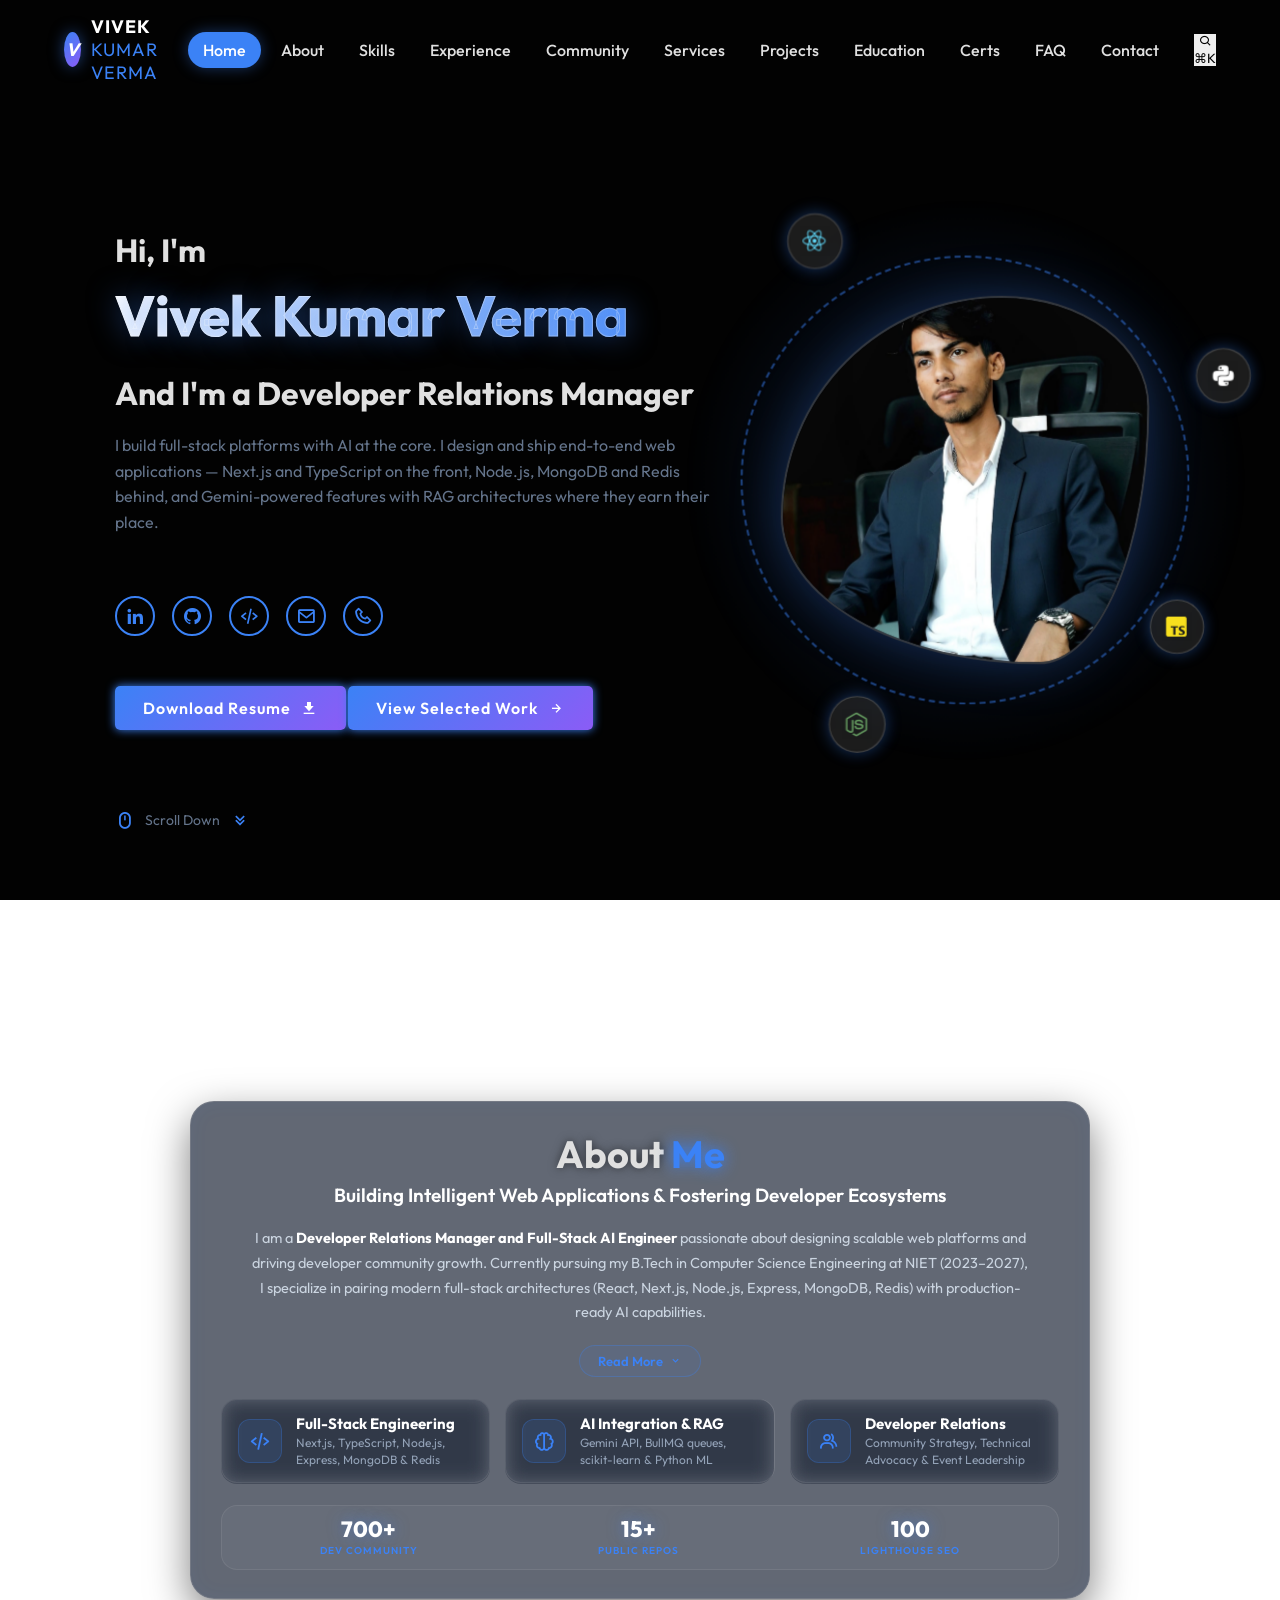
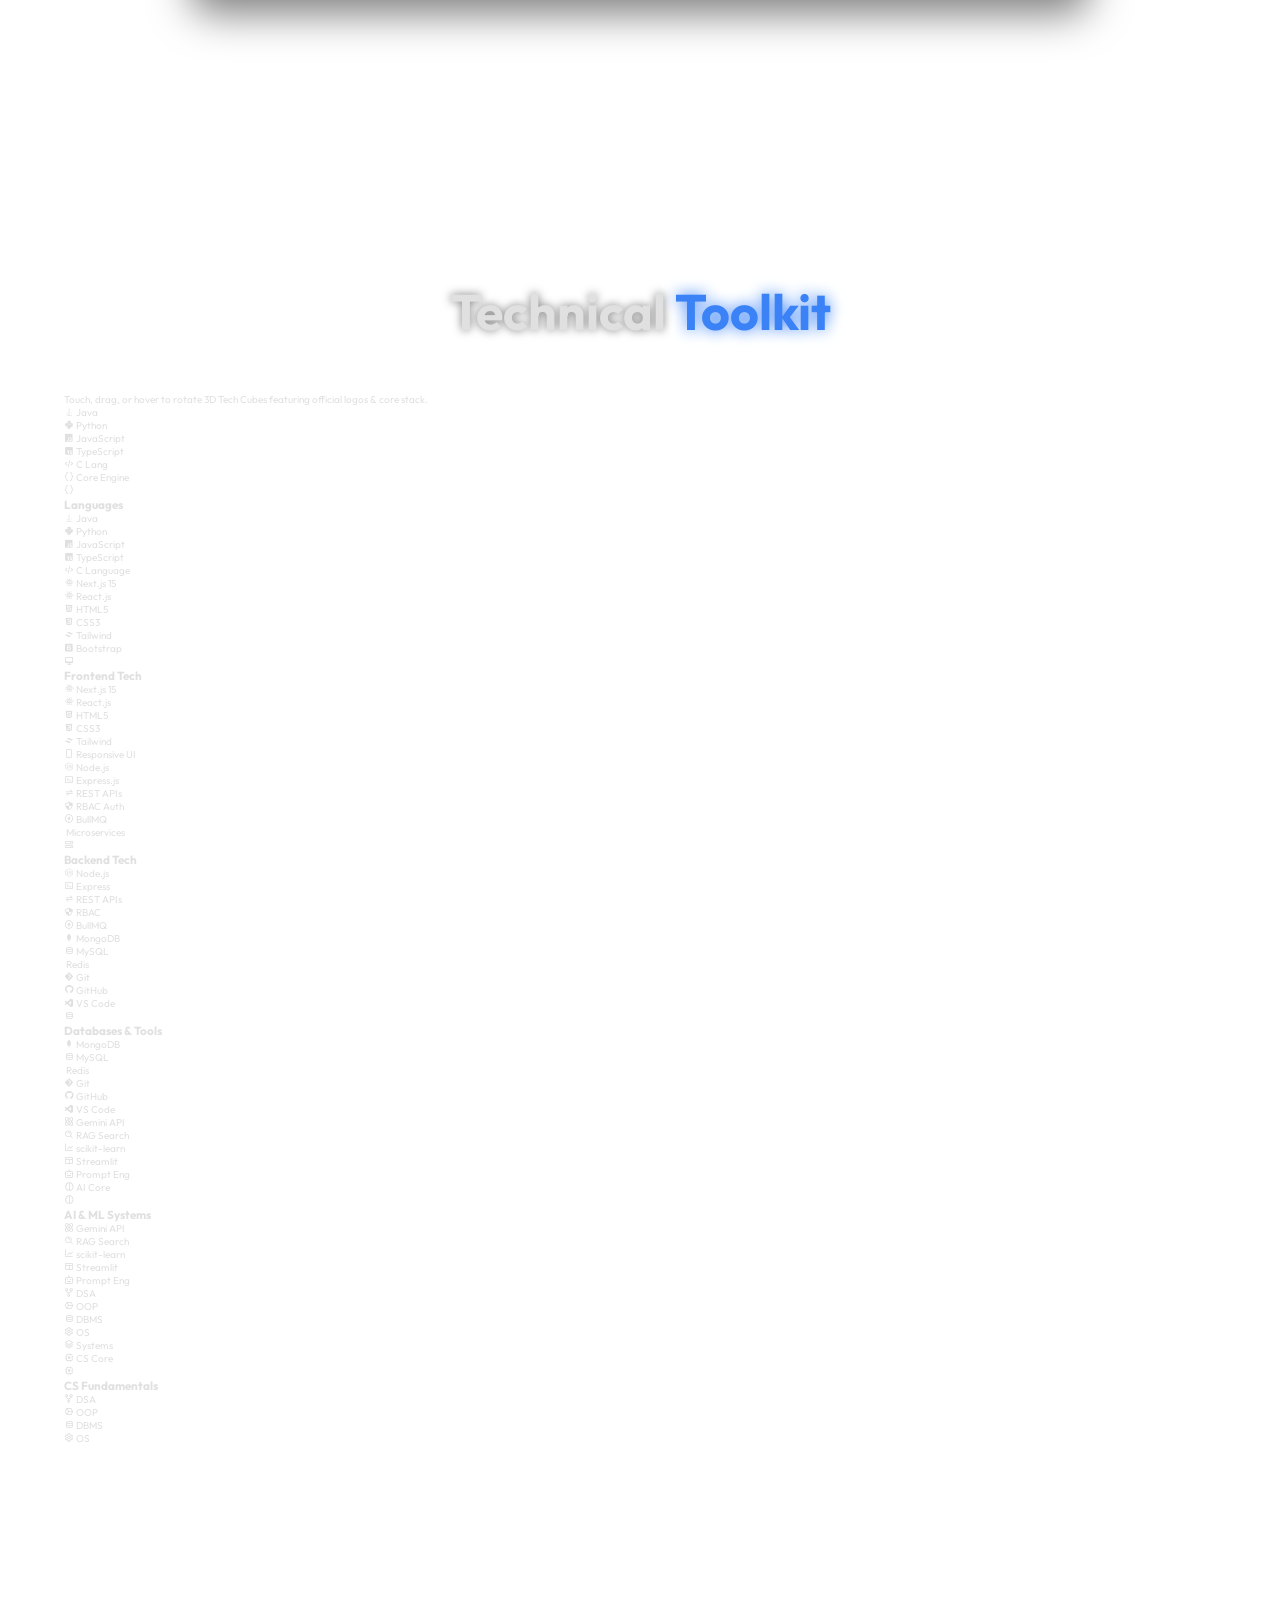
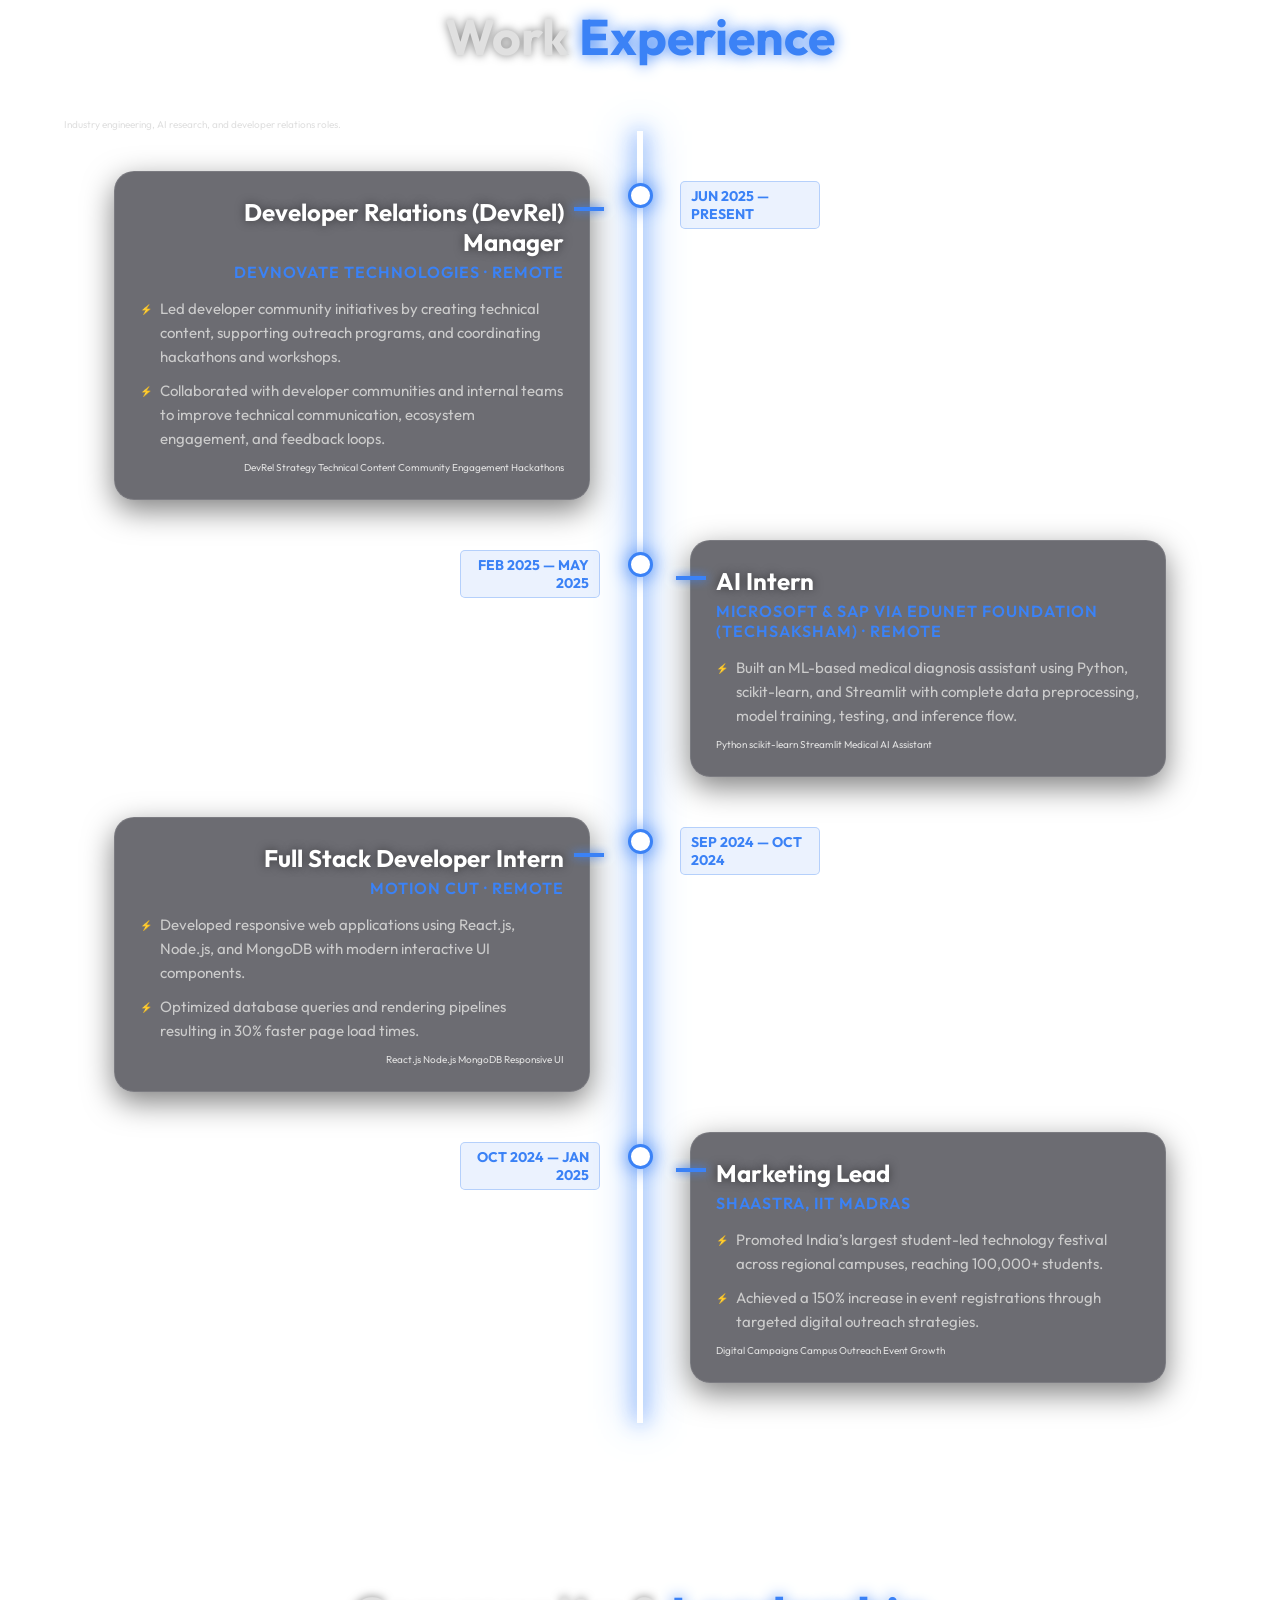
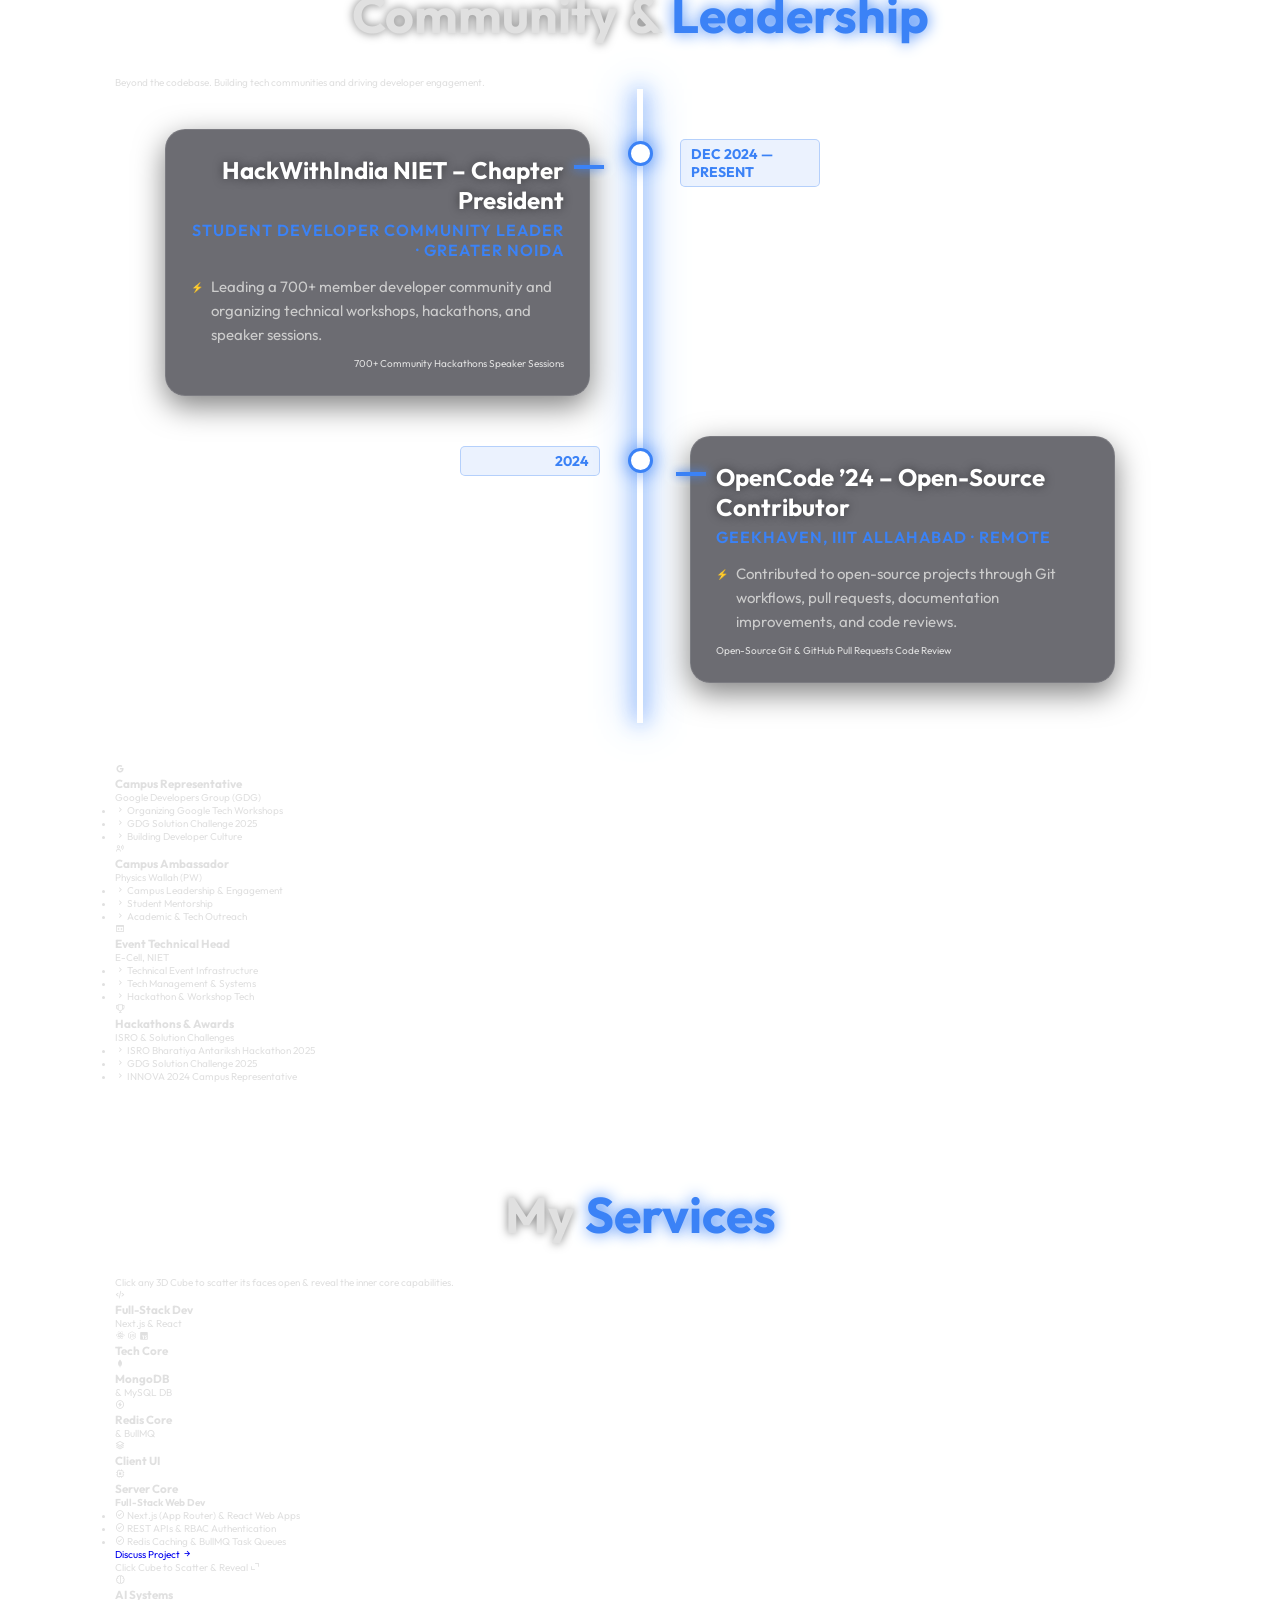
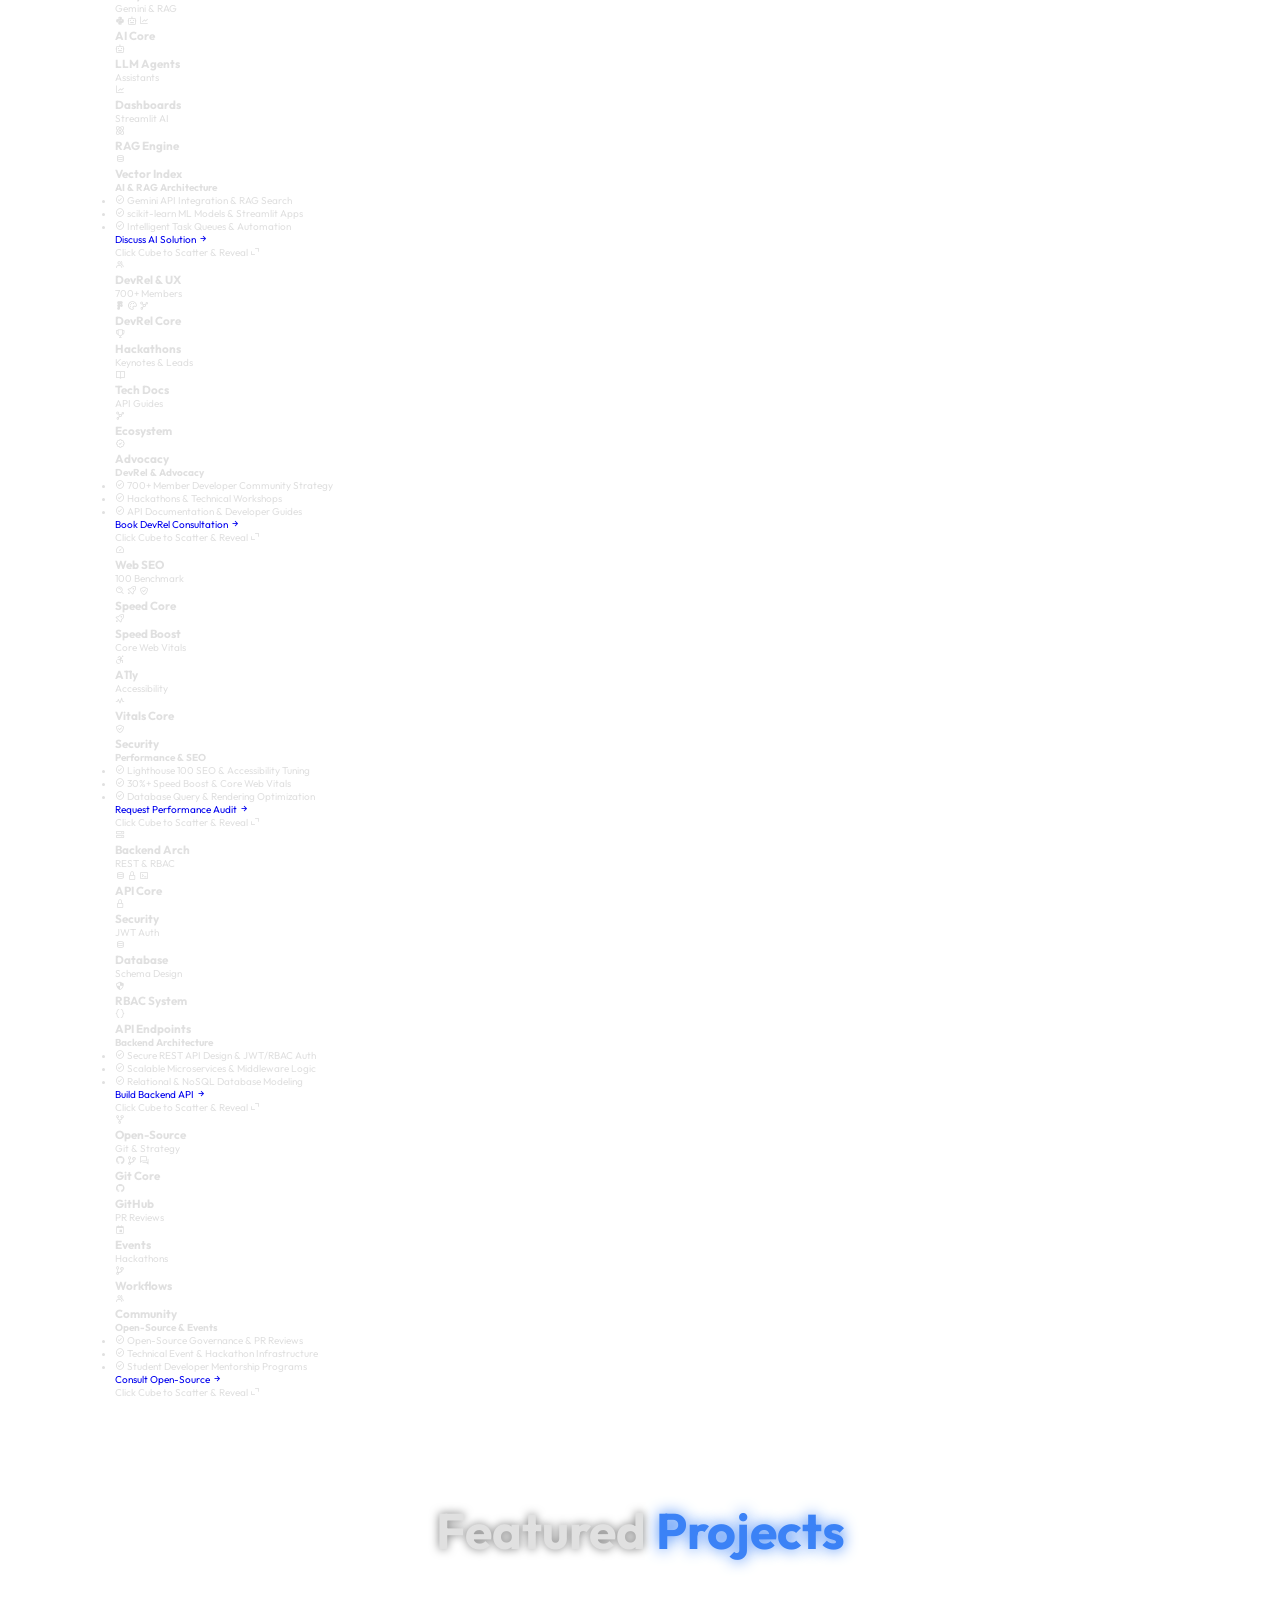
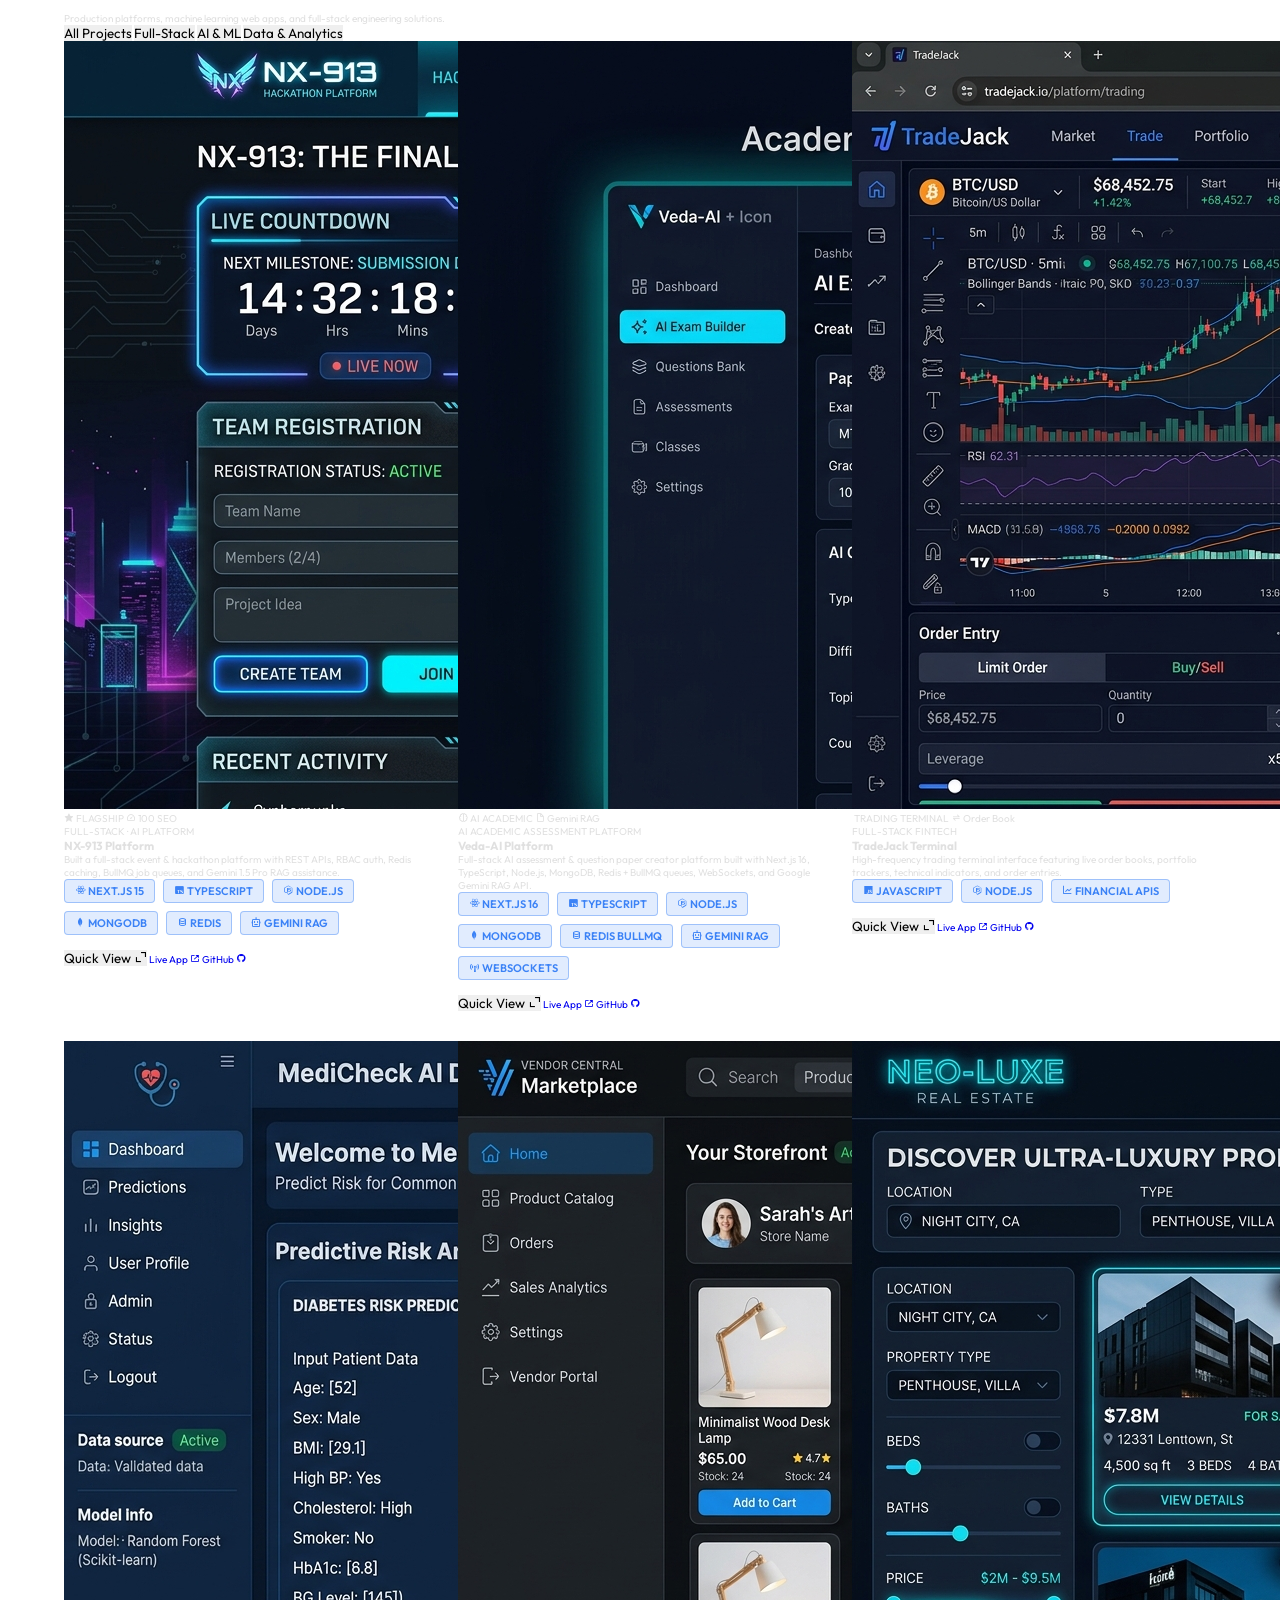
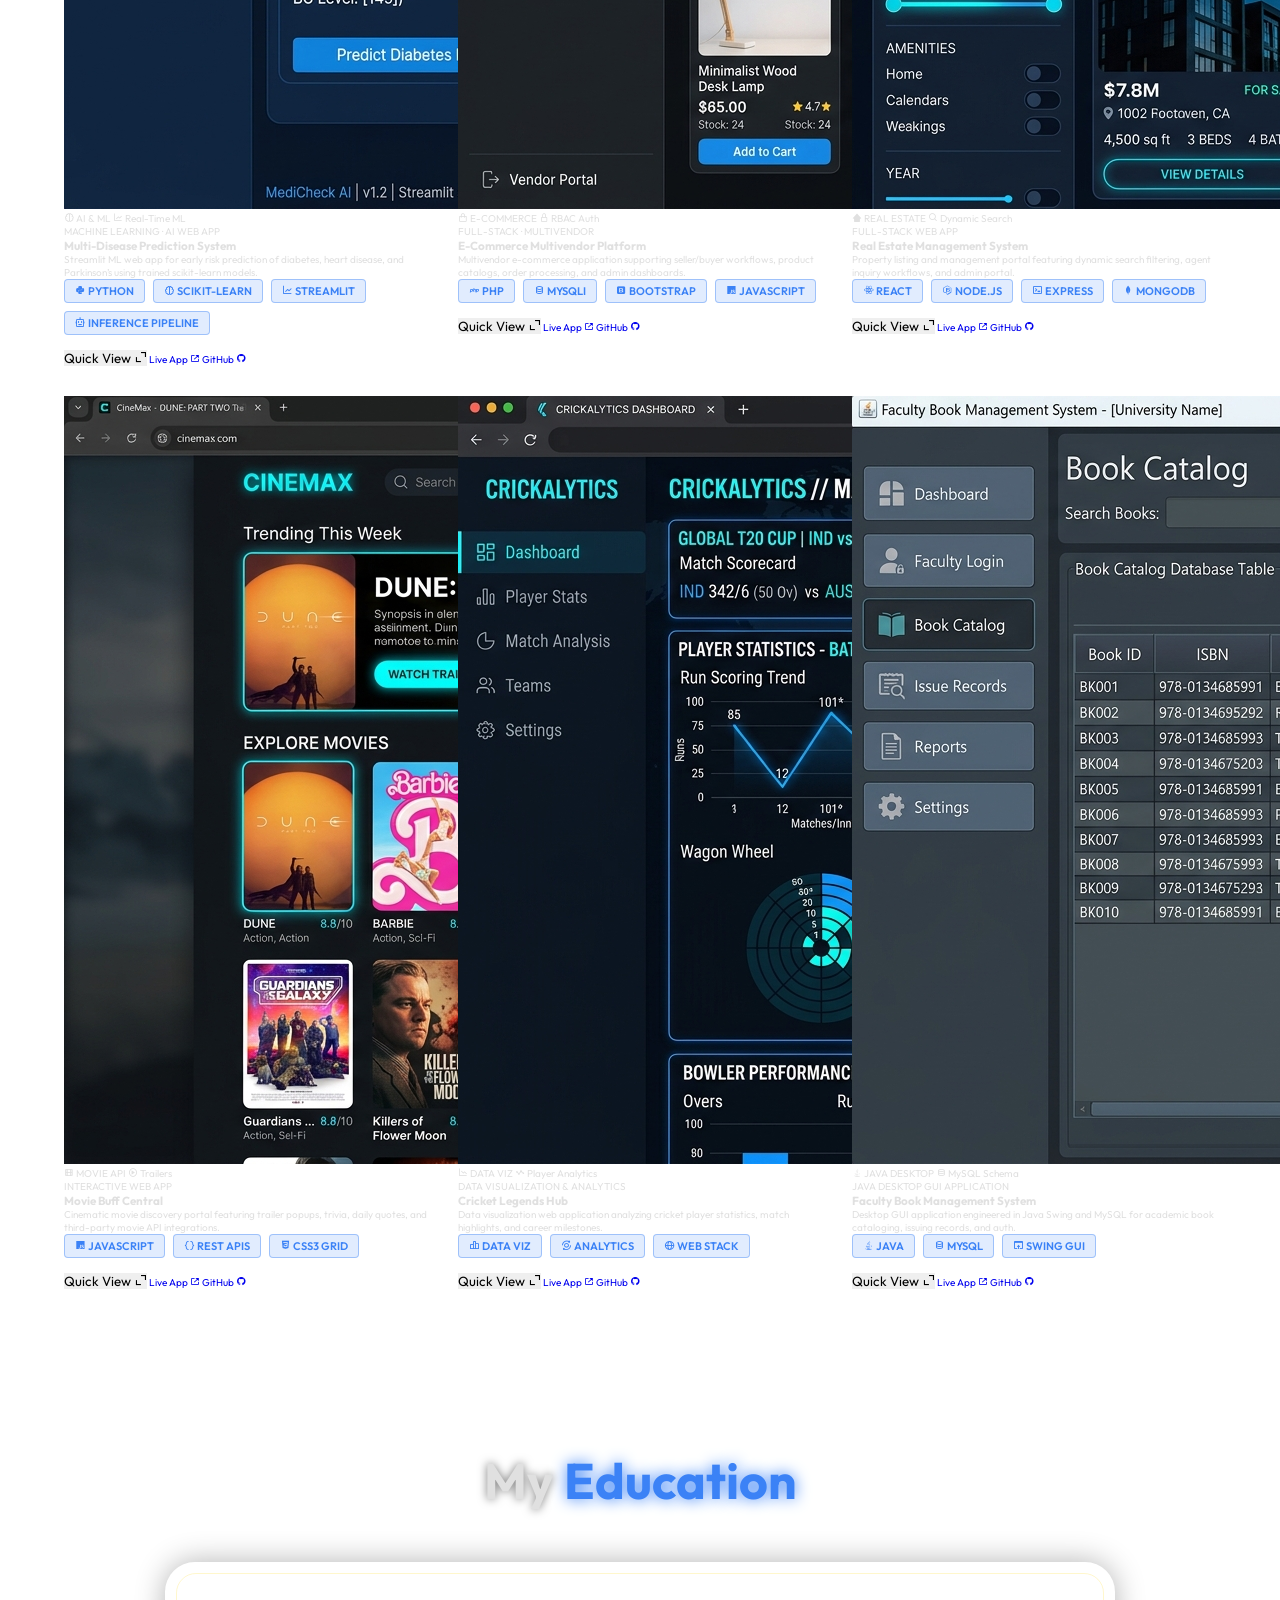
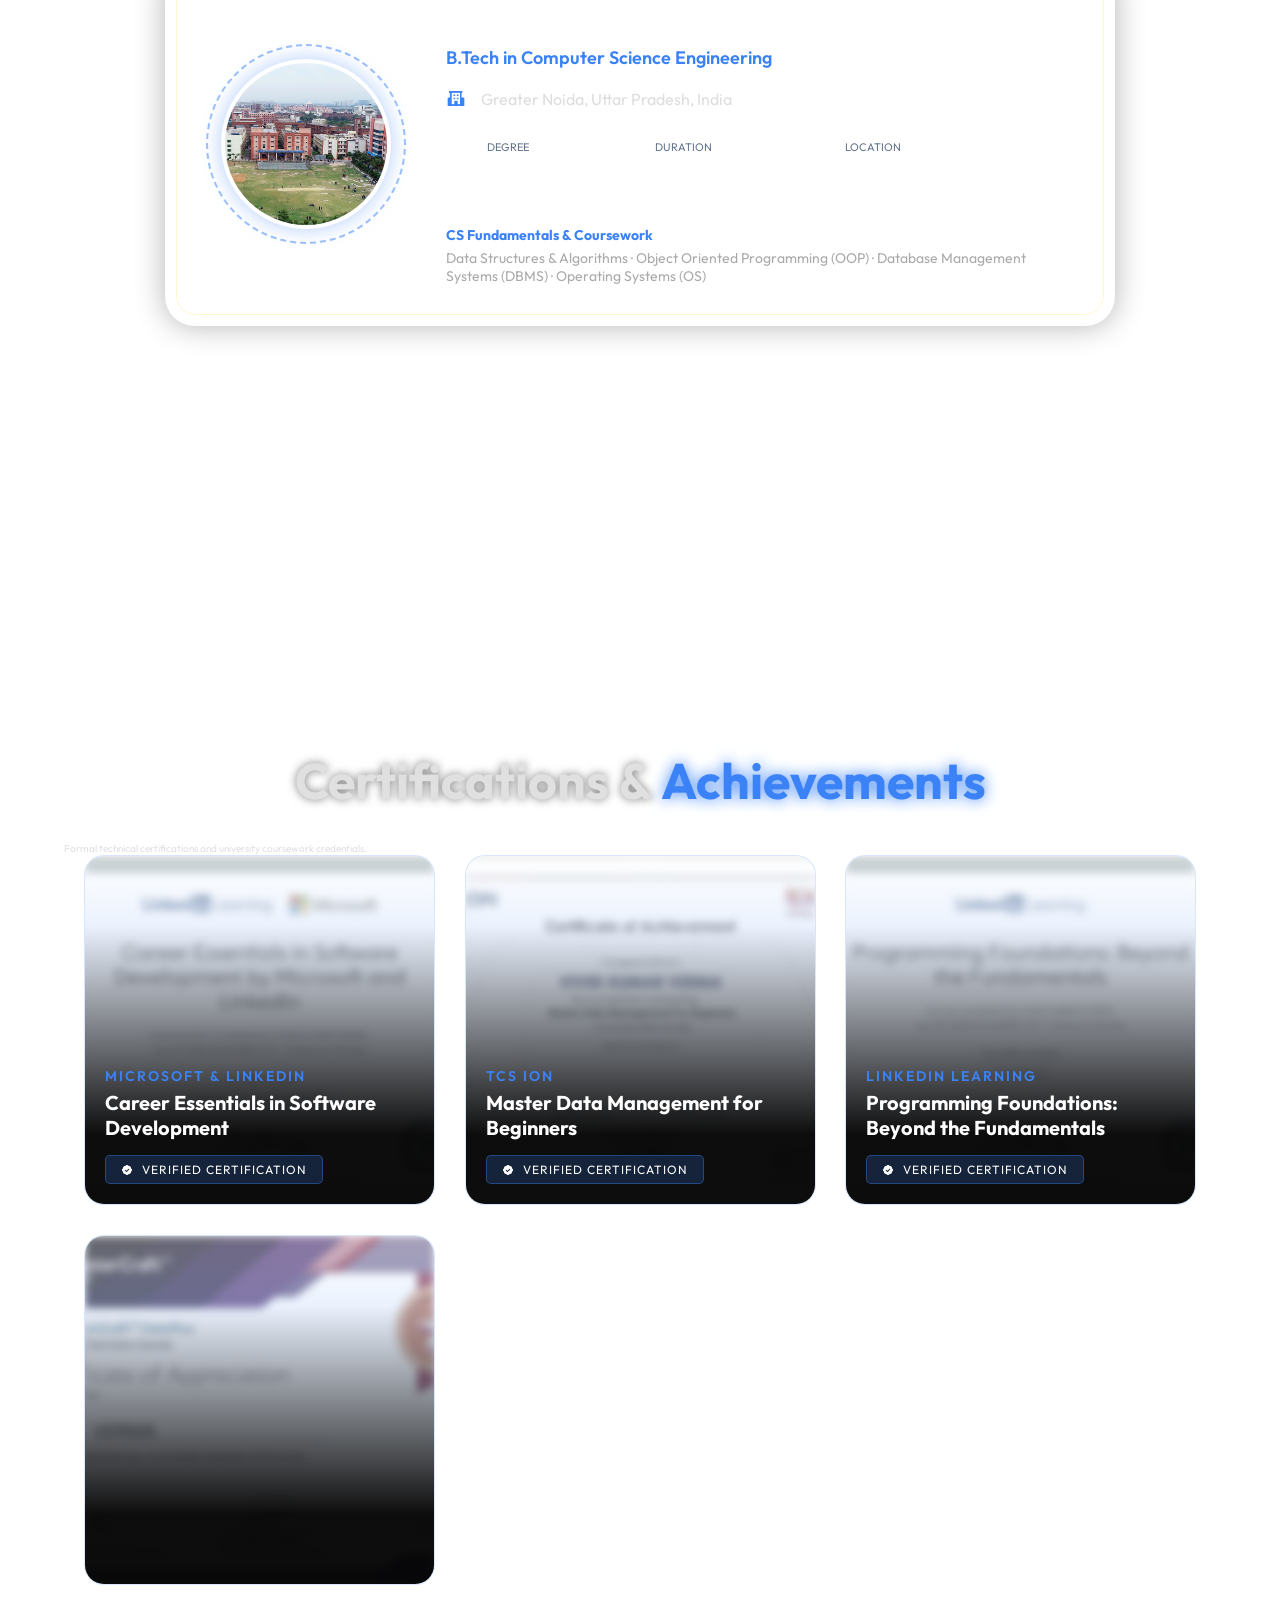
==== index.html @ aadd9686 "feat: implement certificate preview modal lightbox" ====
<!DOCTYPE html>
<html lang="en">

<head>
    <meta charset="UTF-8">
    <meta name="viewport" content="width=device-width, initial-scale=1.0, maximum-scale=1.0, user-scalable=no">
    <title>Vivek Kumar Verma | DevRel Manager & Full-Stack AI Engineer | Founder of NX-913</title>
    
    <!-- Primary SEO Metadata -->
    <meta name="description" content="Official Portfolio & Knowledge Profile of Vivek Kumar Verma - Developer Relations Manager at DevNovate Technologies, Founder of NX-913 Platform, Full-Stack & AI Engineer specializing in Next.js, Node.js, TypeScript, MongoDB, Redis, and Gemini RAG systems.">
    <meta name="keywords" content="Vivek Kumar Verma, Vivek, Vivek Kumar, VivekGitNinja, Vivek Kumar Verma DevRel, Vivek Kumar Verma Full Stack, NX-913, Founder of NX-913, Veda-AI, DevNovate Technologies, Developer Relations Manager, DevRel Manager, NIET, HackWithIndia, Full Stack Developer, AI Engineer, Next.js 15, TypeScript, Redis, BullMQ, Gemini RAG">
    <meta name="author" content="Vivek Kumar Verma">
    <meta name="theme-color" content="#020202">
    <meta name="robots" content="index, follow, max-image-preview:large, max-snippet:-1, max-video-preview:-1">

    <!-- Canonical URL -->
    <link rel="canonical" href="https://vivekverma.dev/">

    <!-- Open Graph / Social Media -->
    <meta property="og:type" content="profile">
    <meta property="og:site_name" content="Vivek Kumar Verma Portfolio">
    <meta property="og:title" content="Vivek Kumar Verma | DevRel Manager & Full-Stack AI Engineer | Founder of NX-913">
    <meta property="og:description" content="Developer Relations Manager & Full-Stack AI Engineer building scalable web platforms with Next.js, Node.js, TypeScript, Redis, and Gemini API. Founder of NX-913 and Veda-AI.">
    <meta property="og:url" content="https://vivekverma.dev/">
    <meta property="og:image" content="https://vivekverma.dev/assets/Vivek.jpeg">
    <meta property="og:image:secure_url" content="https://vivekverma.dev/assets/Vivek.jpeg">
    <meta property="og:image:width" content="1200">
    <meta property="og:image:height" content="1200">
    <meta property="og:image:alt" content="Vivek Kumar Verma - Developer Relations Manager & Full-Stack AI Engineer">

    <!-- Twitter Card -->
    <meta name="twitter:card" content="summary_large_image">
    <meta name="twitter:site" content="@_vivek_33">
    <meta name="twitter:creator" content="@_vivek_33">
    <meta name="twitter:title" content="Vivek Kumar Verma | DevRel Manager & Full-Stack AI Engineer">
    <meta name="twitter:description" content="DevRel Manager & Full-Stack Engineer. Founder of NX-913 & Veda-AI. Explore technical case studies, community leadership, and architecture.">
    <meta name="twitter:image" content="https://vivekverma.dev/assets/Vivek.jpeg">

    <!-- Stylesheets & Fonts CDN -->
    <link rel="stylesheet" href="https://unpkg.com/boxicons@2.1.4/css/boxicons.min.css">
    <link rel="stylesheet" href="https://cdnjs.cloudflare.com/ajax/libs/font-awesome/6.4.0/css/all.min.css">
    <link href="https://fonts.googleapis.com/css2?family=Outfit:wght@300;400;500;600;700;800&display=swap" rel="stylesheet">
    <link rel="stylesheet" href="style.css?v=4.0">

    <!-- JSON-LD Multi-Entity Knowledge Graph -->
    <script type="application/ld+json">
    {
      "@context": "https://schema.org",
      "@graph": [
        {
          "@type": "ProfilePage",
          "@id": "https://vivekverma.dev/#webpage",
          "url": "https://vivekverma.dev/",
          "name": "Vivek Kumar Verma | Official Portfolio & Technical Knowledge Profile",
          "description": "Official website and developer portfolio of Vivek Kumar Verma, Developer Relations Manager, Full-Stack AI Engineer, and Founder of NX-913.",
          "mainEntity": {
            "@id": "https://vivekverma.dev/#vivek-kumar-verma"
          }
        },
        {
          "@type": "Person",
          "@id": "https://vivekverma.dev/#vivek-kumar-verma",
          "name": "Vivek Kumar Verma",
          "alternateName": ["Vivek", "Vivek Kumar", "VivekGitNinja", "Vivek Kumar Verma DevRel", "Vivek Kumar Verma Full Stack", "Founder of NX-913"],
          "jobTitle": "Developer Relations Manager & Full-Stack AI Engineer",
          "description": "Vivek Kumar Verma is a Developer Relations Manager at DevNovate Technologies, Chapter President at HackWithIndia NIET, and Full-Stack AI Engineer. He is the founder and creator of NX-913 Event & Hackathon Management Platform and Veda-AI Academic Assessment Platform.",
          "url": "https://vivekverma.dev/",
          "image": "https://vivekverma.dev/assets/Vivek.jpeg",
          "email": "mailto:vkumarverma670@gmail.com",
          "telephone": "+91-7408678992",
          "nationality": {
            "@type": "Country",
            "name": "India"
          },
          "address": {
            "@type": "PostalAddress",
            "addressLocality": "Greater Noida",
            "addressRegion": "Uttar Pradesh",
            "addressCountry": "India"
          },
          "alumniOf": {
            "@type": "EducationalOrganization",
            "name": "Noida Institute of Engineering & Technology (NIET)",
            "sameAs": "https://www.niet.co.in/"
          },
          "worksFor": {
            "@type": "Organization",
            "name": "DevNovate Technologies",
            "jobTitle": "Developer Relations Manager"
          },
          "knowsAbout": [
            "Developer Relations (DevRel)",
            "Full-Stack Web Development",
            "Next.js 15 App Router",
            "TypeScript",
            "Node.js",
            "Express.js",
            "MongoDB",
            "Redis Caching",
            "BullMQ Background Job Queues",
            "Google Gemini 1.5 Pro RAG API",
            "Machine Learning",
            "Algorithmic Trading Terminals",
            "Tech Community Leadership",
            "Hackathon Architecture"
          ],
          "sameAs": [
            "https://www.linkedin.com/in/vivekumarverma",
            "https://github.com/VivekGitNinja",
            "https://leetcode.com/",
            "https://x.com/_vivek_33/",
            "https://www.instagram.com/_.vivek_33/",
            "https://nx-913.com",
            "https://veda-ai-frontend-liard.vercel.app"
          ]
        },
        {
          "@type": "SoftwareApplication",
          "@id": "https://vivekverma.dev/#nx913-platform",
          "name": "NX-913 Event & Hackathon Platform",
          "operatingSystem": "Web",
          "applicationCategory": "DeveloperApplication",
          "description": "Production-ready full-stack event and hackathon management platform built with Next.js 15, RBAC authentication, Redis caching, BullMQ queues, and Gemini 1.5 Pro AI RAG assistance. Developed and founded by Vivek Kumar Verma.",
          "url": "https://nx-913.com",
          "creator": {
            "@id": "https://vivekverma.dev/#vivek-kumar-verma"
          }
        },
        {
          "@type": "SoftwareApplication",
          "@id": "https://vivekverma.dev/#veda-ai-platform",
          "name": "Veda-AI Academic Assessment Platform",
          "operatingSystem": "Web",
          "applicationCategory": "EducationalApplication",
          "description": "Full-stack AI assessment & question paper creator platform built with Next.js 16, TypeScript, Node.js, MongoDB, Redis + BullMQ queues, WebSockets, and Google Gemini RAG API. Developed by Vivek Kumar Verma.",
          "url": "https://veda-ai-frontend-liard.vercel.app",
          "creator": {
            "@id": "https://vivekverma.dev/#vivek-kumar-verma"
          }
        },
        {
          "@type": "FAQPage",
          "@id": "https://vivekverma.dev/#faq-schema",
          "mainEntity": [
            {
              "@type": "Question",
              "name": "What is Vivek Kumar Verma’s primary professional experience?",
              "acceptedAnswer": {
                "@type": "Answer",
                "text": "Vivek Kumar Verma serves as Developer Relations (DevRel) Manager at DevNovate Technologies (Jun 2025 – Present), leading technical content creation, developer outreach, and hackathon coordination. Previously, he served as an AI Intern at Microsoft & SAP via Edunet Foundation (Feb 2025 – May 2025)."
              }
            },
            {
              "@type": "Question",
              "name": "What technologies and frameworks does Vivek Kumar Verma use?",
              "acceptedAnswer": {
                "@type": "Answer",
                "text": "His technical stack covers Java, Python, JavaScript, TypeScript, C, Next.js 15, React.js, Node.js, Express.js, MongoDB, MySQL, Redis, BullMQ, scikit-learn, Streamlit, Google Gemini API, and RAG architectures."
              }
            },
            {
              "@type": "Question",
              "name": "What are Vivek Kumar Verma’s leadership and community contributions?",
              "acceptedAnswer": {
                "@type": "Answer",
                "text": "He is the Chapter President at HackWithIndia NIET, leading a 700+ member developer community. He also served as GDG Campus Representative, E-Cell NIET Tech Head, Physics Wallah Campus Ambassador, and contributed to open-source via OpenCode ’24 (GeekHaven, IIIT Allahabad)."
              }
            },
            {
              "@type": "Question",
              "name": "How can recruiters and collaborators contact Vivek Kumar Verma?",
              "acceptedAnswer": {
                "@type": "Answer",
                "text": "You can email Vivek Kumar Verma at vkumarverma670@gmail.com, call +91 7408678992, or connect on LinkedIn (in/vivekumarverma), GitHub (@VivekGitNinja), and LeetCode."
              }
            }
          ]
        },
        {
          "@type": "ItemList",
          "@id": "https://vivekverma.dev/#projects-list",
          "name": "Featured Software Projects & AI Platforms by Vivek Kumar Verma",
          "itemListElement": [
            { "@type": "ListItem", "position": 1, "name": "NX-913 Event & Hackathon Platform", "url": "https://nx-913.com" },
            { "@type": "ListItem", "position": 2, "name": "Veda-AI Academic Assessment Platform", "url": "https://veda-ai-frontend-liard.vercel.app" },
            { "@type": "ListItem", "position": 3, "name": "TradeJack Trading Terminal", "url": "https://github.com/VivekGitNinja/TradeJack" },
            { "@type": "ListItem", "position": 4, "name": "Multi-Disease Prediction System", "url": "https://github.com/VivekGitNinja/Medical-Diagnosis-using-Ai-main" },
            { "@type": "ListItem", "position": 5, "name": "E-Commerce Multivendor Platform", "url": "https://github.com/VivekGitNinja/Ecommerce-Multivendor" },
            { "@type": "ListItem", "position": 6, "name": "Real Estate Management System", "url": "https://github.com/VivekGitNinja/Real-Estate-management-system" },
            { "@type": "ListItem", "position": 7, "name": "Movie Buff Central", "url": "https://vivekgitninja.github.io/Movie-Buff-Central/" },
            { "@type": "ListItem", "position": 8, "name": "Cricket Legends Hub", "url": "https://github.com/VivekGitNinja/Cricket-Legends-Hub" },
            { "@type": "ListItem", "position": 9, "name": "Faculty Book Management System", "url": "https://vivekgitninja.github.io/Faculty-Book-System/" }
          ]
        }
      ]
    }
    </script>
</head>

<body>
    <div id="scroll-progress-bar"></div>
    <canvas id="bg-3d"></canvas>

    <!-- Header Section (Holographic Command Deck) -->
    <header class="header">
        <div class="header-content">
            <div class="logo">
                <i class="logo-icon">V</i>
                <a href="#" class="logo-text" data-text="Vivek Kumar Verma">Vivek <span>Kumar Verma</span></a>
            </div>

            <div class="header-buttons">
                <nav class="navbar">
                    <a href="#home" class="active" style="--i:0;"><span>Home</span></a>
                    <a href="#about" style="--i:1;"><span>About</span></a>
                    <a href="#skills" style="--i:2;"><span>Skills</span></a>
                    <a href="#experience" style="--i:3;"><span>Experience</span></a>
                    <a href="#community" style="--i:4;"><span>Community</span></a>
                    <a href="#services" style="--i:5;"><span>Services</span></a>
                    <a href="#projects" style="--i:6;"><span>Projects</span></a>
                    <a href="#education" style="--i:7;"><span>Education</span></a>
                    <a href="#certifications" style="--i:8;"><span>Certs</span></a>
                    <a href="#faq" style="--i:9;"><span>FAQ</span></a>
                    <a href="#contact" style="--i:10;"><span>Contact</span></a>
                </nav>

                <div class="nav-buttons">
                    <button class="cmd-k-trigger-btn" id="cmd-k-trigger" title="Press Cmd+K or Ctrl+K to search">
                        <i class='bx bx-search'></i>
                        <span class="cmd-k-badge">⌘K</span>
                    </button>
                    <div class="menu-icon" id="menu-icon">
                        <i class='bx bx-menu'></i>
                    </div>
                </div>
            </div>
        </div>
        <div class="hud-line"></div>
    </header>
    <div class="nav-overlay" id="nav-overlay"></div>

    <!-- Home Section (Cyber-Holographic Hero) -->
    <section class="home" id="home">
        <div class="home-content">
            <div class="hero-text-box">
                <h3>Hi, I'm</h3>
                <div class="hero-name-wrapper">
                    <h1>Vivek Kumar Verma</h1>
                </div>
                <h3>And I'm a <span class="multiple-text">Developer Relations Manager</span></h3>
                <p>I build full-stack platforms with AI at the core. I design and ship end-to-end web applications — Next.js and TypeScript on the front, Node.js, MongoDB and Redis behind, and Gemini-powered features with RAG architectures where they earn their place.</p>
                
                <div class="social-media">
                    <a href="https://www.linkedin.com/in/vivekumarverma" target="_blank" rel="noopener noreferrer" aria-label="LinkedIn Profile"><i class='bx bxl-linkedin'></i></a>
                    <a href="https://github.com/VivekGitNinja" target="_blank" rel="noopener noreferrer" aria-label="GitHub Profile"><i class='bx bxl-github'></i></a>
                    <a href="https://leetcode.com/" target="_blank" rel="noopener noreferrer" aria-label="LeetCode Profile"><i class='bx bx-code-alt'></i></a>
                    <a href="mailto:vkumarverma670@gmail.com" aria-label="Email Vivek"><i class='bx bx-envelope'></i></a>
                    <a href="tel:+917408678992" aria-label="Call Vivek"><i class='bx bx-phone'></i></a>
                </div>
                
                <div class="hero-cta-group">
                    <a href="./assets/VIVEK KUMAR VERMA__Resume.pdf" class="btn" target="_blank" rel="noopener noreferrer" aria-label="Download Resume PDF">Download Resume <i class='bx bxs-download'></i></a>
                    <a href="#projects" class="btn btn-outline" aria-label="View Selected Projects">View Selected Work <i class='bx bx-right-arrow-alt'></i></a>
                </div>
            </div>

            <div class="scroll-down">
                <a href="#about">
                    <i class='bx bx-mouse'></i>
                    <span>Scroll Down</span>
                    <i class='bx bx-chevrons-down'></i>
                </a>
            </div>
        </div>

        <div class="hero-image-wrapper">
            <div class="hero-3d-layer">
                <div class="hero-ring"></div>
                <div class="hero-glow"></div>
                <img src="./assets/Vivek.jpeg" alt="Vivek Kumar Verma Profile Photo" class="hero-img">

                <!-- Floating Tech Icons -->
                <div class="floating-icon icon-react" data-speed="4" title="React / Next.js">
                    <i class='bx bxl-react'></i>
                </div>
                <div class="floating-icon icon-js" data-speed="3" title="TypeScript / JS">
                    <i class='bx bxl-typescript'></i>
                </div>
                <div class="floating-icon icon-node" data-speed="2" title="Node.js & Redis">
                    <i class='bx bxl-nodejs'></i>
                </div>
                <div class="floating-icon icon-code" data-speed="5" title="Python & AI">
                    <i class='bx bxl-python'></i>
                </div>
            </div>
        </div>
    </section>

    <!-- About Section -->
    <section class="about" id="about">
        <div class="quantum-glass-container">
            <div class="quantum-card about-god-card">
                <div class="glass-layer-back"></div>

                <div class="about-content-wrapper">
                    <h2 class="heading">About <span>Me</span></h2>
                    <h3>Building Intelligent Web Applications & Fostering Developer Ecosystems</h3>
                    
                    <div class="about-text-body">
                        <p>I am a <strong>Developer Relations Manager and Full-Stack AI Engineer</strong> passionate about designing scalable web platforms and driving developer community growth. Currently pursuing my B.Tech in Computer Science Engineering at NIET (2023–2027), I specialize in pairing modern full-stack architectures (React, Next.js, Node.js, Express, MongoDB, Redis) with production-ready AI capabilities.</p>
                        
                        <div class="about-more-content">
                            <p>Beyond core engineering, I serve as <strong>DevRel Manager at DevNovate Technologies</strong> and <strong>Chapter President at HackWithIndia NIET</strong>, leading a 700+ developer community, organizing hackathons, technical workshops, and building bridges between technical products and developers.</p>
                        </div>

                        <button class="btn-read-more" aria-label="Toggle Extended Details">Read More <i class='bx bx-chevron-down'></i></button>
                    </div>

                    <!-- Clean Impact Highlights Grid -->
                    <div class="about-highlights-grid">
                        <div class="highlight-item">
                            <i class='bx bx-code-alt'></i>
                            <div class="hi-text">
                                <h4>Full-Stack Engineering</h4>
                                <span>Next.js, TypeScript, Node.js, Express, MongoDB & Redis</span>
                            </div>
                        </div>

                        <div class="highlight-item">
                            <i class='bx bx-brain'></i>
                            <div class="hi-text">
                                <h4>AI Integration & RAG</h4>
                                <span>Gemini API, BullMQ queues, scikit-learn & Python ML</span>
                            </div>
                        </div>

                        <div class="highlight-item">
                            <i class='bx bx-group'></i>
                            <div class="hi-text">
                                <h4>Developer Relations</h4>
                                <span>Community Strategy, Technical Advocacy & Event Leadership</span>
                            </div>
                        </div>
                    </div>

                    <!-- Bottom Glass Stats Bar -->
                    <div class="glass-stats">
                        <div class="g-stat">
                            <span>700+</span>
                            <small>Dev Community</small>
                        </div>
                        <div class="g-stat">
                            <span>15+</span>
                            <small>Public Repos</small>
                        </div>
                        <div class="g-stat">
                            <span>100</span>
                            <small>Lighthouse SEO</small>
                        </div>
                    </div>
                </div>
            </div>
        </div>
    </section>

    <!-- Technical Toolkit (Skills) Section (6 Interactive 3D Tech Cubes with Brand Logos) -->
    <section class="skills" id="skills">
        <h2 class="heading">Technical <span>Toolkit</span></h2>
        <p class="section-subtitle">Touch, drag, or hover to rotate 3D Tech Cubes featuring official logos & core stack.</p>
        
        <div class="toolkit-3d-grid">

            <!-- 1. Languages 3D Tech Cube -->
            <div class="toolkit-3d-card">
                <div class="tech-3d-cube-stage">
                    <div class="tech-3d-cube" title="Drag or Touch to Rotate">
                        <div class="tech-cube-face front java">
                            <i class='bx bxl-java'></i>
                            <span>Java</span>
                        </div>
                        <div class="tech-cube-face back python">
                            <i class='bx bxl-python'></i>
                            <span>Python</span>
                        </div>
                        <div class="tech-cube-face right js">
                            <i class='bx bxl-javascript'></i>
                            <span>JavaScript</span>
                        </div>
                        <div class="tech-cube-face left ts">
                            <i class='bx bxl-typescript'></i>
                            <span>TypeScript</span>
                        </div>
                        <div class="tech-cube-face top c-lang">
                            <i class='bx bx-code-alt'></i>
                            <span>C Lang</span>
                        </div>
                        <div class="tech-cube-face bottom core">
                            <i class='bx bx-code-curly'></i>
                            <span>Core Engine</span>
                        </div>
                    </div>
                </div>

                <div class="toolkit-card-header">
                    <div class="toolkit-icon-badge">
                        <i class='bx bx-code-curly'></i>
                    </div>
                    <h3>Languages</h3>
                </div>
                <div class="toolkit-tech-list">
                    <div class="tech-pill java"><i class='bx bxl-java'></i> Java</div>
                    <div class="tech-pill python"><i class='bx bxl-python'></i> Python</div>
                    <div class="tech-pill js"><i class='bx bxl-javascript'></i> JavaScript</div>
                    <div class="tech-pill ts"><i class='bx bxl-typescript'></i> TypeScript</div>
                    <div class="tech-pill c-lang"><i class='bx bx-code-alt'></i> C Language</div>
                </div>
            </div>

            <!-- 2. Frontend 3D Tech Cube -->
            <div class="toolkit-3d-card">
                <div class="tech-3d-cube-stage">
                    <div class="tech-3d-cube" title="Drag or Touch to Rotate">
                        <div class="tech-cube-face front nextjs">
                            <i class='bx bxl-react'></i>
                            <span>Next.js 15</span>
                        </div>
                        <div class="tech-cube-face back react">
                            <i class='bx bxl-react'></i>
                            <span>React.js</span>
                        </div>
                        <div class="tech-cube-face right html">
                            <i class='bx bxl-html5'></i>
                            <span>HTML5</span>
                        </div>
                        <div class="tech-cube-face left css">
                            <i class='bx bxl-css3'></i>
                            <span>CSS3</span>
                        </div>
                        <div class="tech-cube-face top tailwind">
                            <i class='bx bxl-tailwind-css'></i>
                            <span>Tailwind</span>
                        </div>
                        <div class="tech-cube-face bottom bootstrap">
                            <i class='bx bxl-bootstrap'></i>
                            <span>Bootstrap</span>
                        </div>
                    </div>
                </div>

                <div class="toolkit-card-header">
                    <div class="toolkit-icon-badge">
                        <i class='bx bx-desktop'></i>
                    </div>
                    <h3>Frontend Tech</h3>
                </div>
                <div class="toolkit-tech-list">
                    <div class="tech-pill nextjs"><i class='bx bxl-react'></i> Next.js 15</div>
                    <div class="tech-pill react"><i class='bx bxl-react'></i> React.js</div>
                    <div class="tech-pill html"><i class='bx bxl-html5'></i> HTML5</div>
                    <div class="tech-pill css"><i class='bx bxl-css3'></i> CSS3</div>
                    <div class="tech-pill tailwind"><i class='bx bxl-tailwind-css'></i> Tailwind</div>
                    <div class="tech-pill ui-ux"><i class='bx bx-mobile-alt'></i> Responsive UI</div>
                </div>
            </div>

            <!-- 3. Backend 3D Tech Cube -->
            <div class="toolkit-3d-card">
                <div class="tech-3d-cube-stage">
                    <div class="tech-3d-cube" title="Drag or Touch to Rotate">
                        <div class="tech-cube-face front nodejs">
                            <i class='bx bxl-nodejs'></i>
                            <span>Node.js</span>
                        </div>
                        <div class="tech-cube-face back express">
                            <i class='bx bx-terminal'></i>
                            <span>Express.js</span>
                        </div>
                        <div class="tech-cube-face right rest-api">
                            <i class='bx bx-transfer-alt'></i>
                            <span>REST APIs</span>
                        </div>
                        <div class="tech-cube-face left rbac">
                            <i class='bx bx-shield-quarter'></i>
                            <span>RBAC Auth</span>
                        </div>
                        <div class="tech-cube-face top bullmq">
                            <i class='bx bx-bolt-circle'></i>
                            <span>BullMQ</span>
                        </div>
                        <div class="tech-cube-face bottom micro">
                            <i class='bx bx-cubes'></i>
                            <span>Microservices</span>
                        </div>
                    </div>
                </div>

                <div class="toolkit-card-header">
                    <div class="toolkit-icon-badge">
                        <i class='bx bx-server'></i>
                    </div>
                    <h3>Backend Tech</h3>
                </div>
                <div class="toolkit-tech-list">
                    <div class="tech-pill nodejs"><i class='bx bxl-nodejs'></i> Node.js</div>
                    <div class="tech-pill express"><i class='bx bx-terminal'></i> Express</div>
                    <div class="tech-pill rest-api"><i class='bx bx-transfer-alt'></i> REST APIs</div>
                    <div class="tech-pill rbac"><i class='bx bx-shield-quarter'></i> RBAC</div>
                    <div class="tech-pill bullmq"><i class='bx bx-bolt-circle'></i> BullMQ</div>
                </div>
            </div>

            <!-- 4. Databases & DevOps 3D Tech Cube -->
            <div class="toolkit-3d-card">
                <div class="tech-3d-cube-stage">
                    <div class="tech-3d-cube" title="Drag or Touch to Rotate">
                        <div class="tech-cube-face front mongodb">
                            <i class='bx bxl-mongodb'></i>
                            <span>MongoDB</span>
                        </div>
                        <div class="tech-cube-face back mysql">
                            <i class='bx bx-data'></i>
                            <span>MySQL</span>
                        </div>
                        <div class="tech-cube-face right redis">
                            <i class='bx bx-lightning'></i>
                            <span>Redis</span>
                        </div>
                        <div class="tech-cube-face left git">
                            <i class='bx bxl-git'></i>
                            <span>Git</span>
                        </div>
                        <div class="tech-cube-face top github">
                            <i class='bx bxl-github'></i>
                            <span>GitHub</span>
                        </div>
                        <div class="tech-cube-face bottom vscode">
                            <i class='bx bxl-visual-studio'></i>
                            <span>VS Code</span>
                        </div>
                    </div>
                </div>

                <div class="toolkit-card-header">
                    <div class="toolkit-icon-badge">
                        <i class='bx bx-data'></i>
                    </div>
                    <h3>Databases & Tools</h3>
                </div>
                <div class="toolkit-tech-list">
                    <div class="tech-pill mongodb"><i class='bx bxl-mongodb'></i> MongoDB</div>
                    <div class="tech-pill mysql"><i class='bx bx-data'></i> MySQL</div>
                    <div class="tech-pill redis"><i class='bx bx-lightning'></i> Redis</div>
                    <div class="tech-pill git"><i class='bx bxl-git'></i> Git</div>
                    <div class="tech-pill github"><i class='bx bxl-github'></i> GitHub</div>
                    <div class="tech-pill vscode"><i class='bx bxl-visual-studio'></i> VS Code</div>
                </div>
            </div>

            <!-- 5. AI & ML 3D Tech Cube -->
            <div class="toolkit-3d-card">
                <div class="tech-3d-cube-stage">
                    <div class="tech-3d-cube" title="Drag or Touch to Rotate">
                        <div class="tech-cube-face front gemini">
                            <i class='bx bx-atom'></i>
                            <span>Gemini API</span>
                        </div>
                        <div class="tech-cube-face back rag">
                            <i class='bx bx-search-alt'></i>
                            <span>RAG Search</span>
                        </div>
                        <div class="tech-cube-face right sklearn">
                            <i class='bx bx-line-chart'></i>
                            <span>scikit-learn</span>
                        </div>
                        <div class="tech-cube-face left streamlit">
                            <i class='bx bx-layout'></i>
                            <span>Streamlit</span>
                        </div>
                        <div class="tech-cube-face top prompt">
                            <i class='bx bx-bot'></i>
                            <span>Prompt Eng</span>
                        </div>
                        <div class="tech-cube-face bottom ai-core">
                            <i class='bx bx-brain'></i>
                            <span>AI Core</span>
                        </div>
                    </div>
                </div>

                <div class="toolkit-card-header">
                    <div class="toolkit-icon-badge">
                        <i class='bx bx-brain'></i>
                    </div>
                    <h3>AI & ML Systems</h3>
                </div>
                <div class="toolkit-tech-list">
                    <div class="tech-pill gemini"><i class='bx bx-atom'></i> Gemini API</div>
                    <div class="tech-pill rag"><i class='bx bx-search-alt'></i> RAG Search</div>
                    <div class="tech-pill sklearn"><i class='bx bx-line-chart'></i> scikit-learn</div>
                    <div class="tech-pill streamlit"><i class='bx bx-layout'></i> Streamlit</div>
                    <div class="tech-pill prompt"><i class='bx bx-bot'></i> Prompt Eng</div>
                </div>
            </div>

            <!-- 6. CS Fundamentals 3D Tech Cube -->
            <div class="toolkit-3d-card">
                <div class="tech-3d-cube-stage">
                    <div class="tech-3d-cube" title="Drag or Touch to Rotate">
                        <div class="tech-cube-face front dsa">
                            <i class='bx bx-git-repo-forked'></i>
                            <span>DSA</span>
                        </div>
                        <div class="tech-cube-face back oop">
                            <i class='bx bx-cube-alt'></i>
                            <span>OOP</span>
                        </div>
                        <div class="tech-cube-face right dbms">
                            <i class='bx bx-data'></i>
                            <span>DBMS</span>
                        </div>
                        <div class="tech-cube-face left os">
                            <i class='bx bx-cog'></i>
                            <span>OS</span>
                        </div>
                        <div class="tech-cube-face top sys">
                            <i class='bx bx-layer'></i>
                            <span>Systems</span>
                        </div>
                        <div class="tech-cube-face bottom cs">
                            <i class='bx bx-chip'></i>
                            <span>CS Core</span>
                        </div>
                    </div>
                </div>

                <div class="toolkit-card-header">
                    <div class="toolkit-icon-badge">
                        <i class='bx bx-chip'></i>
                    </div>
                    <h3>CS Fundamentals</h3>
                </div>
                <div class="toolkit-tech-list">
                    <div class="tech-pill dsa"><i class='bx bx-git-repo-forked'></i> DSA</div>
                    <div class="tech-pill oop"><i class='bx bx-cube-alt'></i> OOP</div>
                    <div class="tech-pill dbms"><i class='bx bx-data'></i> DBMS</div>
                    <div class="tech-pill os"><i class='bx bx-cog'></i> OS</div>
                </div>
            </div>

        </div>
    </section>

    <!-- Professional Experience Section -->
    <section class="experience" id="experience">
        <h2 class="heading">Work <span>Experience</span></h2>
        <p class="section-subtitle">Industry engineering, AI research, and developer relations roles.</p>

        <div class="timeline">
            <!-- Job 1: DevNovate Technologies -->
            <div class="timeline-item">
                <div class="timeline-dot"></div>
                <div class="timeline-date">JUN 2025 — PRESENT</div>
                <div class="timeline-content">
                    <h3>Developer Relations (DevRel) Manager</h3>
                    <p class="timeline-org">DevNovate Technologies · Remote</p>
                    <ul>
                        <li>Led developer community initiatives by creating technical content, supporting outreach programs, and coordinating hackathons and workshops.</li>
                        <li>Collaborated with developer communities and internal teams to improve technical communication, ecosystem engagement, and feedback loops.</li>
                    </ul>
                    <div class="role-tags">
                        <span>DevRel Strategy</span>
                        <span>Technical Content</span>
                        <span>Community Engagement</span>
                        <span>Hackathons</span>
                    </div>
                </div>
            </div>

            <!-- Job 2: Microsoft & SAP AI Intern -->
            <div class="timeline-item">
                <div class="timeline-dot"></div>
                <div class="timeline-date">FEB 2025 — MAY 2025</div>
                <div class="timeline-content">
                    <h3>AI Intern</h3>
                    <p class="timeline-org">Microsoft & SAP via Edunet Foundation (TechSaksham) · Remote</p>
                    <ul>
                        <li>Built an ML-based medical diagnosis assistant using Python, scikit-learn, and Streamlit with complete data preprocessing, model training, testing, and inference flow.</li>
                    </ul>
                    <div class="role-tags">
                        <span>Python</span>
                        <span>scikit-learn</span>
                        <span>Streamlit</span>
                        <span>Medical AI Assistant</span>
                    </div>
                </div>
            </div>

            <!-- Job 3: Motion Cut Intern -->
            <div class="timeline-item">
                <div class="timeline-dot"></div>
                <div class="timeline-date">SEP 2024 — OCT 2024</div>
                <div class="timeline-content">
                    <h3>Full Stack Developer Intern</h3>
                    <p class="timeline-org">Motion Cut · Remote</p>
                    <ul>
                        <li>Developed responsive web applications using React.js, Node.js, and MongoDB with modern interactive UI components.</li>
                        <li>Optimized database queries and rendering pipelines resulting in 30% faster page load times.</li>
                    </ul>
                    <div class="role-tags">
                        <span>React.js</span>
                        <span>Node.js</span>
                        <span>MongoDB</span>
                        <span>Responsive UI</span>
                    </div>
                </div>
            </div>

            <!-- Job 4: Shaastra IIT Madras -->
            <div class="timeline-item">
                <div class="timeline-dot"></div>
                <div class="timeline-date">OCT 2024 — JAN 2025</div>
                <div class="timeline-content">
                    <h3>Marketing Lead</h3>
                    <p class="timeline-org">Shaastra, IIT Madras</p>
                    <ul>
                        <li>Promoted India’s largest student-led technology festival across regional campuses, reaching 100,000+ students.</li>
                        <li>Achieved a 150% increase in event registrations through targeted digital outreach strategies.</li>
                    </ul>
                    <div class="role-tags">
                        <span>Digital Campaigns</span>
                        <span>Campus Outreach</span>
                        <span>Event Growth</span>
                    </div>
                </div>
            </div>
        </div>
    </section>

    <!-- Community & Achievements & Leadership Section -->
    <section class="community" id="community">
        <h2 class="heading">Community & <span>Leadership</span></h2>
        <p class="section-subtitle">Beyond the codebase. Building tech communities and driving developer engagement.</p>
        
        <div class="timeline" style="margin-bottom: 4rem;">
            <!-- Leadership 1: HackWithIndia NIET -->
            <div class="timeline-item">
                <div class="timeline-dot"></div>
                <div class="timeline-date">DEC 2024 — PRESENT</div>
                <div class="timeline-content">
                    <h3>HackWithIndia NIET – Chapter President</h3>
                    <p class="timeline-org">Student Developer Community Leader · Greater Noida</p>
                    <ul>
                        <li>Leading a 700+ member developer community and organizing technical workshops, hackathons, and speaker sessions.</li>
                    </ul>
                    <div class="role-tags">
                        <span>700+ Community</span>
                        <span>Hackathons</span>
                        <span>Speaker Sessions</span>
                    </div>
                </div>
            </div>

            <!-- Leadership 2: OpenCode 24 -->
            <div class="timeline-item">
                <div class="timeline-dot"></div>
                <div class="timeline-date">2024</div>
                <div class="timeline-content">
                    <h3>OpenCode ’24 – Open-Source Contributor</h3>
                    <p class="timeline-org">GeekHaven, IIIT Allahabad · Remote</p>
                    <ul>
                        <li>Contributed to open-source projects through Git workflows, pull requests, documentation improvements, and code reviews.</li>
                    </ul>
                    <div class="role-tags">
                        <span>Open-Source</span>
                        <span>Git & GitHub</span>
                        <span>Pull Requests</span>
                        <span>Code Review</span>
                    </div>
                </div>
            </div>
        </div>

        <div class="community-container">
            <!-- Card 1: GDG -->
            <div class="community-3d-node">
                <div class="gyroscope">
                    <div class="ring outer"></div>
                    <div class="ring middle"></div>
                    <div class="ring inner"></div>
                    <div class="core-icon">
                        <i class='bx bxl-google'></i>
                    </div>
                </div>
                <div class="platform-connector"></div>
                <div class="holographic-card">
                    <h3>Campus Representative</h3>
                    <p>Google Developers Group (GDG)</p>
                    <ul>
                        <li><i class='bx bx-chevron-right'></i> Organizing Google Tech Workshops</li>
                        <li><i class='bx bx-chevron-right'></i> GDG Solution Challenge 2025</li>
                        <li><i class='bx bx-chevron-right'></i> Building Developer Culture</li>
                    </ul>
                </div>
            </div>

            <!-- Card 2: Physics Wallah -->
            <div class="community-3d-node">
                <div class="gyroscope">
                    <div class="ring outer"></div>
                    <div class="ring middle"></div>
                    <div class="ring inner"></div>
                    <div class="core-icon">
                        <i class='bx bx-user-voice'></i>
                    </div>
                </div>
                <div class="platform-connector"></div>
                <div class="holographic-card">
                    <h3>Campus Ambassador</h3>
                    <p>Physics Wallah (PW)</p>
                    <ul>
                        <li><i class='bx bx-chevron-right'></i> Campus Leadership & Engagement</li>
                        <li><i class='bx bx-chevron-right'></i> Student Mentorship</li>
                        <li><i class='bx bx-chevron-right'></i> Academic & Tech Outreach</li>
                    </ul>
                </div>
            </div>

            <!-- Card 3: E-Cell NIET -->
            <div class="community-3d-node">
                <div class="gyroscope">
                    <div class="ring outer"></div>
                    <div class="ring middle"></div>
                    <div class="ring inner"></div>
                    <div class="core-icon">
                        <i class='bx bx-code-block'></i>
                    </div>
                </div>
                <div class="platform-connector"></div>
                <div class="holographic-card">
                    <h3>Event Technical Head</h3>
                    <p>E-Cell, NIET</p>
                    <ul>
                        <li><i class='bx bx-chevron-right'></i> Technical Event Infrastructure</li>
                        <li><i class='bx bx-chevron-right'></i> Tech Management & Systems</li>
                        <li><i class='bx bx-chevron-right'></i> Hackathon & Workshop Tech</li>
                    </ul>
                </div>
            </div>

            <!-- Card 4: Achievements & Hackathons -->
            <div class="community-3d-node">
                <div class="gyroscope">
                    <div class="ring outer"></div>
                    <div class="ring middle"></div>
                    <div class="ring inner"></div>
                    <div class="core-icon">
                        <i class='bx bx-trophy'></i>
                    </div>
                </div>
                <div class="platform-connector"></div>
                <div class="holographic-card">
                    <h3>Hackathons & Awards</h3>
                    <p>ISRO & Solution Challenges</p>
                    <ul>
                        <li><i class='bx bx-chevron-right'></i> ISRO Bharatiya Antariksh Hackathon 2025</li>
                        <li><i class='bx bx-chevron-right'></i> GDG Solution Challenge 2025</li>
                        <li><i class='bx bx-chevron-right'></i> INNOVA 2024 Campus Representative</li>
                    </ul>
                </div>
            </div>
        </div>
    </section>

    <!-- Services Section (6 Explosive 3D Service Cubes) -->
    <section class="services" id="services">
        <h2 class="heading">My <span>Services</span></h2>
        <p class="section-subtitle">Click any 3D Cube to scatter its faces open & reveal the inner core capabilities.</p>
        
        <div class="services-3d-grid">

            <!-- Cube 1: Full-Stack Dev -->
            <div class="service-cube-wrapper">
                <div class="service-3d-cube" title="Click to Scatter Faces & Reveal Core Specs">
                    <!-- 6 Outer Faces -->
                    <div class="cube-face front">
                        <i class='bx bx-code-alt'></i>
                        <h3>Full-Stack Dev</h3>
                        <span>Next.js & React</span>
                    </div>
                    <div class="cube-face back">
                        <div class="tech-icon-trio">
                            <i class='bx bxl-react'></i>
                            <i class='bx bxl-nodejs'></i>
                            <i class='bx bxl-typescript'></i>
                        </div>
                        <h3>Tech Core</h3>
                    </div>
                    <div class="cube-face right">
                        <i class='bx bxl-mongodb'></i>
                        <h3>MongoDB</h3>
                        <span>& MySQL DB</span>
                    </div>
                    <div class="cube-face left">
                        <i class='bx bx-bolt-circle'></i>
                        <h3>Redis Core</h3>
                        <span>& BullMQ</span>
                    </div>
                    <div class="cube-face top">
                        <i class='bx bx-layer'></i>
                        <h3>Client UI</h3>
                    </div>
                    <div class="cube-face bottom">
                        <i class='bx bx-chip'></i>
                        <h3>Server Core</h3>
                    </div>

                    <!-- Inner Core Revealed On Scatter -->
                    <div class="cube-inner-core">
                        <h4>Full-Stack Web Dev</h4>
                        <ul class="core-capabilities">
                            <li><i class='bx bx-check-circle'></i> Next.js (App Router) & React Web Apps</li>
                            <li><i class='bx bx-check-circle'></i> REST APIs & RBAC Authentication</li>
                            <li><i class='bx bx-check-circle'></i> Redis Caching & BullMQ Task Queues</li>
                        </ul>
                        <a href="#contact" class="core-action-btn">Discuss Project <i class='bx bx-right-arrow-alt'></i></a>
                    </div>
                </div>

                <div class="cube-click-hint">Click Cube to Scatter & Reveal <i class='bx bx-expand-alt'></i></div>
            </div>

            <!-- Cube 2: AI Systems -->
            <div class="service-cube-wrapper">
                <div class="service-3d-cube" title="Click to Scatter Faces & Reveal Core Specs">
                    <div class="cube-face front">
                        <i class='bx bx-brain'></i>
                        <h3>AI Systems</h3>
                        <span>Gemini & RAG</span>
                    </div>
                    <div class="cube-face back">
                        <div class="tech-icon-trio">
                            <i class='bx bxl-python'></i>
                            <i class='bx bx-bot'></i>
                            <i class='bx bx-line-chart'></i>
                        </div>
                        <h3>AI Core</h3>
                    </div>
                    <div class="cube-face right">
                        <i class='bx bx-bot'></i>
                        <h3>LLM Agents</h3>
                        <span>Assistants</span>
                    </div>
                    <div class="cube-face left">
                        <i class='bx bx-line-chart'></i>
                        <h3>Dashboards</h3>
                        <span>Streamlit AI</span>
                    </div>
                    <div class="cube-face top">
                        <i class='bx bx-atom'></i>
                        <h3>RAG Engine</h3>
                    </div>
                    <div class="cube-face bottom">
                        <i class='bx bx-data'></i>
                        <h3>Vector Index</h3>
                    </div>

                    <div class="cube-inner-core">
                        <h4>AI & RAG Architecture</h4>
                        <ul class="core-capabilities">
                            <li><i class='bx bx-check-circle'></i> Gemini API Integration & RAG Search</li>
                            <li><i class='bx bx-check-circle'></i> scikit-learn ML Models & Streamlit Apps</li>
                            <li><i class='bx bx-check-circle'></i> Intelligent Task Queues & Automation</li>
                        </ul>
                        <a href="#contact" class="core-action-btn">Discuss AI Solution <i class='bx bx-right-arrow-alt'></i></a>
                    </div>
                </div>

                <div class="cube-click-hint">Click Cube to Scatter & Reveal <i class='bx bx-expand-alt'></i></div>
            </div>

            <!-- Cube 3: DevRel & UX -->
            <div class="service-cube-wrapper">
                <div class="service-3d-cube" title="Click to Scatter Faces & Reveal Core Specs">
                    <div class="cube-face front">
                        <i class='bx bx-group'></i>
                        <h3>DevRel & UX</h3>
                        <span>700+ Members</span>
                    </div>
                    <div class="cube-face back">
                        <div class="tech-icon-trio">
                            <i class='bx bxl-figma'></i>
                            <i class='bx bx-palette'></i>
                            <i class='bx bx-network-chart'></i>
                        </div>
                        <h3>DevRel Core</h3>
                    </div>
                    <div class="cube-face right">
                        <i class='bx bx-trophy'></i>
                        <h3>Hackathons</h3>
                        <span>Keynotes & Leads</span>
                    </div>
                    <div class="cube-face left">
                        <i class='bx bx-book-open'></i>
                        <h3>Tech Docs</h3>
                        <span>API Guides</span>
                    </div>
                    <div class="cube-face top">
                        <i class='bx bx-network-chart'></i>
                        <h3>Ecosystem</h3>
                    </div>
                    <div class="cube-face bottom">
                        <i class='bx bx-badge-check'></i>
                        <h3>Advocacy</h3>
                    </div>

                    <div class="cube-inner-core">
                        <h4>DevRel & Advocacy</h4>
                        <ul class="core-capabilities">
                            <li><i class='bx bx-check-circle'></i> 700+ Member Developer Community Strategy</li>
                            <li><i class='bx bx-check-circle'></i> Hackathons & Technical Workshops</li>
                            <li><i class='bx bx-check-circle'></i> API Documentation & Developer Guides</li>
                        </ul>
                        <a href="#contact" class="core-action-btn">Book DevRel Consultation <i class='bx bx-right-arrow-alt'></i></a>
                    </div>
                </div>

                <div class="cube-click-hint">Click Cube to Scatter & Reveal <i class='bx bx-expand-alt'></i></div>
            </div>

            <!-- Cube 4: Web Performance & SEO -->
            <div class="service-cube-wrapper">
                <div class="service-3d-cube" title="Click to Scatter Faces & Reveal Core Specs">
                    <div class="cube-face front">
                        <i class='bx bx-tachometer'></i>
                        <h3>Web SEO</h3>
                        <span>100 Benchmark</span>
                    </div>
                    <div class="cube-face back">
                        <div class="tech-icon-trio">
                            <i class='bx bx-search-alt'></i>
                            <i class='bx bx-rocket'></i>
                            <i class='bx bx-check-shield'></i>
                        </div>
                        <h3>Speed Core</h3>
                    </div>
                    <div class="cube-face right">
                        <i class='bx bx-rocket'></i>
                        <h3>Speed Boost</h3>
                        <span>Core Web Vitals</span>
                    </div>
                    <div class="cube-face left">
                        <i class='bx bx-accessibility'></i>
                        <h3>A11y</h3>
                        <span>Accessibility</span>
                    </div>
                    <div class="cube-face top">
                        <i class='bx bx-pulse'></i>
                        <h3>Vitals Core</h3>
                    </div>
                    <div class="cube-face bottom">
                        <i class='bx bx-check-shield'></i>
                        <h3>Security</h3>
                    </div>

                    <div class="cube-inner-core">
                        <h4>Performance & SEO</h4>
                        <ul class="core-capabilities">
                            <li><i class='bx bx-check-circle'></i> Lighthouse 100 SEO & Accessibility Tuning</li>
                            <li><i class='bx bx-check-circle'></i> 30%+ Speed Boost & Core Web Vitals</li>
                            <li><i class='bx bx-check-circle'></i> Database Query & Rendering Optimization</li>
                        </ul>
                        <a href="#contact" class="core-action-btn">Request Performance Audit <i class='bx bx-right-arrow-alt'></i></a>
                    </div>
                </div>

                <div class="cube-click-hint">Click Cube to Scatter & Reveal <i class='bx bx-expand-alt'></i></div>
            </div>

            <!-- Cube 5: Backend Architecture -->
            <div class="service-cube-wrapper">
                <div class="service-3d-cube" title="Click to Scatter Faces & Reveal Core Specs">
                    <div class="cube-face front">
                        <i class='bx bx-server'></i>
                        <h3>Backend Arch</h3>
                        <span>REST & RBAC</span>
                    </div>
                    <div class="cube-face back">
                        <div class="tech-icon-trio">
                            <i class='bx bx-data'></i>
                            <i class='bx bx-lock-alt'></i>
                            <i class='bx bx-terminal'></i>
                        </div>
                        <h3>API Core</h3>
                    </div>
                    <div class="cube-face right">
                        <i class='bx bx-lock-alt'></i>
                        <h3>Security</h3>
                        <span>JWT Auth</span>
                    </div>
                    <div class="cube-face left">
                        <i class='bx bx-data'></i>
                        <h3>Database</h3>
                        <span>Schema Design</span>
                    </div>
                    <div class="cube-face top">
                        <i class='bx bx-shield-quarter'></i>
                        <h3>RBAC System</h3>
                    </div>
                    <div class="cube-face bottom">
                        <i class='bx bx-code-curly'></i>
                        <h3>API Endpoints</h3>
                    </div>

                    <div class="cube-inner-core">
                        <h4>Backend Architecture</h4>
                        <ul class="core-capabilities">
                            <li><i class='bx bx-check-circle'></i> Secure REST API Design & JWT/RBAC Auth</li>
                            <li><i class='bx bx-check-circle'></i> Scalable Microservices & Middleware Logic</li>
                            <li><i class='bx bx-check-circle'></i> Relational & NoSQL Database Modeling</li>
                        </ul>
                        <a href="#contact" class="core-action-btn">Build Backend API <i class='bx bx-right-arrow-alt'></i></a>
                    </div>
                </div>

                <div class="cube-click-hint">Click Cube to Scatter & Reveal <i class='bx bx-expand-alt'></i></div>
            </div>

            <!-- Cube 6: Open-Source & Events -->
            <div class="service-cube-wrapper">
                <div class="service-3d-cube" title="Click to Scatter Faces & Reveal Core Specs">
                    <div class="cube-face front">
                        <i class='bx bx-git-repo-forked'></i>
                        <h3>Open-Source</h3>
                        <span>Git & Strategy</span>
                    </div>
                    <div class="cube-face back">
                        <div class="tech-icon-trio">
                            <i class='bx bxl-github'></i>
                            <i class='bx bx-git-branch'></i>
                            <i class='bx bx-conversation'></i>
                        </div>
                        <h3>Git Core</h3>
                    </div>
                    <div class="cube-face right">
                        <i class='bx bxl-github'></i>
                        <h3>GitHub</h3>
                        <span>PR Reviews</span>
                    </div>
                    <div class="cube-face left">
                        <i class='bx bx-calendar-event'></i>
                        <h3>Events</h3>
                        <span>Hackathons</span>
                    </div>
                    <div class="cube-face top">
                        <i class='bx bx-git-branch'></i>
                        <h3>Workflows</h3>
                    </div>
                    <div class="cube-face bottom">
                        <i class='bx bx-group'></i>
                        <h3>Community</h3>
                    </div>

                    <div class="cube-inner-core">
                        <h4>Open-Source & Events</h4>
                        <ul class="core-capabilities">
                            <li><i class='bx bx-check-circle'></i> Open-Source Governance & PR Reviews</li>
                            <li><i class='bx bx-check-circle'></i> Technical Event & Hackathon Infrastructure</li>
                            <li><i class='bx bx-check-circle'></i> Student Developer Mentorship Programs</li>
                        </ul>
                        <a href="#contact" class="core-action-btn">Consult Open-Source <i class='bx bx-right-arrow-alt'></i></a>
                    </div>
                </div>

                <div class="cube-click-hint">Click Cube to Scatter & Reveal <i class='bx bx-expand-alt'></i></div>
            </div>

        </div>
    </section>

    <!-- Selected Projects Section (God-Level 3D Cards) -->
    <section class="projects" id="projects">
        <h2 class="heading">Featured <span>Projects</span></h2>
        <p class="section-subtitle">Production platforms, machine learning web apps, and full-stack engineering solutions.</p>

        <!-- Category Filter Tabs -->
        <div class="project-filter-tabs">
            <button class="filter-tab active" data-filter="all">All Projects</button>
            <button class="filter-tab" data-filter="fullstack">Full-Stack</button>
            <button class="filter-tab" data-filter="ai">AI & ML</button>
            <button class="filter-tab" data-filter="dataviz">Data & Analytics</button>
        </div>

        <div class="projects-container">

            <!-- Project 1: NX-913 Platform -->
            <div class="project-card-3d featured-flagship" data-category="fullstack">
                <div class="project-card-banner">
                    <img src="assets/project_nx913.jpg" alt="NX-913 Event & Hackathon Management Platform" loading="lazy">
                    <div class="project-banner-overlay"></div>
                    <div class="project-top-badges">
                        <span class="project-badge flagship"><i class='bx bxs-star'></i> FLAGSHIP</span>
                        <span class="project-badge metric"><i class='bx bx-tachometer'></i> 100 SEO</span>
                    </div>
                </div>
                <div class="project-card-body">
                    <span class="project-cat-tag">FULL-STACK · AI PLATFORM</span>
                    <h3 class="project-title">NX-913 Platform</h3>
                    <p class="project-description">Built a full-stack event & hackathon platform with REST APIs, RBAC auth, Redis caching, BullMQ job queues, and Gemini 1.5 Pro RAG assistance.</p>
                    <div class="tech-tags">
                        <span><i class='bx bxl-react'></i> Next.js 15</span>
                        <span><i class='bx bxl-typescript'></i> TypeScript</span>
                        <span><i class='bx bxl-nodejs'></i> Node.js</span>
                        <span><i class='bx bxl-mongodb'></i> MongoDB</span>
                        <span><i class='bx bx-data'></i> Redis</span>
                        <span><i class='bx bx-bot'></i> Gemini RAG</span>
                    </div>
                    <div class="project-card-actions">
                        <button class="project-quickview-btn" data-project="1">Quick View <i class='bx bx-expand-alt'></i></button>
                        <a href="https://nx-913.com" target="_blank" rel="noopener noreferrer" class="project-live-btn">Live App <i class='bx bx-link-external'></i></a>
                        <a href="https://github.com/VivekGitNinja" target="_blank" rel="noopener noreferrer" class="project-github-btn">GitHub <i class='bx bxl-github'></i></a>
                    </div>
                </div>
            </div>

            <!-- Project 2: Veda-AI Platform -->
            <div class="project-card-3d" data-category="ai">
                <div class="project-card-banner">
                    <img src="assets/project_veda_ai.jpg" alt="Veda-AI Academic Assessment & Question Paper Creator" loading="lazy">
                    <div class="project-banner-overlay"></div>
                    <div class="project-top-badges">
                        <span class="project-badge ai"><i class='bx bx-brain'></i> AI ACADEMIC</span>
                        <span class="project-badge metric"><i class='bx bx-file-blank'></i> Gemini RAG</span>
                    </div>
                </div>
                <div class="project-card-body">
                    <span class="project-cat-tag">AI ACADEMIC ASSESSMENT PLATFORM</span>
                    <h3 class="project-title">Veda-AI Platform</h3>
                    <p class="project-description">Full-stack AI assessment & question paper creator platform built with Next.js 16, TypeScript, Node.js, MongoDB, Redis + BullMQ queues, WebSockets, and Google Gemini RAG API.</p>
                    <div class="tech-tags">
                        <span><i class='bx bxl-react'></i> Next.js 16</span>
                        <span><i class='bx bxl-typescript'></i> TypeScript</span>
                        <span><i class='bx bxl-nodejs'></i> Node.js</span>
                        <span><i class='bx bxl-mongodb'></i> MongoDB</span>
                        <span><i class='bx bx-data'></i> Redis BullMQ</span>
                        <span><i class='bx bx-bot'></i> Gemini RAG</span>
                        <span><i class='bx bx-broadcast'></i> WebSockets</span>
                    </div>
                    <div class="project-card-actions">
                        <button class="project-quickview-btn" data-project="2">Quick View <i class='bx bx-expand-alt'></i></button>
                        <a href="https://veda-ai-frontend-liard.vercel.app" target="_blank" rel="noopener noreferrer" class="project-live-btn">Live App <i class='bx bx-link-external'></i></a>
                        <a href="https://github.com/VivekGitNinja/Veda-AI" target="_blank" rel="noopener noreferrer" class="project-github-btn">GitHub <i class='bx bxl-github'></i></a>
                    </div>
                </div>
            </div>

            <!-- Project 3: TradeJack Terminal -->
            <div class="project-card-3d" data-category="fullstack">
                <div class="project-card-banner">
                    <img src="assets/project_tradejack.jpg" alt="TradeJack Trading Terminal Interface" loading="lazy">
                    <div class="project-banner-overlay"></div>
                    <div class="project-top-badges">
                        <span class="project-badge ecom"><i class='bx bx-candlestick'></i> TRADING TERMINAL</span>
                        <span class="project-badge metric"><i class='bx bx-transfer-alt'></i> Order Book</span>
                    </div>
                </div>
                <div class="project-card-body">
                    <span class="project-cat-tag">FULL-STACK FINTECH</span>
                    <h3 class="project-title">TradeJack Terminal</h3>
                    <p class="project-description">High-frequency trading terminal interface featuring live order books, portfolio trackers, technical indicators, and order entries.</p>
                    <div class="tech-tags">
                        <span><i class='bx bxl-javascript'></i> JavaScript</span>
                        <span><i class='bx bxl-nodejs'></i> Node.js</span>
                        <span><i class='bx bx-line-chart'></i> Financial APIs</span>
                    </div>
                    <div class="project-card-actions">
                        <button class="project-quickview-btn" data-project="3">Quick View <i class='bx bx-expand-alt'></i></button>
                        <a href="https://github.com/VivekGitNinja/TradeJack" target="_blank" rel="noopener noreferrer" class="project-live-btn">Live App <i class='bx bx-link-external'></i></a>
                        <a href="https://github.com/VivekGitNinja/TradeJack" target="_blank" rel="noopener noreferrer" class="project-github-btn">GitHub <i class='bx bxl-github'></i></a>
                    </div>
                </div>
            </div>

            <!-- Project 4: Multi-Disease Prediction System -->
            <div class="project-card-3d" data-category="ai">
                <div class="project-card-banner">
                    <img src="assets/project_disease.jpg" alt="Multi-Disease Prediction System Interface" loading="lazy">
                    <div class="project-banner-overlay"></div>
                    <div class="project-top-badges">
                        <span class="project-badge ai"><i class='bx bx-brain'></i> AI & ML</span>
                        <span class="project-badge metric"><i class='bx bx-line-chart'></i> Real-Time ML</span>
                    </div>
                </div>
                <div class="project-card-body">
                    <span class="project-cat-tag">MACHINE LEARNING · AI WEB APP</span>
                    <h3 class="project-title">Multi-Disease Prediction System</h3>
                    <p class="project-description">Streamlit ML web app for early risk prediction of diabetes, heart disease, and Parkinson’s using trained scikit-learn models.</p>
                    <div class="tech-tags">
                        <span><i class='bx bxl-python'></i> Python</span>
                        <span><i class='bx bx-brain'></i> scikit-learn</span>
                        <span><i class='bx bx-line-chart'></i> Streamlit</span>
                        <span><i class='bx bx-bot'></i> Inference Pipeline</span>
                    </div>
                    <div class="project-card-actions">
                        <button class="project-quickview-btn" data-project="4">Quick View <i class='bx bx-expand-alt'></i></button>
                        <a href="https://github.com/VivekGitNinja/Medical-Diagnosis-using-Ai-main" target="_blank" rel="noopener noreferrer" class="project-live-btn">Live App <i class='bx bx-link-external'></i></a>
                        <a href="https://github.com/VivekGitNinja/Medical-Diagnosis-using-Ai-main" target="_blank" rel="noopener noreferrer" class="project-github-btn">GitHub <i class='bx bxl-github'></i></a>
                    </div>
                </div>
            </div>

            <!-- Project 5: E-Commerce Multivendor Platform -->
            <div class="project-card-3d" data-category="fullstack">
                <div class="project-card-banner">
                    <img src="assets/project_ecommerce.jpg" alt="E-Commerce Multivendor Storefront" loading="lazy">
                    <div class="project-banner-overlay"></div>
                    <div class="project-top-badges">
                        <span class="project-badge ecom"><i class='bx bx-shopping-bag'></i> E-COMMERCE</span>
                        <span class="project-badge metric"><i class='bx bx-lock-alt'></i> RBAC Auth</span>
                    </div>
                </div>
                <div class="project-card-body">
                    <span class="project-cat-tag">FULL-STACK · MULTIVENDOR</span>
                    <h3 class="project-title">E-Commerce Multivendor Platform</h3>
                    <p class="project-description">Multivendor e-commerce application supporting seller/buyer workflows, product catalogs, order processing, and admin dashboards.</p>
                    <div class="tech-tags">
                        <span><i class='bx bxl-php'></i> PHP</span>
                        <span><i class='bx bx-data'></i> MySQLi</span>
                        <span><i class='bx bxl-bootstrap'></i> Bootstrap</span>
                        <span><i class='bx bxl-javascript'></i> JavaScript</span>
                    </div>
                    <div class="project-card-actions">
                        <button class="project-quickview-btn" data-project="5">Quick View <i class='bx bx-expand-alt'></i></button>
                        <a href="https://github.com/VivekGitNinja/Ecommerce-Multivendor" target="_blank" rel="noopener noreferrer" class="project-live-btn">Live App <i class='bx bx-link-external'></i></a>
                        <a href="https://github.com/VivekGitNinja/Ecommerce-Multivendor" target="_blank" rel="noopener noreferrer" class="project-github-btn">GitHub <i class='bx bxl-github'></i></a>
                    </div>
                </div>
            </div>

            <!-- Project 6: Real Estate Management System -->
            <div class="project-card-3d" data-category="fullstack">
                <div class="project-card-banner">
                    <img src="assets/project_realestate.jpg" alt="Real Estate Management Platform Interface" loading="lazy">
                    <div class="project-banner-overlay"></div>
                    <div class="project-top-badges">
                        <span class="project-badge mern"><i class='bx bxs-home-alt-2'></i> REAL ESTATE</span>
                        <span class="project-badge metric"><i class='bx bx-search'></i> Dynamic Search</span>
                    </div>
                </div>
                <div class="project-card-body">
                    <span class="project-cat-tag">FULL-STACK WEB APP</span>
                    <h3 class="project-title">Real Estate Management System</h3>
                    <p class="project-description">Property listing and management portal featuring dynamic search filtering, agent inquiry workflows, and admin portal.</p>
                    <div class="tech-tags">
                        <span><i class='bx bxl-react'></i> React</span>
                        <span><i class='bx bxl-nodejs'></i> Node.js</span>
                        <span><i class='bx bx-terminal'></i> Express</span>
                        <span><i class='bx bxl-mongodb'></i> MongoDB</span>
                    </div>
                    <div class="project-card-actions">
                        <button class="project-quickview-btn" data-project="6">Quick View <i class='bx bx-expand-alt'></i></button>
                        <a href="https://github.com/VivekGitNinja/Real-Estate-management-system" target="_blank" rel="noopener noreferrer" class="project-live-btn">Live App <i class='bx bx-link-external'></i></a>
                        <a href="https://github.com/VivekGitNinja/Real-Estate-management-system" target="_blank" rel="noopener noreferrer" class="project-github-btn">GitHub <i class='bx bxl-github'></i></a>
                    </div>
                </div>
            </div>

            <!-- Project 7: Movie Buff Central -->
            <div class="project-card-3d" data-category="fullstack">
                <div class="project-card-banner">
                    <img src="assets/project_moviebuff.jpg" alt="Movie Buff Central Cinematic Interface" loading="lazy">
                    <div class="project-banner-overlay"></div>
                    <div class="project-top-badges">
                        <span class="project-badge api"><i class='bx bx-film'></i> MOVIE API</span>
                        <span class="project-badge metric"><i class='bx bx-play-circle'></i> Trailers</span>
                    </div>
                </div>
                <div class="project-card-body">
                    <span class="project-cat-tag">INTERACTIVE WEB APP</span>
                    <h3 class="project-title">Movie Buff Central</h3>
                    <p class="project-description">Cinematic movie discovery portal featuring trailer popups, trivia, daily quotes, and third-party movie API integrations.</p>
                    <div class="tech-tags">
                        <span><i class='bx bxl-javascript'></i> JavaScript</span>
                        <span><i class='bx bx-code-curly'></i> REST APIs</span>
                        <span><i class='bx bxl-css3'></i> CSS3 Grid</span>
                    </div>
                    <div class="project-card-actions">
                        <button class="project-quickview-btn" data-project="7">Quick View <i class='bx bx-expand-alt'></i></button>
                        <a href="https://vivekgitninja.github.io/Movie-Buff-Central/" target="_blank" rel="noopener noreferrer" class="project-live-btn">Live App <i class='bx bx-link-external'></i></a>
                        <a href="https://github.com/VivekGitNinja/Movie-Buff-Central" target="_blank" rel="noopener noreferrer" class="project-github-btn">GitHub <i class='bx bxl-github'></i></a>
                    </div>
                </div>
            </div>

            <!-- Project 8: Cricket Legends Hub -->
            <div class="project-card-3d" data-category="dataviz">
                <div class="project-card-banner">
                    <img src="assets/project_cricket.jpg" alt="Cricket Legends Hub Analytics Dashboard" loading="lazy">
                    <div class="project-banner-overlay"></div>
                    <div class="project-top-badges">
                        <span class="project-badge analytics"><i class='bx bx-line-chart-down'></i> DATA VIZ</span>
                        <span class="project-badge metric"><i class='bx bx-stats'></i> Player Analytics</span>
                    </div>
                </div>
                <div class="project-card-body">
                    <span class="project-cat-tag">DATA VISUALIZATION & ANALYTICS</span>
                    <h3 class="project-title">Cricket Legends Hub</h3>
                    <p class="project-description">Data visualization web application analyzing cricket player statistics, match highlights, and career milestones.</p>
                    <div class="tech-tags">
                        <span><i class='bx bx-bar-chart-alt-2'></i> Data Viz</span>
                        <span><i class='bx bx-analyse'></i> Analytics</span>
                        <span><i class='bx bx-globe'></i> Web Stack</span>
                    </div>
                    <div class="project-card-actions">
                        <button class="project-quickview-btn" data-project="8">Quick View <i class='bx bx-expand-alt'></i></button>
                        <a href="https://github.com/VivekGitNinja/Cricket-Legends-Hub" target="_blank" rel="noopener noreferrer" class="project-live-btn">Live App <i class='bx bx-link-external'></i></a>
                        <a href="https://github.com/VivekGitNinja/Cricket-Legends-Hub" target="_blank" rel="noopener noreferrer" class="project-github-btn">GitHub <i class='bx bxl-github'></i></a>
                    </div>
                </div>
            </div>

            <!-- Project 9: Faculty Book Management System -->
            <div class="project-card-3d" data-category="dataviz">
                <div class="project-card-banner">
                    <img src="assets/project_faculty.jpg" alt="Faculty Book Management System Desktop GUI Interface" loading="lazy">
                    <div class="project-banner-overlay"></div>
                    <div class="project-top-badges">
                        <span class="project-badge java"><i class='bx bxl-java'></i> JAVA DESKTOP</span>
                        <span class="project-badge metric"><i class='bx bx-data'></i> MySQL Schema</span>
                    </div>
                </div>
                <div class="project-card-body">
                    <span class="project-cat-tag">JAVA DESKTOP GUI APPLICATION</span>
                    <h3 class="project-title">Faculty Book Management System</h3>
                    <p class="project-description">Desktop GUI application engineered in Java Swing and MySQL for academic book cataloging, issuing records, and auth.</p>
                    <div class="tech-tags">
                        <span><i class='bx bxl-java'></i> Java</span>
                        <span><i class='bx bx-data'></i> MySQL</span>
                        <span><i class='bx bx-window-open'></i> Swing GUI</span>
                    </div>
                    <div class="project-card-actions">
                        <button class="project-quickview-btn" data-project="9">Quick View <i class='bx bx-expand-alt'></i></button>
                        <a href="https://vivekgitninja.github.io/Faculty-Book-System/" target="_blank" rel="noopener noreferrer" class="project-live-btn">Live App <i class='bx bx-link-external'></i></a>
                        <a href="https://github.com/VivekGitNinja/Faculty-Book-System" target="_blank" rel="noopener noreferrer" class="project-github-btn">GitHub <i class='bx bxl-github'></i></a>
                    </div>
                </div>
            </div>         </div>
            </div>

        </div>
    </section>

    <!-- Education Section -->
    <section class="education" id="education">
        <h2 class="heading">My <span>Education</span></h2>
        <div class="education-container">

            <div class="edu-card">
                <div class="scan-line"></div>
                <div class="edu-portal">
                    <div class="portal-ring"></div>
                    <img src="assets/Collage.jpg" alt="NIET Campus" class="campus-img">
                </div>

                <div class="edu-content">
                    <div class="edu-header">
                        <h3>Noida Institute of Engineering & Technology</h3>
                        <span class="edu-degree">B.Tech in Computer Science Engineering</span>
                    </div>

                    <div class="edu-body">
                        <div class="edu-info-row">
                            <i class='bx bxs-school'></i>
                            <span>Greater Noida, Uttar Pradesh, India</span>
                        </div>

                        <div class="edu-stats-grid">
                            <div class="edu-stat float-anim-1">
                                <span class="stat-label">Degree</span>
                                <span class="stat-value">B.Tech CSE</span>
                            </div>
                            <div class="edu-stat float-anim-2">
                                <span class="stat-label">Duration</span>
                                <span class="stat-value">Sep 2023 – Jul 2027</span>
                            </div>
                            <div class="edu-stat float-anim-3">
                                <span class="stat-label">Location</span>
                                <span class="stat-value">Greater Noida</span>
                            </div>
                        </div>

                        <div class="edu-achievements">
                            <h4>CS Fundamentals & Coursework</h4>
                            <p>Data Structures & Algorithms · Object Oriented Programming (OOP) · Database Management Systems (DBMS) · Operating Systems (OS)</p>
                        </div>
                    </div>
                </div>
            </div>

        </div>
    </section>

    <!-- Certification Section -->
    <section class="certifications" id="certifications">
        <h2 class="heading">Certifications & <span>Achievements</span></h2>
        <p class="section-subtitle">Formal technical certifications and university coursework credentials.</p>
        
        <div class="certifications-container">

            <!-- Cert 1: Microsoft & LinkedIn -->
            <div class="cert-card">
                <div class="cert-img-wrapper">
                    <img src="assets/cert1.jpg" alt="Career Essentials in Software Development" loading="lazy">
                </div>
                <div class="cert-overlay">
                    <div class="cert-content">
                        <span class="cert-issuer">Microsoft & LinkedIn</span>
                        <h3>Career Essentials in Software Development</h3>
                        <div class="cert-badge"><i class='bx bxs-badge-check'></i> Verified Certification</div>
                    </div>
                </div>
                <div class="cert-glow"></div>
            </div>

            <!-- Cert 2: TCS iON Master Data Management -->
            <div class="cert-card">
                <div class="cert-img-wrapper">
                    <img src="assets/cert2.jpg" alt="TCS iON Master Data Management" loading="lazy">
                </div>
                <div class="cert-overlay">
                    <div class="cert-content">
                        <span class="cert-issuer">TCS iON</span>
                        <h3>Master Data Management for Beginners</h3>
                        <div class="cert-badge"><i class='bx bxs-badge-check'></i> Verified Certification</div>
                    </div>
                </div>
                <div class="cert-glow"></div>
            </div>

            <!-- Cert 3: LinkedIn Learning Programming Foundations -->
            <div class="cert-card">
                <div class="cert-img-wrapper">
                    <img src="assets/cert3.jpg" alt="Programming Foundations Beyond the Fundamentals" loading="lazy">
                </div>
                <div class="cert-overlay">
                    <div class="cert-content">
                        <span class="cert-issuer">LinkedIn Learning</span>
                        <h3>Programming Foundations: Beyond the Fundamentals</h3>
                        <div class="cert-badge"><i class='bx bxs-badge-check'></i> Verified Certification</div>
                    </div>
                </div>
                <div class="cert-glow"></div>
            </div>

            <!-- Cert 4: TCS MasterCraft -->
            <div class="cert-card">
                <div class="cert-img-wrapper">
                    <img src="assets/cert4.jpg" alt="TCS MasterCraft DataPlus" loading="lazy">
                </div>
                <div class="cert-overlay">
                    <div class="cert-content">
---- style.css ----
/* Reset and Global Styles */
@import url('https://fonts.googleapis.com/css2?family=Outfit:wght@300;400;500;600;700;800&display=swap');

:root {
    font-family: 'Outfit',
        sans-serif;
    --bg-color: rgba(5, 5, 5, 0.5);
    /* Semi-transparent Black */
    --snd-bg-color: rgba(10, 10, 10, 0.7);
    /* Glassy Secondary */
    --text-color: #e0e0e0;
    --main-color: #3b82f6;
    --accent-color: #64748b;
    --hover-color: #2563eb;
    --box-shadow: 0 0 20px rgba(59, 130, 246, 0.15);
    --gradient: linear-gradient(135deg, #3b82f6, #8b5cf6);
    --border-color: rgba(255, 255, 255, 0.1);
}

#bg-3d {
    position: fixed;
    top: 0;
    left: 0;
    width: 100%;
    height: 100%;
    z-index: -1;
    background: #020202;
    /* Deep Space Base */
}

* {
    margin: 0;
    padding: 0;
    box-sizing: border-box;
    text-decoration: none;
    border: none;
    outline: none;
    /* scroll-behavior: smooth;  <-- REMOVED to prevent conflict with Lenis */
    font-family: inherit;
}

html {
    font-size: 62.5%;
    overflow-x: hidden;
}

body {
    background: transparent;
    /* Let canvas show through */
    color: var(--text-color);
    padding: 0;
}

section {
    min-height: 100vh;
    padding: 8rem 9% 2rem;
}


/* Menu Icon */


/* ScrollBar Design */

::-webkit-scrollbar {
    width: 0.6rem;
}

::-webkit-scrollbar-track {
    background: var(--bg-color);
}

::-webkit-scrollbar-thumb {
    background: var(--main-color);
    border-radius: 0.5rem;
}

::-webkit-scrollbar-thumb:hover {
    background: var(--hover-color);
}


/* Header Section (Holographic Command Deck) */

/* Header Section (Floating Command Island) */

/* Header Section (Dynamic Scroll System) */

.header {
    position: fixed;
    top: 0;
    left: 0;
    transform: none;
    width: 100%;
    max-width: 100%;
    z-index: 100;
    background: transparent;
    backdrop-filter: none;
    -webkit-backdrop-filter: none;
    border: none;
    border-radius: 0;
    box-shadow: none;
    padding: 1.5rem 5%;
    transition: 0.5s ease;
}

/* Floating Capsule State (Active on Scroll) */
.header.scrolled {
    top: 20px;
    left: 50%;
    transform: translateX(-50%);
    width: 90%;
    max-width: 1200px;
    background: rgba(10, 10, 10, 0.8);
    /* Deep Glass */
    backdrop-filter: blur(20px);
    -webkit-backdrop-filter: blur(20px);
    border: 1px solid rgba(59, 130, 246, 0.3);
    /* Neon Rim */
    border-radius: 50px;
    box-shadow: 0 10px 30px rgba(0, 0, 0, 0.5);
    padding: 1rem 2rem;
}

.header-content {
    width: 100%;
    margin: 0 auto;
    display: flex;
    justify-content: space-between;
    align-items: center;
    padding: 0;
}

/* Remove bottom Scanline for the Island look */
.hud-line {
    display: none;
}

/* Logo Glitch */
.logo {
    display: flex;
    align-items: center;
    gap: 10px;
    cursor: pointer;
}

.logo-icon {
    height: 35px;
    width: 35px;
    background: var(--gradient);
    border-radius: 50%;
    color: #fff;
    font-weight: 700;
    font-size: 18px;
    display: flex;
    justify-content: center;
    align-items: center;
    box-shadow: 0 0 15px rgba(59, 130, 246, 0.5);
    transition: 0.5s ease;
}

.logo:hover .logo-icon {
    transform: rotate(360deg);
    box-shadow: 0 0 25px var(--main-color);
}

.logo-text {
    font-size: 1.8rem;
    font-weight: 700;
    color: #fff;
    text-transform: uppercase;
    letter-spacing: 1px;
    position: relative;
    text-decoration: none;
}

.logo-text span {
    color: var(--main-color);
    font-weight: 400;
}

/* Navbar */
.header-buttons {
    display: flex;
    align-items: center;
    gap: 2rem;
}

.navbar {
    display: flex;
    gap: 0.5rem;
    /* Tighter gap for pills */
}

/* Pill Navigation Links */
.navbar a {
    font-size: 1.6rem;
    color: var(--text-color);
    font-weight: 500;
    transition: 0.3s;
    padding: 0.8rem 1.5rem;
    border-radius: 25px;
    position: relative;
    text-decoration: none;
}

/* Remove old underline */
.navbar a::after {
    display: none;
}

.navbar a:hover,
.navbar a.active {
    color: #fff;
    background: var(--main-color);
    /* Illuminated Pill */
    box-shadow: 0 0 15px rgba(59, 130, 246, 0.4);
}

/* Menu Icon (Boxicon-based) */
#menu-icon {
    font-size: 3.6rem;
    color: var(--text-color);
    display: none;
    cursor: pointer;
    transition: 0.3s ease;
}

#menu-icon:hover {
    color: var(--main-color);
    transform: rotate(90deg);
}

/* Logo Glitch (Removed) */
.logo-text::before,
.logo-text::after {
    display: none;
}


/* Home Section */

/* Home Section (Cyber-Holographic Hero) */

.home {
    display: flex;
    justify-content: space-between;
    align-items: center;
    min-height: 100vh;
    padding: 8rem 9% 2rem;
    background: transparent;
    overflow: hidden;
}

.home-content {
    max-width: 60rem;
    z-index: 10;
    position: relative;
}

.home-content h3 {
    font-size: 3.2rem;
    font-weight: 700;
    margin-bottom: 1rem;
    color: var(--text-color);
}

.heading {
    font-size: 5rem;
    margin-bottom: 3rem;
    text-align: center;
    color: var(--text-color);
    position: relative;
    z-index: 20;
    /* Ensure above 3D elements */
    text-shadow: 0 0 10px rgba(0, 0, 0, 0.5);
}

.heading span {
    color: var(--main-color);
    text-shadow: 0 0 15px var(--main-color);
}

.home-content h3:nth-of-type(2) {
    margin-bottom: 2rem;
}

/* Liquid Neon Text */
.home-content h1 {
    font-size: 5.6rem;
    font-weight: 700;
    line-height: 1.3;
    margin-bottom: 2rem;
    color: transparent;
    -webkit-text-stroke: 1px rgba(255, 255, 255, 0.3);
    background: linear-gradient(90deg, #fff, var(--main-color), #fff);
    background-size: 200%;
    background-clip: text;
    -webkit-background-clip: text;
    animation: liquidText 4s linear infinite;
    text-shadow: 0 0 30px rgba(59, 130, 246, 0.5);
}

@keyframes liquidText {
    0% {
        background-position: 0% 50%;
    }

    100% {
        background-position: 200% 50%;
    }
}

.home-content p {
    font-size: 1.6rem;
    margin-bottom: 3rem;
    color: var(--accent-color);
    line-height: 1.6;
}

/* Social Media */
.social-media a {
    display: inline-flex;
    justify-content: center;
    align-items: center;
    width: 4.5rem;
    height: 4.5rem;
    background: transparent;
    border: 2px solid var(--main-color);
    border-radius: 50%;
    font-size: 2.2rem;
    color: var(--main-color);
    margin: 0 1.5rem 1.5rem 0;
    transition: 0.5s ease;
    text-decoration: none;
}

.social-media a:hover {
    background: var(--main-color);
    color: var(--bg-color);
    box-shadow: 0 0 20px var(--main-color);
    transform: translateY(-5px);
}

.btn {
    display: inline-block;
    padding: 1.2rem 2.8rem;
    background: var(--main-color);
    border-radius: 4rem;
    box-shadow: 0 0 15px var(--main-color);
    font-size: 1.6rem;
    color: var(--bg-color);
    letter-spacing: 0.1rem;
    font-weight: 600;
    transition: 0.5s ease;
    text-decoration: none;
}

.btn:hover {
    box-shadow: 0 0 30px var(--main-color);
    background: #fff;
    color: var(--main-color);
}

/* Scroll Down Beacon */
.scroll-down {
    position: absolute;
    bottom: -100px;
    /* Adjust based on viewport */
    left: 0;
}

.scroll-down a {
    display: flex;
    align-items: center;
    gap: 10px;
    color: var(--accent-color);
    font-size: 1.4rem;
    text-decoration: none;
    animation: floatImage 3s ease-in-out infinite;
}

.scroll-down i {
    font-size: 2rem;
    color: var(--main-color);
}

/* Holographic Profile (3D Core) */
.hero-image-wrapper {
    position: relative;
    width: 400px;
    height: 400px;
    display: flex;
    justify-content: center;
    align-items: center;
    z-index: 10;
    perspective: 1000px;
    /* Enable 3D Depth */
}

.hero-3d-layer {
    position: relative;
    width: 100%;
    height: 100%;
    transform-style: preserve-3d;
    /* Key for 3D Tilt */
    display: flex;
    justify-content: center;
    align-items: center;
    transition: transform 0.1s ease-out;
    /* Smooth follow */
}

.hero-img {
    width: 350px;
    height: 350px;
    object-fit: cover;
    border-radius: 60% 40% 30% 70% / 60% 30% 70% 40%;
    box-shadow: 0 0 50px rgba(59, 130, 246, 0.3);
    animation: morphShape 8s ease-in-out infinite;
    z-index: 2;
    border: 2px solid rgba(255, 255, 255, 0.2);
    transform: translateZ(50px);
    /* Push forward */
}

.hero-ring {
    position: absolute;
    width: 110%;
    /* Slightly larger */
    height: 110%;
    border: 2px dashed var(--main-color);
    border-radius: 50%;
    animation: spinRing 20s linear infinite;
    z-index: 1;
    opacity: 0.5;
    transform: translateZ(20px);
}

.hero-glow {
    position: absolute;
    width: 150%;
    height: 150%;
    background: radial-gradient(circle, rgba(59, 130, 246, 0.2) 0%, transparent 70%);
    z-index: 0;
    pointer-events: none;
    transform: translateZ(-50px);
    /* Push back */
}

/* Floating 3D Icons */
.floating-icon {
    position: absolute;
    width: 50px;
    height: 50px;
    background: rgba(255, 255, 255, 0.1);
    backdrop-filter: blur(5px);
    border-radius: 50%;
    display: flex;
    justify-content: center;
    align-items: center;
    font-size: 2.5rem;
    color: var(--main-color);
    box-shadow: 0 0 15px rgba(59, 130, 246, 0.4);
    border: 1px solid rgba(255, 255, 255, 0.2);
    transform-style: preserve-3d;
    animation: floatIcon 4s ease-in-out infinite;
    z-index: 5;
}

.icon-react {
    top: -10%;
    left: 10%;
    animation-delay: 0s;
    color: #61dafb;
    transform: translateZ(100px);
}

.icon-js {
    bottom: 10%;
    right: -5%;
    animation-delay: 1s;
    color: #f7df1e;
    transform: translateZ(80px);
}

.icon-node {
    bottom: -10%;
    left: 20%;
    animation-delay: 2s;
    color: #68a063;
    transform: translateZ(120px);
}

.icon-code {
    top: 20%;
    right: -15%;
    animation-delay: 1.5s;
    color: #fff;
    transform: translateZ(90px);
}

@keyframes floatIcon {

    0%,
    100% {
        transform: translateZ(var(--z, 100px)) translateY(0);
    }

    50% {
        transform: translateZ(var(--z, 100px)) translateY(-15px);
    }
}

/* Animations */
@keyframes morphShape {
    0% {
        border-radius: 60% 40% 30% 70% / 60% 30% 70% 40%;
    }

    50% {
        border-radius: 30% 60% 70% 40% / 50% 60% 30% 60%;
    }

    100% {
        border-radius: 60% 40% 30% 70% / 60% 30% 70% 40%;
    }
}

@keyframes spinRing {
    100% {
        transform: rotate(360deg);
    }
}

@keyframes floatImage {

    0%,
    100% {
        transform: translateY(0);
    }

    50% {
        transform: translateY(-10px);
    }
}

/* Mobile Responsiveness */
@media (max-width: 991px) {
    .home {
        flex-direction: column-reverse;
        justify-content: center;
        text-align: center;
        gap: 4rem;
        padding-top: 12rem;
    }

    .home-content {
        align-items: center;
        display: flex;
        flex-direction: column;
    }

    .scroll-down {
        display: none;
    }

    .hero-image-wrapper {
        width: 300px;
        height: 300px;
    }

    .hero-img {
        width: 260px;
        height: 260px;
    }
}


/* Social Media Icons */

.social-media a {
    display: inline-flex;
    justify-content: center;
    align-items: center;
    width: 4rem;
    height: 4rem;
    background: transparent;
    border: .2rem solid var(--main-color);
    border-radius: 50%;
    font-size: 2rem;
    color: var(--main-color);
    margin: 3rem 1.5rem 3rem 0;
    transition: .5s ease;
}

.social-media a:hover {
    background: var(--main-color);
    color: var(--snd-bg-color);
    box-shadow: 0 0 1rem var(--main-color);
}


/* About Section */

.about {
    display: flex;
    justify-content: center;
    align-items: center;
    background: transparent;
    padding: 4rem 5%;
}

/* About Section (Quantum Glass Card) */
.quantum-glass-container {
    display: flex;
    justify-content: center;
    align-items: center;
    perspective: 2000px;
    padding: 1rem 0;
    z-index: 1;
    position: relative;
    width: 100%;
}

/* --- WORLD-CLASS COMPACT ABOUT CARD --- */

.about-god-card {
    display: flex;
    flex-direction: column;
    padding: 2.8rem 3rem;
    width: 100%;
    max-width: 900px;
    background: rgba(15, 23, 42, 0.65);
    border: 1px solid rgba(255, 255, 255, 0.12);
    border-radius: 24px;
    backdrop-filter: blur(25px);
    -webkit-backdrop-filter: blur(25px);
    box-shadow: 0 15px 40px rgba(0, 0, 0, 0.5), inset 0 0 20px rgba(59, 130, 246, 0.05);
}

.about-content-wrapper {
    display: flex;
    flex-direction: column;
    align-items: center;
    text-align: center;
}

.about-content-wrapper .heading {
    font-size: 3.8rem;
    margin-bottom: 0.5rem;
}

.about-content-wrapper h3 {
    font-size: 1.9rem;
    color: #fff;
    font-weight: 600;
    margin-bottom: 1.8rem;
    max-width: 720px;
    line-height: 1.35;
}

.about-text-body {
    max-width: 780px;
    margin-bottom: 2.2rem;
    text-align: center;
}

.about-text-body p {
    font-size: 1.45rem;
    line-height: 1.7;
    color: #cbd5e1;
    margin-bottom: 1.2rem;
}

.about-text-body p strong {
    color: #fff;
}

.about-more-content {
    max-height: 0;
    overflow: hidden;
    opacity: 0;
    transition: max-height 0.4s ease, opacity 0.4s ease, margin-top 0.4s ease;
    margin-top: 0;
}

.about-more-content.active {
    max-height: 300px;
    opacity: 1;
    margin-top: 1rem;
}

.btn-read-more {
    display: inline-flex;
    align-items: center;
    gap: 0.6rem;
    padding: 0.7rem 1.8rem;
    font-size: 1.3rem;
    font-weight: 600;
    color: var(--main-color);
    background: rgba(59, 130, 246, 0.08);
    border: 1px solid rgba(59, 130, 246, 0.3);
    border-radius: 30px;
    cursor: pointer;
    transition: 0.3s ease;
    margin-top: 0.8rem;
}

.btn-read-more:hover {
    background: var(--main-color);
    color: #fff;
    box-shadow: 0 0 15px rgba(59, 130, 246, 0.4);
    transform: translateY(-2px);
}

.about-highlights-grid {
    display: grid;
    grid-template-columns: repeat(auto-fit, minmax(250px, 1fr));
    gap: 1.5rem;
    width: 100%;
    margin-bottom: 2.2rem;
}

.highlight-item {
    display: flex;
    align-items: center;
    gap: 1.4rem;
    padding: 1.4rem 1.6rem;
    background: rgba(255, 255, 255, 0.03);
    border: 1px solid rgba(255, 255, 255, 0.08);
    border-radius: 16px;
    text-align: left;
    backdrop-filter: blur(10px);
    transition: 0.3s ease;
}

.highlight-item:hover {
    background: rgba(59, 130, 246, 0.1);
    border-color: rgba(59, 130, 246, 0.4);
    transform: translateY(-3px);
    box-shadow: 0 8px 20px rgba(59, 130, 246, 0.18);
}

.highlight-item i {
    font-size: 2.2rem;
    color: var(--main-color);
    background: rgba(59, 130, 246, 0.12);
    width: 44px;
    height: 44px;
    min-width: 44px;
    display: flex;
    justify-content: center;
    align-items: center;
    border-radius: 12px;
    border: 1px solid rgba(59, 130, 246, 0.25);
}

.hi-text h4 {
    font-size: 1.5rem;
    font-weight: 700;
    color: #fff;
    margin-bottom: 0.2rem;
}

.hi-text span {
    font-size: 1.2rem;
    color: #94a3b8;
    line-height: 1.4;
    display: block;
}

/* Glass Stats (Embedded) */
.glass-stats {
    display: flex;
    gap: 1.5rem;
    margin-top: 0;
    background: rgba(255, 255, 255, 0.03);
    padding: 1.2rem 1.5rem;
    border-radius: 16px;
    border: 1px solid rgba(255, 255, 255, 0.08);
    width: 100%;
    justify-content: space-around;
    flex-wrap: wrap;
}

.g-stat {
    display: flex;
    flex-direction: column;
    align-items: center;
    text-align: center;
}

.g-stat span {
    font-size: 2.2rem;
    font-weight: 800;
    color: #fff;
    text-shadow: 0 0 15px rgba(59, 130, 246, 0.5);
    line-height: 1;
}

.g-stat small {
    font-size: 1rem;
    color: var(--main-color);
    text-transform: uppercase;
    letter-spacing: 1px;
    margin-top: 0.4rem;
    font-weight: 600;
}

/* Responsive Adjustments */
@media (max-width: 768px) {
    .about {
        padding: 3rem 4%;
    }

    .about-god-card {
        padding: 2rem 1.5rem;
        border-radius: 20px;
    }

    .about-content-wrapper .heading {
        font-size: 3.2rem;
    }

    .about-content-wrapper h3 {
        font-size: 1.7rem;
        margin-bottom: 1.4rem;
    }

    .about-text-body p {
        font-size: 1.35rem;
        line-height: 1.65;
    }

    .highlight-item {
        padding: 1.2rem 1.4rem;
    }
}


.quantum-btn {
    width: fit-content;
    background: rgba(59, 130, 246, 0.1);
    border: 1px solid var(--main-color);
    box-shadow: 0 0 15px rgba(59, 130, 246, 0.2);
}

.quantum-btn:hover {
    background: var(--main-color);
    box-shadow: 0 0 30px var(--main-color);
    color: #000;
}

/* Responsive */
@media (max-width: 991px) {
    .quantum-card {
        flex-direction: column;
        height: auto;
        width: 100%;
        max-width: 500px;
    }

    .profile-segment {
        width: 100%;
        height: 300px;
        clip-path: polygon(0 0, 100% 0, 100% 85%, 0% 100%);
    }

    .content-segment {
        width: 100%;
        padding: 2rem;
        text-align: center;
        align-items: center;
    }

    .img-overlay {
        background: linear-gradient(180deg, transparent 50%, rgba(15, 15, 25, 0.8));
    }
}

.btn {
    display: inline-flex !important;
    justify-content: center;
    align-items: center;
    gap: 1rem;
    background: var(--gradient);
    padding: 1.2rem 2.8rem;
    border-radius: 5px;
    font-size: 1.6rem;
    font-weight: 600;
    color: #fff;
    cursor: pointer;
    box-shadow: 0 0 10px var(--main-color);
    transition: 0.3s ease;
    border: none;
    position: relative;
    /* CRITICAL for z-index */
    z-index: 9999;
    /* MAX Z-INDEX */
    text-decoration: none;
    margin-top: 2rem;
    opacity: 1 !important;
    /* Force Visible */
    transform: none !important;
    /* CSS Over JS */
    visibility: visible !important;
}

.btn:hover {
    box-shadow: 0 0 20px var(--main-color);
    transform: scale(1.05);
}


/* Skills Section */

.skills {
    background: transparent;
    padding: 8rem 5%;
}

.skills .heading {
    margin-bottom: 5rem;
}

/* Skills Section (Holographic Projector Platforms) */
.skills-container {
    display: grid;
    grid-template-columns: repeat(auto-fit, minmax(300px, 1fr));
    gap: 5rem;
    /* More space for 3D projection */
    perspective: 1200px;
    /* Scene Depth */
    padding-bottom: 5rem;
}

.skills-box {
    position: relative;
    /* Remove card background, we are now a projector */
    background: transparent;
    border: none;
    box-shadow: none;
    backdrop-filter: none;
    transform-style: preserve-3d;
    display: flex;
    justify-content: center;
    align-items: flex-end;
    /* Align to bottom for floor effect */
    height: 400px;
    /* Tall space for projection */
}

/* The Glowing Floor Base */
.platform-base {
    position: absolute;
    bottom: 0;
    width: 200px;
    height: 200px;
    background: radial-gradient(circle, rgba(59, 130, 246, 0.2) 0%, transparent 70%);
    border: 2px solid rgba(59, 130, 246, 0.3);
    border-radius: 50%;
    transform: rotateX(60deg);
    /* Lie flat on "floor" */
    box-shadow: 0 0 50px rgba(59, 130, 246, 0.2), inset 0 0 20px var(--main-color);
    animation: spinBase 15s linear infinite;
    z-index: 1;
}

@keyframes spinBase {
    from {
        transform: rotateX(60deg) rotateZ(0deg);
    }

    to {
        transform: rotateX(60deg) rotateZ(360deg);
    }
}

/* The Holographic Beam */
.hologram-beam {
    position: absolute;
    bottom: 50px;
    width: 140px;
    height: 300px;
    background: linear-gradient(to top, rgba(59, 130, 246, 0.15), transparent);
    clip-path: polygon(20% 100%, 80% 100%, 100% 0, 0 0);
    /* Trapezoid beam */
    transform: translateY(20px);
    filter: blur(5px);
    z-index: 2;
    pointer-events: none;
    opacity: 0.6;
    animation: beamPulse 3s ease-in-out infinite alternate;
}

@keyframes beamPulse {
    0% {
        opacity: 0.4;
        height: 280px;
    }

    100% {
        opacity: 0.7;
        height: 320px;
    }
}

/* The Projected Content (Floats above base) */
.floating-content {
    position: relative;
    z-index: 5;
    transform: translateY(-50px);
    /* Lift up */
    text-align: center;
    transform-style: preserve-3d;
    transition: 0.5s ease;
}

.skills-box:hover .floating-content {
    transform: translateY(-80px) scale(1.1);
    /* Rise up on hover */
}

/* 3D Icon Wrapper (Category) */
.skill-icon-wrapper {
    position: relative;
    width: 80px;
    height: 80px;
    margin: 0 auto 1.5rem;
    display: flex;
    justify-content: center;
    align-items: center;
    /* No manual translateZ here, we rely on container lift */
}

/* Category Icon */
.skills-box i.fas {
    font-size: 4rem;
    color: #fff;
    text-shadow: 0 0 15px var(--main-color);
    animation: floatSimple 3s ease-in-out infinite;
}

@keyframes floatSimple {

    0%,
    100% {
        transform: translateY(0);
    }

    50% {
        transform: translateY(-10px);
    }
}

.skills-box h3 {
    font-size: 2.2rem;
    margin-bottom: 2rem;
    color: var(--main-color);
    text-transform: uppercase;
    letter-spacing: 2px;
    text-shadow: 0 0 10px rgba(59, 130, 246, 0.6);
}

/* 3D Solar System (Orbiting Icons) */
.skill-orbit-container {
    position: relative;
    width: 150px;
    /* Wider orbit */
    height: 60px;
    margin: 0 auto;
    transform-style: preserve-3d;
    perspective: 800px;
}

.skill-orbit-container i {
    position: absolute;
    top: 50%;
    left: 50%;
    font-size: 2.5rem;
    color: #fff;
    width: 40px;
    height: 40px;
    display: flex;
    justify-content: center;
    align-items: center;
    border-radius: 50%;
    border: 1px solid rgba(255, 255, 255, 0.3);
    background: rgba(5, 5, 5, 0.6);
    box-shadow: 0 0 10px var(--main-color);

    /* 
       Orbit Math: 
       calc(var(--i) * 90deg) distributes them.
       translateZ(100px) pushes them out to ring edge.
       We rotateY the CONTAINER to spin the ring.
    */
    transform: translate(-50%, -50%) rotateY(calc(var(--i) * 90deg)) translateZ(100px);
}

/* Spin the entire system of icons */
.skill-orbit-container {
    animation: spinOrbitSystem 15s linear infinite;
}

@keyframes spinOrbitSystem {
    0% {
        transform: rotateY(0deg);
    }

    100% {
        transform: rotateY(360deg);
    }
}

/* Mobile Adjustments for Technical Toolkit */
@media (max-width: 768px) {
    .skills-box {
        height: 350px;
    }

    .platform-base {
        width: 150px;
        height: 150px;
    }

    .skill-orbit-container i {
        transform: translate(-50%, -50%) rotateY(calc(var(--i) * 90deg)) translateZ(80px);
    }
}

/* Experience Section (Neon Timeline) */

.experience {
    background: transparent;
    padding: 8rem 5%;
    min-height: 100vh;
}

.experience .heading {
    margin-bottom: 5rem;
}

/* Experience Section (Neon Flux Timeline) */
.timeline {
    position: relative;
    max-width: 1200px;
    margin: 0 auto;
    padding: 2rem 0;
}

/* Central Neon Flux Line */
.timeline::after {
    content: '';
    position: absolute;
    width: 6px;
    background: #fff;
    box-shadow: 0 0 20px var(--main-color), 0 0 40px var(--main-color);
    top: 0;
    bottom: 0;
    left: 50%;
    margin-left: -3px;
    z-index: 1;
    animation: neonPulse 2s ease-in-out infinite alternate;
}

@keyframes neonPulse {
    0% {
        opacity: 0.5;
        box-shadow: 0 0 10px var(--main-color);
    }

    100% {
        opacity: 1;
        box-shadow: 0 0 30px var(--main-color), 0 0 60px var(--main-color);
        background: var(--main-color);
    }
}

.timeline-item {
    padding: 20px 50px;
    position: relative;
    width: 50%;
    background-color: transparent;
    /* Animation handled by ScrollReveal */
}

/* Alternating Sides */
.timeline-item:nth-child(odd) {
    left: 0;
    text-align: right;
}

.timeline-item:nth-child(even) {
    left: 50%;
    text-align: left;
}

/* Neon Energy Orbs (Dots) */
.timeline-dot {
    position: absolute;
    width: 25px;
    height: 25px;
    background: #fff;
    border-radius: 50%;
    right: -12.5px;
    top: 32px;
    z-index: 10;
    box-shadow: 0 0 20px var(--main-color);
    border: 3px solid var(--main-color);
    transition: 0.3s ease;
}

.timeline-item:nth-child(even) .timeline-dot {
    left: -12.5px;
}

.timeline-item:hover .timeline-dot {
    transform: scale(1.5);
    background: var(--main-color);
    box-shadow: 0 0 40px var(--main-color), 0 0 80px var(--main-color);
    border-color: #fff;
}

/* Date Tag */
.timeline-date {
    position: absolute;
    top: 30px;
    right: -180px;
    width: 140px;
    text-align: left;
    font-size: 1.4rem;
    font-weight: 700;
    color: var(--main-color);
    background: rgba(59, 130, 246, 0.1);
    padding: 0.5rem 1rem;
    border-radius: 5px;
    border: 1px solid rgba(59, 130, 246, 0.3);
}

.timeline-item:nth-child(even) .timeline-date {
    left: -180px;
    text-align: right;
}

/* High-Fidelity Glass Content */
.timeline-content {
    padding: 2.5rem;
    background: rgba(10, 10, 20, 0.6);
    backdrop-filter: blur(20px);
    -webkit-backdrop-filter: blur(20px);
    border: 1px solid rgba(255, 255, 255, 0.1);
    border-radius: 20px;
    transition: 0.5s cubic-bezier(0.175, 0.885, 0.32, 1.275);
    position: relative;
    box-shadow: 0 10px 30px rgba(0, 0, 0, 0.5);
    transform-style: preserve-3d;
}

.timeline-content:hover {
    background: rgba(15, 20, 40, 0.8);
    border-color: var(--main-color);
    transform: translateY(-10px) scale(1.02) translateZ(50px);
    box-shadow: 0 20px 60px rgba(59, 130, 246, 0.2);
}

/* Connector Arrows */
.timeline-content::before {
    content: '';
    position: absolute;
    top: 35px;
    right: -15px;
    width: 30px;
    height: 4px;
    background: var(--main-color);
    box-shadow: 0 0 10px var(--main-color);
    z-index: -1;
}

.timeline-item:nth-child(even) .timeline-content::before {
    left: -15px;
}

.timeline-content h3 {
    font-size: 2.4rem;
    color: #fff;
    margin-bottom: 0.5rem;
    text-shadow: 0 0 10px rgba(0, 0, 0, 0.5);
}

.timeline-org {
    font-size: 1.6rem;
    color: var(--main-color);
    margin-bottom: 1.5rem;
    font-weight: 600;
    text-transform: uppercase;
    letter-spacing: 1px;
}

.timeline-content ul {
    list-style: none;
    text-align: left;
    /* Always left align text for readability */
}

.timeline-content ul li {
    font-size: 1.5rem;
    color: #ccc;
    margin-bottom: 1rem;
    position: relative;
    padding-left: 20px;
    line-height: 1.6;
}

.timeline-content ul li::before {
    content: '⚡';
    position: absolute;
    left: 0;
    font-size: 1rem;
    color: var(--main-color);
    top: 5px;
}

/* Animation Delays */
.timeline-item:nth-child(1) {
    animation-delay: 0.1s;
}

.timeline-item:nth-child(2) {
    animation-delay: 0.3s;
}

.timeline-item:nth-child(3) {
    animation-delay: 0.5s;
}

.timeline-item:nth-child(4) {
    animation-delay: 0.7s;
}

.timeline-item:nth-child(5) {
    animation-delay: 0.9s;
}

/* Responsive Timeline */
@media screen and (max-width: 768px) {
    .timeline::after {
        left: 30px;
    }

    .timeline-item {
        width: 100%;
        padding-left: 70px;
        padding-right: 20px;
        text-align: left;
        /* Reset text align */
    }

    .timeline-item:nth-child(even) {
        left: 0;
    }

    .timeline-dot {
        left: 18px;
    }

    .timeline-item:nth-child(even) .timeline-dot {
        left: 18px;
    }

    .timeline-date {
        position: relative;
        top: -10px;
        left: 0;
        right: auto;
        display: inline-block;
        margin-bottom: 1rem;
    }

    .timeline-item:nth-child(even) .timeline-date {
        left: 0;
        text-align: left;
    }

    .timeline-content::before {
        left: -40px;
        width: 40px;
        right: auto;
    }

    .timeline-item:nth-child(even) .timeline-content::before {
        left: -40px;
    }
}

/* Projects Section (Cinematic Gallery) */

.projects {
    background: transparent;
    padding: 8rem 5%;
}

.projects .heading {
    margin-bottom: 5rem;
}

.projects-container {
    display: grid;
    grid-template-columns: repeat(auto-fit, minmax(350px, 1fr));
    gap: 3rem;
}

/* Holographic Portal Card */
.project-card {
    position: relative;
    border-radius: 15px;
    overflow: hidden;
    height: 320px;
    border: 2px solid rgba(59, 130, 246, 0.3);
    box-shadow: 0 0 15px rgba(59, 130, 246, 0.1);
    cursor: pointer;
    transition: all 0.5s cubic-bezier(0.175, 0.885, 0.32, 1.275);
    background: #000;
}

.project-card::before {
    content: '';
    position: absolute;
    inset: 4px;
    border: 1px dashed rgba(59, 130, 246, 0.5);
    z-index: 10;
    pointer-events: none;
    transition: 0.5s;
    opacity: 0.5;
}

.project-card:hover {
    transform: translateY(-10px) scale(1.02);
    box-shadow: 0 0 30px rgba(59, 130, 246, 0.4), 0 0 60px rgba(59, 130, 246, 0.2);
    border-color: var(--main-color);
}

.project-card:hover::before {
    opacity: 1;
    border-style: solid;
    box-shadow: inset 0 0 20px rgba(59, 130, 246, 0.3);
}

.project-img img {
    width: 100%;
    height: 100%;
    object-fit: cover;
    transition: 0.8s ease;
    filter: grayscale(40%) contrast(110%);
}

.project-card:hover .project-img img {
    transform: scale(1.2);
    filter: grayscale(0%) contrast(120%);
}

/* Holographic Overlay */
.project-overlay {
    position: absolute;
    inset: 0;
    background: linear-gradient(to top, rgba(0, 0, 0, 0.95) 10%, rgba(59, 130, 246, 0.1) 80%, transparent);
    display: flex;
    align-items: flex-end;
    padding: 2.5rem;
    opacity: 0;
    transform: translateY(20px);
    transition: 0.4s ease;
    backdrop-filter: blur(5px);
}

.project-card:hover .project-overlay {
    opacity: 1;
    transform: translateY(0);
}

/* Tech Scanline Animation */
.project-overlay::after {
    content: '';
    position: absolute;
    top: 0;
    left: 0;
    width: 100%;
    height: 2px;
    background: var(--main-color);
    box-shadow: 0 0 10px var(--main-color);
    animation: scanProject 2s linear infinite;
    display: none;
}

.project-card:hover .project-overlay::after {
    display: block;
}

@keyframes scanProject {
    0% {
        top: 0;
        opacity: 1;
    }

    50% {
        opacity: 0.5;
    }

    100% {
        top: 100%;
        opacity: 0;
    }
}

.project-info h3 {
    font-size: 2.4rem;
    font-weight: 700;
    color: #fff;
    margin-bottom: 0.8rem;
    text-shadow: 0 0 10px rgba(59, 130, 246, 0.5);
}

.project-info p {
    font-size: 1.4rem;
    color: #ddd;
    margin-bottom: 2rem;
    line-height: 1.5;
}

.tech-tags {
    display: flex;
    flex-wrap: wrap;
    gap: 8px;
    margin-bottom: 1.5rem;
}

.tech-tags span {
    background: rgba(59, 130, 246, 0.15);
    color: var(--main-color);
    padding: 4px 10px;
    border-radius: 4px;
    font-size: 1.1rem;
    font-weight: 600;
    border: 1px solid rgba(59, 130, 246, 0.4);
    text-transform: uppercase;
}

.project-link {
    display: inline-flex;
    align-items: center;
    gap: 5px;
    font-size: 1.4rem;
    color: #fff;
    font-weight: 600;
    text-decoration: none;
    transition: 0.3s;
}

.project-link:hover {
    color: var(--main-color);
    text-shadow: 0 0 10px var(--main-color);
}

.project-link i {
    font-size: 1.8rem;
    transition: 0.3s;
}

.project-link:hover i {
    transform: translateX(5px);
}


/* Education Section */

.education {
    background: transparent;
    padding: 8rem 5%;
    min-height: 100vh;
}

.education .heading {
    margin-bottom: 5rem;
}

.education-container {
    display: flex;
    justify-content: center;
    align-items: center;
}

.edu-card {
    background: rgba(255, 255, 255, 0.03);
    backdrop-filter: blur(15px);
    -webkit-backdrop-filter: blur(15px);
    border: 1px solid rgba(255, 255, 255, 0.1);
    box-shadow: 0 0 30px rgba(0, 0, 0, 0.3);
    border-radius: 30px;
    padding: 4rem;
    display: flex;
    align-items: center;
    gap: 4rem;
    max-width: 950px;
    width: 100%;
    position: relative;
    overflow: hidden;
    transition: 0.5s ease;
}

/* Glass Frame Effect */
.edu-card::before {
    content: '';
    position: absolute;
    top: 10px;
    left: 10px;
    right: 10px;
    bottom: 10px;
    border: 1px solid rgba(255, 215, 0, 0.2);
    /* Subtle Gold */
    border-radius: 20px;
    pointer-events: none;
    z-index: 10;
}

.edu-card:hover {
    transform: translateY(-10px);
    box-shadow: 0 10px 40px rgba(59, 130, 246, 0.2);
    border-color: rgba(59, 130, 246, 0.4);
}

/* Campus Portal (Image) */
.edu-portal {
    width: 200px;
    height: 200px;
    position: relative;
    display: flex;
    justify-content: center;
    align-items: center;
    flex-shrink: 0;
}

.portal-ring {
    position: absolute;
    width: 100%;
    height: 100%;
    border: 2px dashed var(--main-color);
    border-radius: 50%;
    animation: spinRing 20s linear infinite;
    opacity: 0.5;
}

.campus-img {
    width: 170px;
    height: 170px;
    border-radius: 50%;
    object-fit: cover;
    border: 4px solid rgba(255, 255, 255, 0.1);
    box-shadow: 0 0 20px rgba(59, 130, 246, 0.4);
    transition: 0.5s ease;
    z-index: 2;
}

.edu-portal:hover .campus-img {
    transform: scale(1.1);
    box-shadow: 0 0 40px var(--main-color);
}

/* Scanline Animation */
.scan-line {
    position: absolute;
    top: 0;
    left: -100%;
    /* Start off-screen */
    width: 50px;
    height: 100%;
    background: linear-gradient(90deg, transparent, rgba(59, 130, 246, 0.2), transparent);
    transform: skewX(-20deg);
    animation: scanSweep 6s ease-in-out infinite;
    pointer-events: none;
    z-index: 5;
}

/* Content Styles */
.edu-content {
    flex: 1;
    z-index: 2;
}

.edu-header h3 {
    font-size: 3rem;
    font-weight: 700;
    color: #fff;
    margin-bottom: 0.5rem;
}

.edu-degree {
    font-size: 1.8rem;
    color: var(--main-color);
    font-weight: 600;
    display: block;
    margin-bottom: 2rem;
}

.edu-info-row {
    display: flex;
    align-items: center;
    gap: 15px;
    font-size: 1.6rem;
    color: #ddd;
    margin-bottom: 2rem;
}

.edu-info-row i {
    color: var(--main-color);
    font-size: 2rem;
}

.edu-stats-grid {
    display: flex;
    gap: 2rem;
    margin-bottom: 2rem;
}

.edu-stat {
    background: rgba(255, 255, 255, 0.05);
    padding: 10px 20px;
    border-radius: 10px;
    text-align: center;
    border: 1px solid rgba(255, 255, 255, 0.1);
    transition: 0.3s ease;
}

.edu-stat:hover {
    background: rgba(59, 130, 246, 0.1);
    border-color: var(--main-color);
}

/* Float Animations for Stats */
.float-anim-1 {
    animation: subtleFloat 4s ease-in-out infinite;
}

.float-anim-2 {
    animation: subtleFloat 5s ease-in-out infinite 0.5s;
}

.float-anim-3 {
    animation: subtleFloat 6s ease-in-out infinite 1s;
}

.stat-label {
    display: block;
    font-size: 1.1rem;
    color: var(--accent-color);
    text-transform: uppercase;
    margin-bottom: 5px;
}

.stat-value {
    display: block;
    font-size: 1.6rem;
    font-weight: 700;
    color: #fff;
}

.edu-achievements {
    border-top: 1px solid rgba(255, 255, 255, 0.1);
    padding-top: 1.5rem;
}

.edu-achievements h4 {
    font-size: 1.4rem;
    color: var(--main-color);
    margin-bottom: 0.5rem;
}

.edu-achievements p {
    font-size: 1.4rem;
    color: #aaa;
}

/* Keyframes */
@keyframes spinRing {
    100% {
        transform: rotate(360deg);
    }
}

@keyframes scanSweep {

    0%,
    100% {
        left: -100%;
    }

    50% {
        left: 200%;
    }

    /* Sweep across clearly */
}

@keyframes subtleFloat {

    0%,
    100% {
        transform: translateY(0);
    }

    50% {
        transform: translateY(-5px);
    }
}

/* Responsive Education */
@media (max-width: 768px) {
    .edu-card {
        flex-direction: column;
        text-align: center;
        padding: 3rem 2rem;
        gap: 3rem;
    }

    .edu-info-row {
        justify-content: center;
    }

    .edu-stats-grid {
        justify-content: center;
        flex-wrap: wrap;
    }
}




/* Certifications Section (Digital Vault with Holographic Reveal) */

.certifications {
    background: transparent;
    padding: 8rem 5%;
}

.certifications-container {
    display: grid;
    grid-template-columns: repeat(auto-fit, minmax(320px, 1fr));
    gap: 3rem;
    padding: 0 2rem;
}

.cert-card {
    background: rgba(255, 255, 255, 0.02);
    backdrop-filter: blur(12px);
    -webkit-backdrop-filter: blur(12px);
    border: 1px solid rgba(59, 130, 246, 0.2);
    border-radius: 20px;
    height: 350px;
    position: relative;
    overflow: hidden;
    transition: 0.5s ease;
    animation: borderPulse 4s infinite alternate;
    will-change: transform;
    /* GPU Optimization */
}

/* Float Animation Delays */
.cert-card:nth-child(1) {
    animation: floatCard 6s ease-in-out infinite, borderPulse 4s infinite alternate;
}

.cert-card:nth-child(2) {
    animation: floatCard 6s ease-in-out infinite 1.5s, borderPulse 4s infinite alternate 1s;
}

.cert-card:nth-child(3) {
    animation: floatCard 6s ease-in-out infinite 3s, borderPulse 4s infinite alternate 2s;
}

.cert-card:nth-child(4) {
    animation: floatCard 6s ease-in-out infinite 4.5s, borderPulse 4s infinite alternate 3s;
}

.cert-card:hover {
    transform: translateY(-15px) scale(1.02);
    border-color: var(--main-color);
    box-shadow: 0 0 50px rgba(59, 130, 246, 0.3);
    animation-play-state: paused;
}

/* Image Wrapper (The Portal) */
.cert-img-wrapper {
    width: 100%;
    height: 100%;
    position: absolute;
    top: 0;
    left: 0;
    z-index: 1;
}

.cert-img-wrapper img {
    width: 100%;
    height: 100%;
    object-fit: cover;
    transition: 0.5s ease;
    opacity: 0.6;
    filter: blur(4px) grayscale(50%);
    /* Privacy Glass Effect */
}

.cert-card:hover .cert-img-wrapper img {
    opacity: 1;
    filter: blur(0px) grayscale(0%);
    /* Reveal Image */
    transform: scale(1.1);
}

/* Overlay & Content */
.cert-overlay {
    position: absolute;
    bottom: 0;
    left: 0;
    width: 100%;
    height: 100%;
    background: linear-gradient(to top, rgba(0, 0, 0, 0.95) 20%, rgba(59, 130, 246, 0.1) 80%, transparent);
    z-index: 2;
    display: flex;
    flex-direction: column;
    justify-content: flex-end;
    padding: 2rem;
    transition: 0.5s ease;
}

.cert-card:hover .cert-overlay {
    background: linear-gradient(to top, rgba(0, 0, 0, 0.9) 10%, rgba(0, 0, 0, 0.4) 60%, transparent);
}

.cert-content {
    margin-bottom: 2rem;
    transition: 0.5s ease;
    transform: translateY(20px);
}

.cert-card:hover .cert-content {
    transform: translateY(0);
}

.cert-content h3 {
    font-size: 2rem;
    color: #fff;
    margin: 0.5rem 0;
    font-weight: 700;
}

.cert-issuer {
    font-size: 1.4rem;
    color: var(--main-color);
    text-transform: uppercase;
    letter-spacing: 2px;
    font-weight: 600;
}

.cert-badge {
    display: inline-flex;
    align-items: center;
    gap: 8px;
    background: rgba(59, 130, 246, 0.2);
    color: #fff;
    padding: 6px 15px;
    border-radius: 5px;
    font-size: 1.2rem;
    margin-top: 1rem;
    border: 1px solid rgba(59, 130, 246, 0.4);
    text-transform: uppercase;
    letter-spacing: 1px;
}

/* Link Button */
.cert-link {
    display: inline-block;
    padding: 1rem 0;
    color: var(--main-color);
    font-size: 1.4rem;
    font-weight: 600;
    text-decoration: none;
    border-top: 1px solid rgba(255, 255, 255, 0.1);
    width: 100%;
    text-align: center;
    transform: translateY(100px);
    /* Hidden initially */
    transition: 0.5s ease;
    background: rgba(0, 0, 0, 0.6);
}

.cert-card:hover .cert-link {
    transform: translateY(0);
    /* Slide Up Reveal */
}

.cert-link:hover {
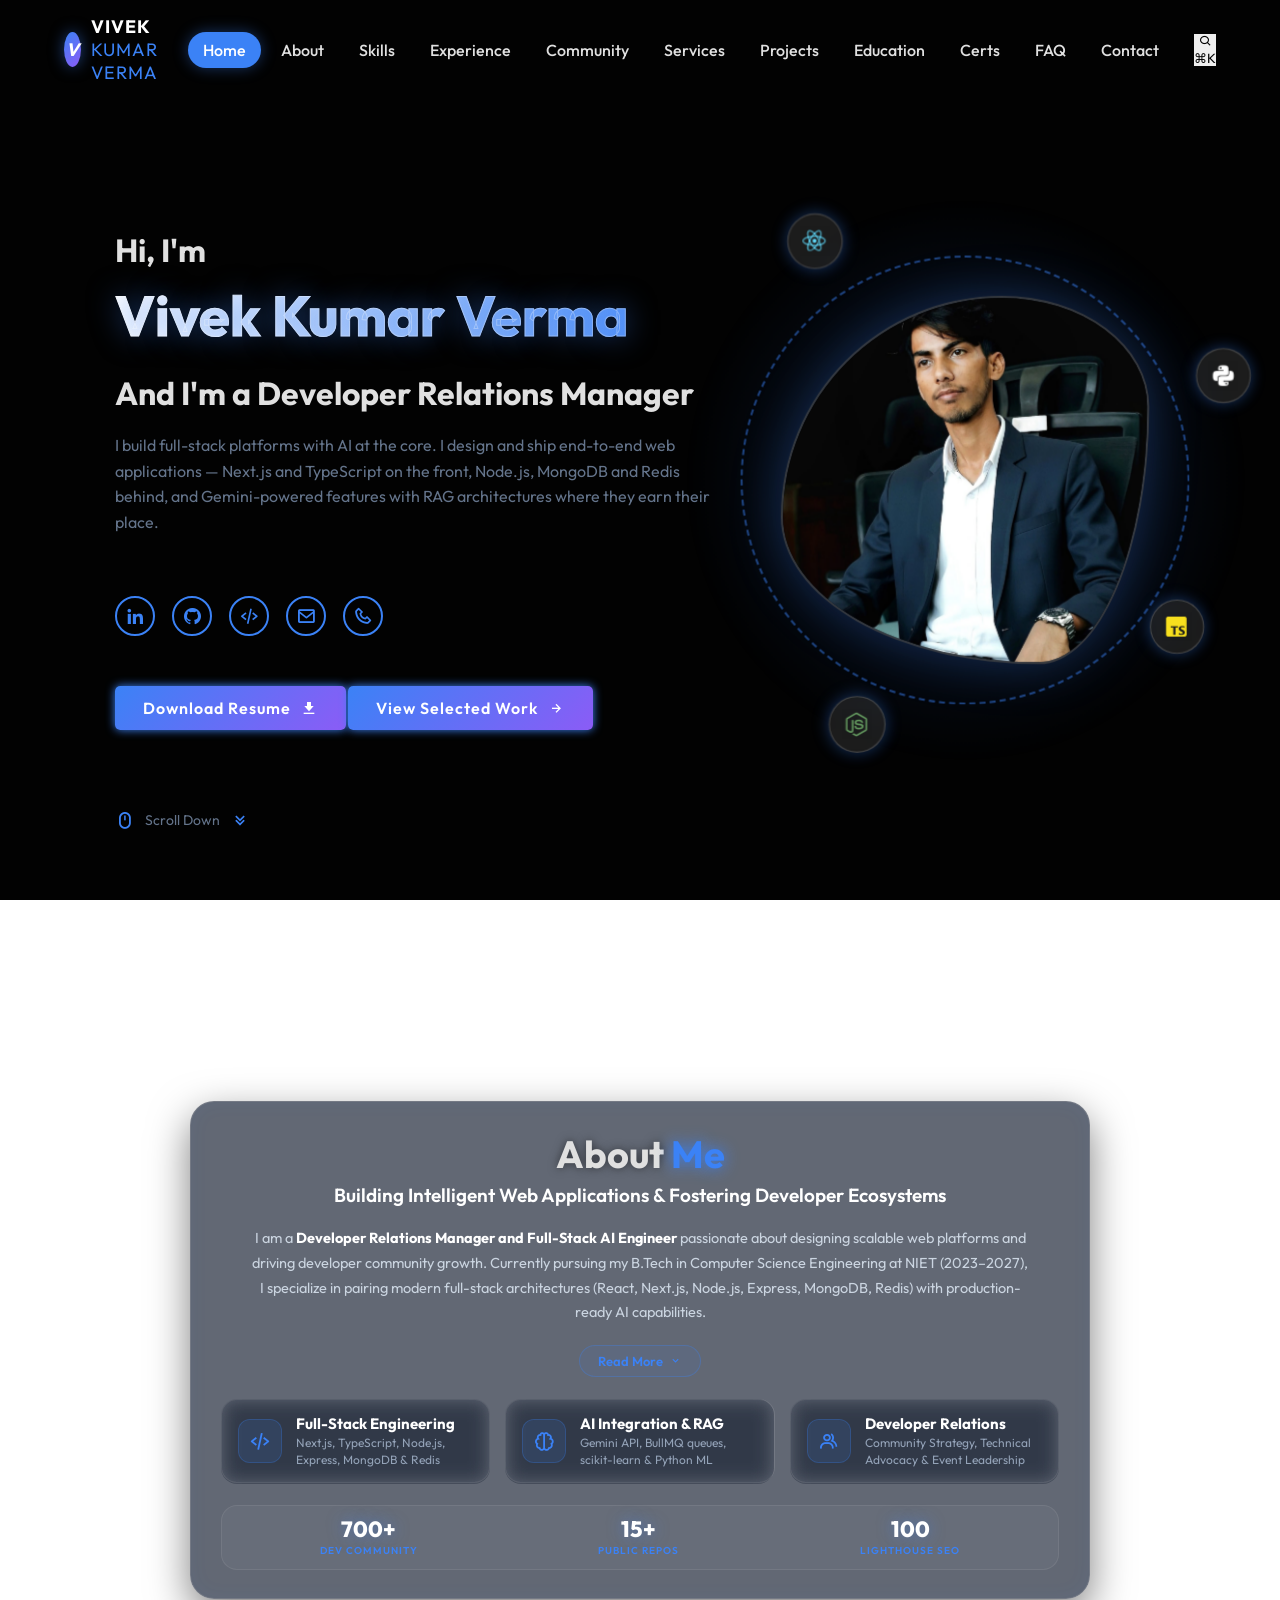
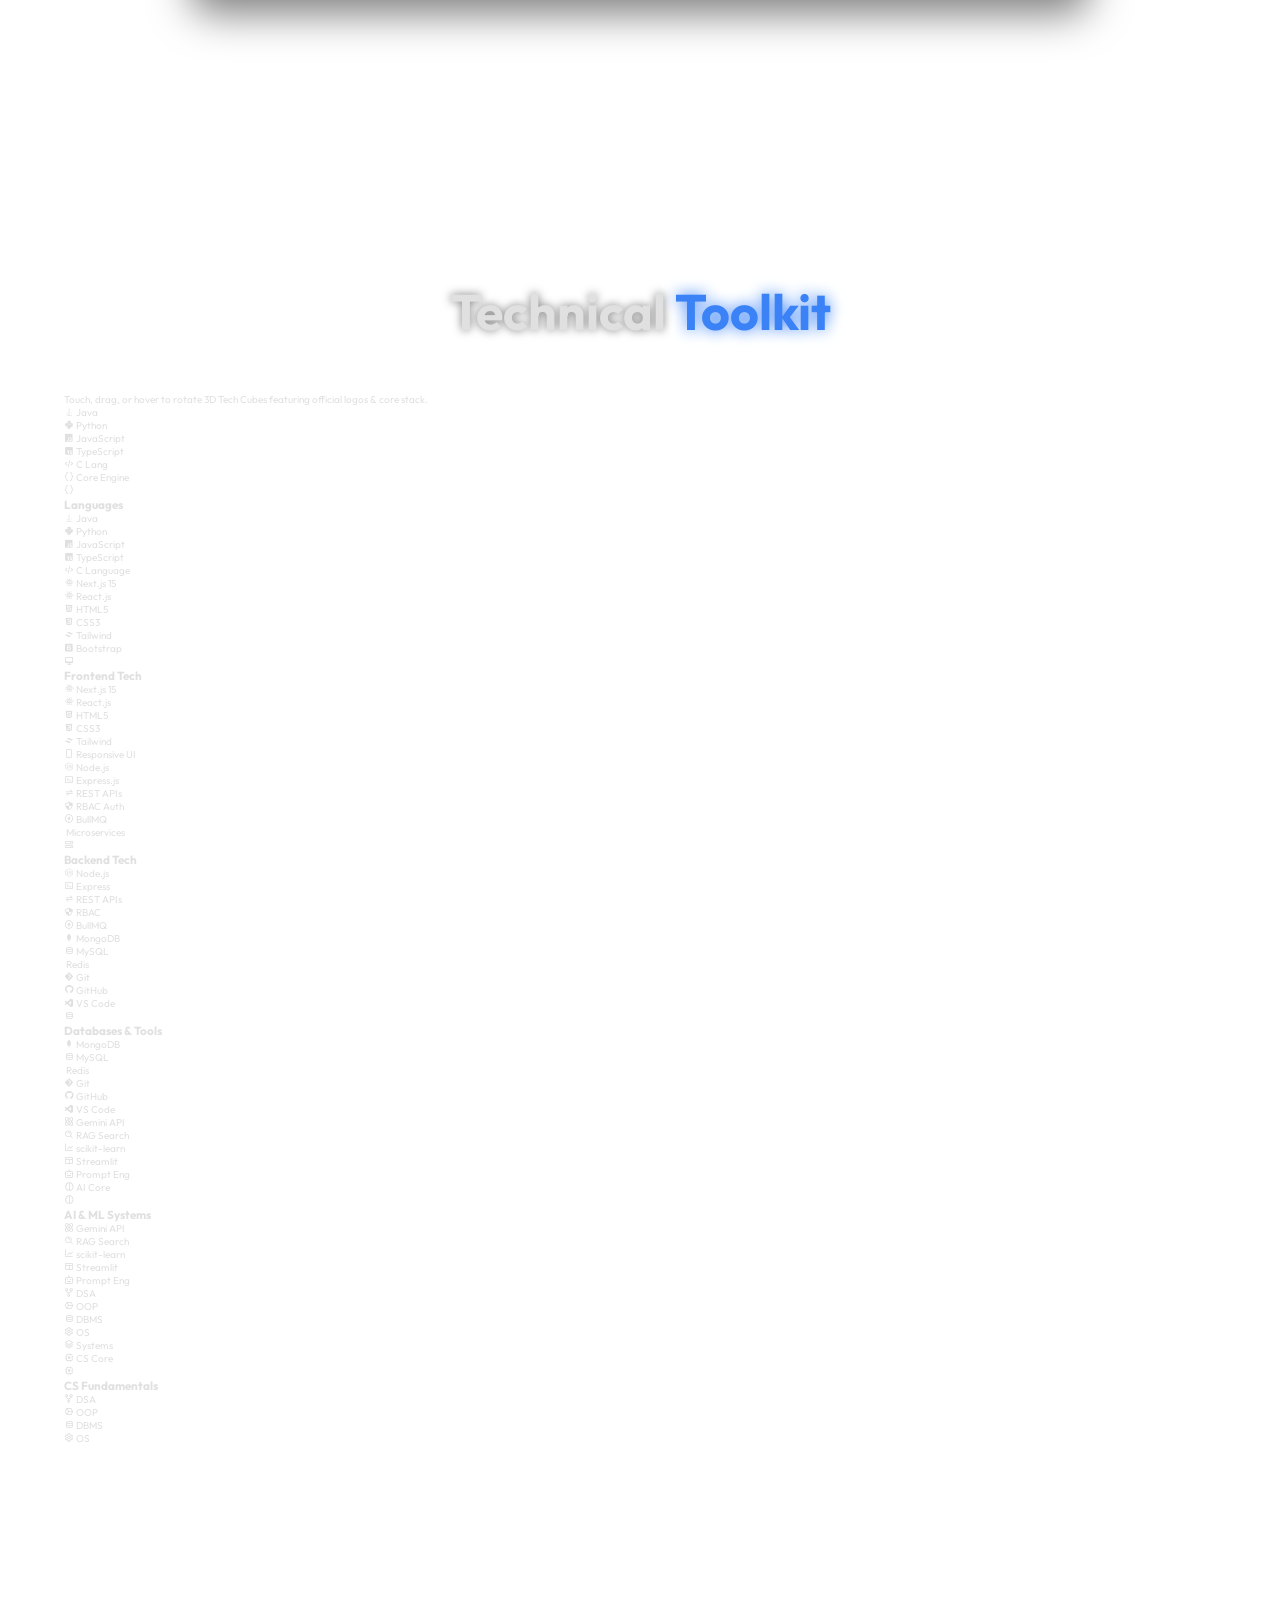
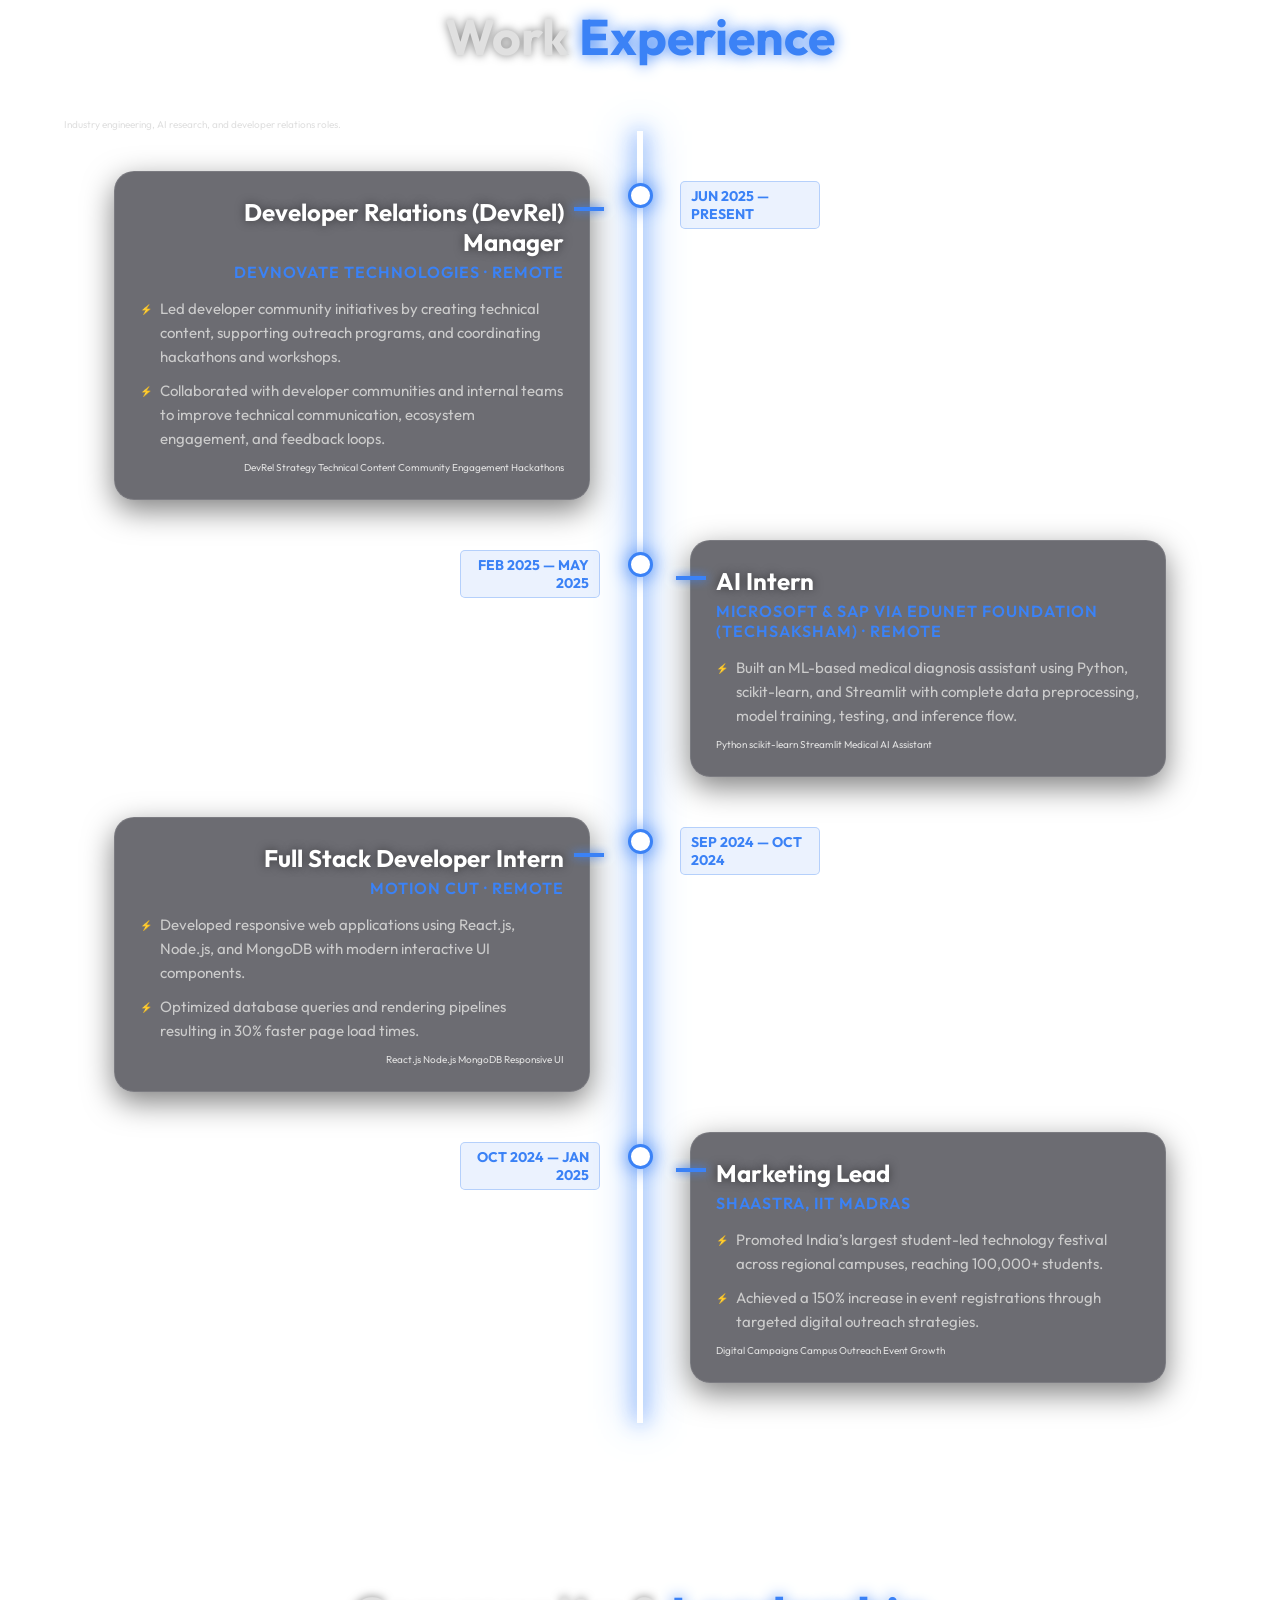
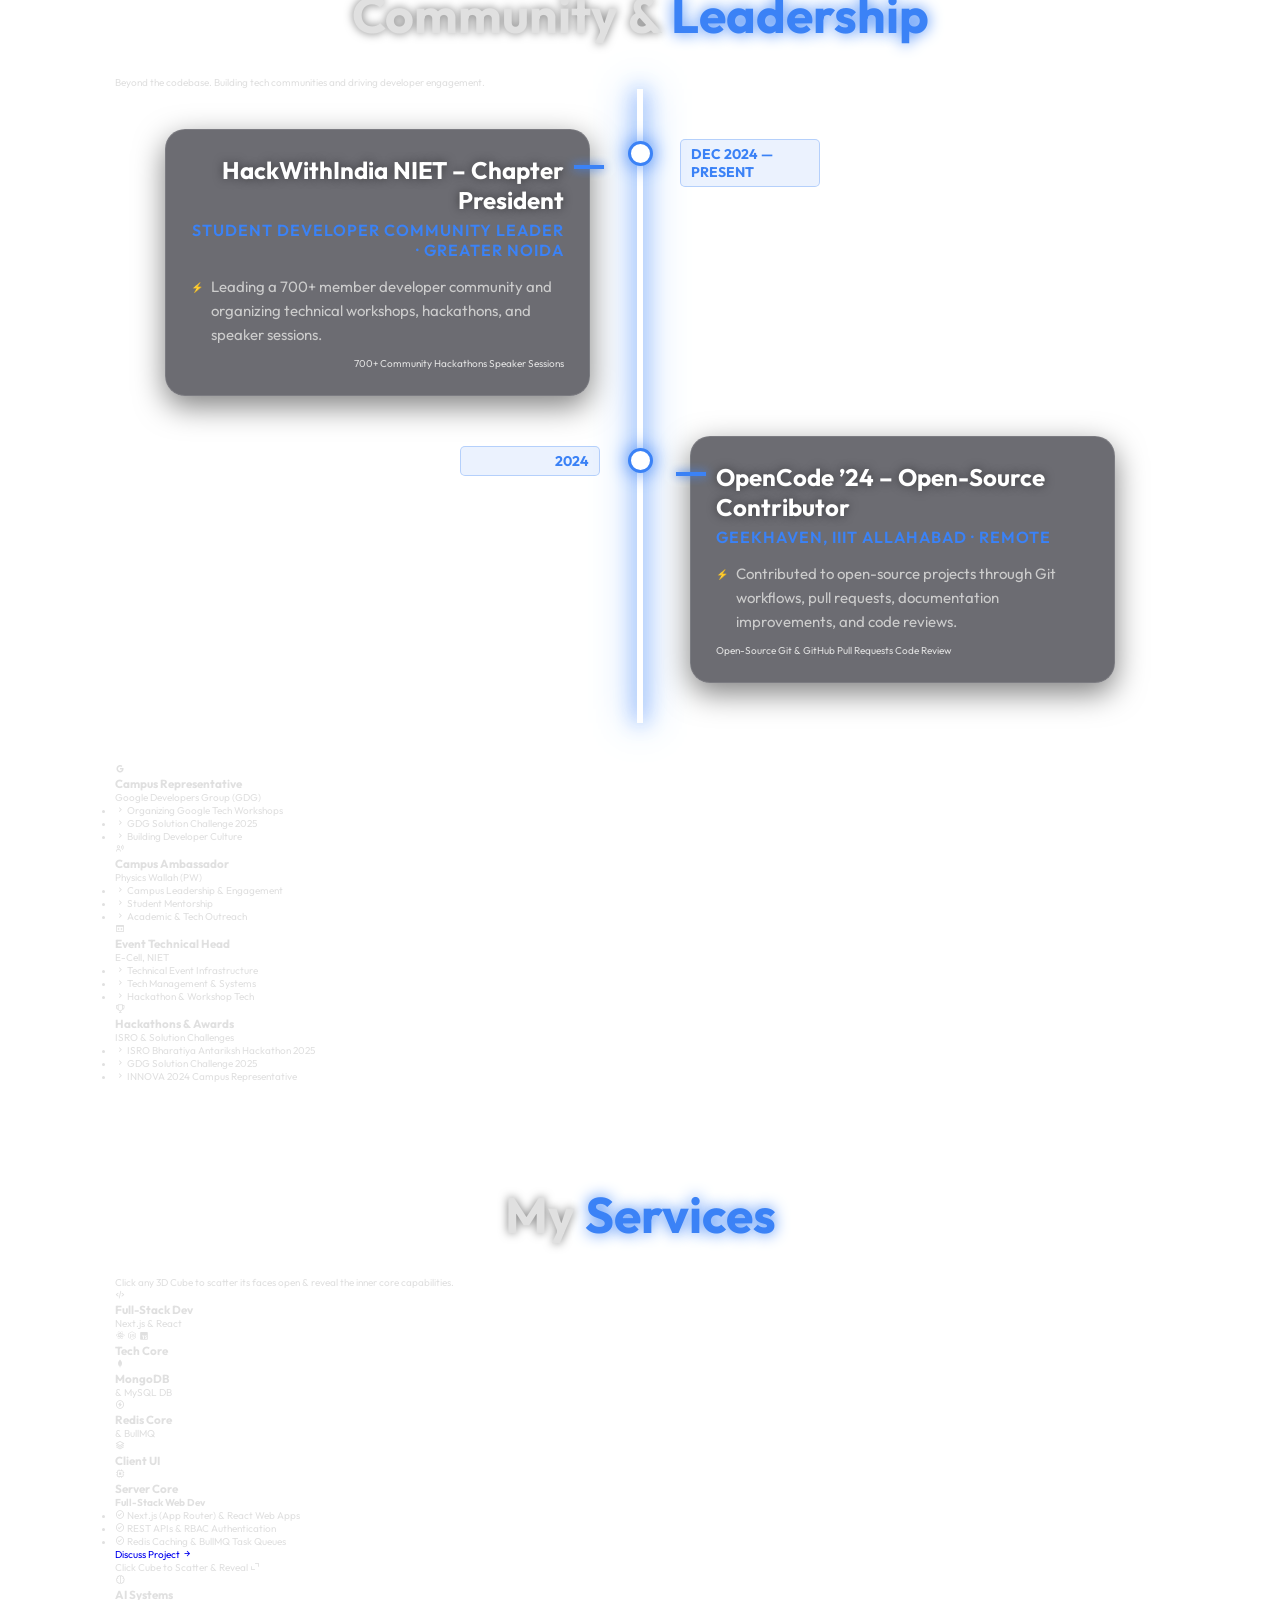
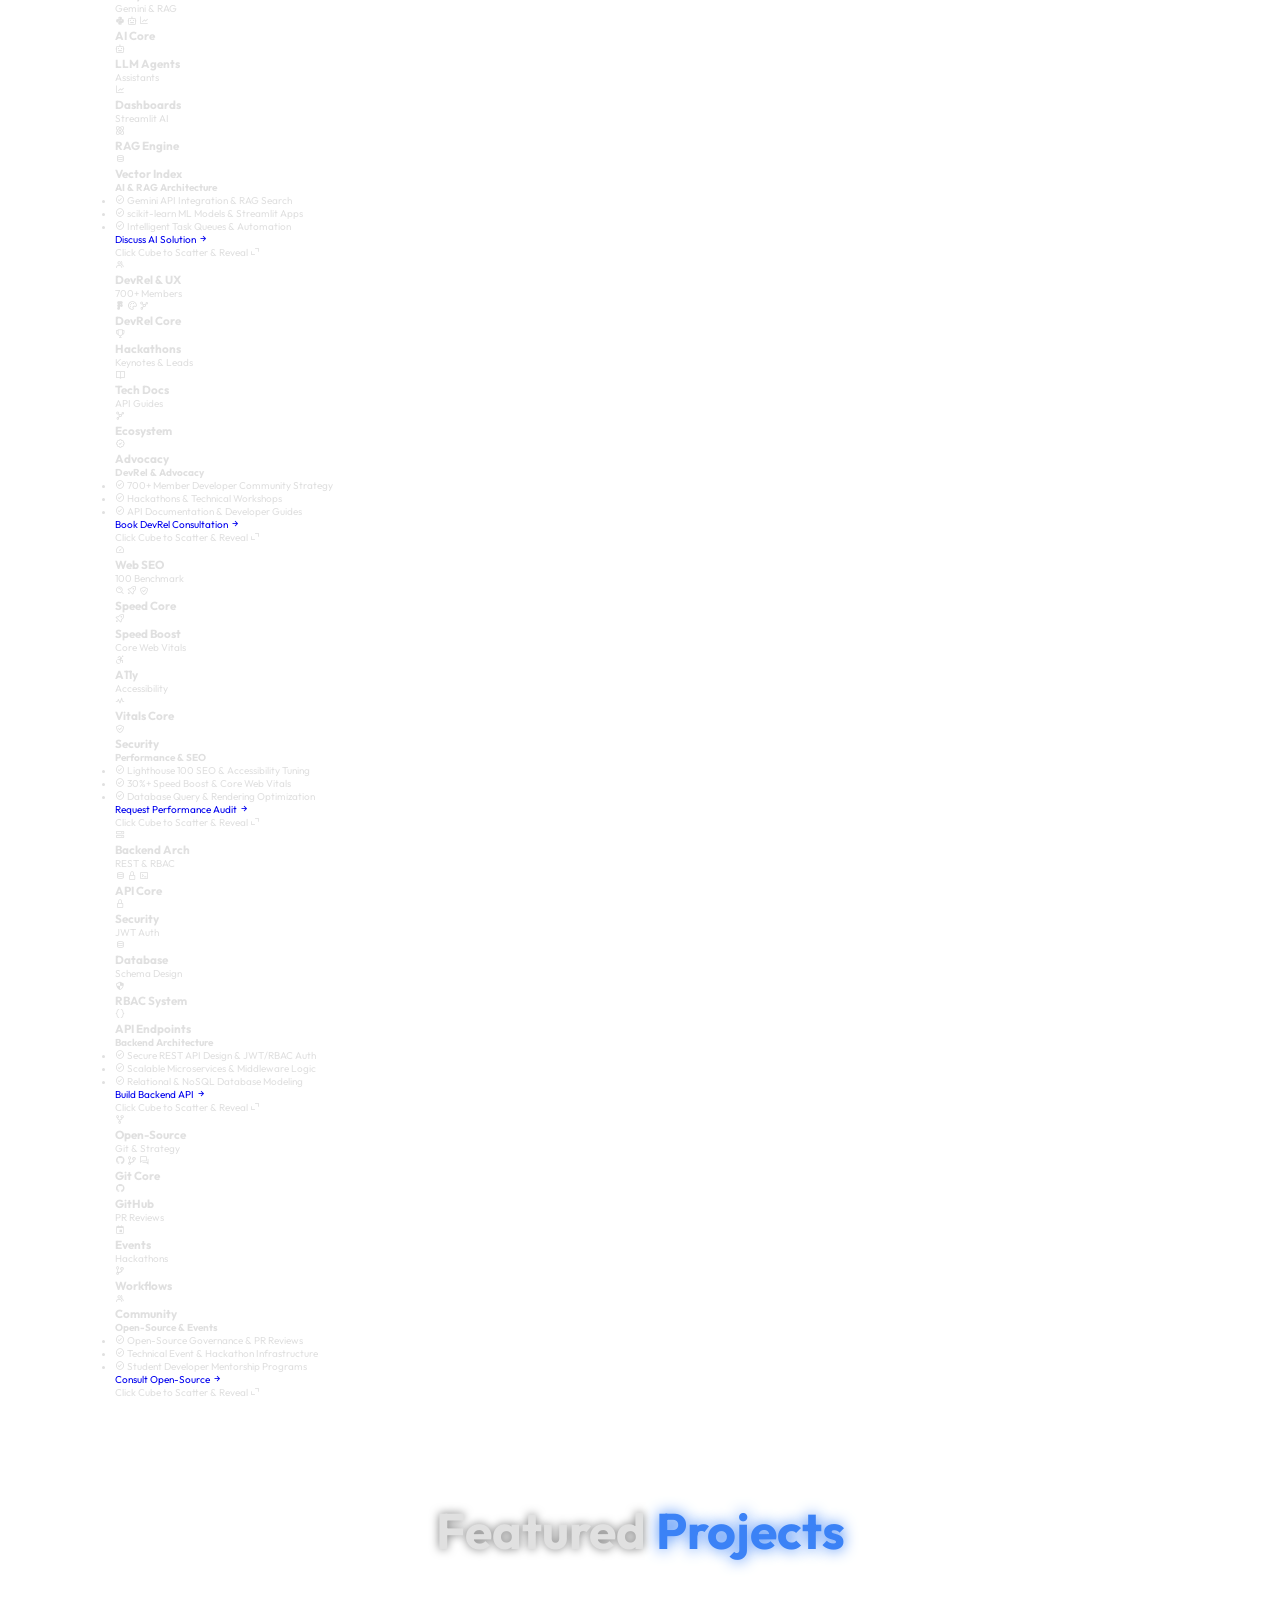
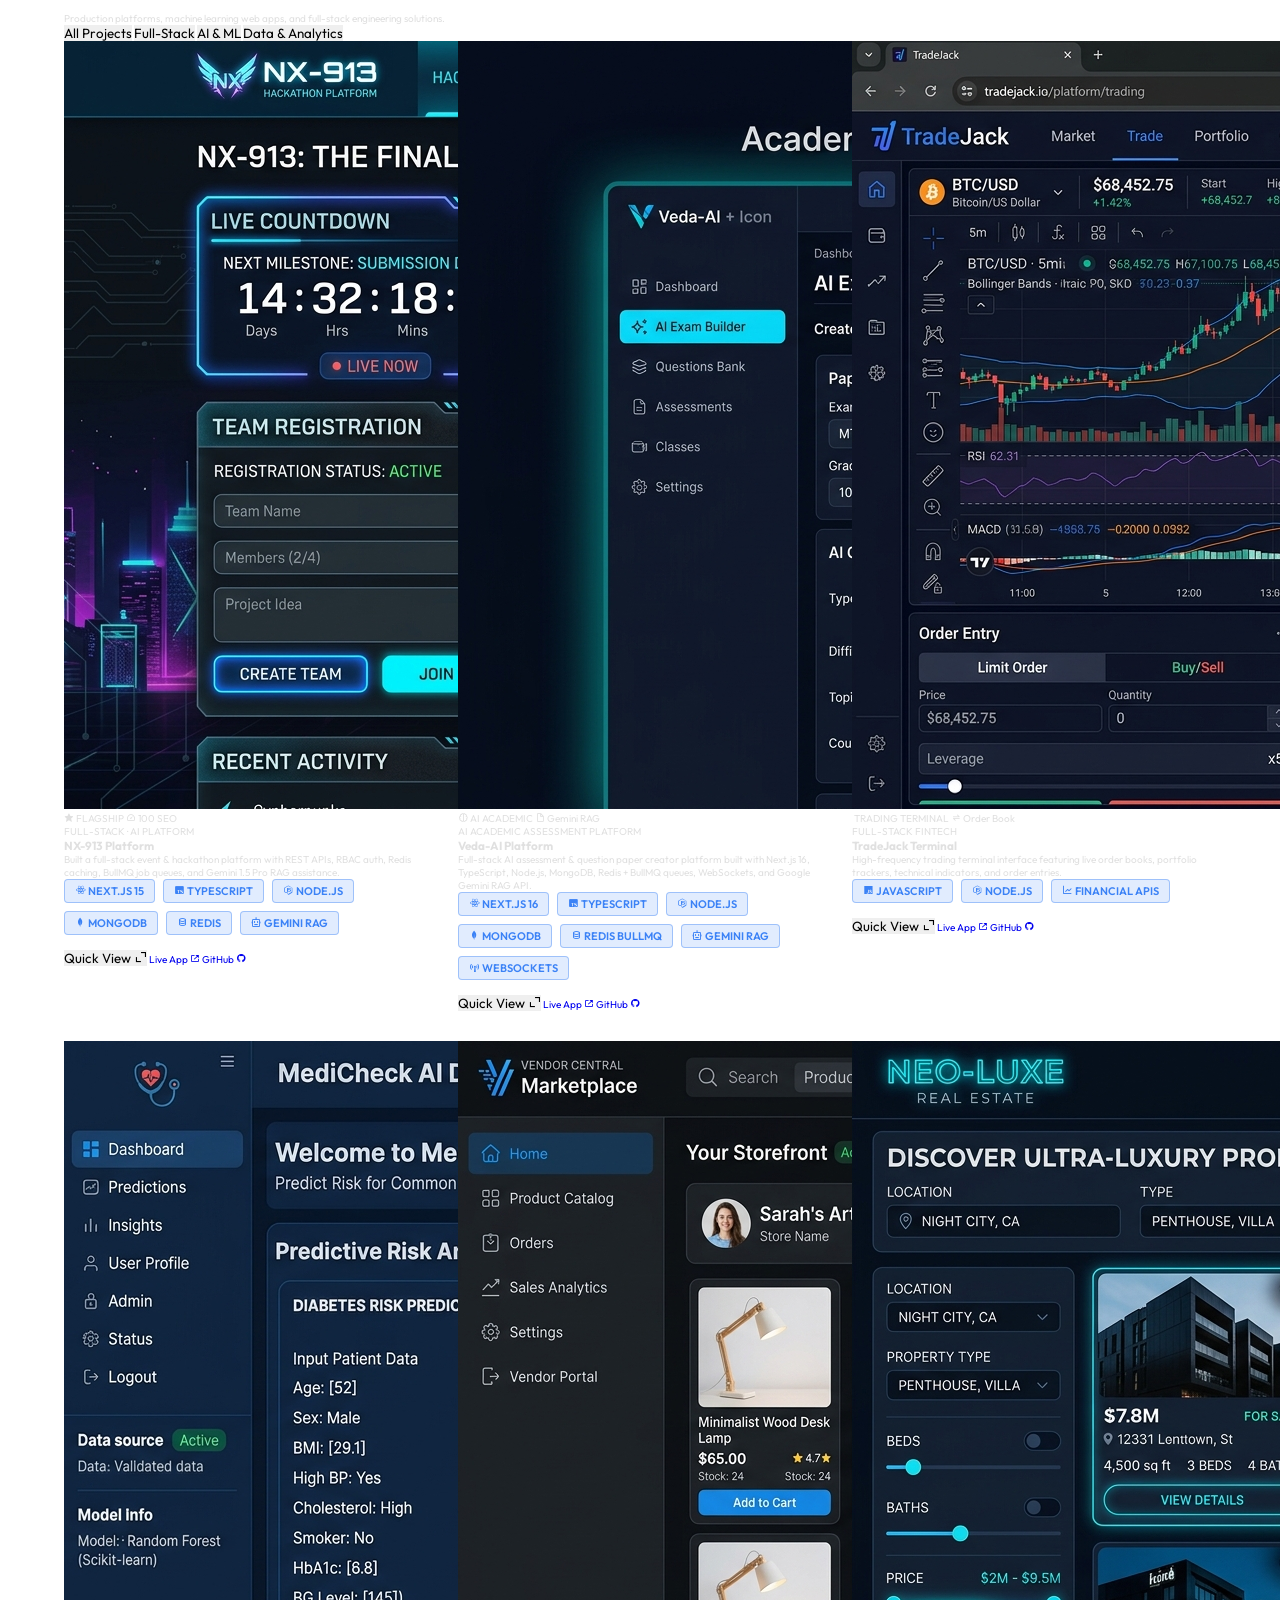
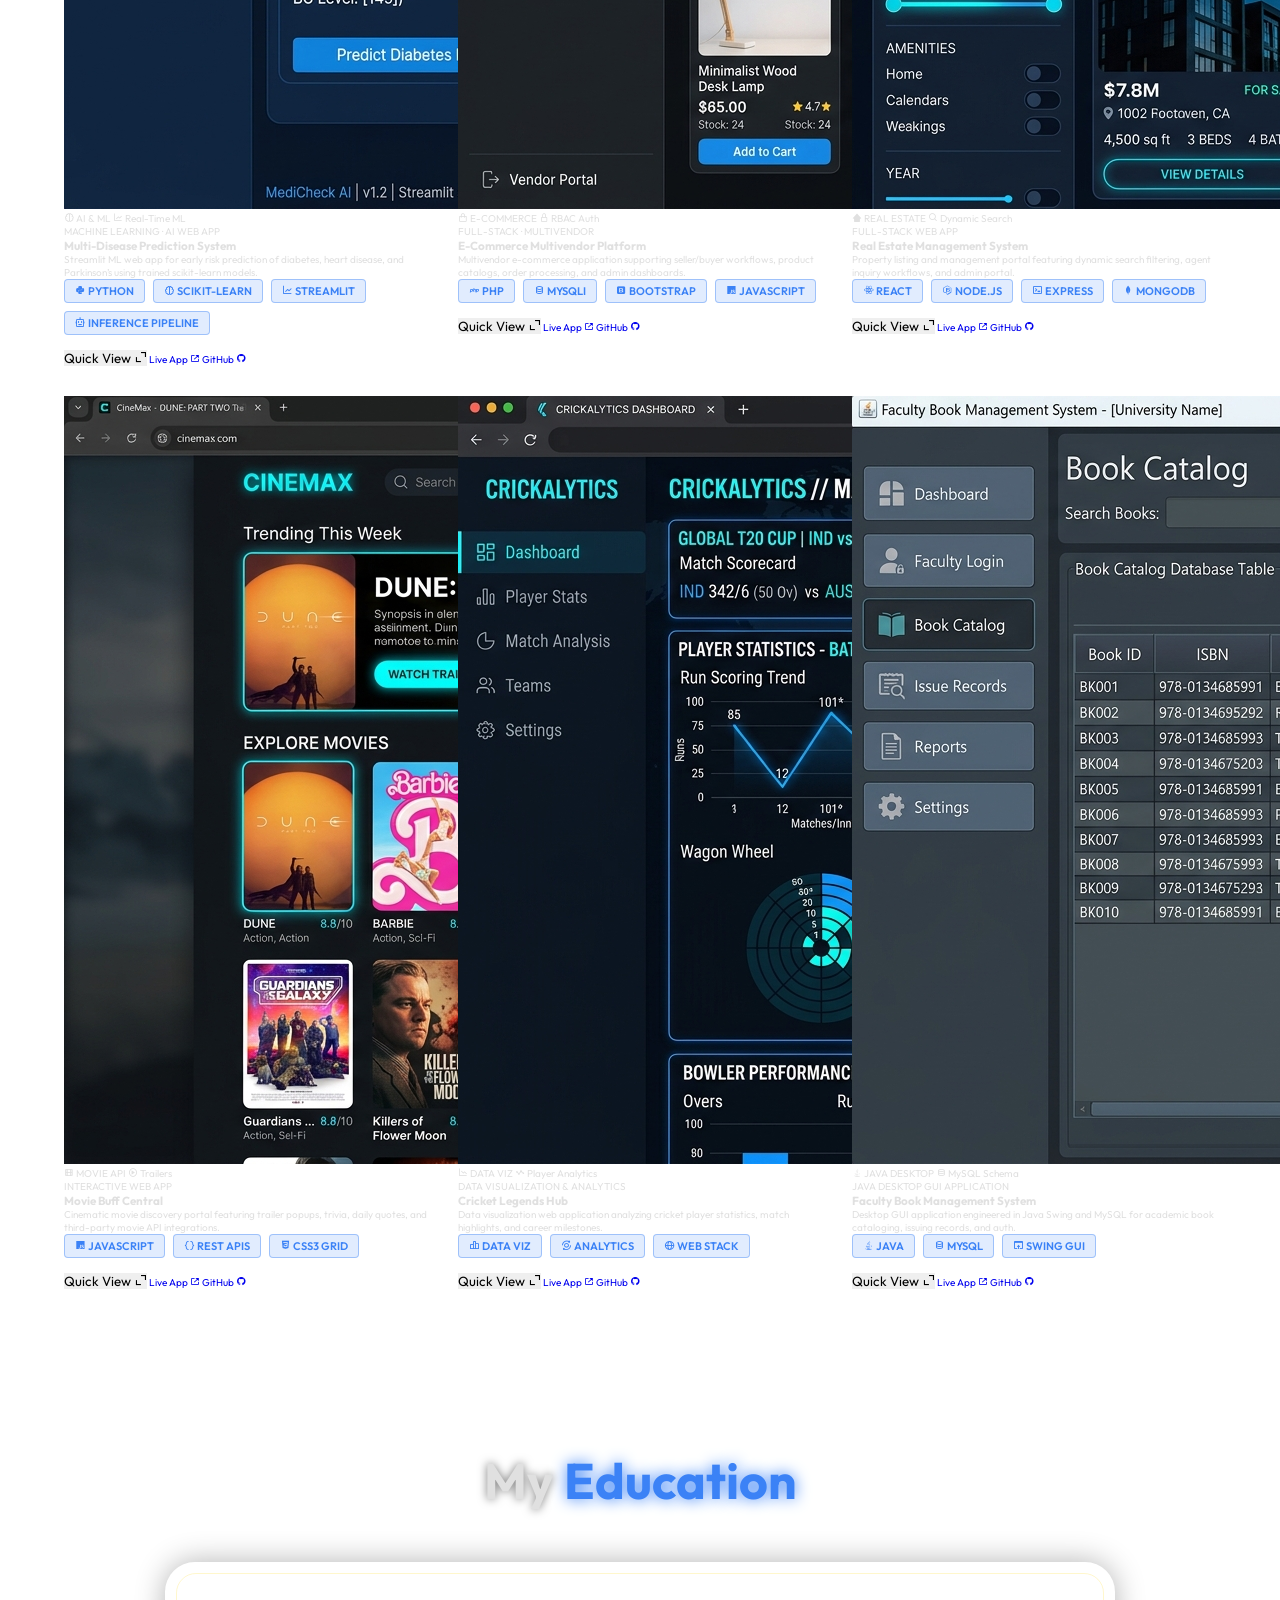
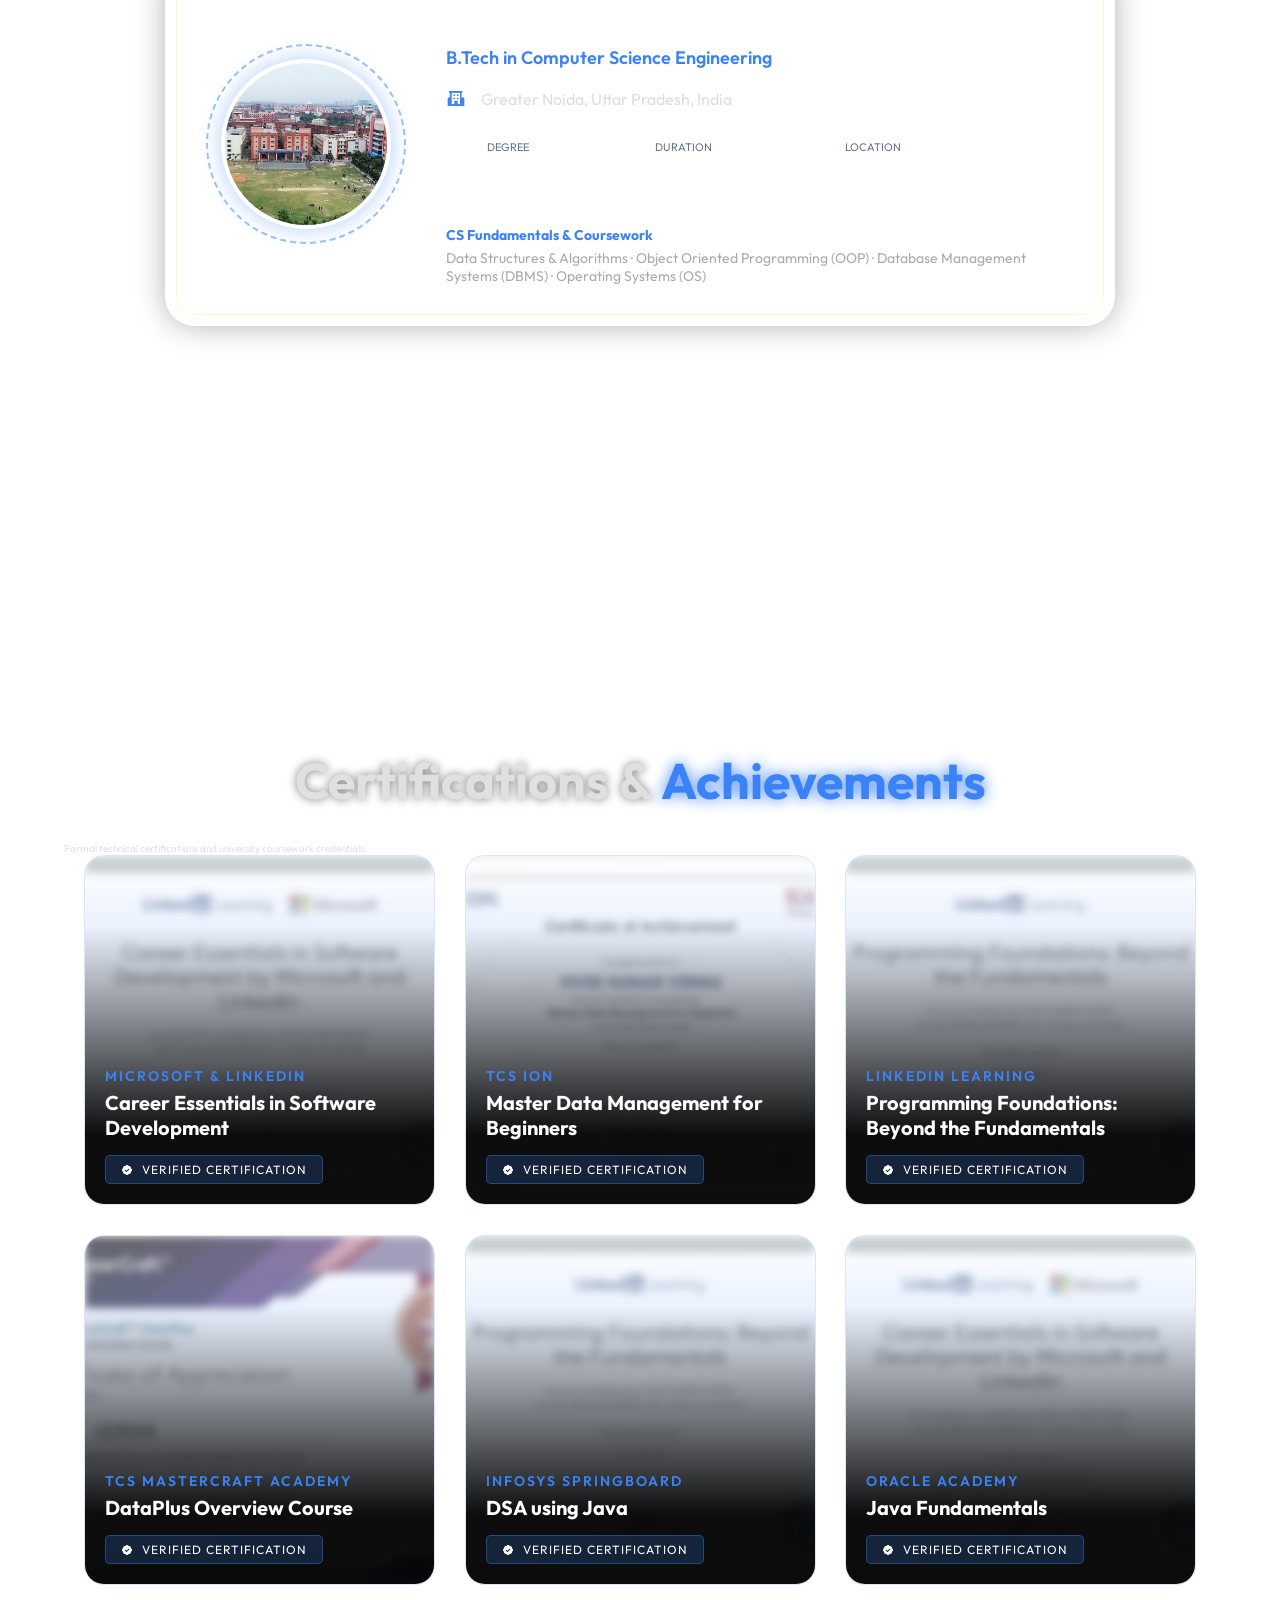
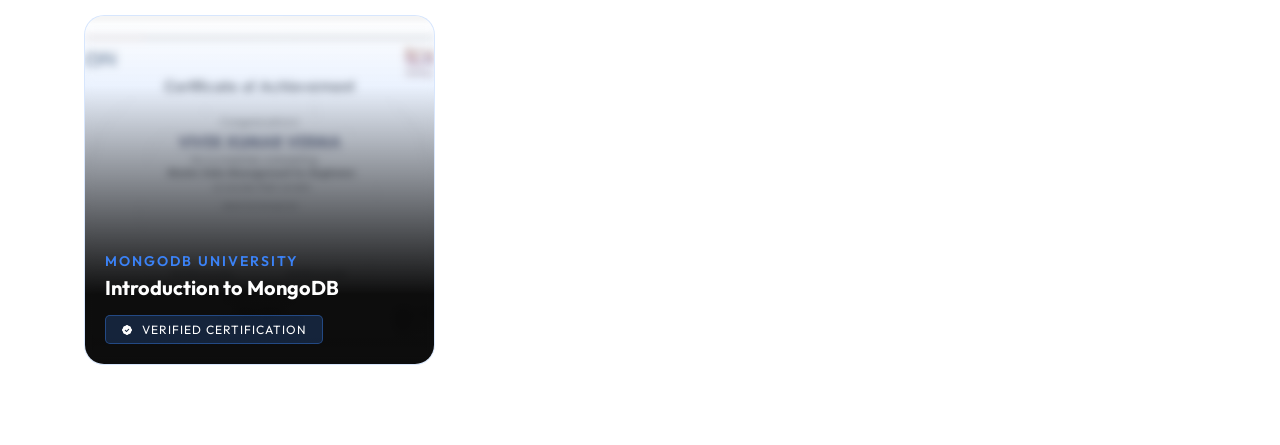
==== commit 2d41e720: "feat: add interactive FAQ section & accordion items" ====
--- a/index.html
+++ b/index.html
@@ -1558,3 +1558,53 @@
                 </div>
                 <div class="cert-overlay">
                     <div class="cert-content">
+                        <span class="cert-issuer">TCS MasterCraft Academy</span>
+                        <h3>DataPlus Overview Course</h3>
+                        <div class="cert-badge"><i class='bx bxs-badge-check'></i> Verified Certification</div>
+                    </div>
+                </div>
+                <div class="cert-glow"></div>
+            </div>
+
+            <!-- Cert 5: Infosys Springboard -->
+            <div class="cert-card">
+                <div class="cert-img-wrapper">
+                    <img src="assets/cert3.jpg" alt="DSA using Java Certification" loading="lazy">
+                </div>
+                <div class="cert-overlay">
+                    <div class="cert-content">
+                        <span class="cert-issuer">Infosys Springboard</span>
+                        <h3>DSA using Java</h3>
+                        <div class="cert-badge"><i class='bx bxs-badge-check'></i> Verified Certification</div>
+                    </div>
+                </div>
+                <div class="cert-glow"></div>
+            </div>
+
+            <!-- Cert 6: Oracle Academy -->
+            <div class="cert-card">
+                <div class="cert-img-wrapper">
+                    <img src="assets/cert1.jpg" alt="Java Fundamentals Oracle Academy" loading="lazy">
+                </div>
+                <div class="cert-overlay">
+                    <div class="cert-content">
+                        <span class="cert-issuer">Oracle Academy</span>
+                        <h3>Java Fundamentals</h3>
+                        <div class="cert-badge"><i class='bx bxs-badge-check'></i> Verified Certification</div>
+                    </div>
+                </div>
+                <div class="cert-glow"></div>
+            </div>
+
+            <!-- Cert 7: MongoDB University -->
+            <div class="cert-card">
+                <div class="cert-img-wrapper">
+                    <img src="assets/cert2.jpg" alt="Introduction to MongoDB Certification" loading="lazy">
+                </div>
+                <div class="cert-overlay">
+                    <div class="cert-content">
+                        <span class="cert-issuer">MongoDB University</span>
+                        <h3>Introduction to MongoDB</h3>
+                        <div class="cert-badge"><i class='bx bxs-badge-check'></i> Verified Certification</div>
+                    </div>
+                </div>
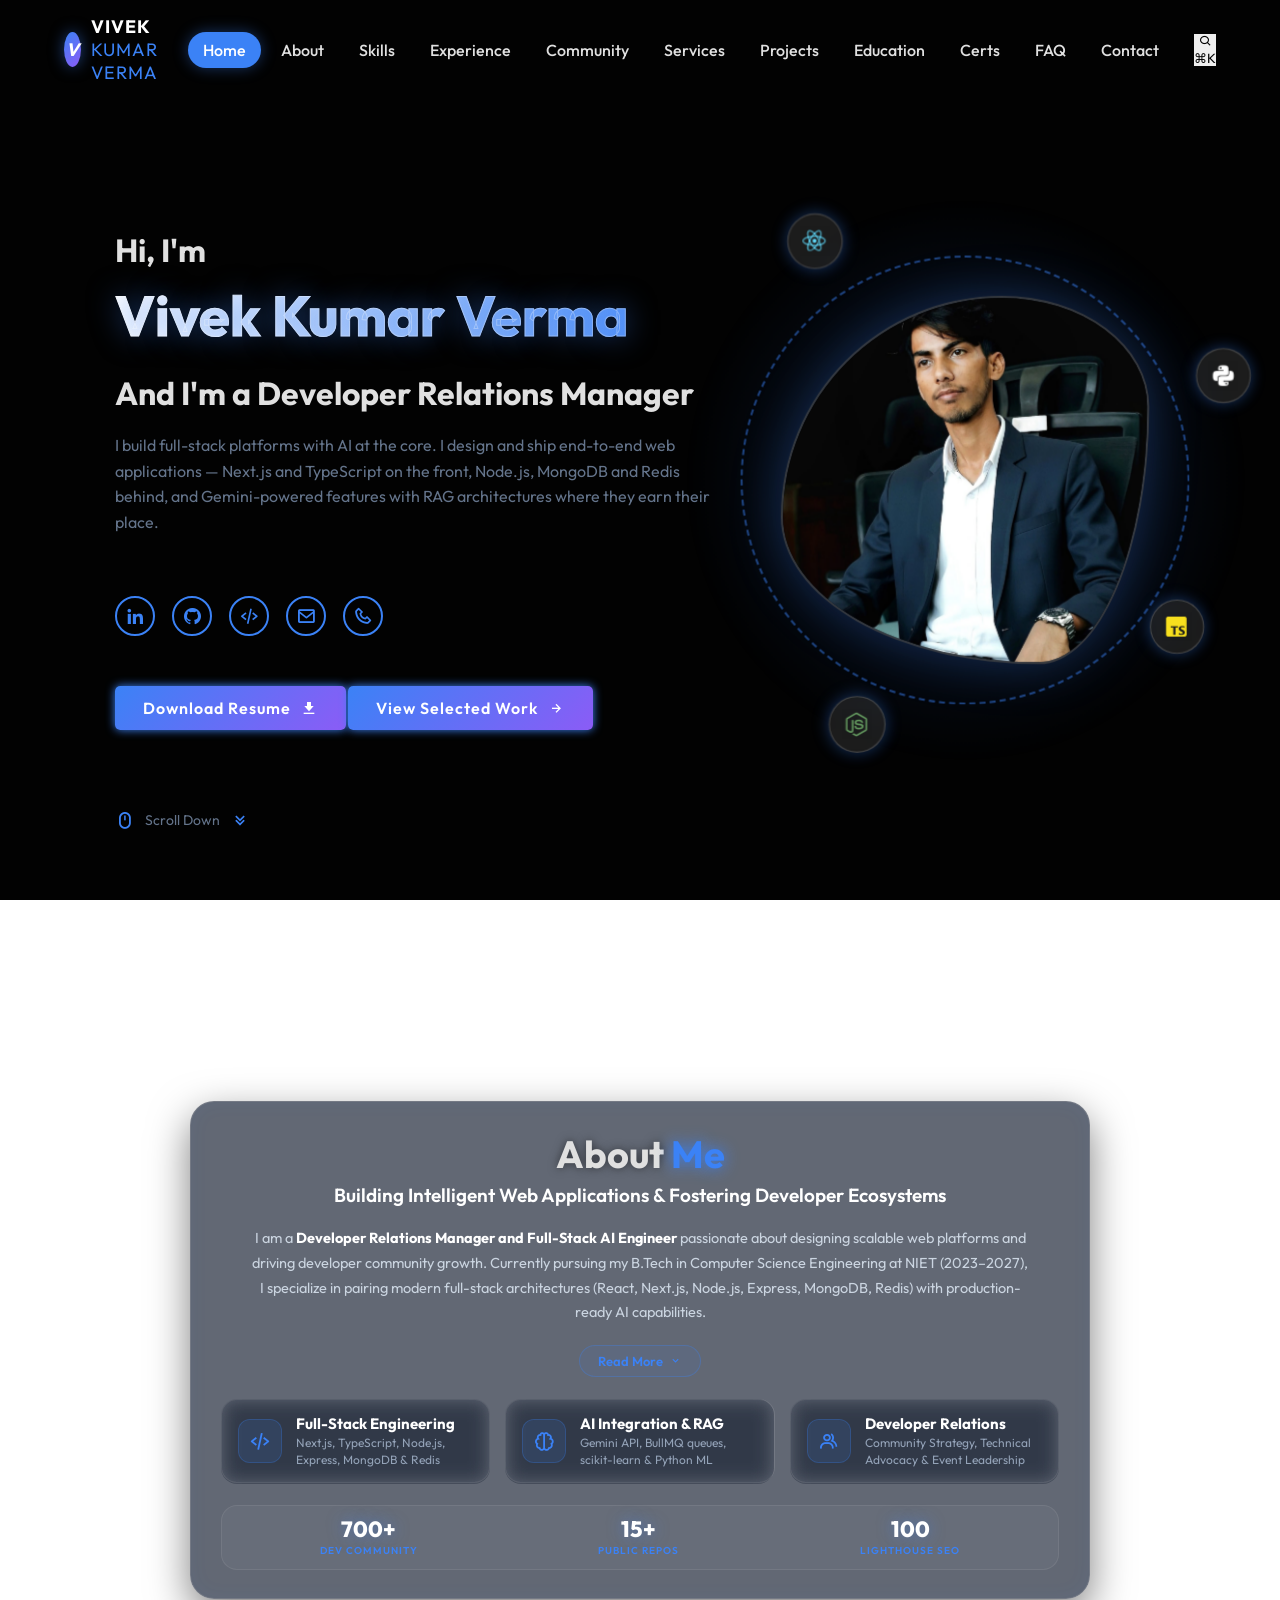
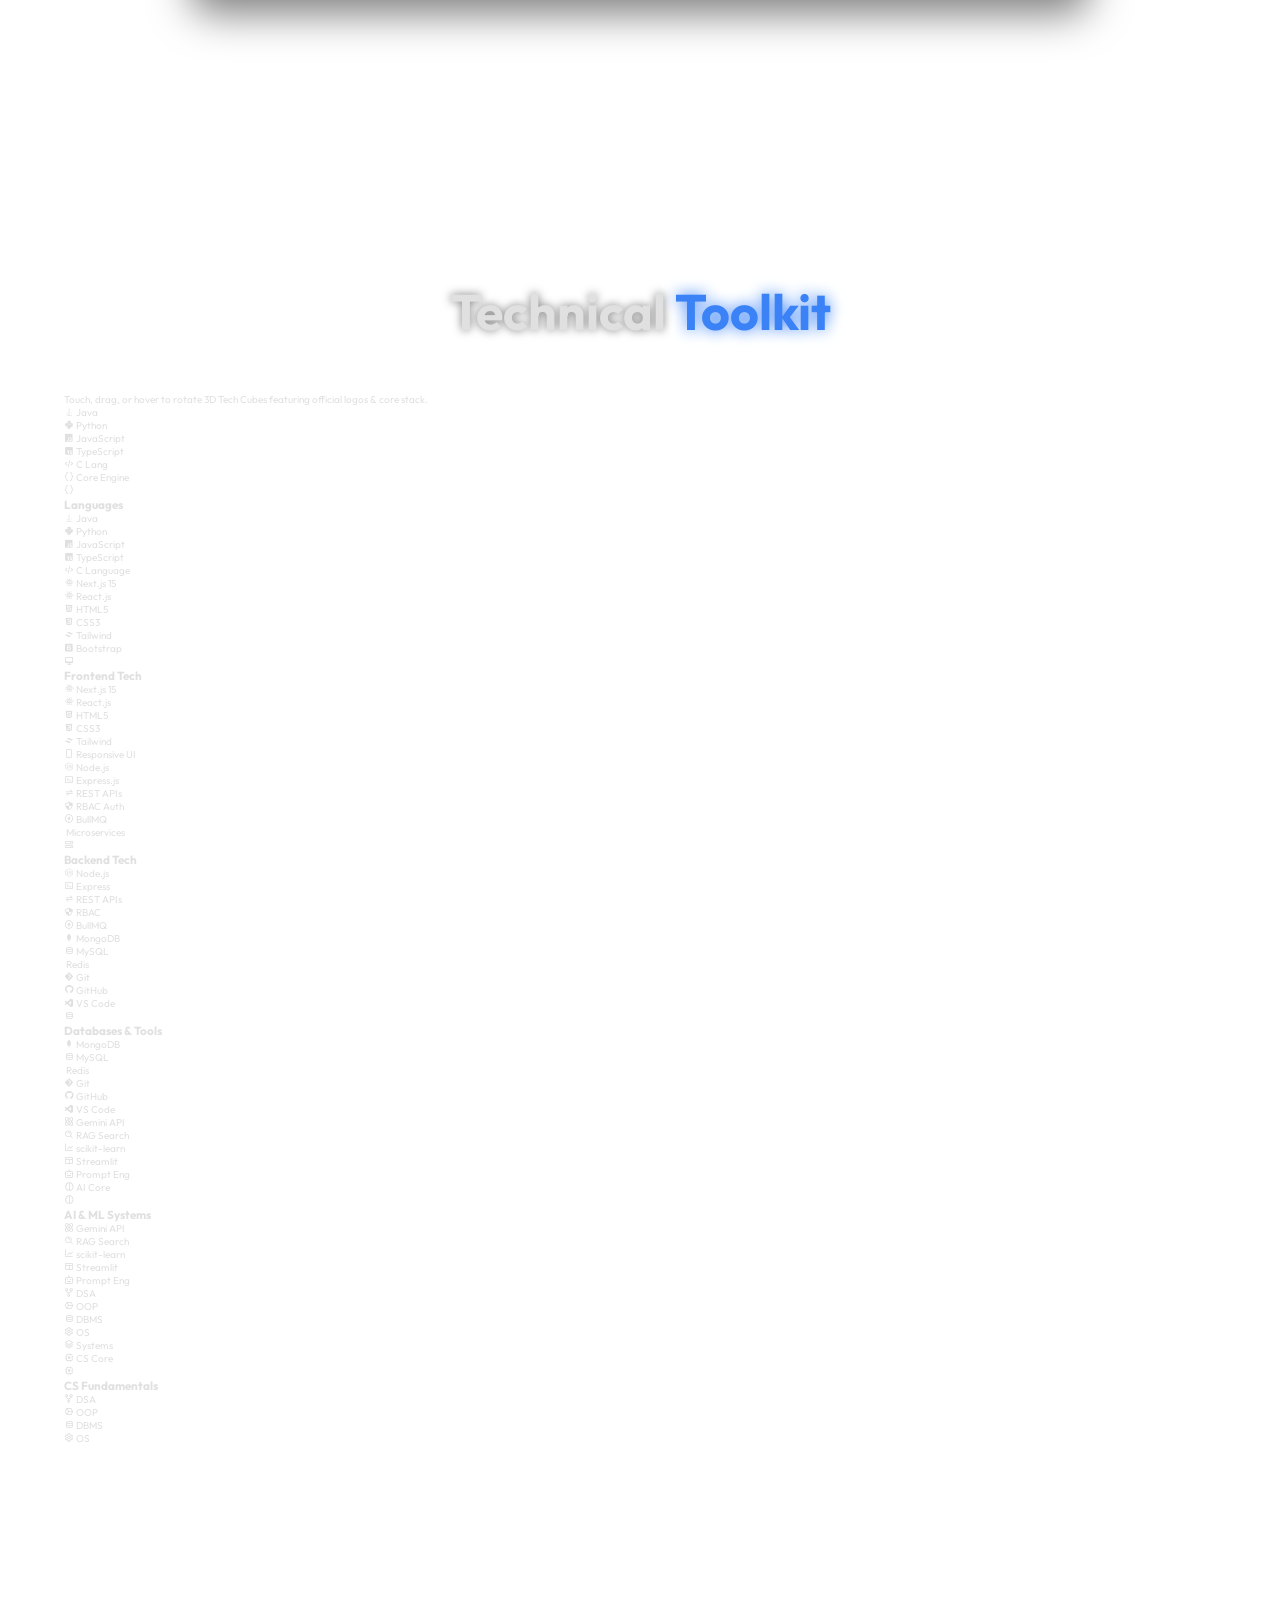
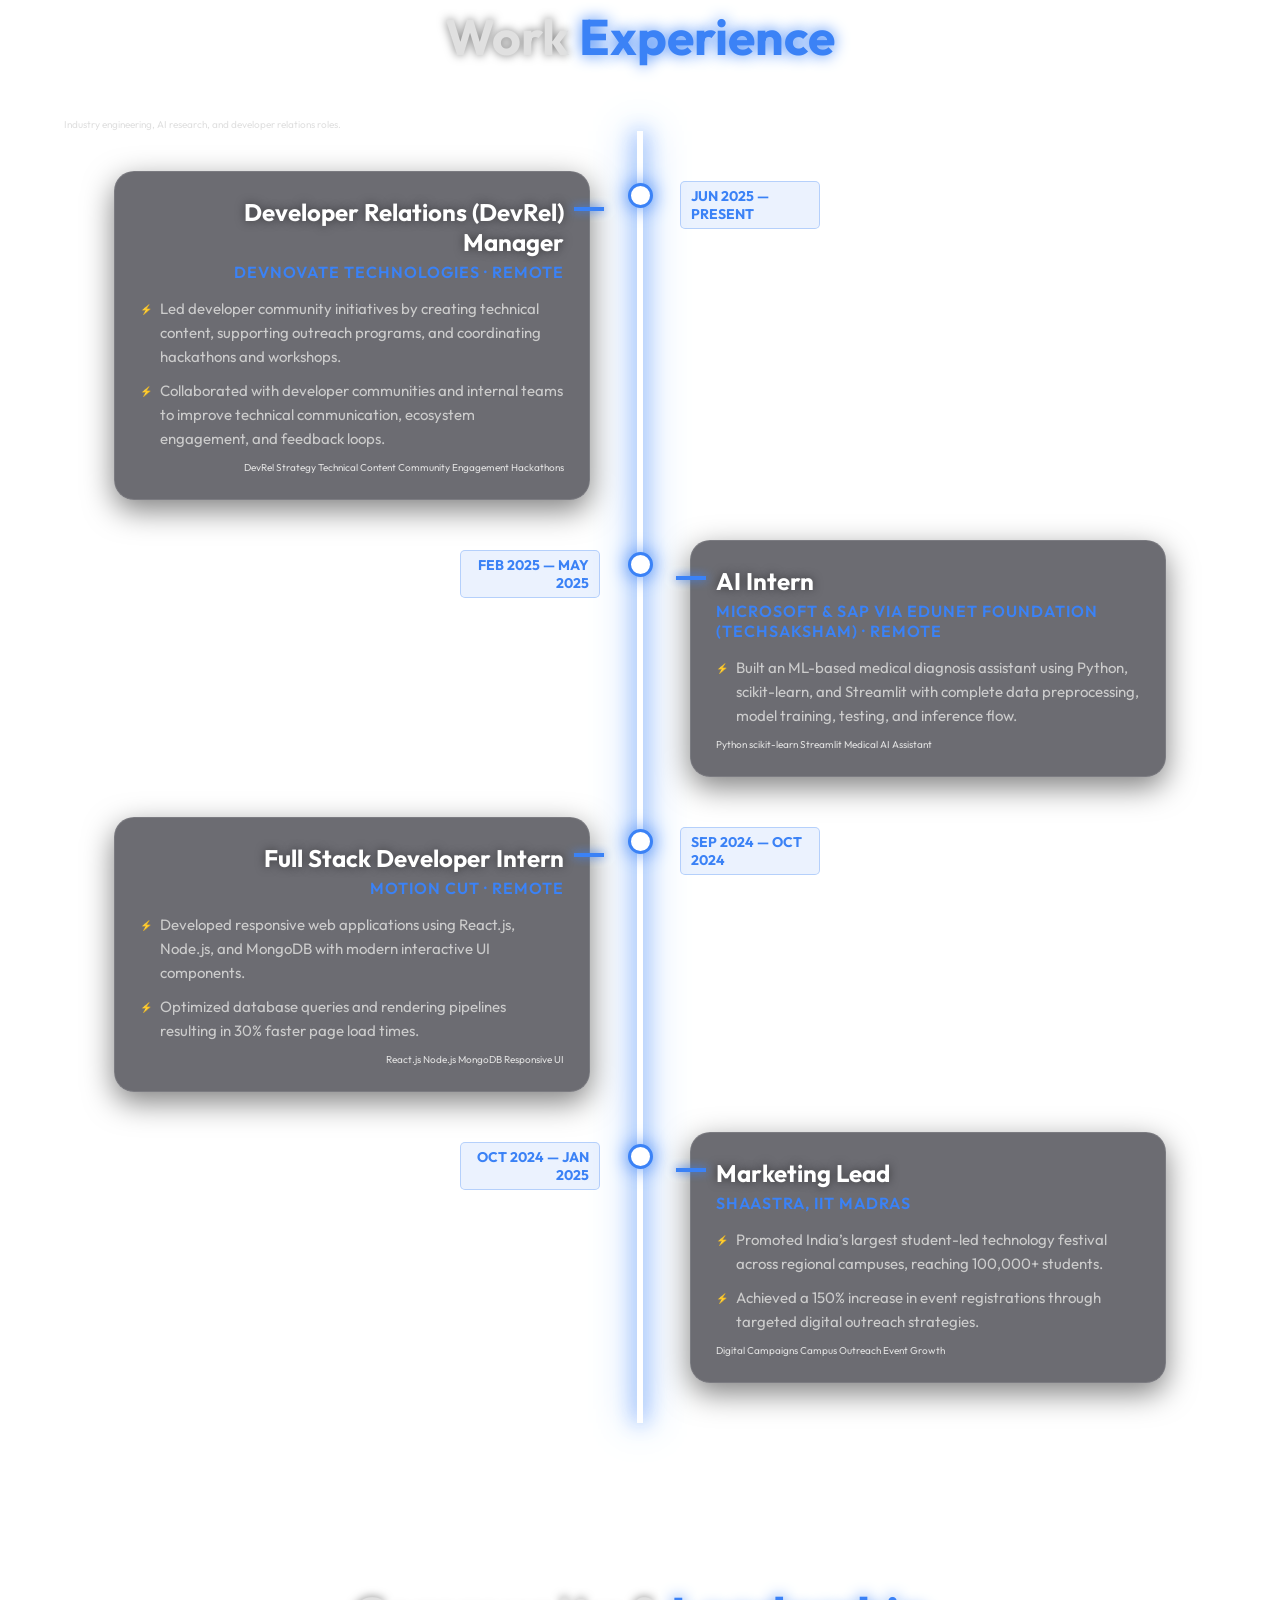
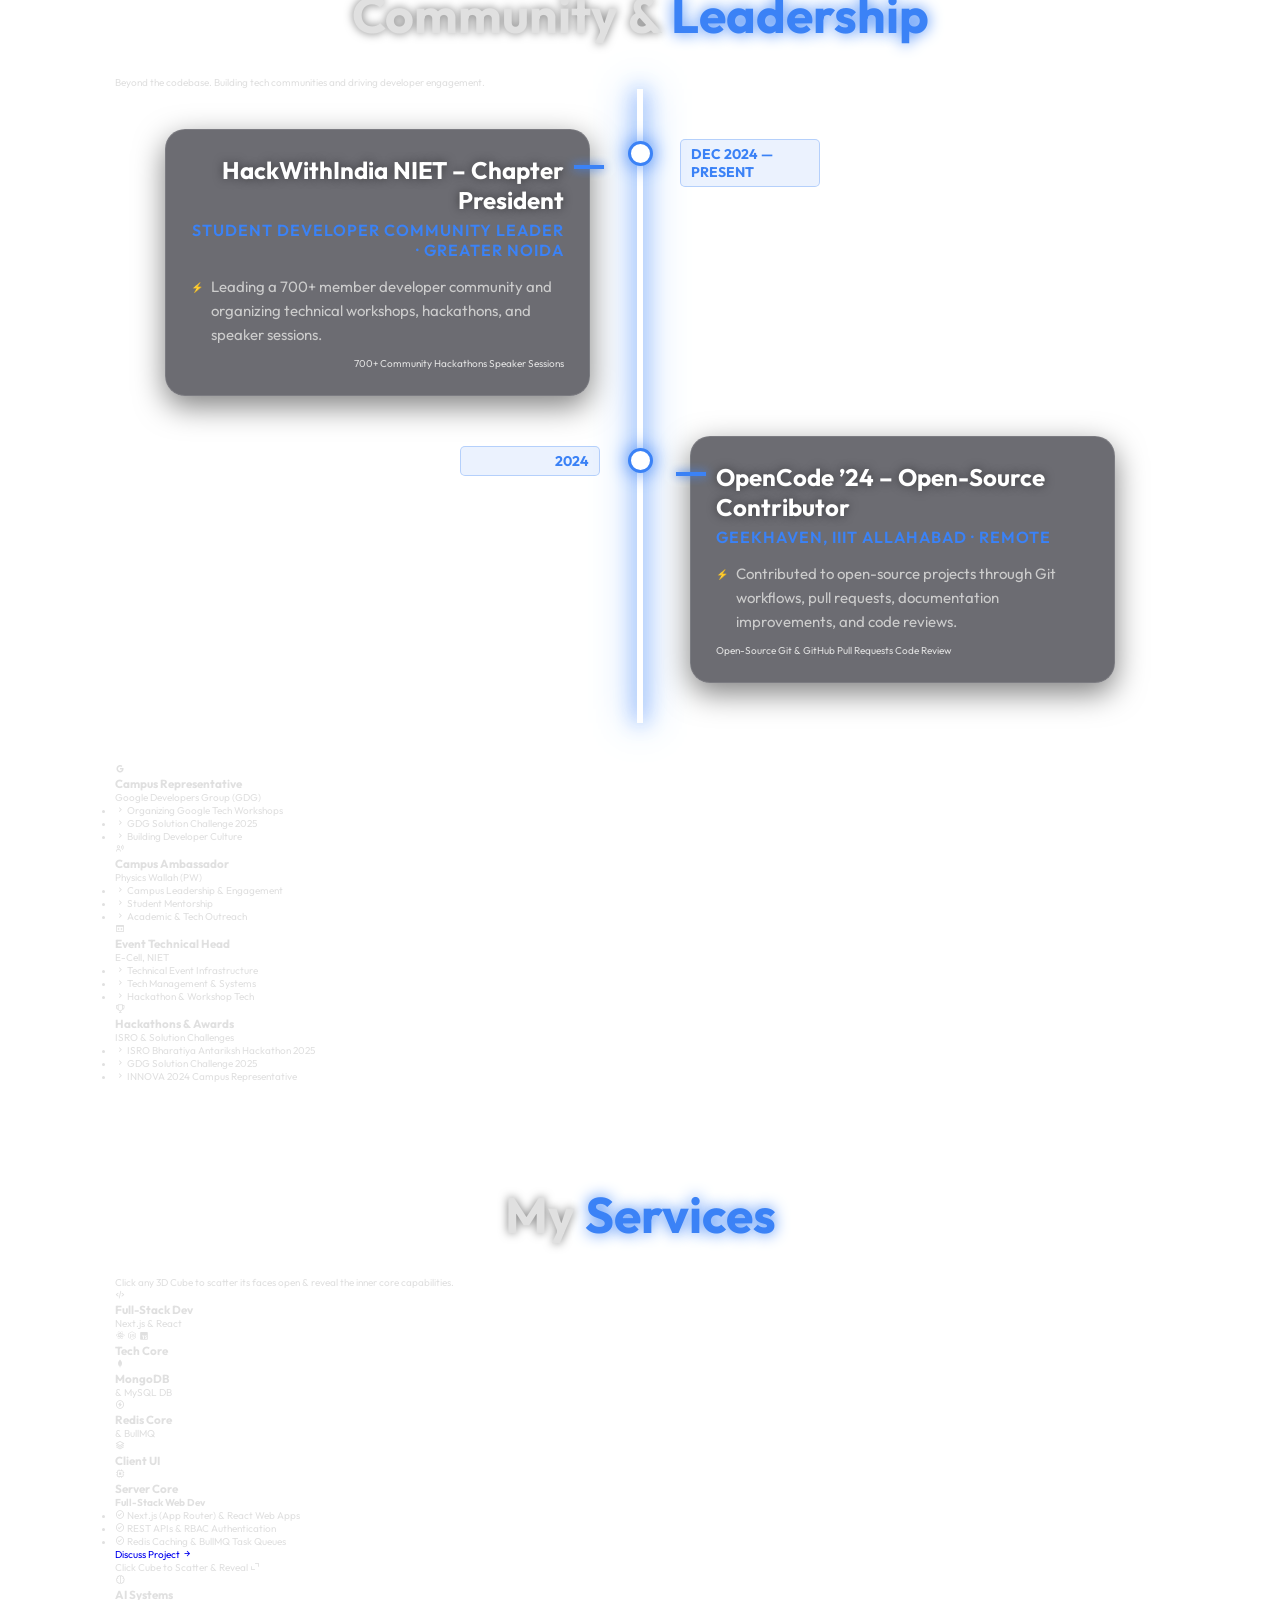
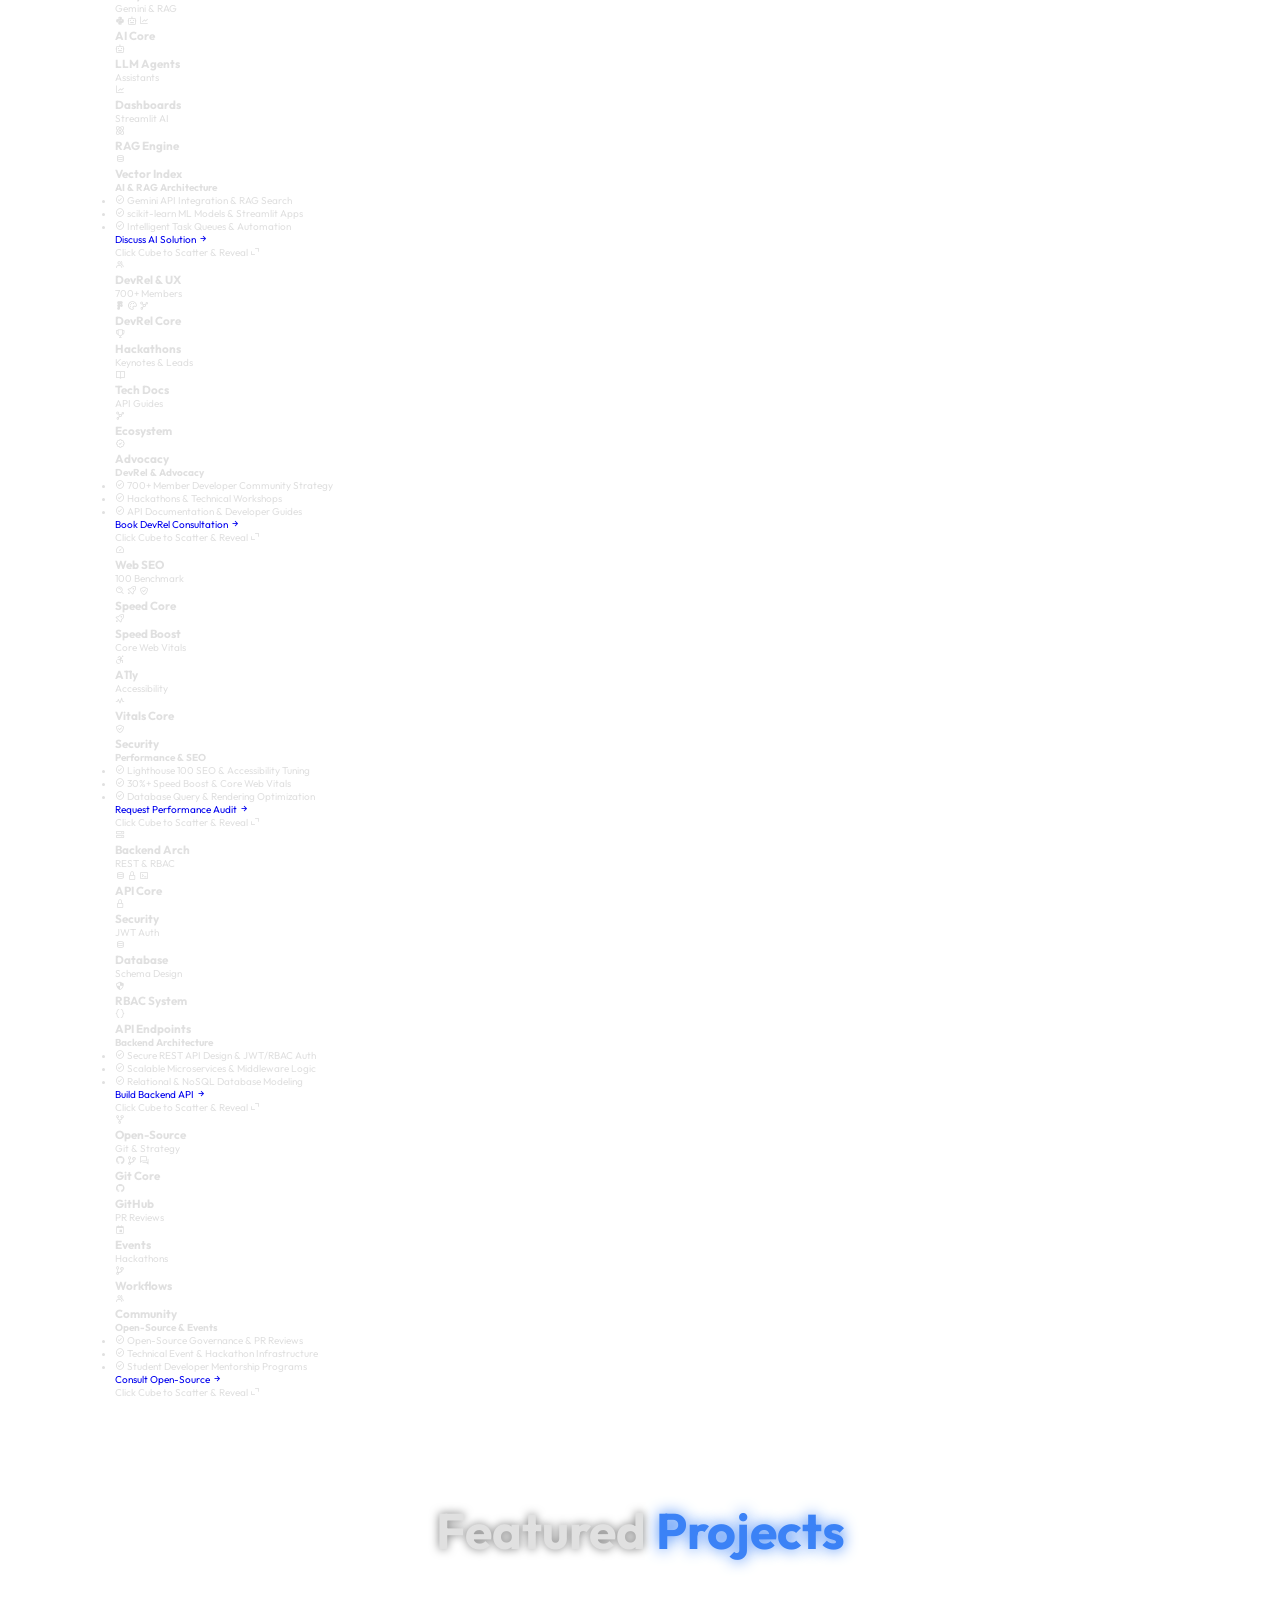
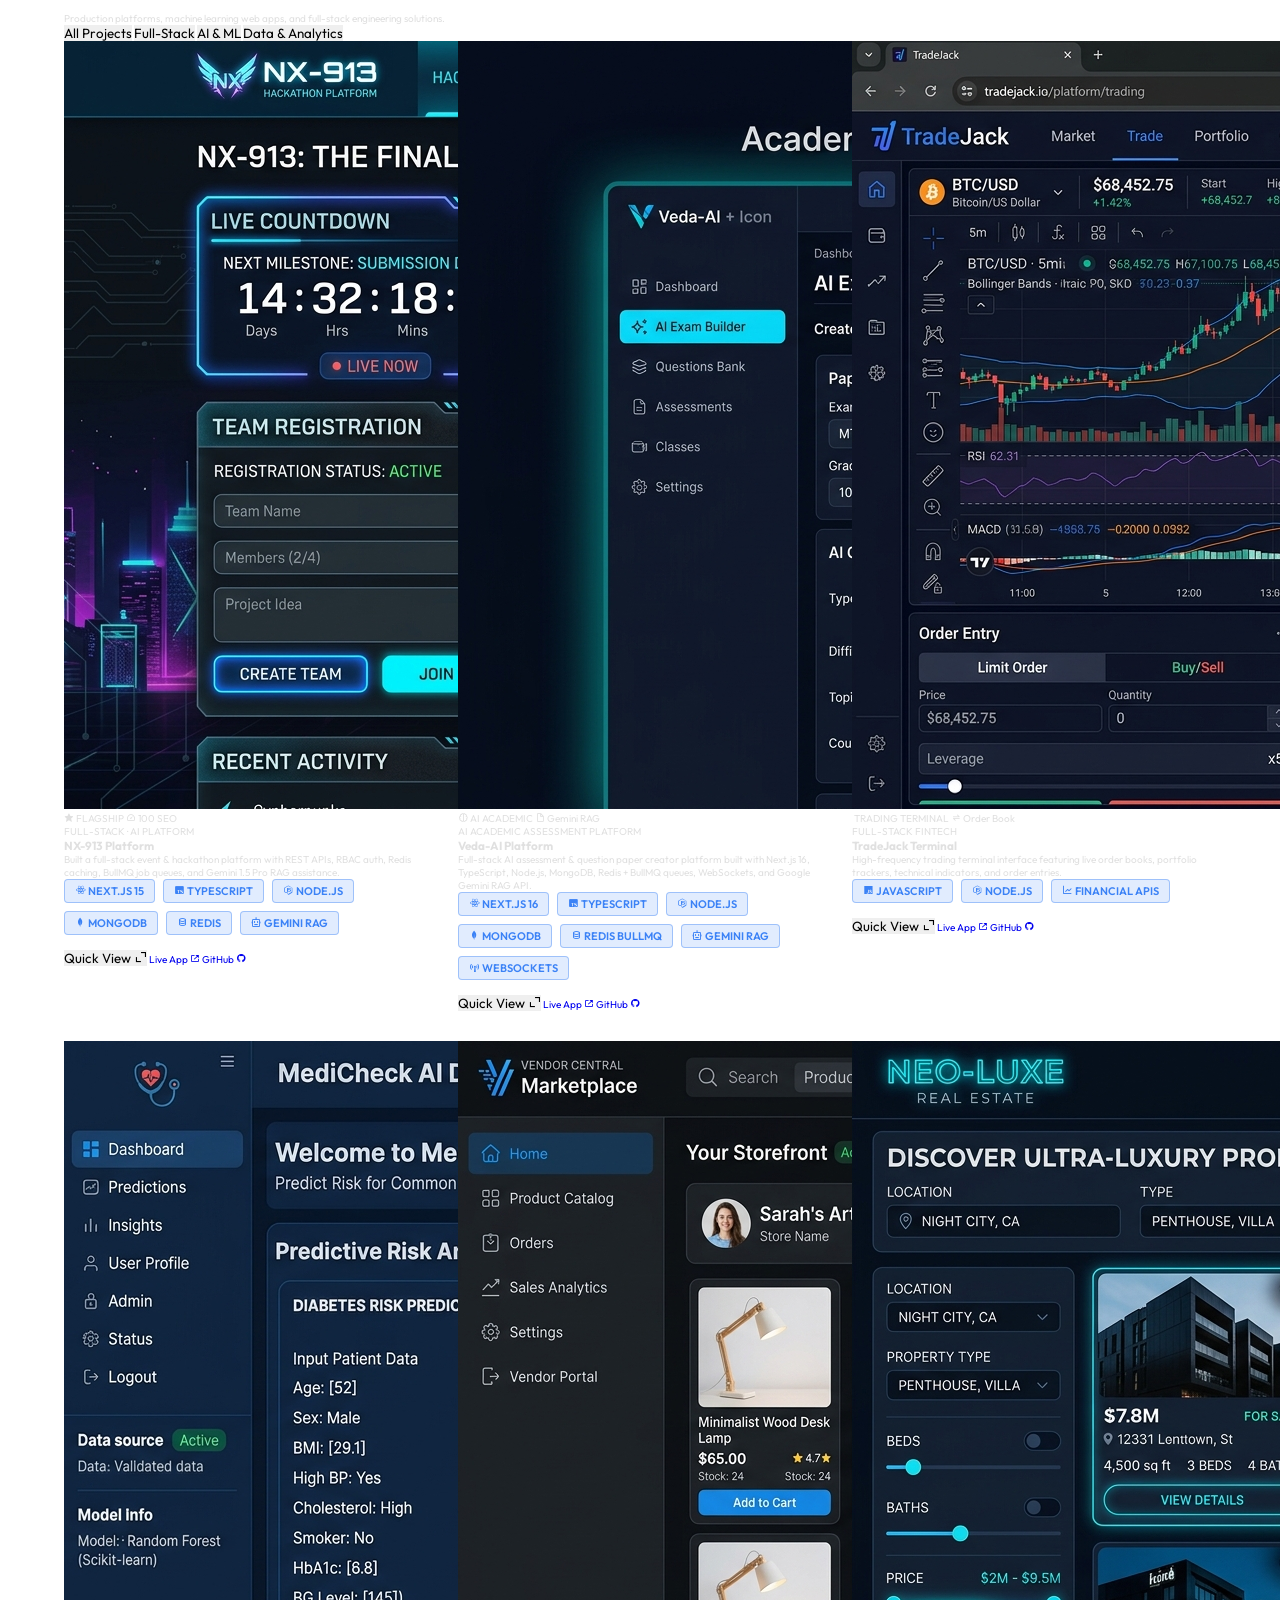
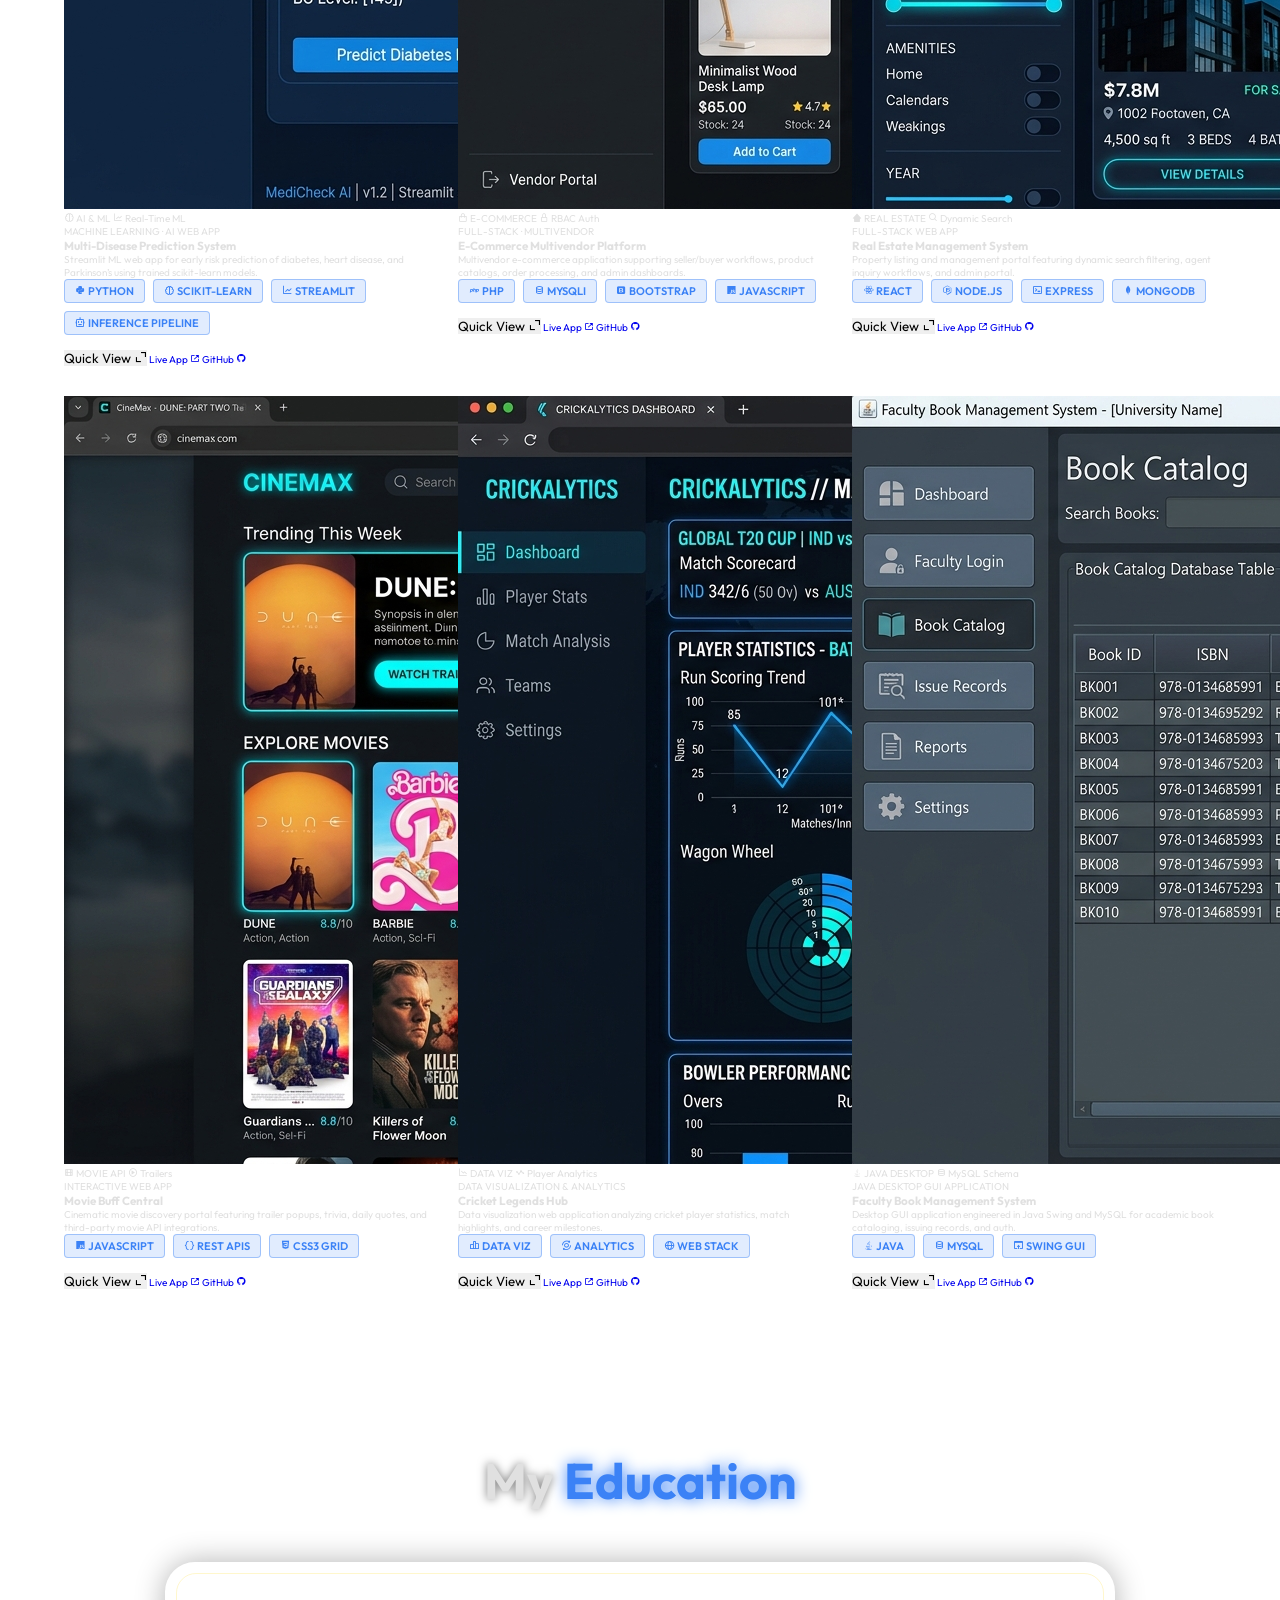
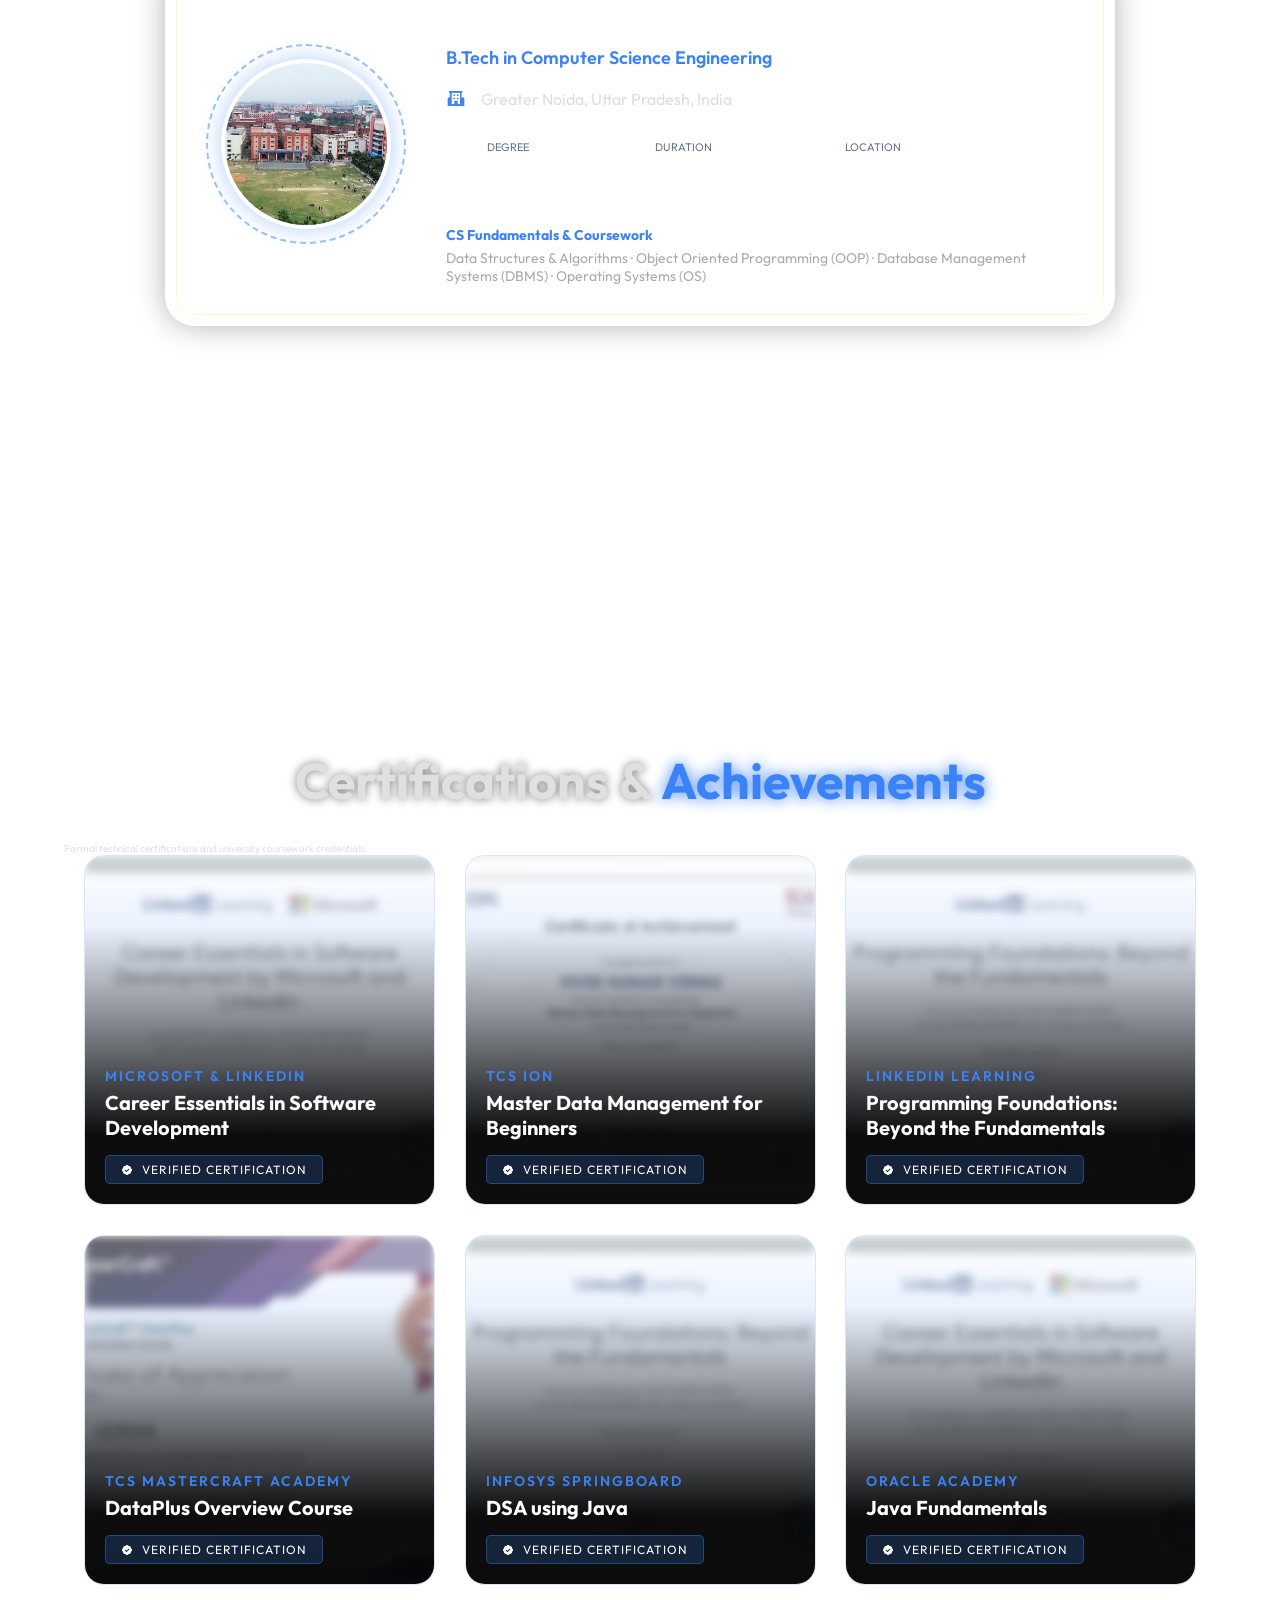
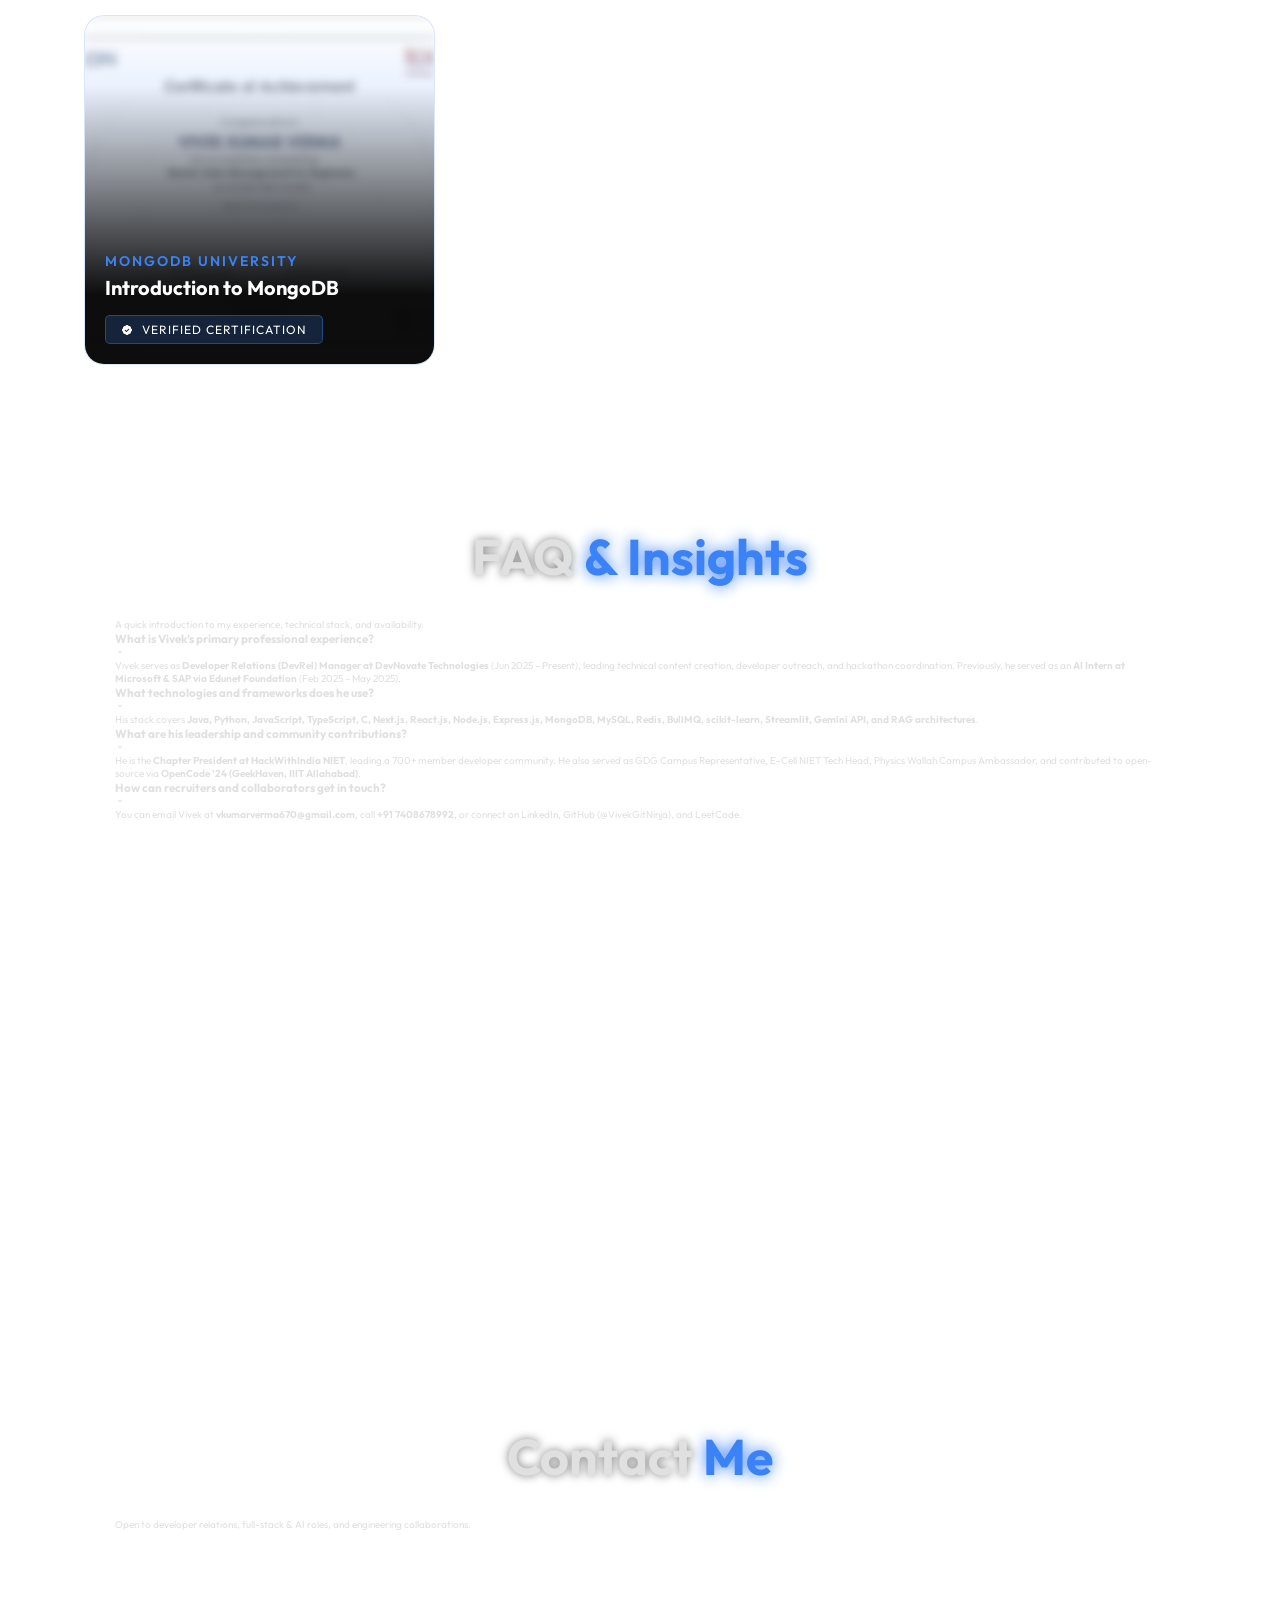
==== commit 37cbea93: "feat: add contact section structure & holo info panel" ====
--- a/index.html
+++ b/index.html
@@ -1608,3 +1608,63 @@
                         <div class="cert-badge"><i class='bx bxs-badge-check'></i> Verified Certification</div>
                     </div>
                 </div>
+                <div class="cert-glow"></div>
+            </div>
+
+        </div>
+    </section>
+
+    <!-- FAQ Section (Interactive Accordion) -->
+    <section class="faq" id="faq">
+        <h2 class="heading">FAQ <span>& Insights</span></h2>
+        <p class="section-subtitle">A quick introduction to my experience, technical stack, and availability.</p>
+        
+        <div class="faq-container">
+            <div class="faq-item">
+                <div class="faq-header">
+                    <h3>What is Vivek’s primary professional experience?</h3>
+                    <i class='bx bx-chevron-down faq-icon'></i>
+                </div>
+                <div class="faq-content">
+                    <p>Vivek serves as <strong>Developer Relations (DevRel) Manager at DevNovate Technologies</strong> (Jun 2025 – Present), leading technical content creation, developer outreach, and hackathon coordination. Previously, he served as an <strong>AI Intern at Microsoft & SAP via Edunet Foundation</strong> (Feb 2025 – May 2025).</p>
+                </div>
+            </div>
+
+            <div class="faq-item">
+                <div class="faq-header">
+                    <h3>What technologies and frameworks does he use?</h3>
+                    <i class='bx bx-chevron-down faq-icon'></i>
+                </div>
+                <div class="faq-content">
+                    <p>His stack covers <strong>Java, Python, JavaScript, TypeScript, C, Next.js, React.js, Node.js, Express.js, MongoDB, MySQL, Redis, BullMQ, scikit-learn, Streamlit, Gemini API, and RAG architectures</strong>.</p>
+                </div>
+            </div>
+
+            <div class="faq-item">
+                <div class="faq-header">
+                    <h3>What are his leadership and community contributions?</h3>
+                    <i class='bx bx-chevron-down faq-icon'></i>
+                </div>
+                <div class="faq-content">
+                    <p>He is the <strong>Chapter President at HackWithIndia NIET</strong>, leading a 700+ member developer community. He also served as GDG Campus Representative, E-Cell NIET Tech Head, Physics Wallah Campus Ambassador, and contributed to open-source via <strong>OpenCode ’24 (GeekHaven, IIIT Allahabad)</strong>.</p>
+                </div>
+            </div>
+
+            <div class="faq-item">
+                <div class="faq-header">
+                    <h3>How can recruiters and collaborators get in touch?</h3>
+                    <i class='bx bx-chevron-down faq-icon'></i>
+                </div>
+                <div class="faq-content">
+                    <p>You can email Vivek at <strong>vkumarverma670@gmail.com</strong>, call <strong>+91 7408678992</strong>, or connect on LinkedIn, GitHub (@VivekGitNinja), and LeetCode.</p>
+                </div>
+            </div>
+        </div>
+    </section>
+
+    <!-- Contact Section -->
+    <section class="contact" id="contact">
+        <h2 class="heading">Contact <span>Me</span></h2>
+        <p class="section-subtitle">Open to developer relations, full-stack & AI roles, and engineering collaborations.</p>
+
+        <div class="contact-wrapper">
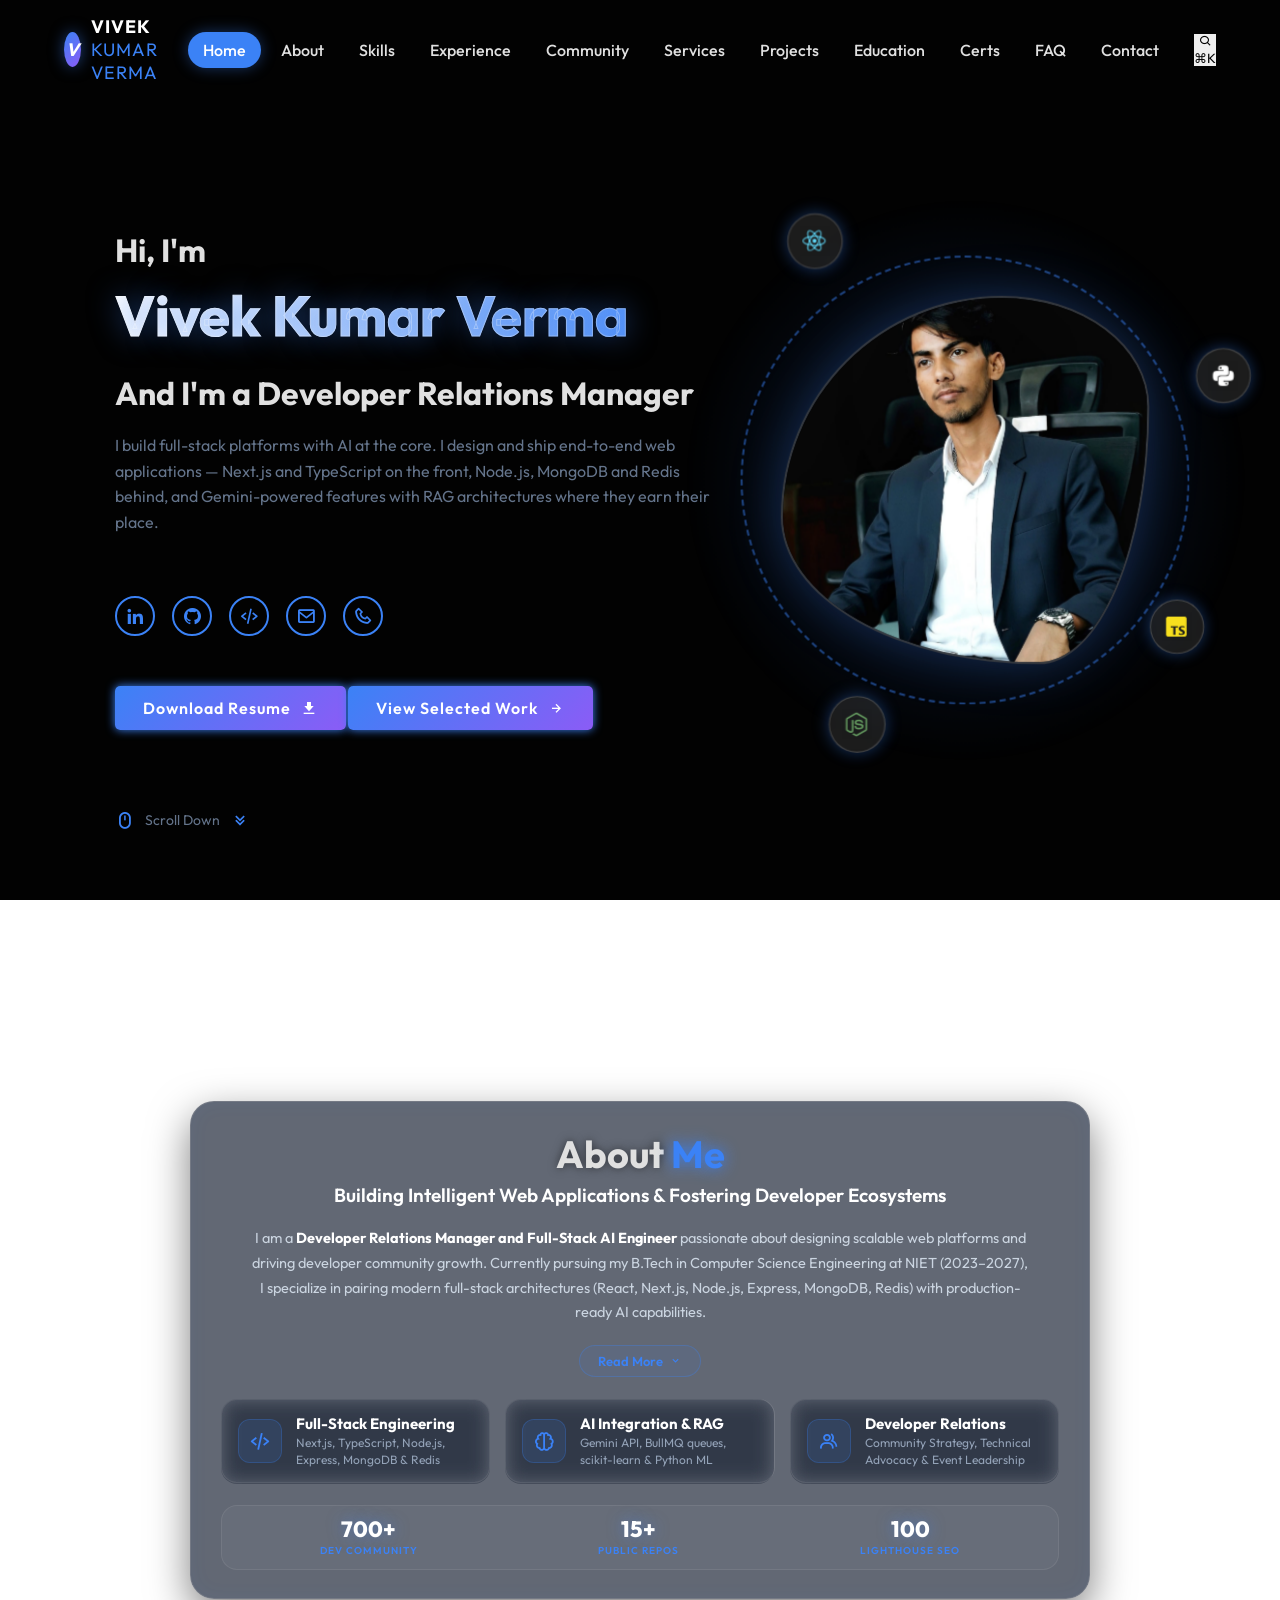
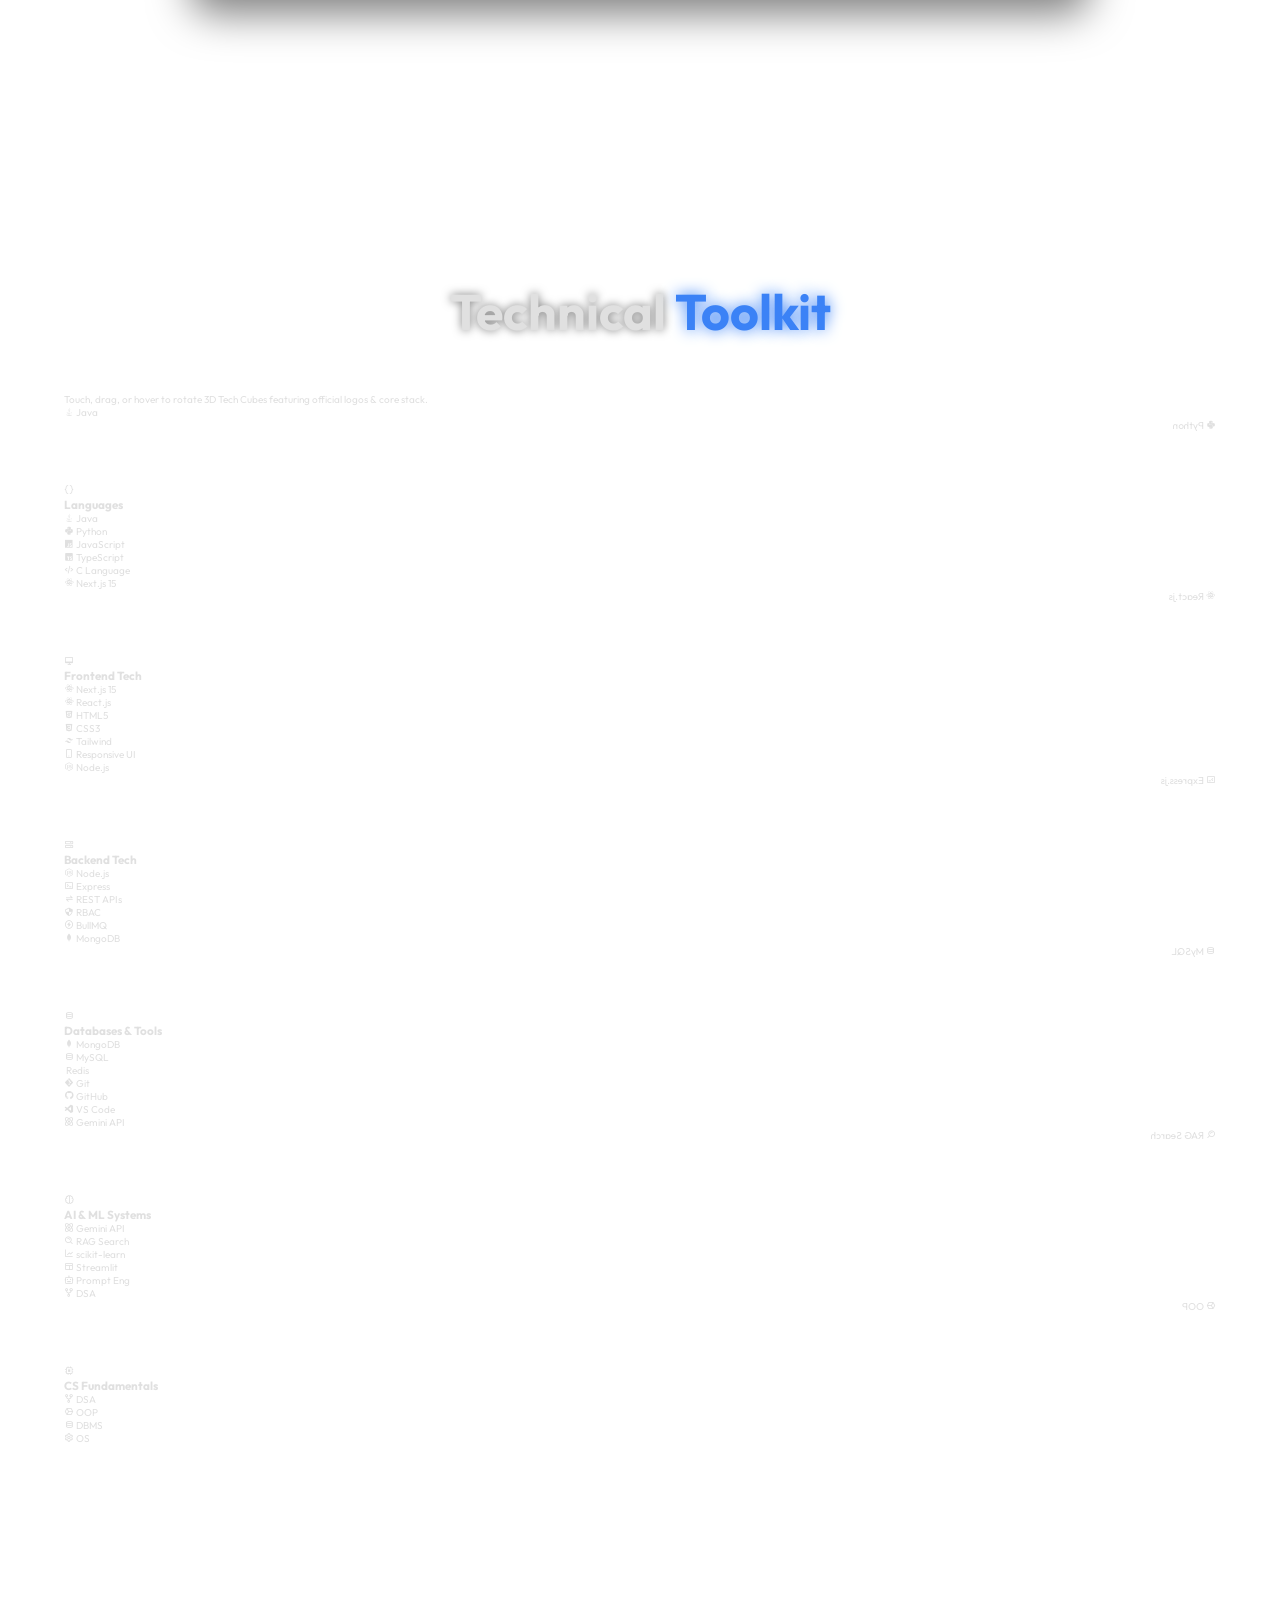
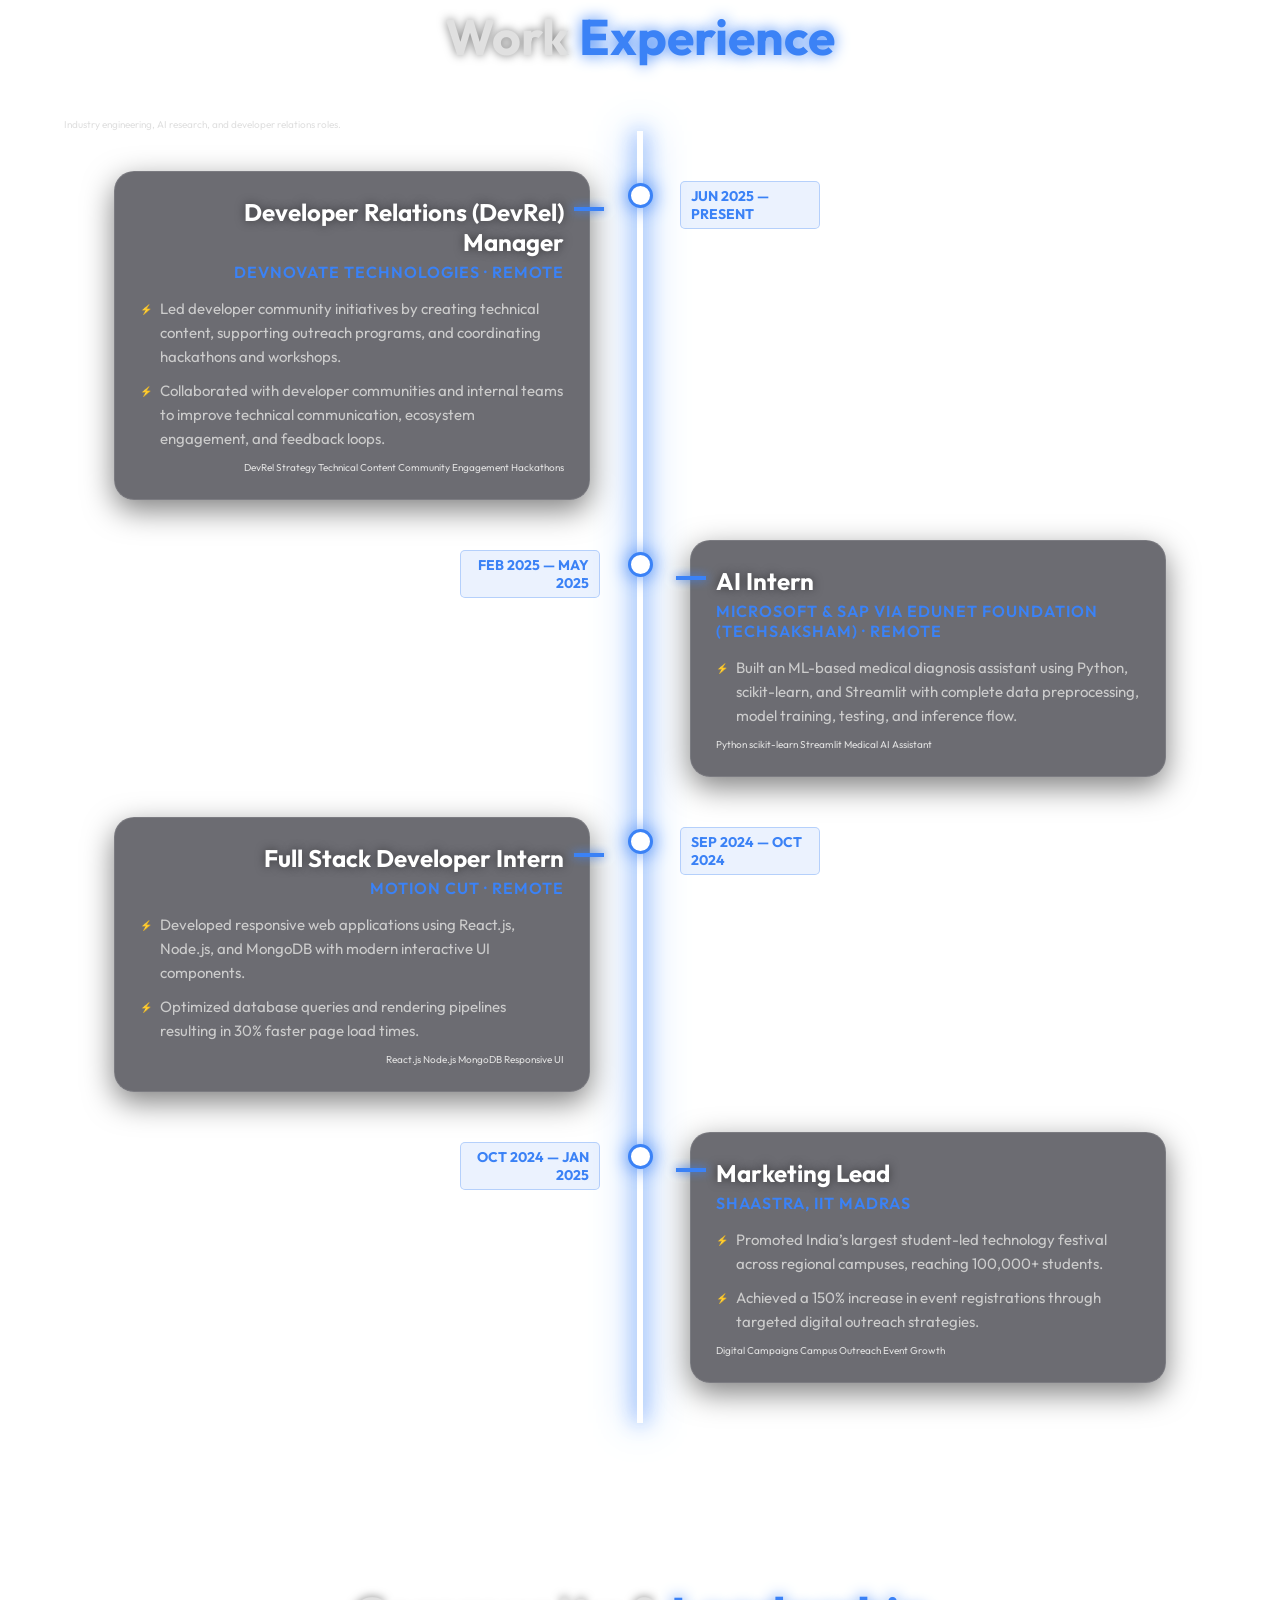
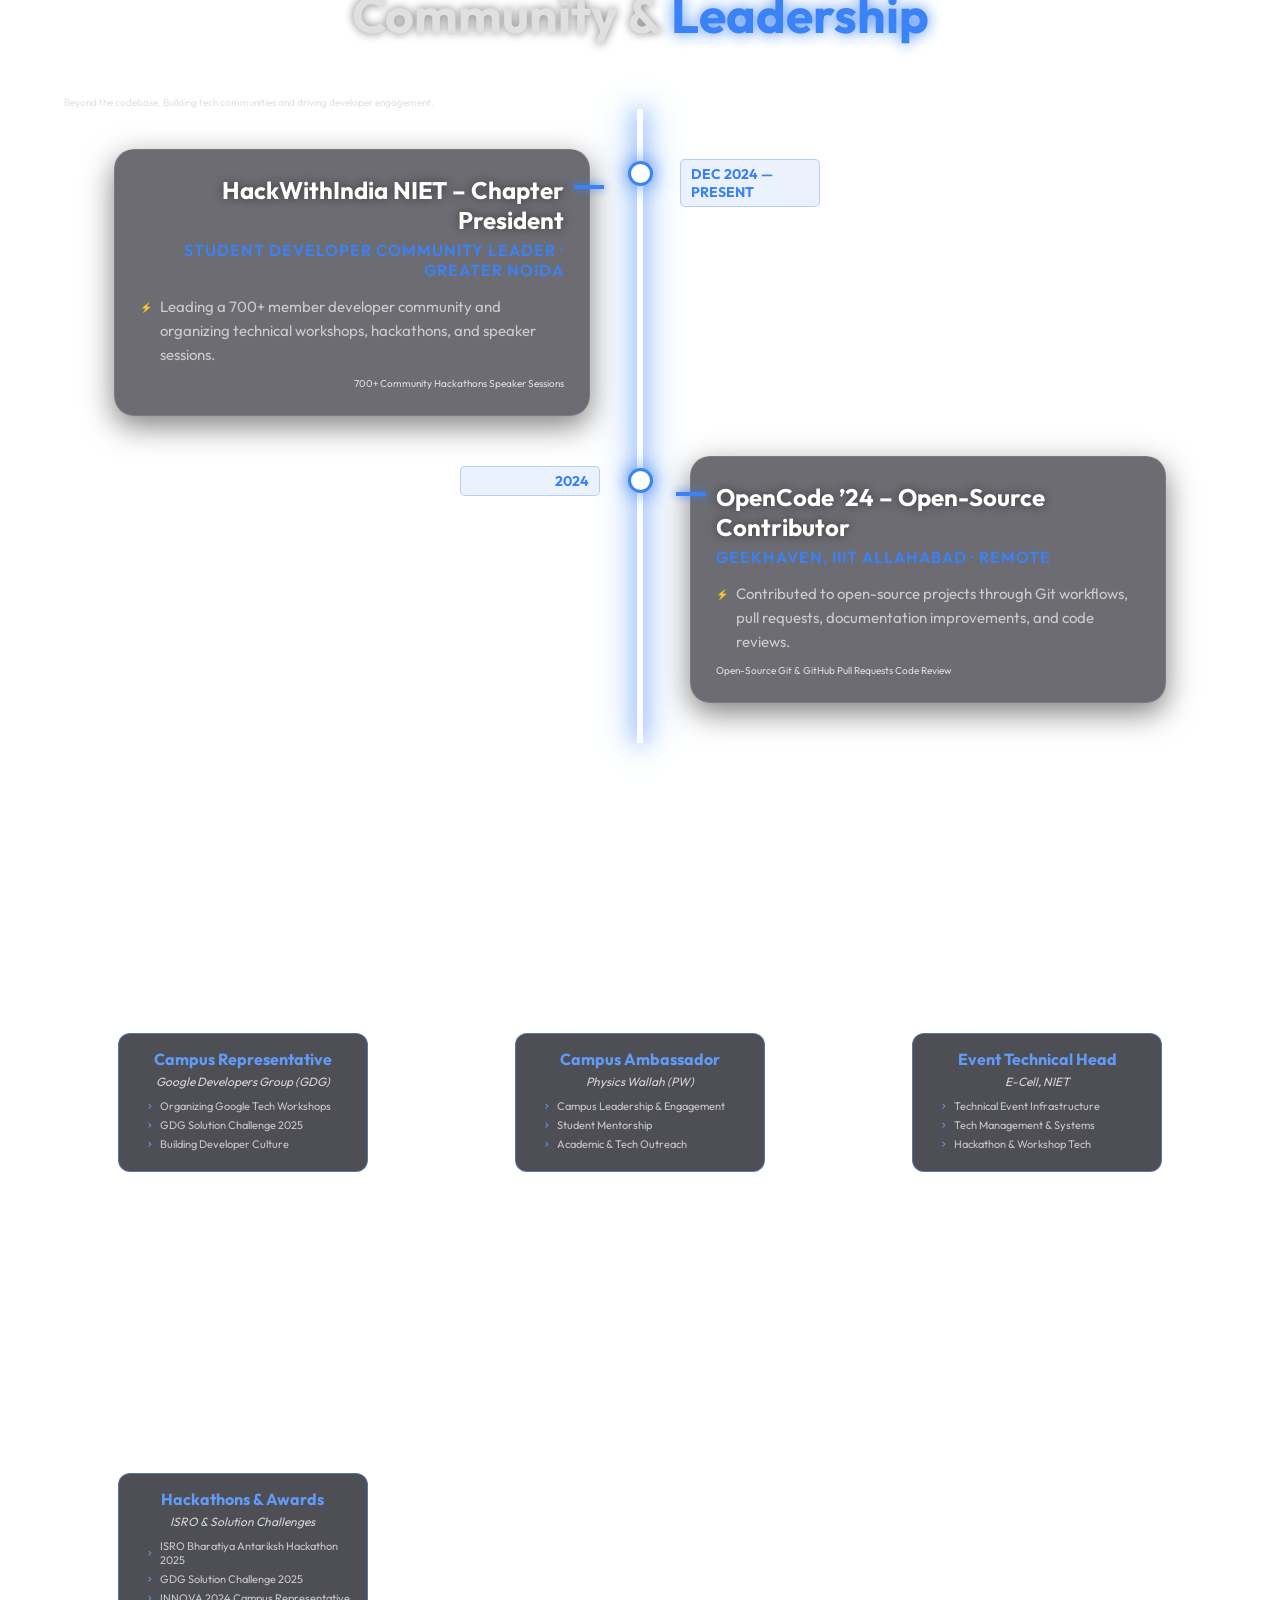
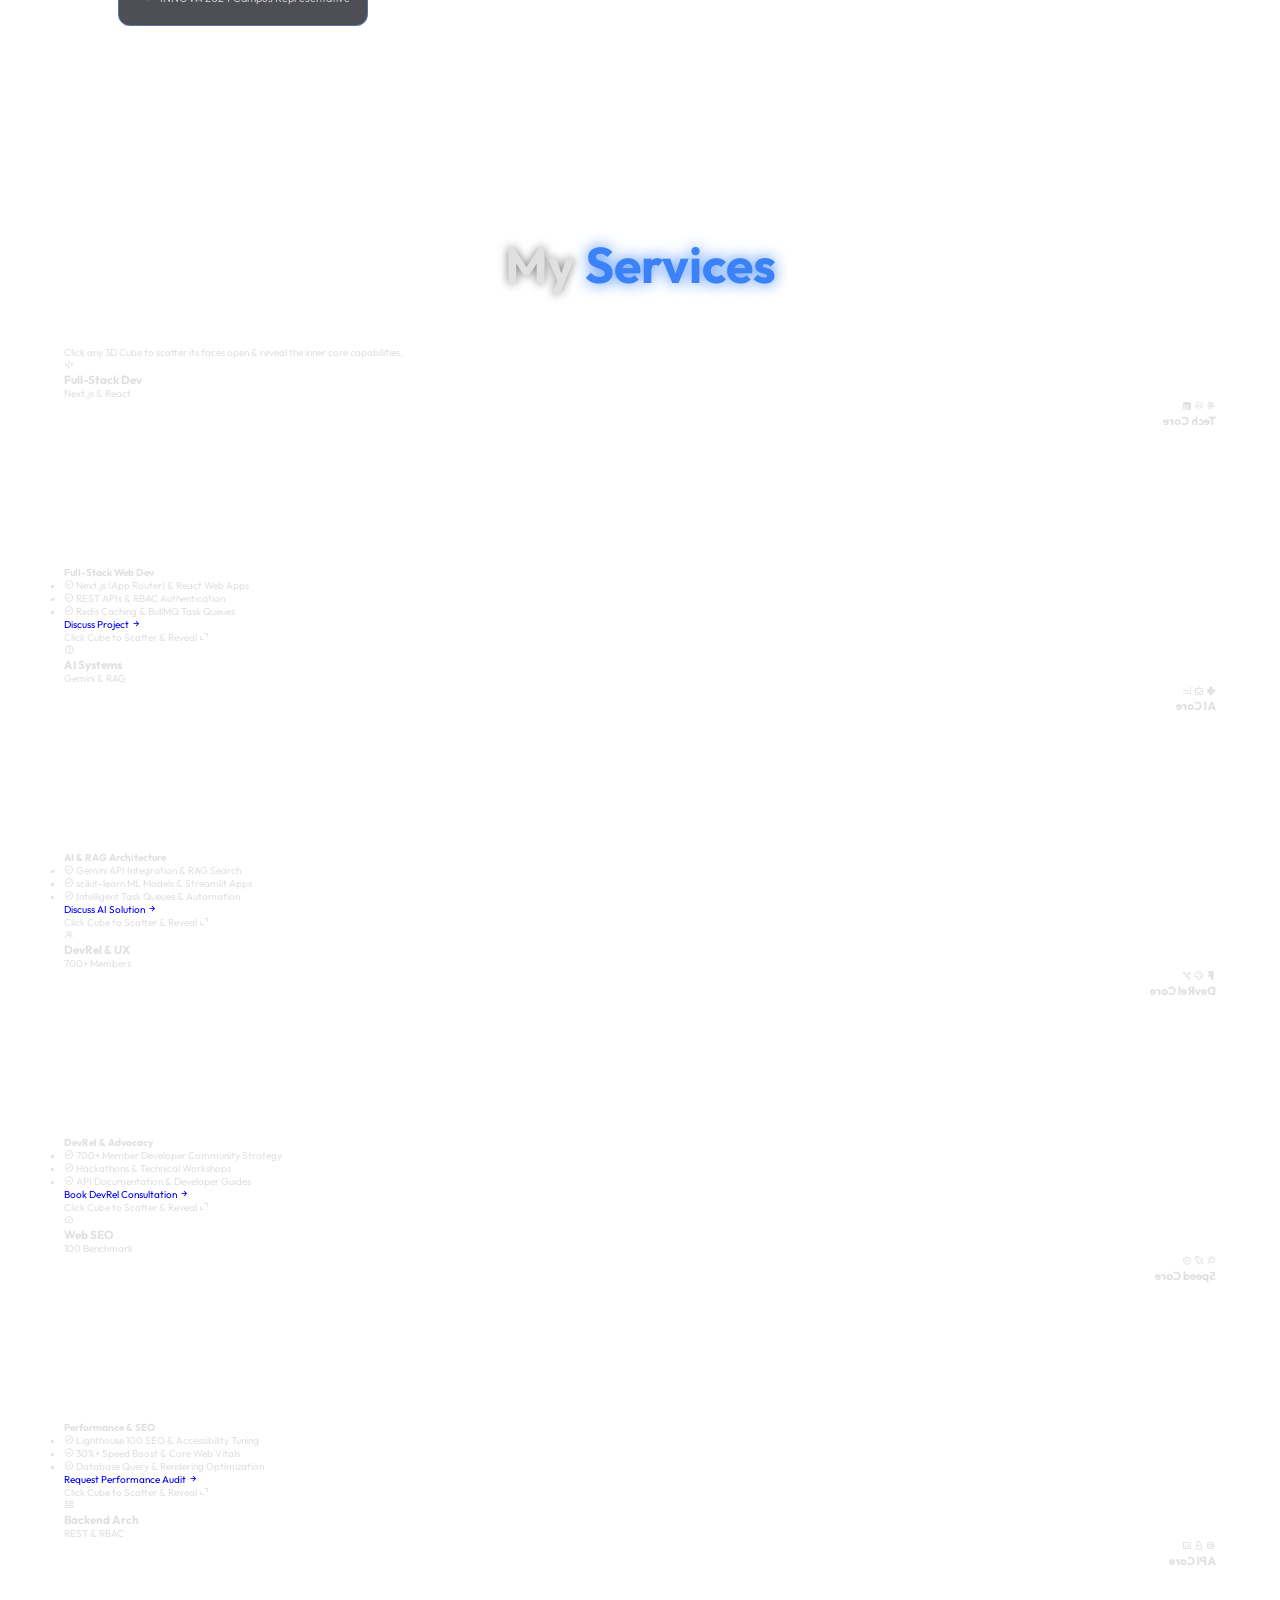
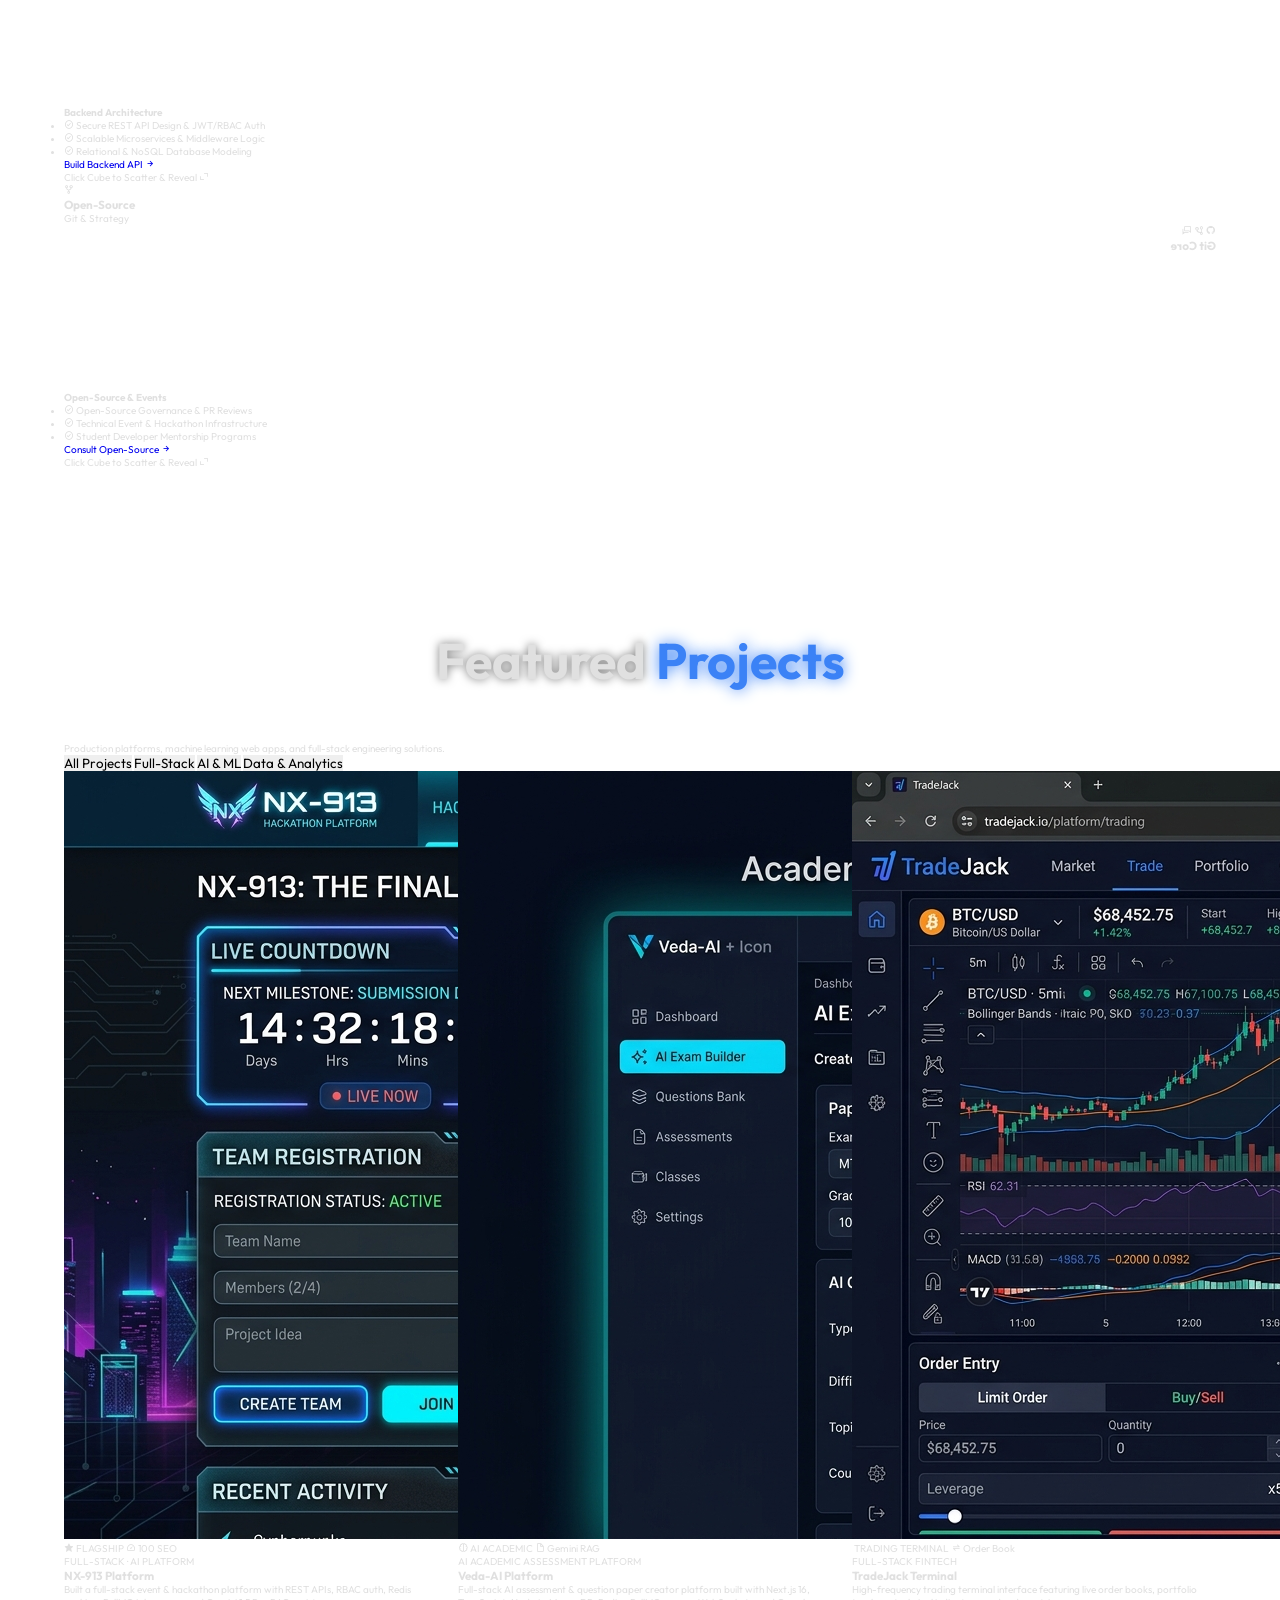
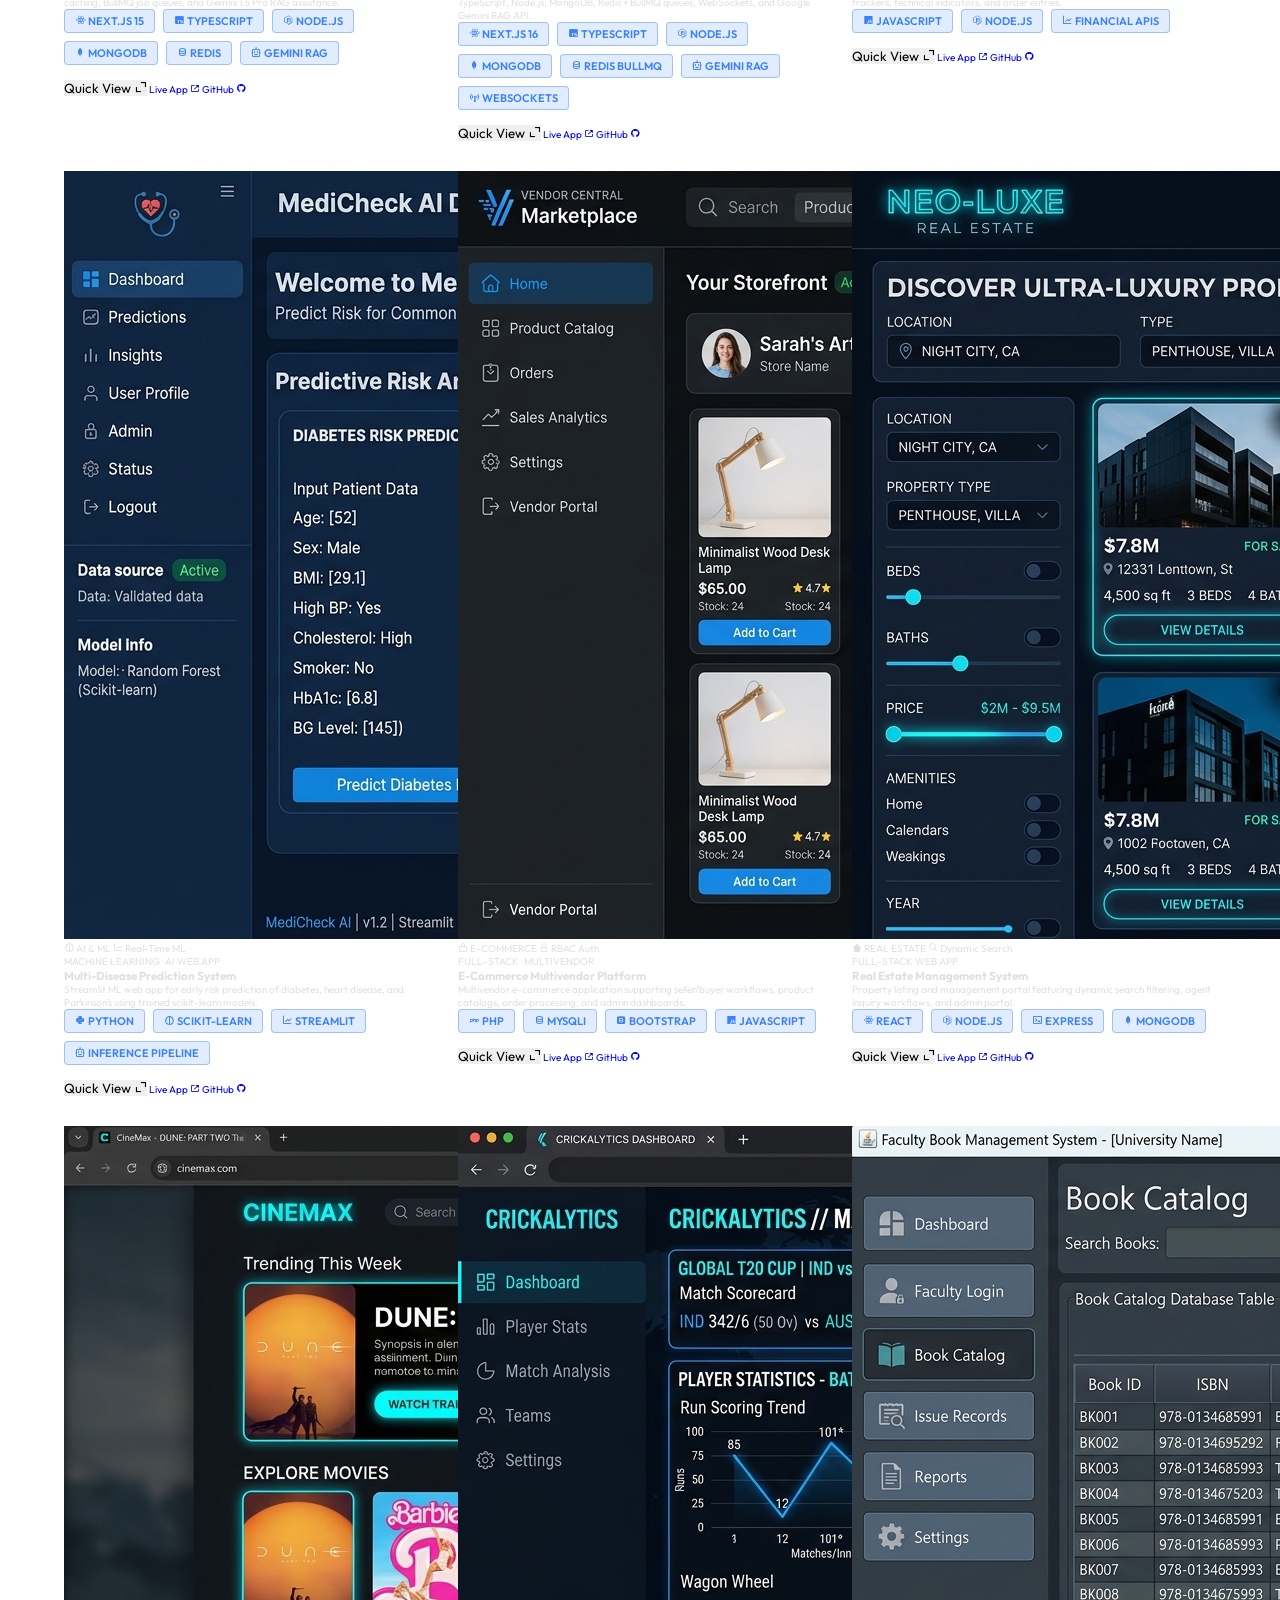
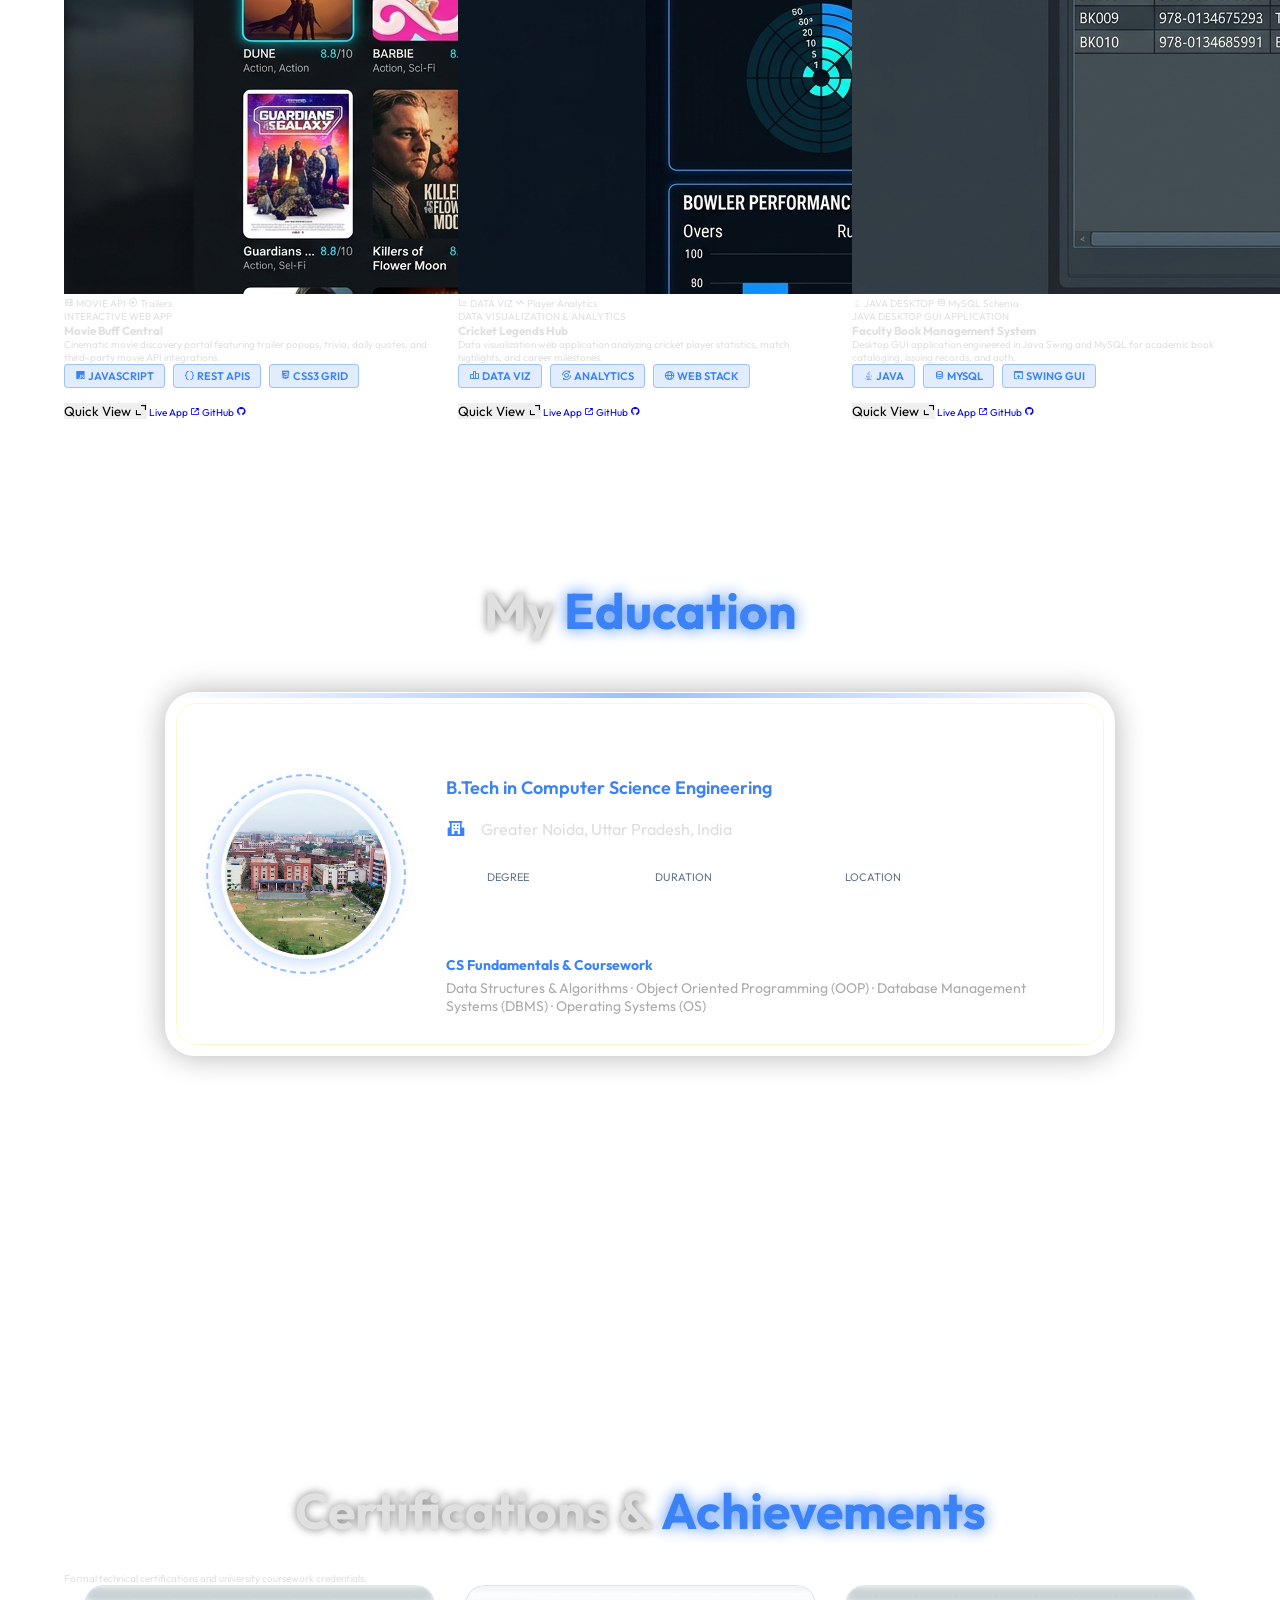
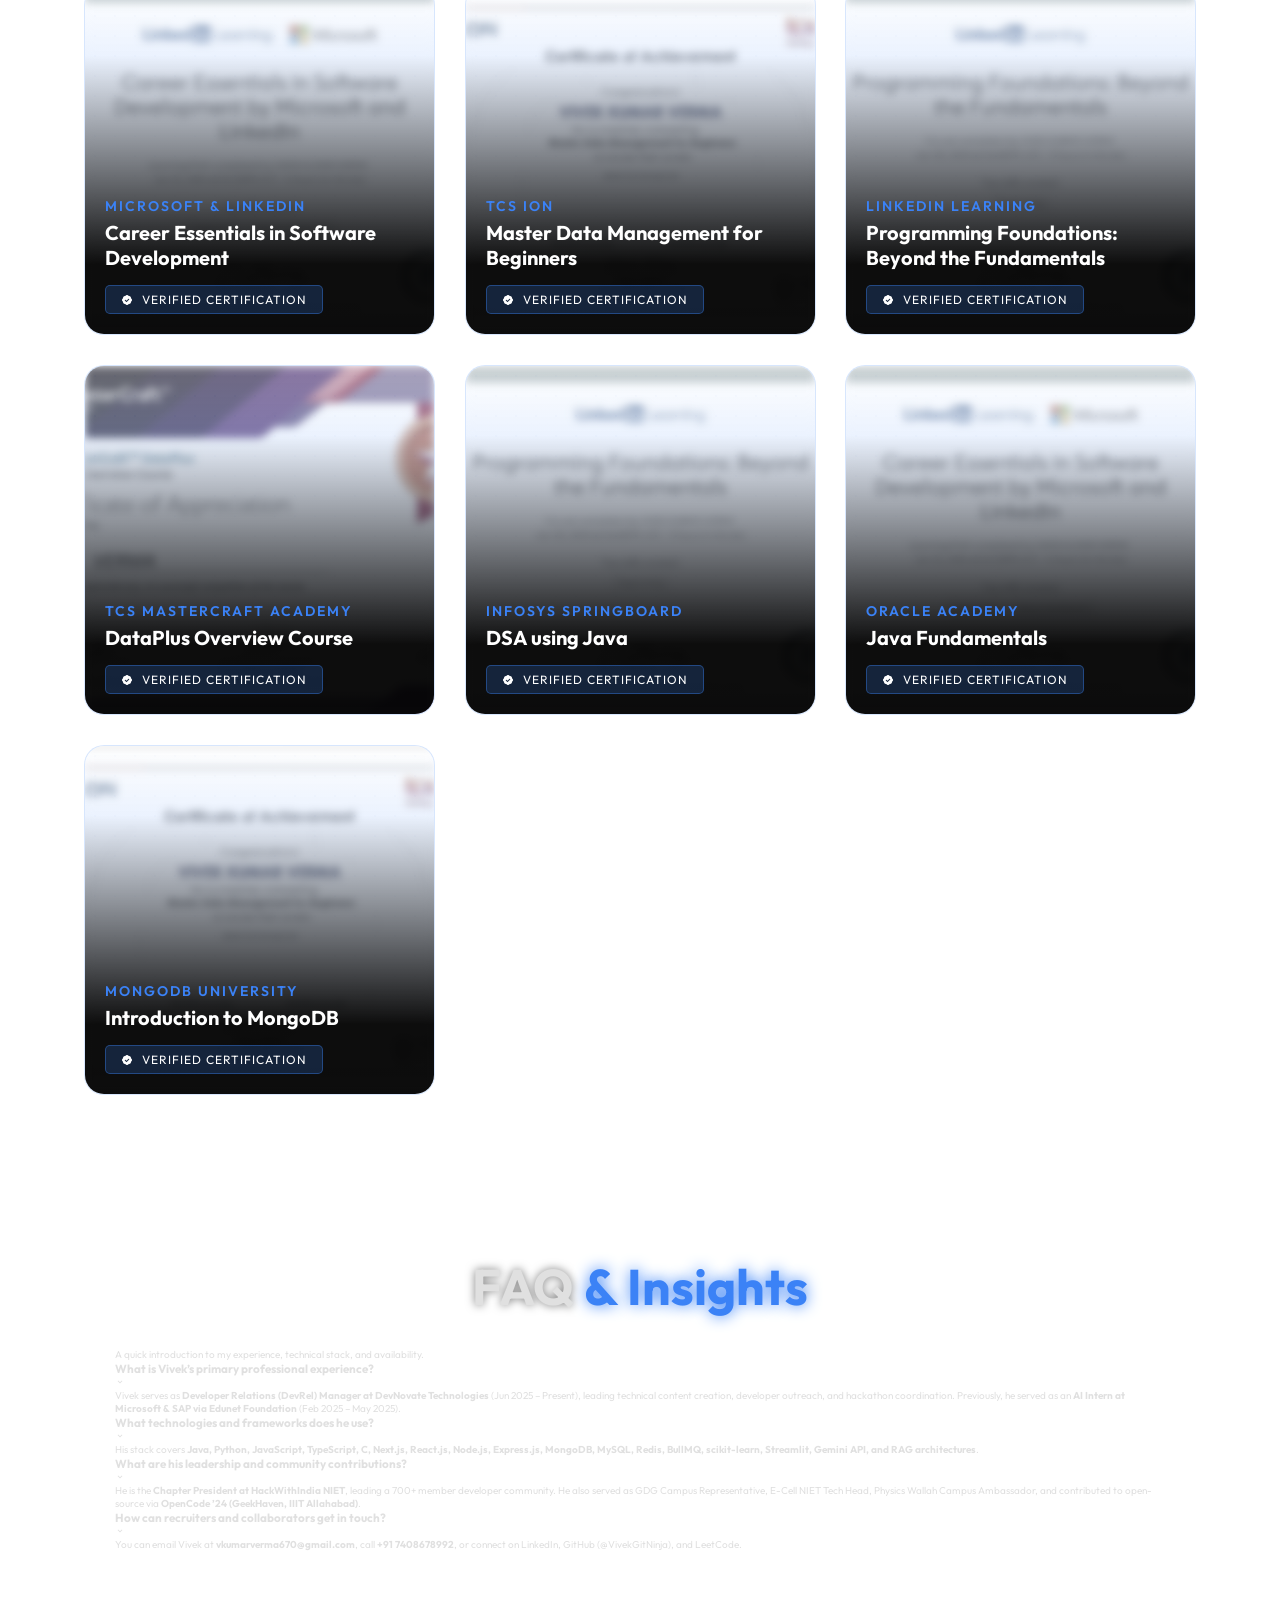
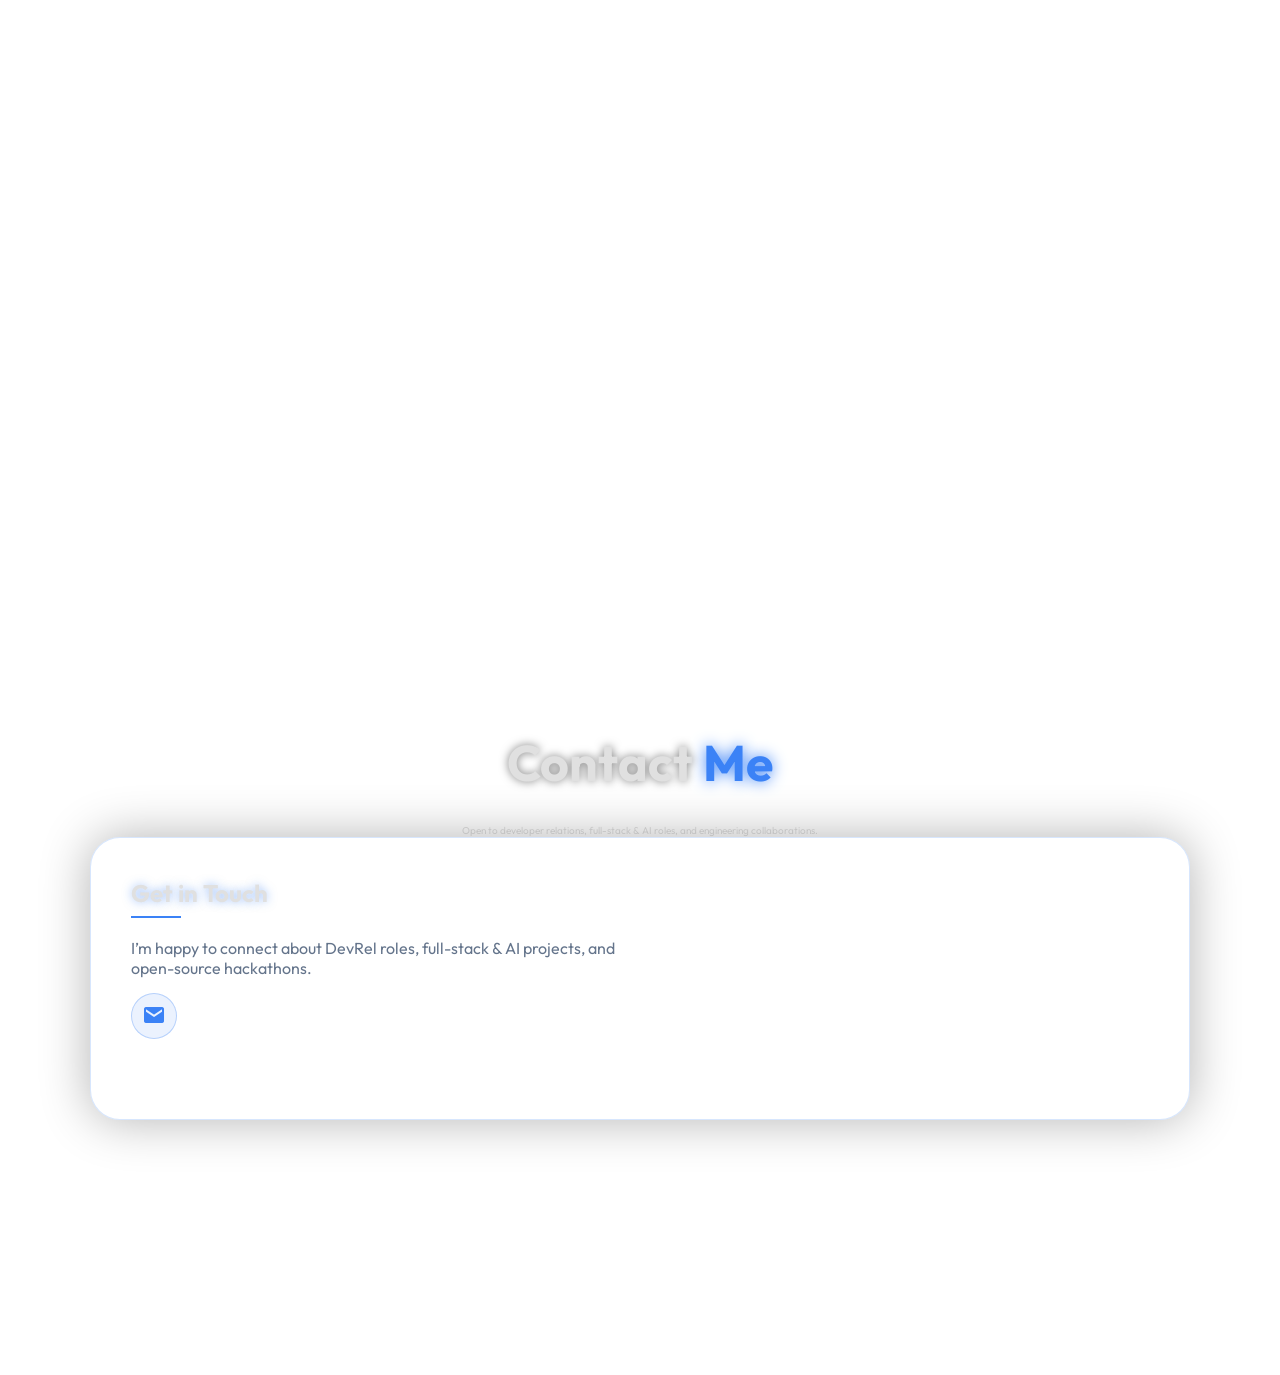
==== commit 3cf6ad1f: "feat: add Cyberpunk Command Palette modal markup" ====
--- a/index.html
+++ b/index.html
@@ -1668,3 +1668,13 @@
         <p class="section-subtitle">Open to developer relations, full-stack & AI roles, and engineering collaborations.</p>
 
         <div class="contact-wrapper">
+            <!-- Left Panel: Holo-Info -->
+            <div class="contact-info">
+                <h3>Get in Touch</h3>
+                <p>I’m happy to connect about DevRel roles, full-stack & AI projects, and open-source hackathons.</p>
+
+                <div class="info-item">
+                    <i class='bx bxs-envelope'></i>
+                    <span>vkumarverma670@gmail.com</span>
+                </div>
+                <div class="info-item">
--- a/style.css
+++ b/style.css
@@ -1998,3 +1998,1503 @@
 }
 
 .cert-link:hover {
+    background: var(--main-color);
+    color: #000;
+}
+
+.cert-link i {
+    margin-left: 5px;
+}
+
+/* Tech Grid */
+.cert-card::before {
+    content: '';
+    position: absolute;
+    top: 0;
+    left: 0;
+    width: 100%;
+    height: 100%;
+    background:
+        radial-gradient(circle at center, rgba(59, 130, 246, 0.05) 1px, transparent 1px);
+    background-size: 20px 20px;
+    z-index: 1;
+    pointer-events: none;
+}
+
+/* Animation */
+@keyframes floatCard {
+
+    0%,
+    100% {
+        transform: translateY(0);
+    }
+
+    50% {
+        transform: translateY(-10px);
+    }
+}
+
+@keyframes borderPulse {
+    0% {
+        border-color: rgba(59, 130, 246, 0.2);
+        box-shadow: 0 0 10px rgba(59, 130, 246, 0.05);
+    }
+
+    100% {
+        border-color: rgba(59, 130, 246, 0.5);
+        box-shadow: 0 0 25px rgba(59, 130, 246, 0.2);
+    }
+}
+
+
+/* Contact Section (Holographic Hub) */
+
+.contact {
+    background: transparent;
+    padding: 8rem 5%;
+    min-height: 100vh;
+    display: flex;
+    justify-content: center;
+    align-items: center;
+    flex-direction: column;
+}
+
+.contact-wrapper {
+    display: grid;
+    grid-template-columns: 1fr 1fr;
+    background: rgba(255, 255, 255, 0.02);
+    backdrop-filter: blur(15px);
+    -webkit-backdrop-filter: blur(15px);
+    border: 1px solid rgba(59, 130, 246, 0.2);
+    border-radius: 30px;
+    padding: 4rem;
+    gap: 4rem;
+    max-width: 1100px;
+    width: 100%;
+    box-shadow: 0 0 50px rgba(0, 0, 0, 0.3);
+    position: relative;
+    overflow: hidden;
+    animation: floatCard 6s ease-in-out infinite;
+}
+
+/* Scanning Effect */
+.scan-line {
+    position: absolute;
+    top: 0;
+    left: 0;
+    width: 100%;
+    height: 5px;
+    background: linear-gradient(90deg, transparent, var(--main-color), transparent);
+    animation: scanSweep 4s linear infinite;
+    opacity: 0.5;
+    pointer-events: none;
+}
+
+/* Left Panel: Info */
+.contact-info {
+    display: flex;
+    flex-direction: column;
+    justify-content: center;
+}
+
+.contact-info h3 {
+    font-size: 3.2rem;
+    color: #fff;
+    margin-bottom: 1rem;
+    text-shadow: 0 0 10px rgba(59, 130, 246, 0.5);
+}
+
+.contact-info p {
+    font-size: 1.6rem;
+    color: var(--accent-color);
+    margin-bottom: 3rem;
+}
+
+.info-item {
+    display: flex;
+    align-items: center;
+    gap: 1.5rem;
+    margin-bottom: 2rem;
+    transition: 0.3s ease;
+}
+
+.info-item i {
+    font-size: 2.4rem;
+    color: var(--main-color);
+    background: rgba(59, 130, 246, 0.1);
+    padding: 1rem;
+    border-radius: 50%;
+    border: 1px solid rgba(59, 130, 246, 0.3);
+    transition: 0.3s ease;
+}
+
+.info-item:hover i {
+    background: var(--main-color);
+    color: #fff;
+    box-shadow: 0 0 20px var(--main-color);
+}
+
+.info-item span {
+    font-size: 1.6rem;
+    color: #fff;
+}
+
+.social-links {
+    margin-top: 2rem;
+    display: flex;
+    gap: 2rem;
+}
+
+.social-links a {
+    display: inline-flex;
+    justify-content: center;
+    align-items: center;
+    width: 4.5rem;
+    height: 4.5rem;
+    background: transparent;
+    border: 2px solid var(--main-color);
+    border-radius: 50%;
+    font-size: 2.2rem;
+    color: var(--main-color);
+    margin: 0;
+    /* Reset margin */
+    transition: 0.5s ease;
+}
+
+.social-links a:hover {
+    background: var(--main-color);
+    color: var(--bg-color);
+    transform: translateY(-5px);
+    box-shadow: 0 0 20px var(--main-color);
+}
+
+/* Right Panel: Form */
+.contact-form h3 {
+    font-size: 2.4rem;
+    color: #fff;
+    margin-bottom: 2rem;
+}
+
+.input-group {
+    position: relative;
+    margin-bottom: 2.5rem;
+}
+
+.input-group input,
+.input-group textarea {
+    width: 100%;
+    padding: 1.5rem;
+    background: rgba(0, 0, 0, 0.2);
+    border: 1px solid rgba(255, 255, 255, 0.1);
+    border-radius: 10px;
+    font-size: 1.6rem;
+    color: #fff;
+    outline: none;
+    transition: 0.3s ease;
+}
+
+.input-group textarea {
+    height: 150px;
+    resize: none;
+}
+
+.input-group label {
+    position: absolute;
+    left: 1.5rem;
+    top: 1.5rem;
+    font-size: 1.6rem;
+    color: var(--accent-color);
+    pointer-events: none;
+    transition: 0.3s ease;
+}
+
+/* Floating Label Logic */
+.input-group input:focus~label,
+.input-group input:valid~label,
+.input-group textarea:focus~label,
+.input-group textarea:valid~label {
+    top: -1rem;
+    left: 1rem;
+    font-size: 1.2rem;
+    color: var(--main-color);
+    background: var(--bg-color);
+    padding: 0 0.5rem;
+    border-radius: 5px;
+}
+
+.input-group input:focus,
+.input-group textarea:focus {
+    border-color: var(--main-color);
+    box-shadow: 0 0 15px rgba(59, 130, 246, 0.2);
+}
+
+.contact-form .btn {
+    width: 100%;
+}
+
+@media (max-width: 900px) {
+    .contact-wrapper {
+        grid-template-columns: 1fr;
+        padding: 3rem;
+        gap: 3rem;
+    }
+
+    .contact-info {
+        text-align: center;
+        align-items: center;
+    }
+
+    .social-links {
+        justify-content: center;
+    }
+}
+
+.contact-info:hover {
+    transform: translateY(-10px);
+}
+
+.contact-info h3 {
+    font-size: 2.4rem;
+    color: var(--text-color);
+    margin-bottom: 2rem;
+    position: relative;
+    padding-bottom: 1rem;
+}
+
+.contact-info h3::after {
+    content: '';
+    position: absolute;
+    left: 0;
+    bottom: 0;
+    width: 50px;
+    height: 2px;
+    background: var(--main-color);
+}
+
+.contact-info p {
+    font-size: 1.6rem;
+    color: var(--accent-color);
+    margin-bottom: 1.5rem;
+    display: flex;
+    align-items: center;
+    gap: 1rem;
+}
+
+.contact-info p i {
+    font-size: 2rem;
+    color: var(--main-color);
+}
+
+.contact-form {
+    background: var(--snd-bg-color);
+    padding: 3rem;
+    border-radius: 1.5rem;
+    box-shadow: 0 0 1rem rgba(0, 0, 0, 0.1);
+    border: 1px solid var(--main-color);
+}
+
+.contact-form h3 {
+    font-size: 2.4rem;
+    color: var(--text-color);
+    margin-bottom: 2rem;
+    position: relative;
+    padding-bottom: 1rem;
+}
+
+.contact-form h3::after {
+    content: '';
+    position: absolute;
+    left: 0;
+    bottom: 0;
+    width: 50px;
+    height: 2px;
+    background: var(--main-color);
+}
+
+.input-box {
+    position: relative;
+    margin-bottom: 2rem;
+}
+
+.input-box input,
+.input-box textarea {
+    width: 100%;
+    padding: 1.5rem;
+    font-size: 1.6rem;
+    color: var(--text-color);
+    background: var(--bg-color);
+    border: 1px solid var(--main-color);
+    border-radius: 0.8rem;
+    outline: none;
+    transition: all 0.3s ease;
+}
+
+.input-box input:focus,
+.input-box textarea:focus {
+    border-color: var(--hover-color);
+    box-shadow: 0 0 1rem rgba(100, 255, 218, 0.2);
+}
+
+.input-box textarea {
+    resize: none;
+    min-height: 150px;
+}
+
+.contact-form .btn {
+    padding: 1.2rem 3rem;
+    font-size: 1.6rem;
+    background: var(--main-color);
+    color: var(--bg-color);
+    border: none;
+    border-radius: 0.8rem;
+    cursor: pointer;
+    transition: all 0.3s ease;
+    display: inline-flex;
+    align-items: center;
+    gap: 1rem;
+}
+
+.contact-form .btn:hover {
+    background: var(--hover-color);
+    transform: translateY(-3px);
+    box-shadow: 0 5px 15px rgba(100, 255, 218, 0.3);
+}
+
+.contact-form .btn i {
+    font-size: 2rem;
+}
+
+/* Footer Section */
+/* --- Holographic Control Deck (Footer) --- */
+.footer {
+    background: #050510;
+    padding: 6rem 0 2rem;
+    position: relative;
+    overflow: hidden;
+    border-top: 2px solid var(--main-color);
+    box-shadow: 0 -10px 50px rgba(59, 130, 246, 0.2);
+}
+
+/* Neon Grid Floor */
+.footer::before {
+    content: '';
+    position: absolute;
+    top: 0;
+    left: 0;
+    width: 200%;
+    height: 100%;
+    background-image:
+        linear-gradient(rgba(59, 130, 246, 0.1) 1px, transparent 1px),
+        linear-gradient(90deg, rgba(59, 130, 246, 0.1) 1px, transparent 1px);
+    background-size: 40px 40px;
+    transform: perspective(500px) rotateX(60deg) translateY(-100px) translateZ(-200px);
+    animation: gridMove 20s linear infinite;
+    z-index: 0;
+    opacity: 0.3;
+}
+
+@keyframes gridMove {
+    0% {
+        transform: perspective(500px) rotateX(60deg) translateY(0) translateZ(-200px);
+    }
+
+    100% {
+        transform: perspective(500px) rotateX(60deg) translateY(40px) translateZ(-200px);
+    }
+}
+
+.footer-grid {
+    display: grid;
+    grid-template-columns: 1fr 1fr 1fr;
+    gap: 4rem;
+    max-width: 1200px;
+    margin: 0 auto;
+    position: relative;
+    z-index: 10;
+    padding: 0 5%;
+}
+
+/* Glass Modules */
+.footer-module {
+    background: rgba(10, 10, 20, 0.6);
+    backdrop-filter: blur(10px);
+    border: 1px solid rgba(255, 255, 255, 0.1);
+    padding: 2.5rem;
+    border-radius: 15px;
+    transition: 0.4s ease;
+}
+
+.footer-module:hover {
+    border-color: var(--main-color);
+    box-shadow: 0 0 30px rgba(59, 130, 246, 0.2);
+    transform: translateY(-5px);
+}
+
+.footer-module h3 {
+    font-size: 2rem;
+    color: #fff;
+    margin-bottom: 1.5rem;
+    text-transform: uppercase;
+    letter-spacing: 2px;
+    border-bottom: 1px solid rgba(59, 130, 246, 0.3);
+    padding-bottom: 1rem;
+}
+
+/* Identity Module */
+.dev-tag {
+    font-family: 'Courier New', monospace;
+    color: var(--main-color);
+    font-size: 1.4rem;
+    margin-bottom: 2rem;
+}
+
+.social-links-holo {
+    display: flex;
+    gap: 1.5rem;
+}
+
+.social-links-holo a {
+    width: 45px;
+    height: 45px;
+    background: rgba(255, 255, 255, 0.05);
+    border: 1px solid rgba(59, 130, 246, 0.3);
+    border-radius: 50%;
+    display: flex;
+    justify-content: center;
+    align-items: center;
+    color: #fff;
+    font-size: 2rem;
+    transition: 0.3s;
+}
+
+.social-links-holo a:hover {
+    background: var(--main-color);
+    box-shadow: 0 0 20px var(--main-color);
+    transform: scale(1.1);
+}
+
+/* Navigation Module */
+.footer-links {
+    list-style: none;
+}
+
+.footer-links li {
+    margin-bottom: 1rem;
+}
+
+.footer-links a {
+    font-size: 1.6rem;
+    color: #ccc;
+    text-decoration: none;
+    transition: 0.3s;
+    display: block;
+}
+
+.footer-links a span {
+    color: var(--main-color);
+    margin-right: 10px;
+    font-family: monospace;
+}
+
+.footer-links a:hover {
+    color: #fff;
+    transform: translateX(10px);
+    text-shadow: 0 0 10px rgba(255, 255, 255, 0.5);
+}
+
+/* 3D Prism Uplink */
+.uplink-module {
+    display: flex;
+    flex-direction: column;
+    align-items: center;
+    justify-content: center;
+    text-align: center;
+    cursor: pointer;
+}
+
+.footer-prism-container {
+    perspective: 800px;
+    margin-top: 1rem;
+}
+
+.prism-wrapper {
+    width: 60px;
+    height: 60px;
+    position: relative;
+    transform-style: preserve-3d;
+    animation: prismFloat 3s ease-in-out infinite;
+}
+
+@keyframes prismFloat {
+
+    0%,
+    100% {
+        transform: translateY(0);
+    }
+
+    50% {
+        transform: translateY(-10px);
+    }
+}
+
+.prism-3d {
+    width: 100%;
+    height: 100%;
+    position: absolute;
+    transform-style: preserve-3d;
+    animation: prismSpin 10s linear infinite;
+}
+
+@keyframes prismSpin {
+    0% {
+        transform: rotateX(0) rotateY(0);
+    }
+
+    100% {
+        transform: rotateX(360deg) rotateY(360deg);
+    }
+}
+
+.face {
+    position: absolute;
+    width: 60px;
+    height: 60px;
+    background: rgba(59, 130, 246, 0.2);
+    border: 1px solid var(--main-color);
+    display: flex;
+    justify-content: center;
+    align-items: center;
+    font-size: 3rem;
+    color: #fff;
+    box-shadow: 0 0 15px rgba(59, 130, 246, 0.3);
+}
+
+.front {
+    transform: translateZ(30px);
+}
+
+.back {
+    transform: rotateY(180deg) translateZ(30px);
+}
+
+.right {
+    transform: rotateY(90deg) translateZ(30px);
+}
+
+.left {
+    transform: rotateY(-90deg) translateZ(30px);
+}
+
+.top {
+    transform: rotateX(90deg) translateZ(30px);
+}
+
+.bottom {
+    transform: rotateX(-90deg) translateZ(30px);
+}
+
+.uplink-module:hover .prism-3d {
+    animation-duration: 2s;
+    box-shadow: 0 0 50px var(--main-color);
+}
+
+.uplink-module p {
+    margin-top: 2rem;
+    font-family: monospace;
+    font-size: 1.2rem;
+    color: var(--main-color);
+    text-transform: uppercase;
+    letter-spacing: 2px;
+}
+
+/* System Status Bar */
+.footer-bottom {
+    margin-top: 5rem;
+    padding-top: 2rem;
+    border-top: 1px solid rgba(255, 255, 255, 0.1);
+    display: flex;
+    justify-content: space-between;
+    align-items: center;
+    position: relative;
+    z-index: 10;
+    padding-left: 5%;
+    padding-right: 5%;
+}
+
+.sys-status {
+    color: var(--main-color);
+    font-family: monospace;
+    font-size: 1.4rem;
+    display: flex;
+    align-items: center;
+    gap: 10px;
+}
+
+.status-dot {
+    width: 8px;
+    height: 8px;
+    background: #0f0;
+    border-radius: 50%;
+    box-shadow: 0 0 10px #0f0;
+    animation: blinkStatus 2s infinite;
+}
+
+@keyframes blinkStatus {
+
+    0%,
+    100% {
+        opacity: 1;
+    }
+
+    50% {
+        opacity: 0.3;
+    }
+}
+
+.version-tag {
+    color: #555;
+    font-family: monospace;
+    font-size: 1.2rem;
+}
+
+/* Responsive Footer */
+@media (max-width: 900px) {
+    .footer-grid {
+        grid-template-columns: 1fr;
+        gap: 2rem;
+    }
+
+    .footer-bottom {
+        flex-direction: column;
+        gap: 1.5rem;
+    }
+}
+
+/* Responsive Design */
+@media (max-width: 768px) {
+    .contact-container {
+        grid-template-columns: 1fr;
+        padding: 1rem;
+    }
+
+    .contact-info,
+    .contact-form {
+        padding: 2rem;
+    }
+
+    .contact-info h3,
+    .contact-form h3 {
+        font-size: 2.2rem;
+    }
+
+    .input-box input,
+    .input-box textarea {
+        padding: 1.2rem;
+        font-size: 1.4rem;
+    }
+
+    .footer-content {
+        grid-template-columns: 1fr;
+        text-align: center;
+        gap: 2rem;
+    }
+
+    .footer-section {
+        text-align: center;
+    }
+
+    .footer-section h3::after {
+        left: 50%;
+        transform: translateX(-50%);
+    }
+
+    .social-links {
+        justify-content: center;
+    }
+}
+
+/* Common responsive utilities */
+.hidden {
+    display: none !important;
+}
+
+.text-center {
+    text-align: center;
+}
+
+.mt-1 {
+    margin-top: 1rem;
+}
+
+.mt-2 {
+    margin-top: 2rem;
+}
+
+.mt-3 {
+    margin-top: 3rem;
+}
+
+.mb-1 {
+    margin-bottom: 1rem;
+}
+
+.mb-2 {
+    margin-bottom: 2rem;
+}
+
+.mb-3 {
+    margin-bottom: 3rem;
+}
+
+/* Community Involvement Section */
+/* Community Section (Holographic Network) */
+
+.community {
+    background: transparent;
+    padding: 8rem 5%;
+}
+
+.community .heading {
+    margin-bottom: 5rem;
+}
+
+/* Community Section (Holographic Gyroscopes) */
+.community-container {
+    display: grid;
+    grid-template-columns: repeat(auto-fit, minmax(300px, 1fr));
+    gap: 4rem;
+    perspective: 1000px;
+    padding-bottom: 5rem;
+}
+
+.community-3d-node {
+    position: relative;
+    width: 250px;
+    height: 400px;
+    margin: 0 auto;
+    display: flex;
+    flex-direction: column;
+    align-items: center;
+    transform-style: preserve-3d;
+}
+
+/* The Gyroscope (Arc Reactor Style) */
+.gyroscope {
+    position: relative;
+    width: 150px;
+    height: 150px;
+    transform-style: preserve-3d;
+    margin-bottom: 2rem;
+    cursor: pointer;
+    transition: 0.5s ease;
+}
+
+.ring {
+    position: absolute;
+    top: 50%;
+    left: 50%;
+    transform: translate(-50%, -50%);
+    border-radius: 50%;
+    border: 2px solid var(--main-color);
+    box-shadow: 0 0 10px var(--main-color);
+    opacity: 0.8;
+    transform-style: preserve-3d;
+}
+
+.ring.outer {
+    width: 100%;
+    height: 100%;
+    border-top-color: transparent;
+    border-bottom-color: transparent;
+    animation: spinRing 8s linear infinite reverse;
+}
+
+.ring.middle {
+    width: 75%;
+    height: 75%;
+    border-left-color: transparent;
+    border-right-color: transparent;
+    animation: spinRing 6s linear infinite;
+    animation-delay: 1s;
+}
+
+.ring.inner {
+    width: 50%;
+    height: 50%;
+    border: 2px dashed #fff;
+    animation: rotate3d 4s linear infinite;
+}
+
+@keyframes rotate3d {
+    0% {
+        transform: translate(-50%, -50%) rotateX(0deg) rotateY(0deg);
+    }
+
+    100% {
+        transform: translate(-50%, -50%) rotateX(360deg) rotateY(360deg);
+    }
+}
+
+/* Core Icon */
+.core-icon {
+    position: absolute;
+    top: 50%;
+    left: 50%;
+    transform: translate(-50%, -50%);
+    font-size: 3rem;
+    color: #fff;
+    filter: drop-shadow(0 0 5px #fff);
+    animation: pulseIcon 2s infinite;
+}
+
+/* Hover Interaction: Stabilize & Speed Up */
+.community-3d-node:hover .gyroscope {
+    transform: scale(1.1);
+}
+
+.community-3d-node:hover .ring {
+    border-color: #fff;
+    box-shadow: 0 0 20px var(--main-color);
+}
+
+.community-3d-node:hover .ring.outer {
+    animation-duration: 2s;
+}
+
+.community-3d-node:hover .ring.middle {
+    animation-duration: 1.5s;
+}
+
+/* Platform Connector (Beam) */
+.platform-connector {
+    width: 2px;
+    height: 50px;
+    background: linear-gradient(to bottom, var(--main-color), transparent);
+    margin-bottom: 1rem;
+    box-shadow: 0 0 10px var(--main-color);
+}
+
+/* Holographic Card (Details) */
+.holographic-card {
+    background: rgba(10, 10, 20, 0.9);
+    border: 1px solid rgba(59, 130, 246, 0.5);
+    padding: 1.5rem;
+    border-radius: 12px;
+    text-align: center;
+    width: 100%;
+    transform: translateY(20px);
+    opacity: 0.8;
+    transition: 0.5s ease;
+    backdrop-filter: blur(5px);
+    position: relative;
+    overflow: hidden;
+}
+
+.holographic-card::before {
+    content: '';
+    position: absolute;
+    top: 0;
+    left: -100%;
+    width: 100%;
+    height: 2px;
+    background: var(--main-color);
+    animation: scanSweep 3s linear infinite;
+}
+
+.community-3d-node:hover .holographic-card {
+    border-color: #fff;
+    box-shadow: 0 0 30px rgba(59, 130, 246, 0.3);
+    transform: translateY(0);
+    opacity: 1;
+}
+
+.holographic-card h3 {
+    font-size: 1.6rem;
+    color: var(--main-color);
+    margin-bottom: 0.5rem;
+}
+
+.holographic-card p {
+    font-size: 1.2rem;
+    color: #ccc;
+    font-style: italic;
+    margin-bottom: 1rem;
+}
+
+.holographic-card ul {
+    text-align: left;
+    padding-left: 1rem;
+}
+
+.holographic-card li {
+    list-style: none;
+    font-size: 1.1rem;
+    color: #bbb;
+    margin-bottom: 0.5rem;
+    display: flex;
+    align-items: center;
+    gap: 5px;
+}
+
+.holographic-card li i {
+    color: var(--main-color);
+}
+
+.community-box ul {
+    list-style: none;
+    padding: 0;
+    text-align: left;
+    margin-top: 1.5rem;
+}
+
+.community-box ul li {
+    font-size: 1.4rem;
+    color: var(--accent-color);
+    margin-bottom: 0.8rem;
+    position: relative;
+    padding-left: 20px;
+}
+
+.community-box ul li::before {
+    content: '◈';
+    position: absolute;
+    left: 0;
+    color: var(--main-color);
+    font-size: 1.2rem;
+}
+
+/* Services Section (Futuristic Arsenal) */
+
+.services {
+    background: transparent;
+    padding: 8rem 5%;
+}
+
+.services .heading {
+    margin-bottom: 5rem;
+}
+
+/* Services Section (Holographic Cyber-Cubes) */
+.services-container {
+    display: grid;
+    grid-template-columns: repeat(auto-fit, minmax(300px, 1fr));
+    gap: 5rem;
+    perspective: 1200px;
+    padding-bottom: 5rem;
+}
+
+.service-3d-container {
+    position: relative;
+    width: 200px;
+    /* Cube width */
+    height: 350px;
+    /* Space for hologram */
+    margin: 0 auto;
+    display: flex;
+    justify-content: center;
+    align-items: center;
+    transform-style: preserve-3d;
+}
+
+/* Base Platform & Beam (Re-use or Custom) */
+.service-3d-container .platform-base {
+    position: absolute;
+    bottom: 20px;
+    width: 160px;
+    height: 160px;
+    background: radial-gradient(circle, rgba(59, 130, 246, 0.4) 0%, transparent 70%);
+    border: 2px dashed rgba(59, 130, 246, 0.3);
+    border-radius: 50%;
+    transform: rotateX(70deg);
+    animation: rotateBase 10s linear infinite;
+    z-index: -1;
+    box-shadow: 0 0 30px rgba(59, 130, 246, 0.2);
+}
+
+.service-3d-container:hover .platform-base {
+    border-color: #fff;
+    box-shadow: 0 0 50px rgba(59, 130, 246, 0.6);
+}
+
+/* The Cube */
+.service-cube {
+    position: relative;
+    width: 200px;
+    height: 200px;
+    transform-style: preserve-3d;
+    animation: spinCube 12s linear infinite;
+    cursor: pointer;
+    margin-bottom: 50px;
+    /* Lift above base */
+}
+
+@keyframes spinCube {
+    from {
+        transform: rotateX(-15deg) rotateY(0deg);
+    }
+
+    to {
+        transform: rotateX(-15deg) rotateY(360deg);
+    }
+}
+
+/* Pause and face front on hover */
+.service-3d-container:hover .service-cube {
+    animation-play-state: paused;
+    transform: rotateX(-10deg) rotateY(0deg);
+    /* Snap to front */
+    transition: transform 0.8s cubic-bezier(0.175, 0.885, 0.32, 1.275);
+}
+
+/* Cube Faces */
+.face {
+    position: absolute;
+    width: 200px;
+    height: 200px;
+    border: 2px solid rgba(59, 130, 246, 0.5);
+    background: rgba(10, 10, 10, 0.85);
+    /* Dark semi-transparent */
+    backdrop-filter: blur(10px);
+    display: flex;
+    flex-direction: column;
+    justify-content: center;
+    align-items: center;
+    font-size: 1.5rem;
+    color: #fff;
+    box-shadow: 0 0 20px rgba(59, 130, 246, 0.2) inset;
+    transition: 0.5s ease;
+}
+
+/* Positioning Faces (Cube Logic: 200px width -> 100px translate) */
+.face.front {
+    transform: translateZ(100px);
+}
+
+.face.back {
+    transform: rotateY(180deg) translateZ(100px);
+}
+
+.face.right {
+    transform: rotateY(90deg) translateZ(100px);
+}
+
+.face.left {
+    transform: rotateY(-90deg) translateZ(100px);
+}
+
+.face.top {
+    transform: rotateX(90deg) translateZ(100px);
+    background: rgba(59, 130, 246, 0.1);
+}
+
+.face.bottom {
+    transform: rotateX(-90deg) translateZ(100px);
+    box-shadow: 0 0 50px rgba(59, 130, 246, 0.4);
+}
+
+/* Front Face Content */
+.face.front i {
+    font-size: 5rem;
+    color: var(--main-color);
+    margin-bottom: 1rem;
+    filter: drop-shadow(0 0 10px var(--main-color));
+}
+
+.face.front h3 {
+    font-size: 1.8rem;
+    text-align: center;
+    text-transform: uppercase;
+}
+
+/* Back Face (Tech Core) */
+.face.back .tech-stack-grid {
+    display: flex;
+    gap: 1rem;
+    margin-bottom: 1rem;
+}
+
+.face.back i {
+    font-size: 3rem;
+    color: #fff;
+    animation: pulseIcon 2s infinite;
+}
+
+/* "Explode" Effect on Hover */
+.service-3d-container:hover .face.front {
+    transform: translateZ(140px);
+    border-color: #fff;
+}
+
+.service-3d-container:hover .face.back {
+    transform: rotateY(180deg) translateZ(140px);
+    border-color: #fff;
+}
+
+.service-3d-container:hover .face.right {
+    transform: rotateY(90deg) translateZ(140px);
+    opacity: 0.5;
+}
+
+.service-3d-container:hover .face.left {
+    transform: rotateY(-90deg) translateZ(140px);
+    opacity: 0.5;
+}
+
+.service-3d-container:hover .face.top {
+    transform: rotateX(90deg) translateZ(140px);
+    opacity: 0.5;
+}
+
+.service-3d-container:hover .face.bottom {
+    transform: rotateX(-90deg) translateZ(140px);
+    opacity: 0.5;
+}
+
+/* Holographic Info (Projects Upwards) */
+.holographic-info {
+    position: absolute;
+    top: -120px;
+    /* Float above */
+    width: 240px;
+    background: rgba(5, 5, 20, 0.9);
+    border: 1px solid var(--main-color);
+    padding: 1.5rem;
+    border-radius: 10px;
+    text-align: center;
+    opacity: 0;
+    transform: translateY(20px) scale(0.8);
+    pointer-events: none;
+    transition: 0.5s ease;
+    box-shadow: 0 0 30px rgba(59, 130, 246, 0.3);
+    clip-path: polygon(0 0, 100% 0, 100% 85%, 55% 85%, 50% 100%, 45% 85%, 0 85%);
+    /* Speech bubble ish */
+    z-index: 10;
+}
+
+.service-3d-container:hover .holographic-info {
+    opacity: 1;
+    transform: translateY(0) scale(1);
+}
+
+.holo-header {
+    color: var(--main-color);
+    font-size: 1.4rem;
+    font-weight: bold;
+    text-transform: uppercase;
+    margin-bottom: 1rem;
+    border-bottom: 1px solid rgba(255, 255, 255, 0.1);
+    padding-bottom: 0.5rem;
+}
+
+.service-features li {
+    font-size: 1.4rem;
+    color: #ccc;
+    margin: 0.5rem 0;
+    list-style: none;
+    display: flex;
+    align-items: center;
+    gap: 0.8rem;
+}
+
+.service-features i {
+    color: var(--main-color);
+}
+
+.service-price span {
+    display: block;
+    font-size: 1.2rem;
+    color: #888;
+    margin-top: 1rem;
+}
+
+.service-price h4 {
+    font-size: 2.2rem;
+    color: #fff;
+    text-shadow: 0 0 10px var(--main-color);
+}
+
+/* Replaces legacy services-container */
+
+.service-card {
+    background: rgba(255, 255, 255, 0.03);
+    backdrop-filter: blur(10px);
+    -webkit-backdrop-filter: blur(10px);
+    padding: 3rem 2rem;
+    border-radius: 20px;
+    text-align: center;
+    border: 1px solid rgba(255, 255, 255, 0.1);
+    position: relative;
+    overflow: hidden;
+    transition: 0.5s ease;
+    cursor: pointer;
+    border-top: 4px solid var(--main-color);
+    will-change: transform;
+    /* GPU Optimization */
+}
+
+.service-card:hover {
+    transform: translateY(-15px);
+    background: rgba(59, 130, 246, 0.08);
+    box-shadow: 0 15px 40px rgba(0, 0, 0, 0.4);
+}
+
+.service-tag {
+    position: absolute;
+    top: 15px;
+    right: 15px;
+    background: var(--main-color);
+    color: #fff;
+    font-size: 1.2rem;
+    padding: 5px 12px;
+    border-radius: 20px;
+    font-weight: 600;
+    box-shadow: 0 0 10px rgba(59, 130, 246, 0.5);
+}
+
+.service-icon {
+    font-size: 5rem;
+    color: var(--main-color);
+    margin-bottom: 2rem;
+    transition: 0.5s ease;
+}
+
+.service-card:hover .service-icon {
+    transform: scale(1.1) rotate(5deg);
+    text-shadow: 0 0 20px var(--main-color);
+    color: #fff;
+}
+
+.service-card h3 {
+    font-size: 2.4rem;
+    font-weight: 700;
+    margin-bottom: 1rem;
+    color: var(--text-color);
+    text-transform: uppercase;
+    letter-spacing: 1px;
+}
+
+.service-card p {
+    font-size: 1.4rem;
+    color: var(--accent-color);
+    margin-bottom: 2rem;
+    line-height: 1.6;
+}
+
+.service-features {
+    list-style: none;
+    text-align: left;
+    margin-bottom: 3rem;
+    padding-left: 10px;
+}
+
+.service-features li {
+    font-size: 1.4rem;
+    margin-bottom: 0.8rem;
+    color: var(--text-color);
+    display: flex;
+    align-items: center;
+    gap: 10px;
+}
+
+.service-features li i {
+    color: var(--main-color);
+    font-size: 1.6rem;
+}
+
+/* Tech Stack Slide Up */
+.tech-stack {
+    display: flex;
+    justify-content: center;
+    gap: 15px;
+    position: absolute;
+    bottom: -50px;
+    /* Hidden initially */
+    left: 0;
+    width: 100%;
+    padding: 10px;
+    background: rgba(0, 0, 0, 0.6);
+    transition: 0.4s ease;
+}
+
+.service-card:hover .tech-stack {
+    bottom: 0;
+}
+
+.tech-stack i {
+    font-size: 2.5rem;
+    color: var(--text-color);
+    transition: 0.3s;
+}
+
+.tech-stack i:hover {
+    color: var(--main-color);
+    transform: scale(1.2);
+}
+
+/* Pricing */
+.service-price {
+    margin-top: 2rem;
+    border-top: 1px solid rgba(255, 255, 255, 0.1);
+    padding-top: 1.5rem;
+    transition: 0.3s;
+}
+
+.service-card:hover .service-price {
+    opacity: 0;
+    /* Hide price when tech stack slides up */
+    transform: translateY(10px);
+}
+
+.service-price span {
+    font-size: 1.2rem;
+    color: var(--accent-color);
+    display: block;
+    margin-bottom: 5px;
+}
+
+.service-price h4 {
+    font-size: 2.8rem;
+    font-weight: 700;
+    color: var(--main-color);
+}
+
+/* ========================================= */
+/*       RESPONSIVE DESIGN POLISH            */
+/* ========================================= */
+
+/* Laptop & Tablet (max-width: 1024px) */
+@media (max-width: 1024px) {
+    .header {
+        padding: 1.5rem 5%;
+    }
+
+    section {
+        padding: 8rem 5% 2rem;
+    }
+
+    .home {
+        padding: 8rem 5% 2rem;
+        gap: 2rem;
+    }
+
+    .hero-image-wrapper {
+        width: 350px;
+        height: 350px;
+    }
+
+    .hero-img {
+        width: 300px;
+        height: 300px;
+    }
+
+    .home-content h1 {
+        font-size: 4.5rem;
+    }
+
+    .about-content {
+        grid-template-columns: 1fr;
+        gap: 4rem;
+        text-align: center;
+    }
+
+    .about-img img {
+        width: 50vw;
+        max-width: 400px;
+        margin: 0 auto;
+        display: block;
+    }
+
+    .stat-box {
+        justify-content: center;
+    }
+}
+
+/* Tablet & Mobile (max-width: 768px) */
+@media (max-width: 768px) {
+    html {
+        font-size: 55%;
+    }
+
+    /* Scale down text */
+
+    /* Global Section Padding */
+    section {
+        padding: 6rem 3% 2rem;
+    }
+
+    /* Header & Nav */
+    .header {
+        padding: 1rem 4%;
+        width: 95%;
+        /* Slightly wider on mobile */
+        top: 10px;
+        border-radius: 30px;
+    }
+
+    #menu-icon {
+        display: block;
+    }
+
+    .navbar {
+        position: absolute;
+        top: 120%;
+        /* Push below the capsule */
+        left: 0;
+        width: 100%;
+        padding: 1rem 3%;
+        background: rgba(10, 10, 10, 0.95);
+        /* Match header bg */
+        backdrop-filter: blur(20px);
+        border: 1px solid rgba(59, 130, 246, 0.3);
+        border-radius: 20px;
+        /* Floating Menu Box */
+        display: none;
+        flex-direction: column;
+        box-shadow: 0 10px 30px rgba(0, 0, 0, 0.5);
+    }
+
+    .navbar.active {
+        display: flex;
+    }
+
+    .navbar a {
+        display: block;
+        font-size: 2rem;
+        margin: 1rem 0;
+        color: #fff;
+        text-align: center;
+        border-radius: 10px;
+    }
+
+    /* Home Section */
+    .home {
+        flex-direction: column-reverse;
+        padding-top: 12rem;
+        text-align: center;
+    }
+
+    .home-content {
+        align-items: center;
+    }
+
+    .hero-image-wrapper {
+        width: 280px;
+        height: 280px;
+        margin-bottom: 2rem;
+    }
+
+    .hero-img {
+        width: 240px;
+        height: 240px;
+    }
+
+    .scroll-down {
+        display: none;
+    }
+
+    /* Hide on mobile to save space */
+
+    /* About Section */
+    .about-container {
+        grid-template-columns: 1fr;
+    }
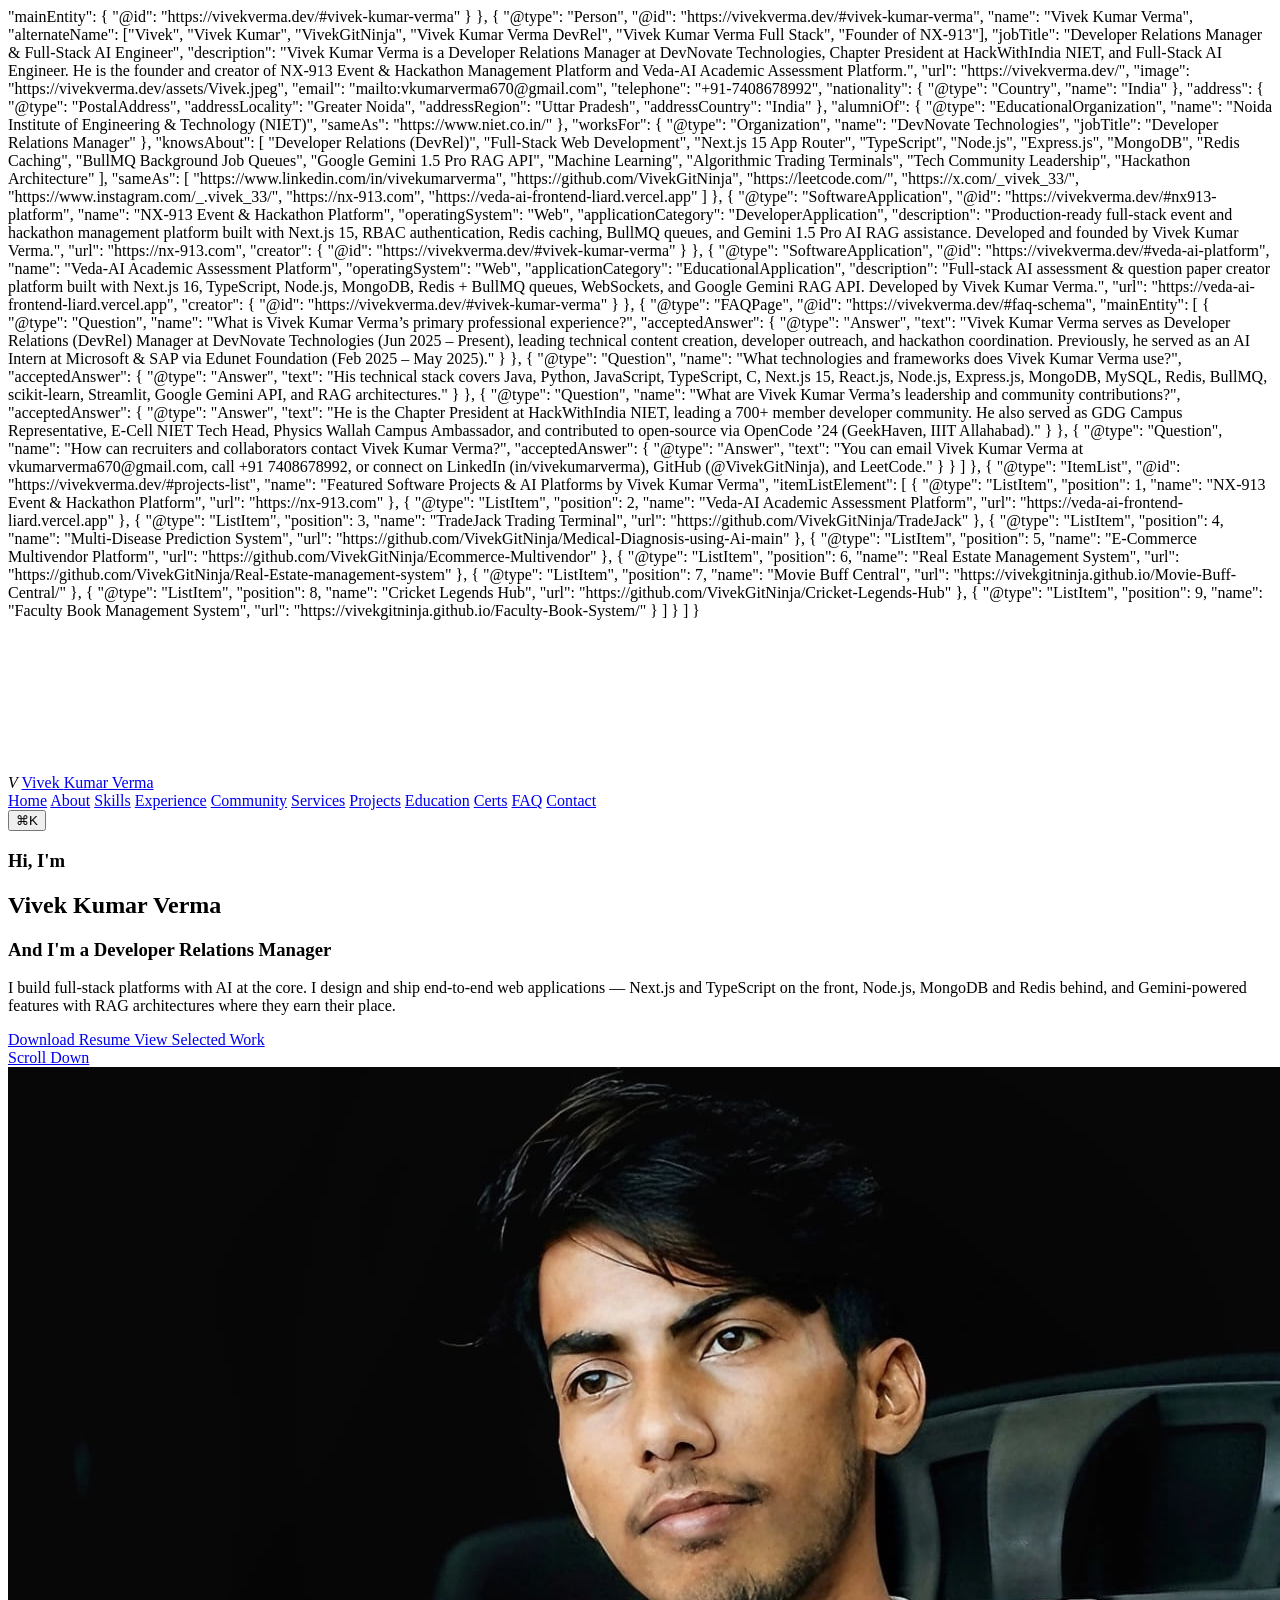
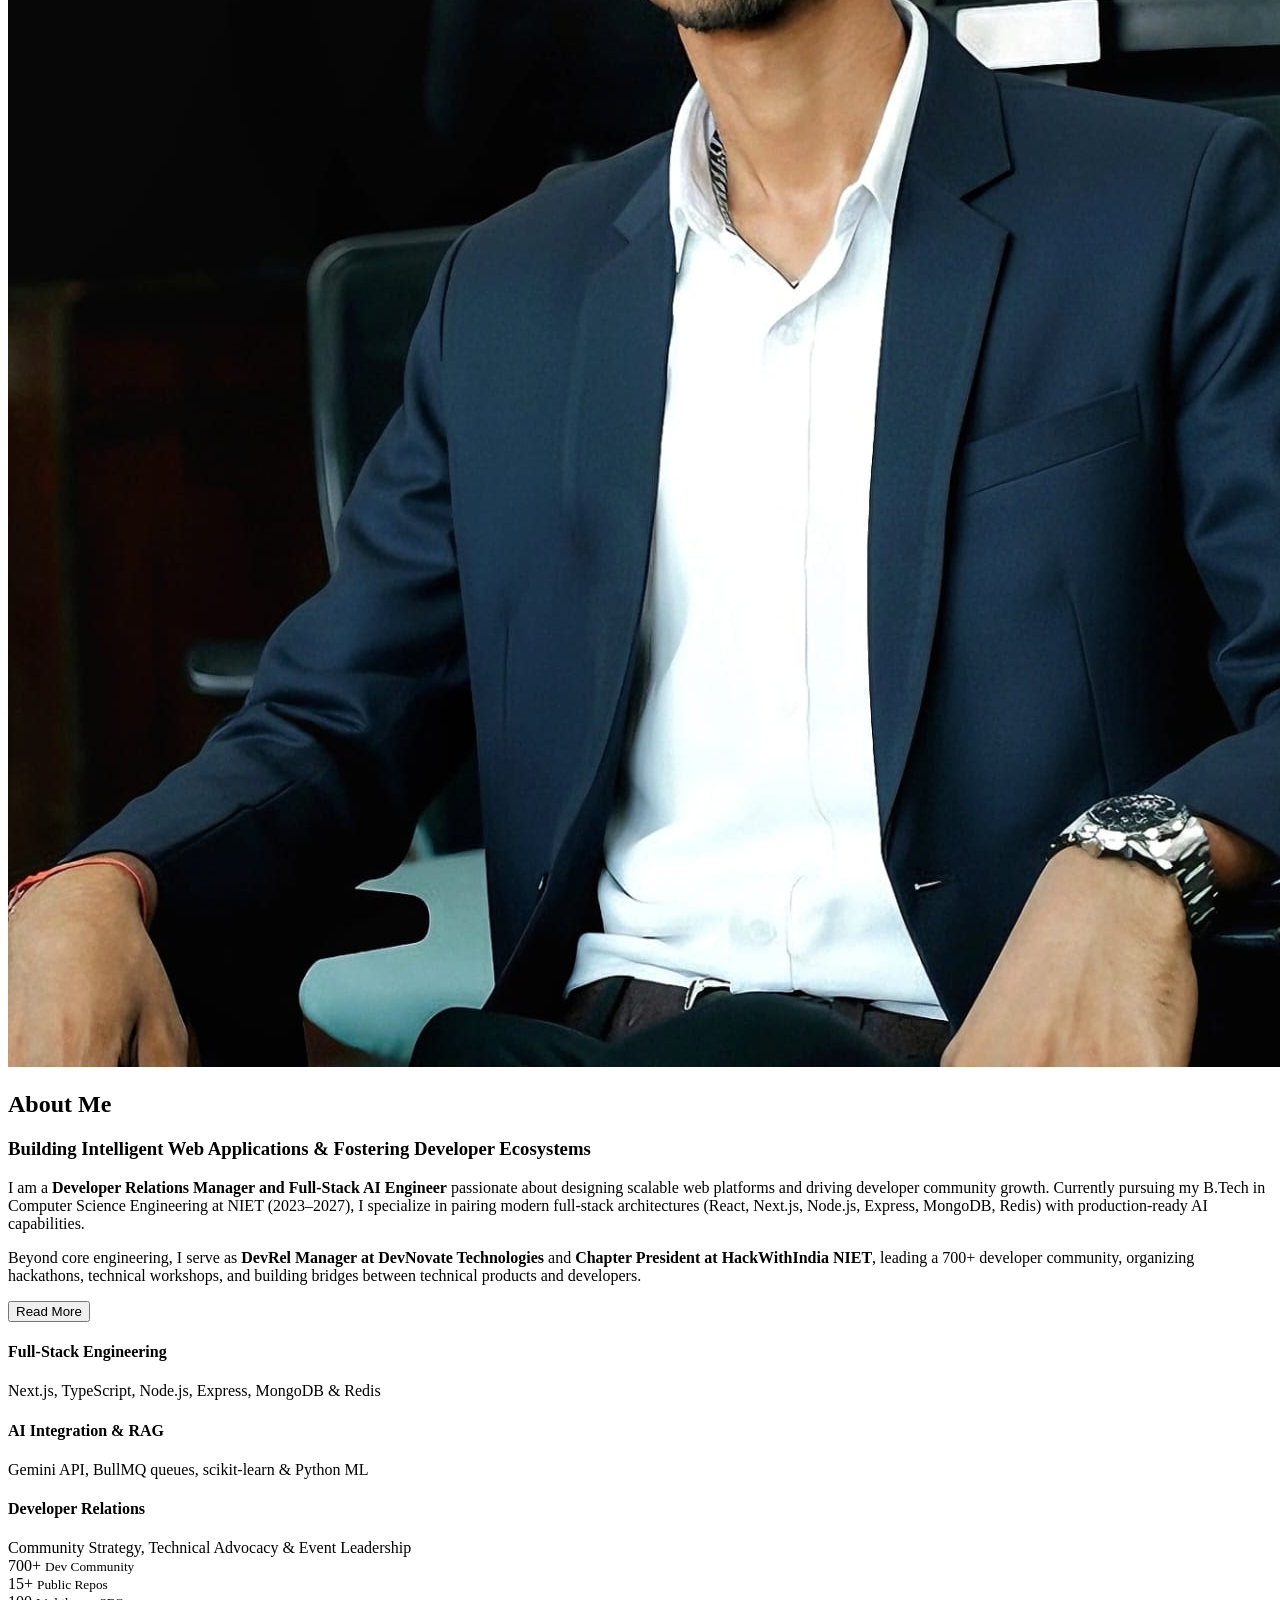
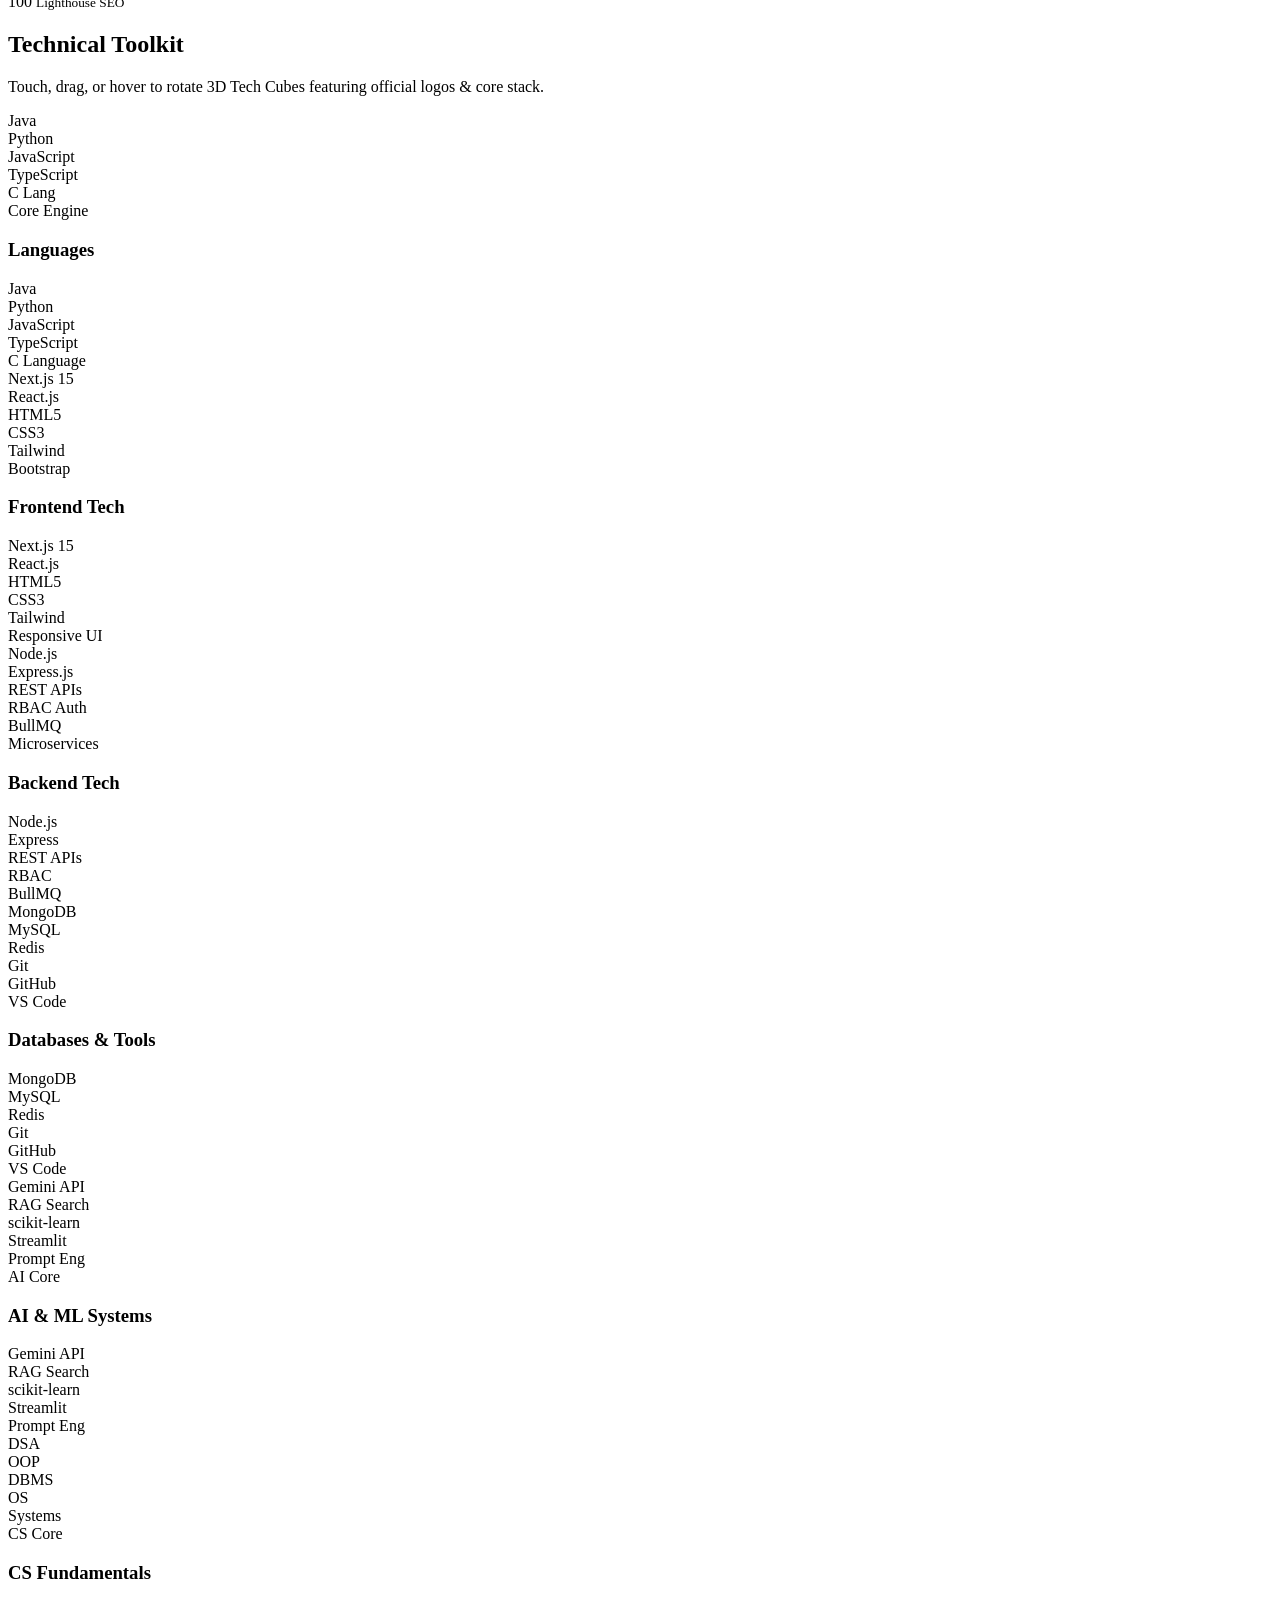
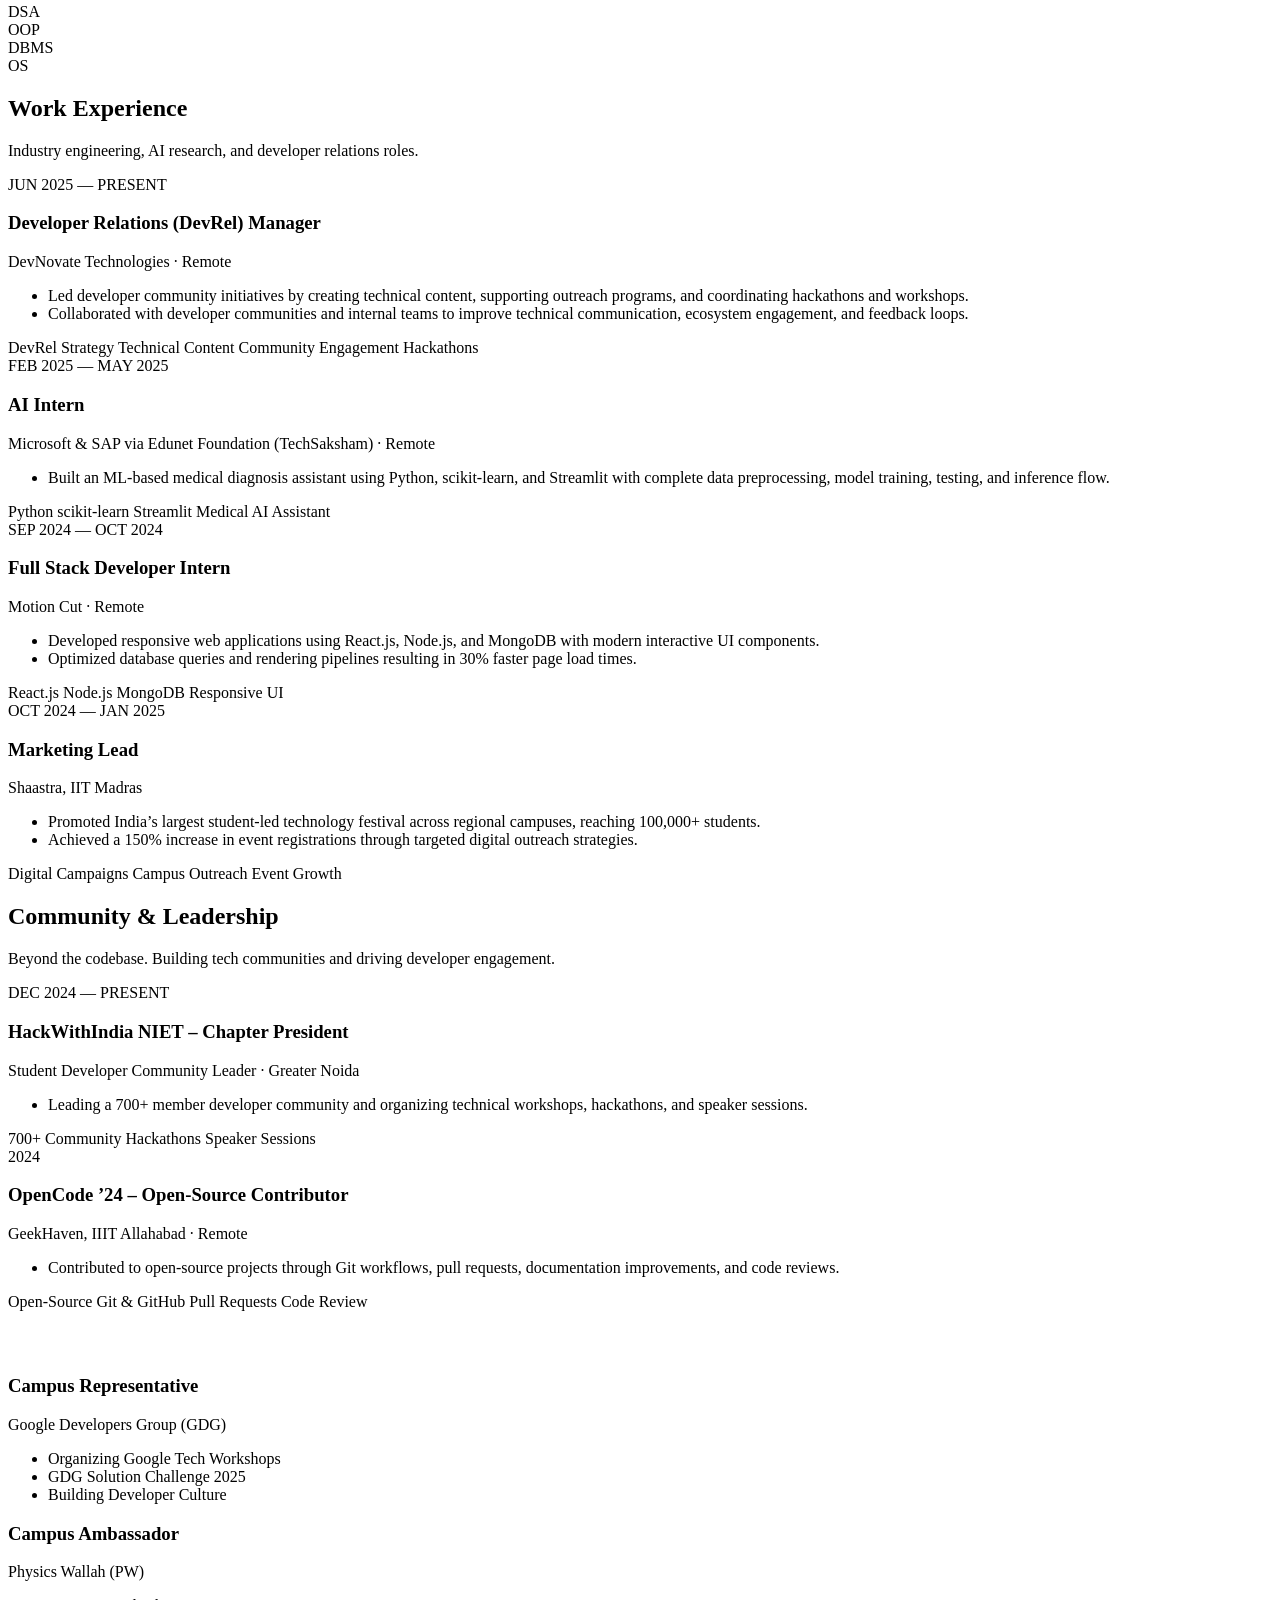
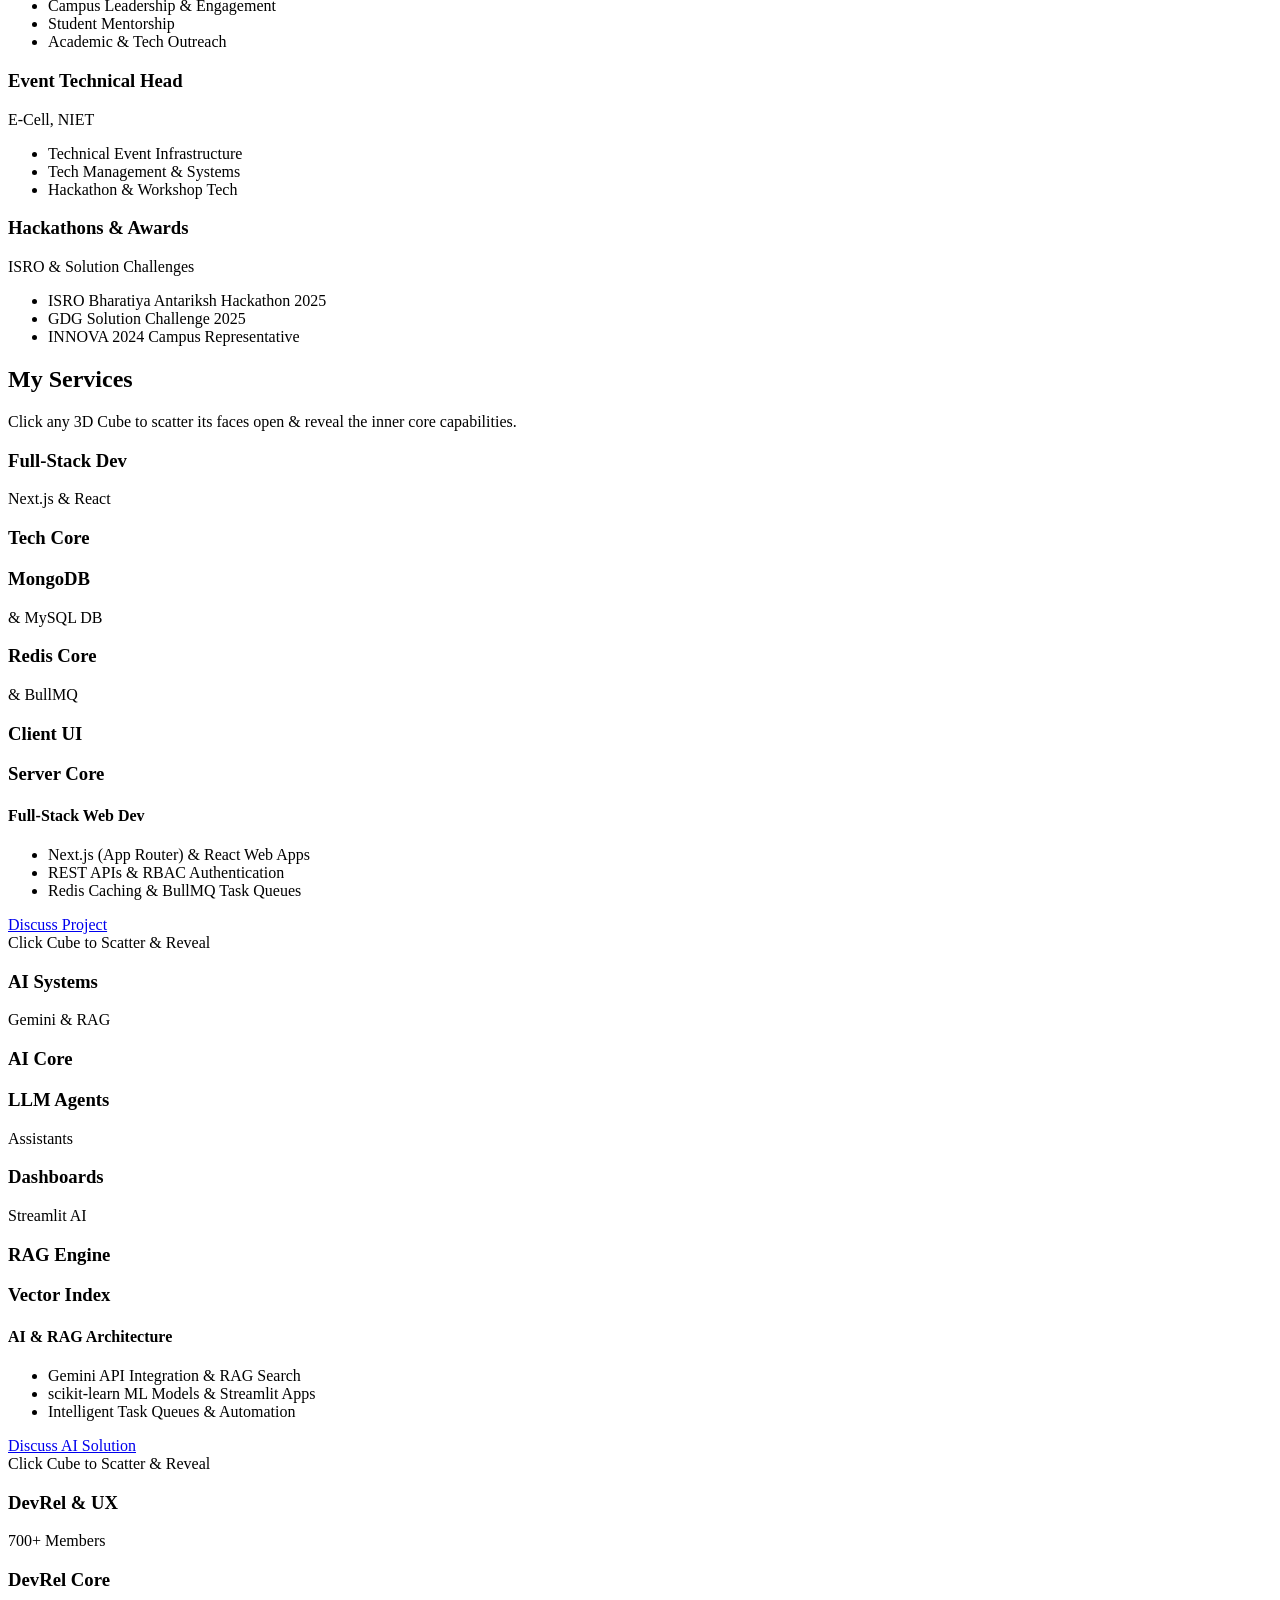
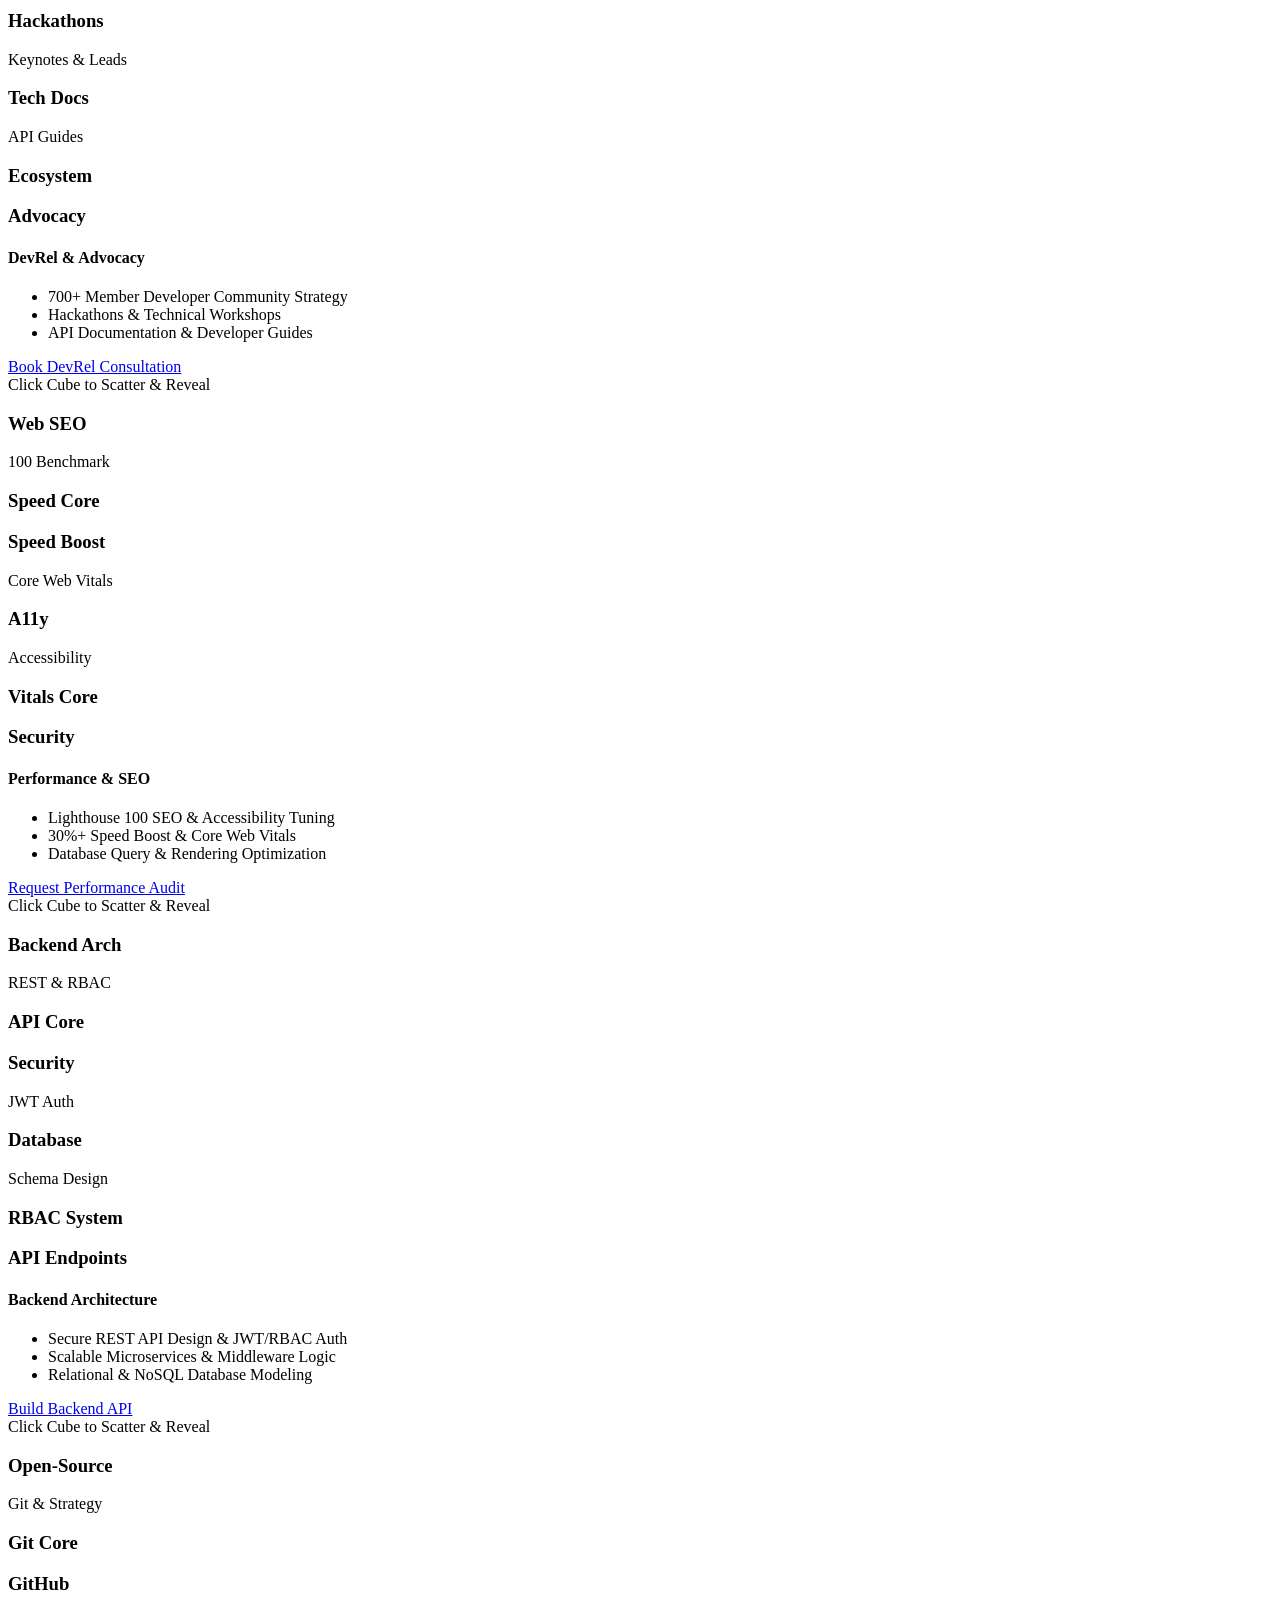
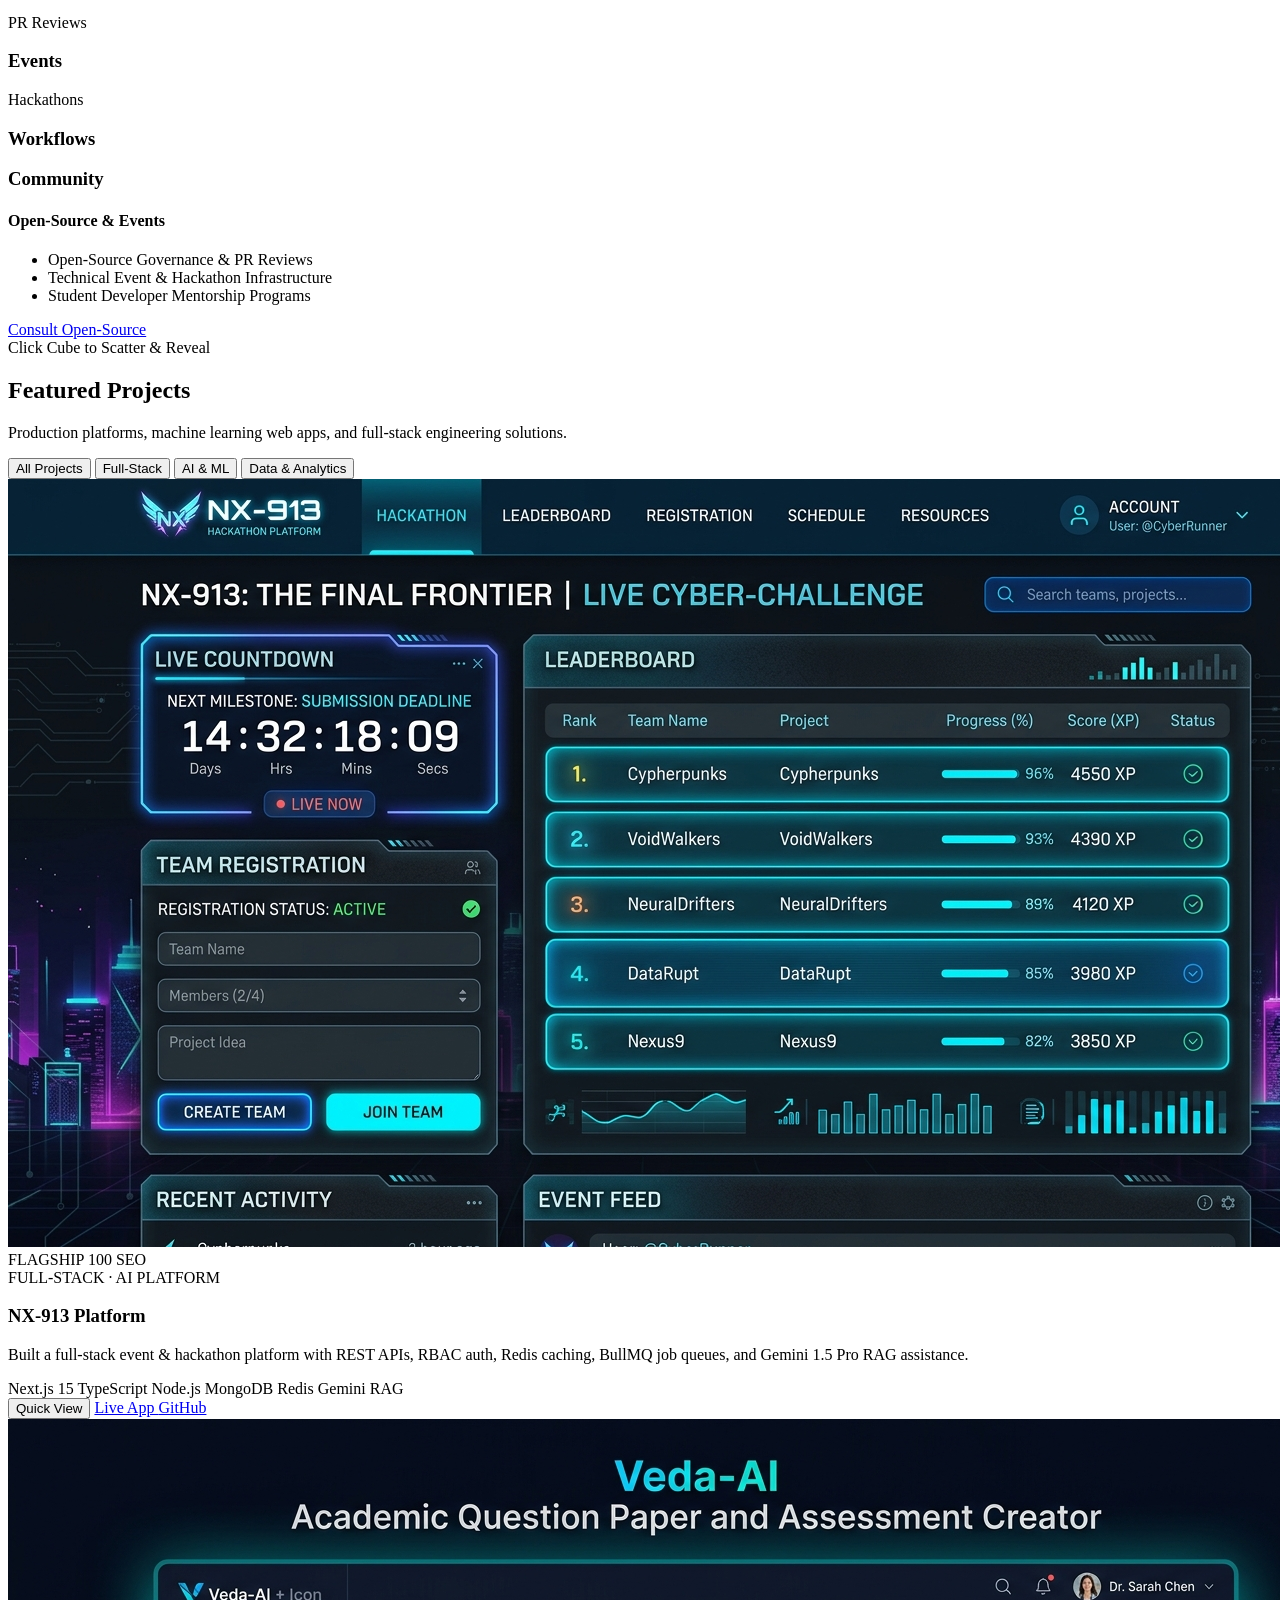
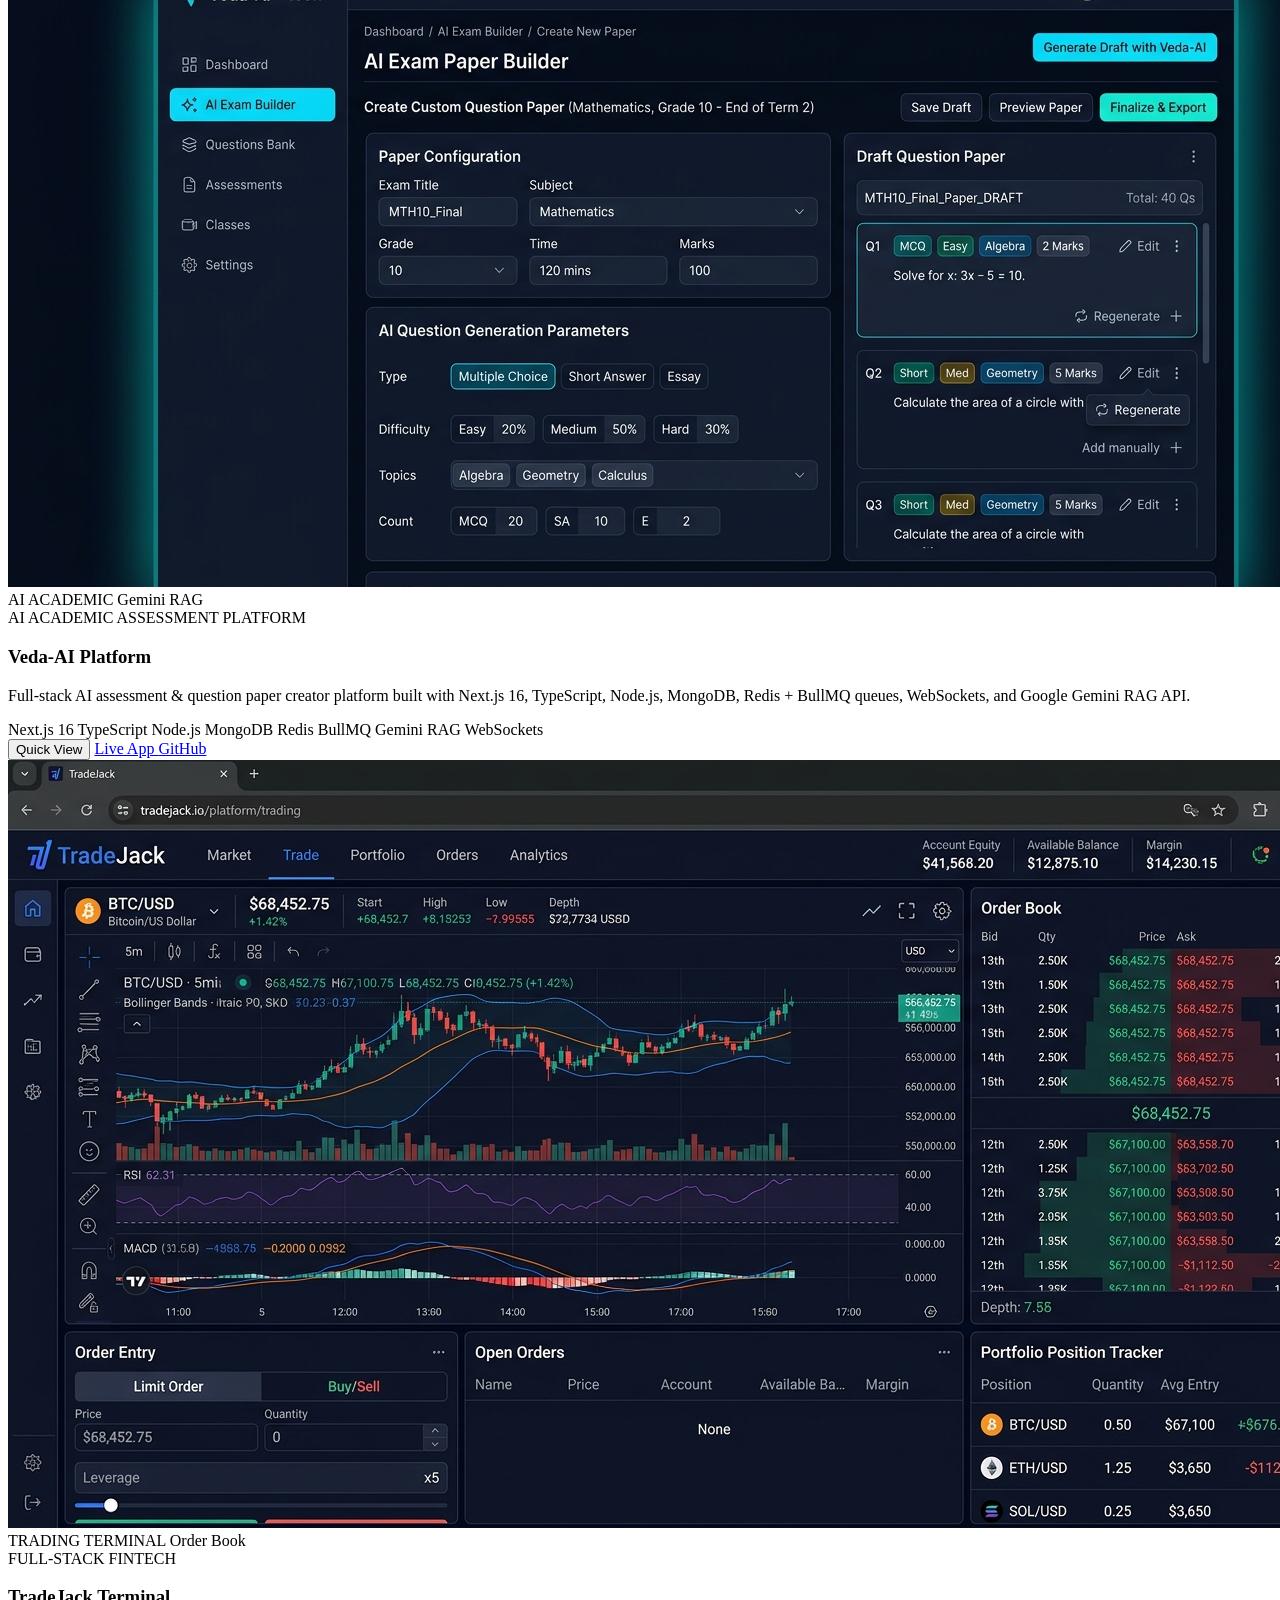
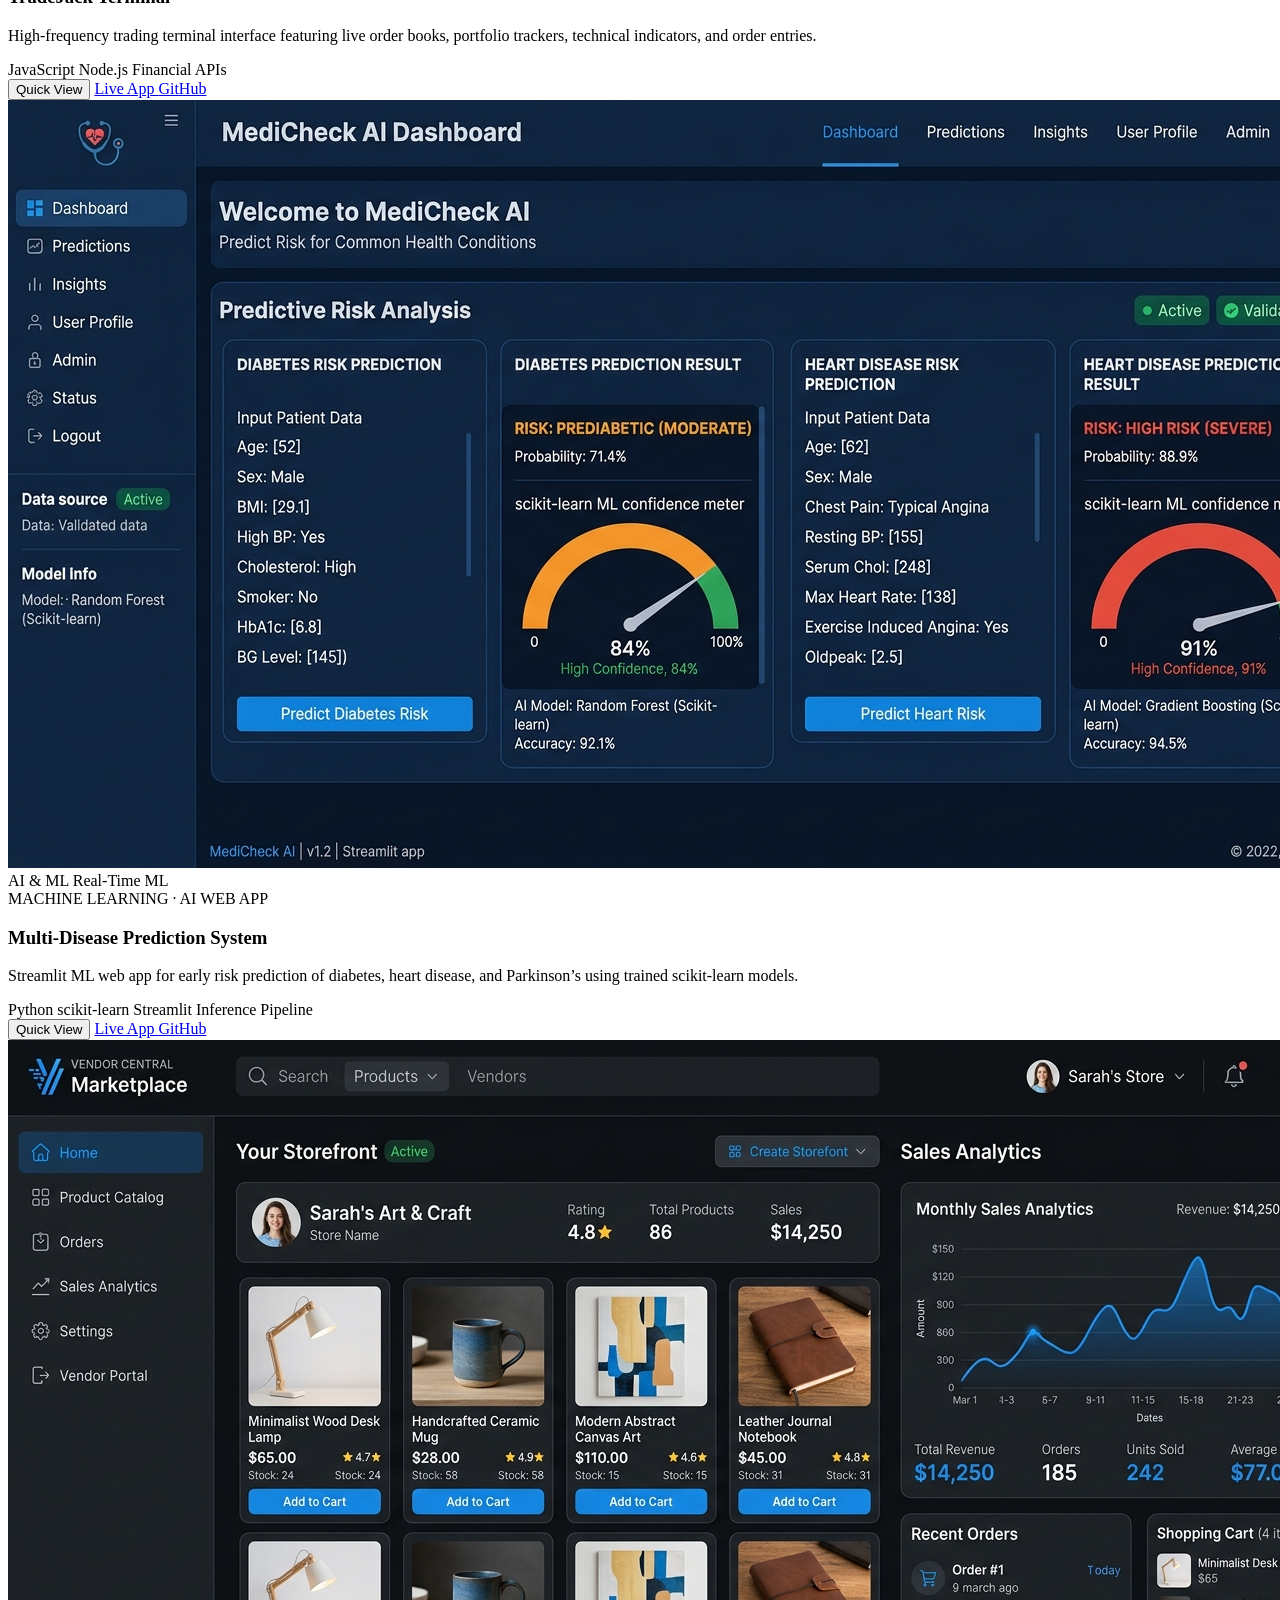
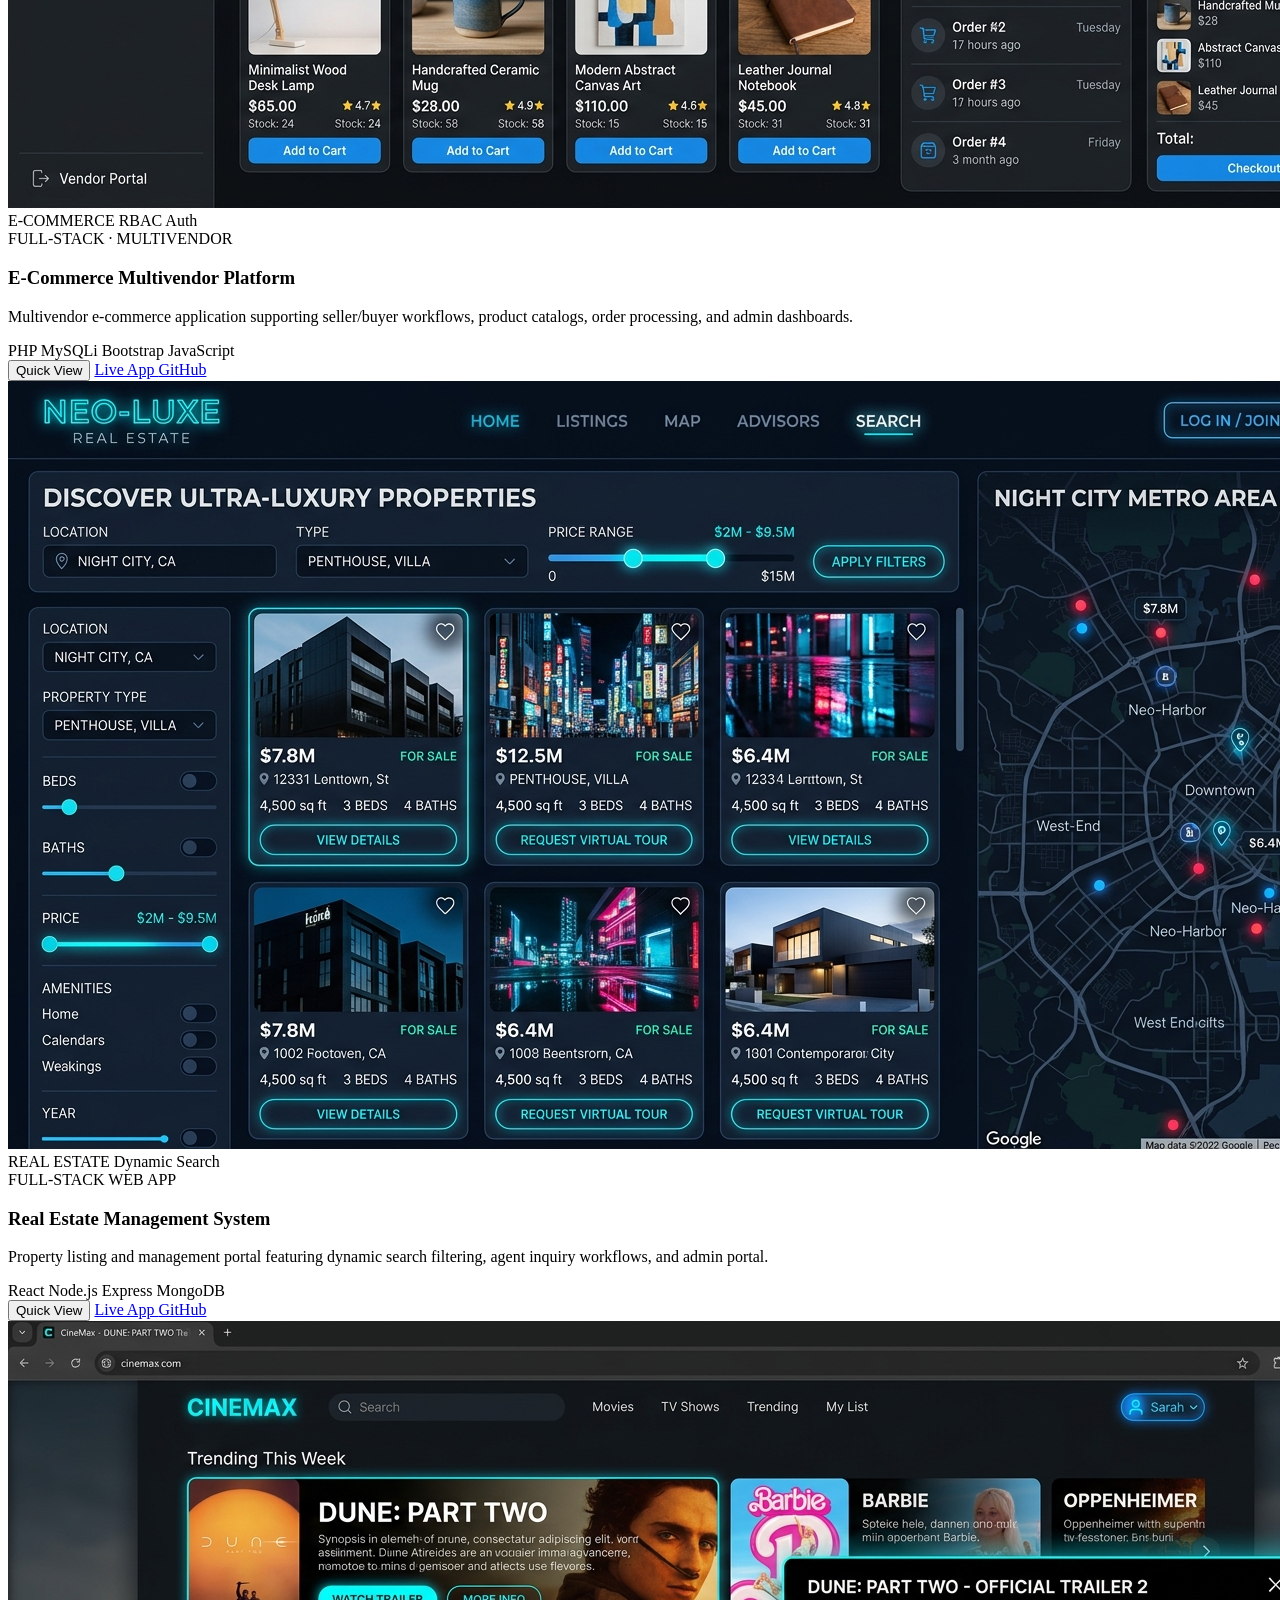
==== commit 33a107a5: "seo: add canonical link tag for vivekverma.dev" ====
--- a/index.html
+++ b/index.html
@@ -33,26 +33,6 @@
     <meta name="twitter:site" content="@_vivek_33">
     <meta name="twitter:creator" content="@_vivek_33">
     <meta name="twitter:title" content="Vivek Kumar Verma | DevRel Manager & Full-Stack AI Engineer">
-    <meta name="twitter:description" content="DevRel Manager & Full-Stack Engineer. Founder of NX-913 & Veda-AI. Explore technical case studies, community leadership, and architecture.">
-    <meta name="twitter:image" content="https://vivekverma.dev/assets/Vivek.jpeg">
-
-    <!-- Stylesheets & Fonts CDN -->
-    <link rel="stylesheet" href="https://unpkg.com/boxicons@2.1.4/css/boxicons.min.css">
-    <link rel="stylesheet" href="https://cdnjs.cloudflare.com/ajax/libs/font-awesome/6.4.0/css/all.min.css">
-    <link href="https://fonts.googleapis.com/css2?family=Outfit:wght@300;400;500;600;700;800&display=swap" rel="stylesheet">
-    <link rel="stylesheet" href="style.css?v=4.0">
-
-    <!-- JSON-LD Multi-Entity Knowledge Graph -->
-    <script type="application/ld+json">
-    {
-      "@context": "https://schema.org",
-      "@graph": [
-        {
-          "@type": "ProfilePage",
-          "@id": "https://vivekverma.dev/#webpage",
-          "url": "https://vivekverma.dev/",
-          "name": "Vivek Kumar Verma | Official Portfolio & Technical Knowledge Profile",
-          "description": "Official website and developer portfolio of Vivek Kumar Verma, Developer Relations Manager, Full-Stack AI Engineer, and Founder of NX-913.",
           "mainEntity": {
             "@id": "https://vivekverma.dev/#vivek-kumar-verma"
           }
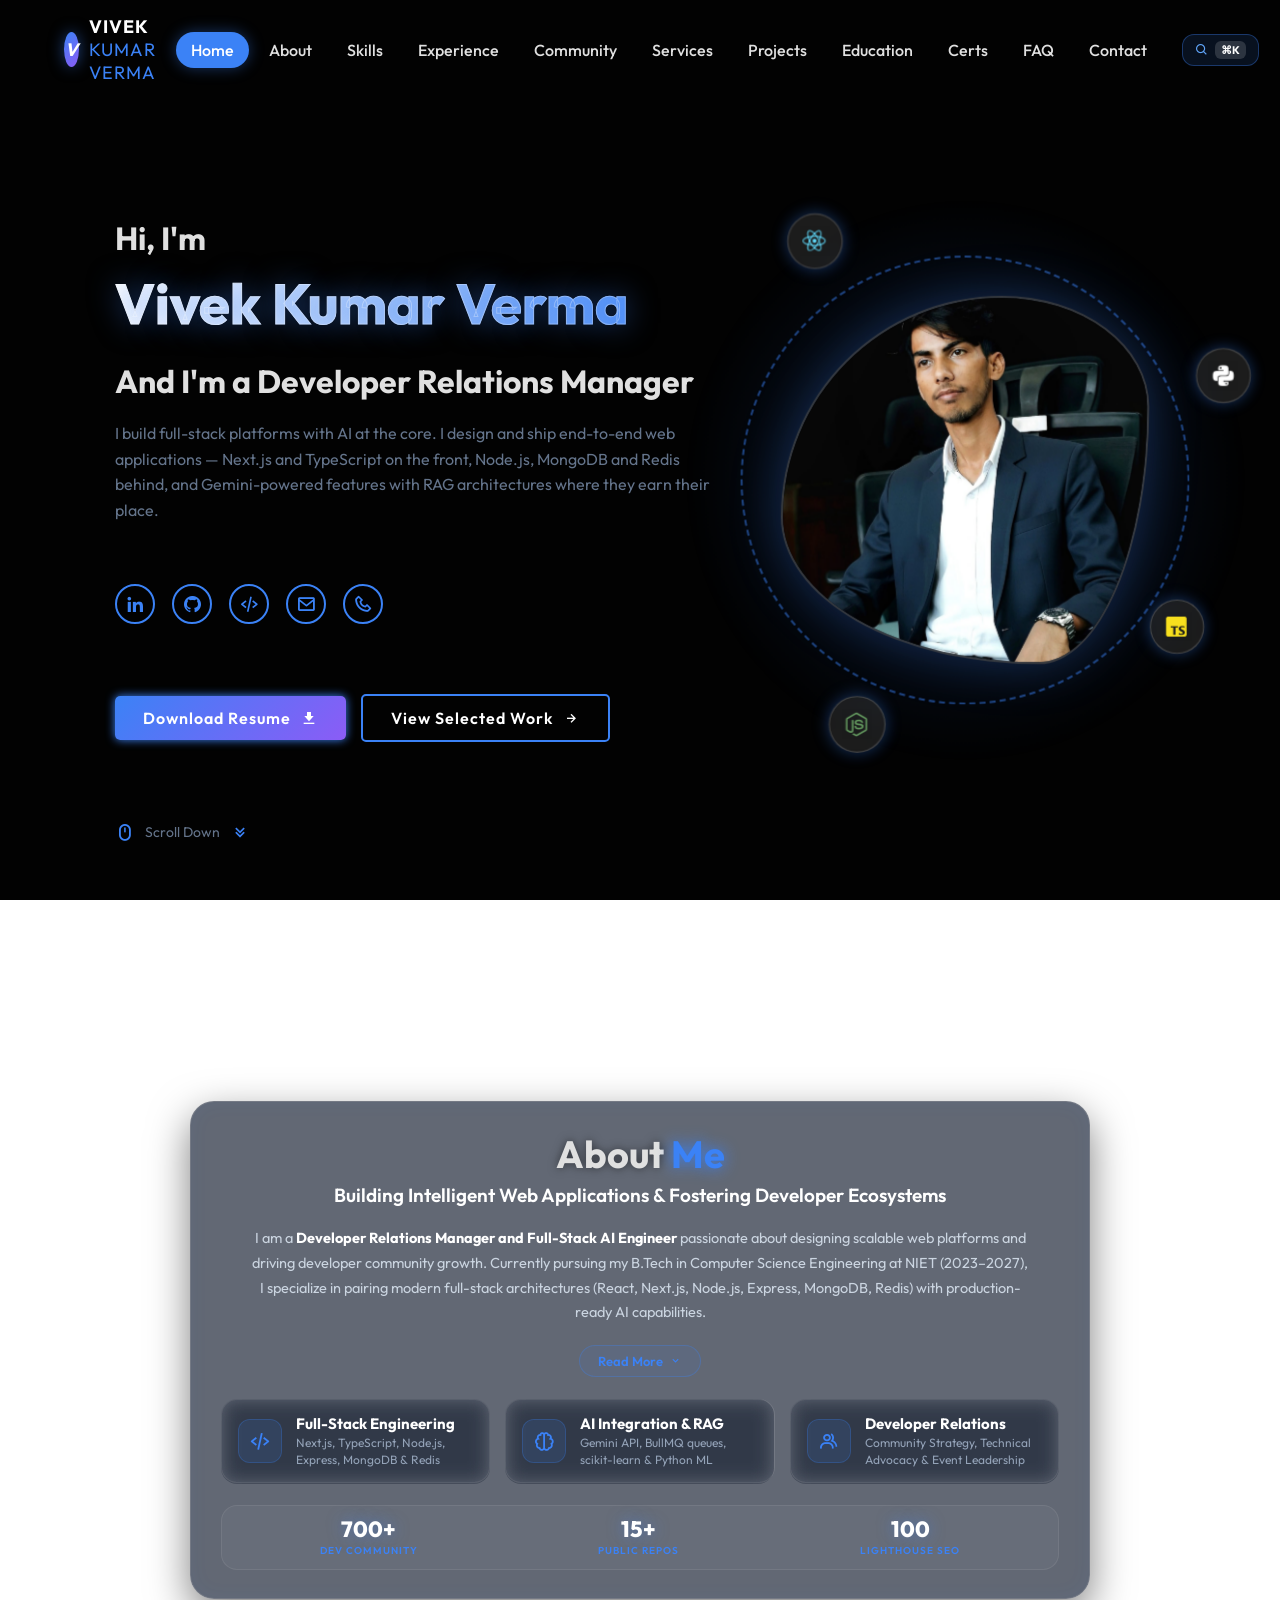
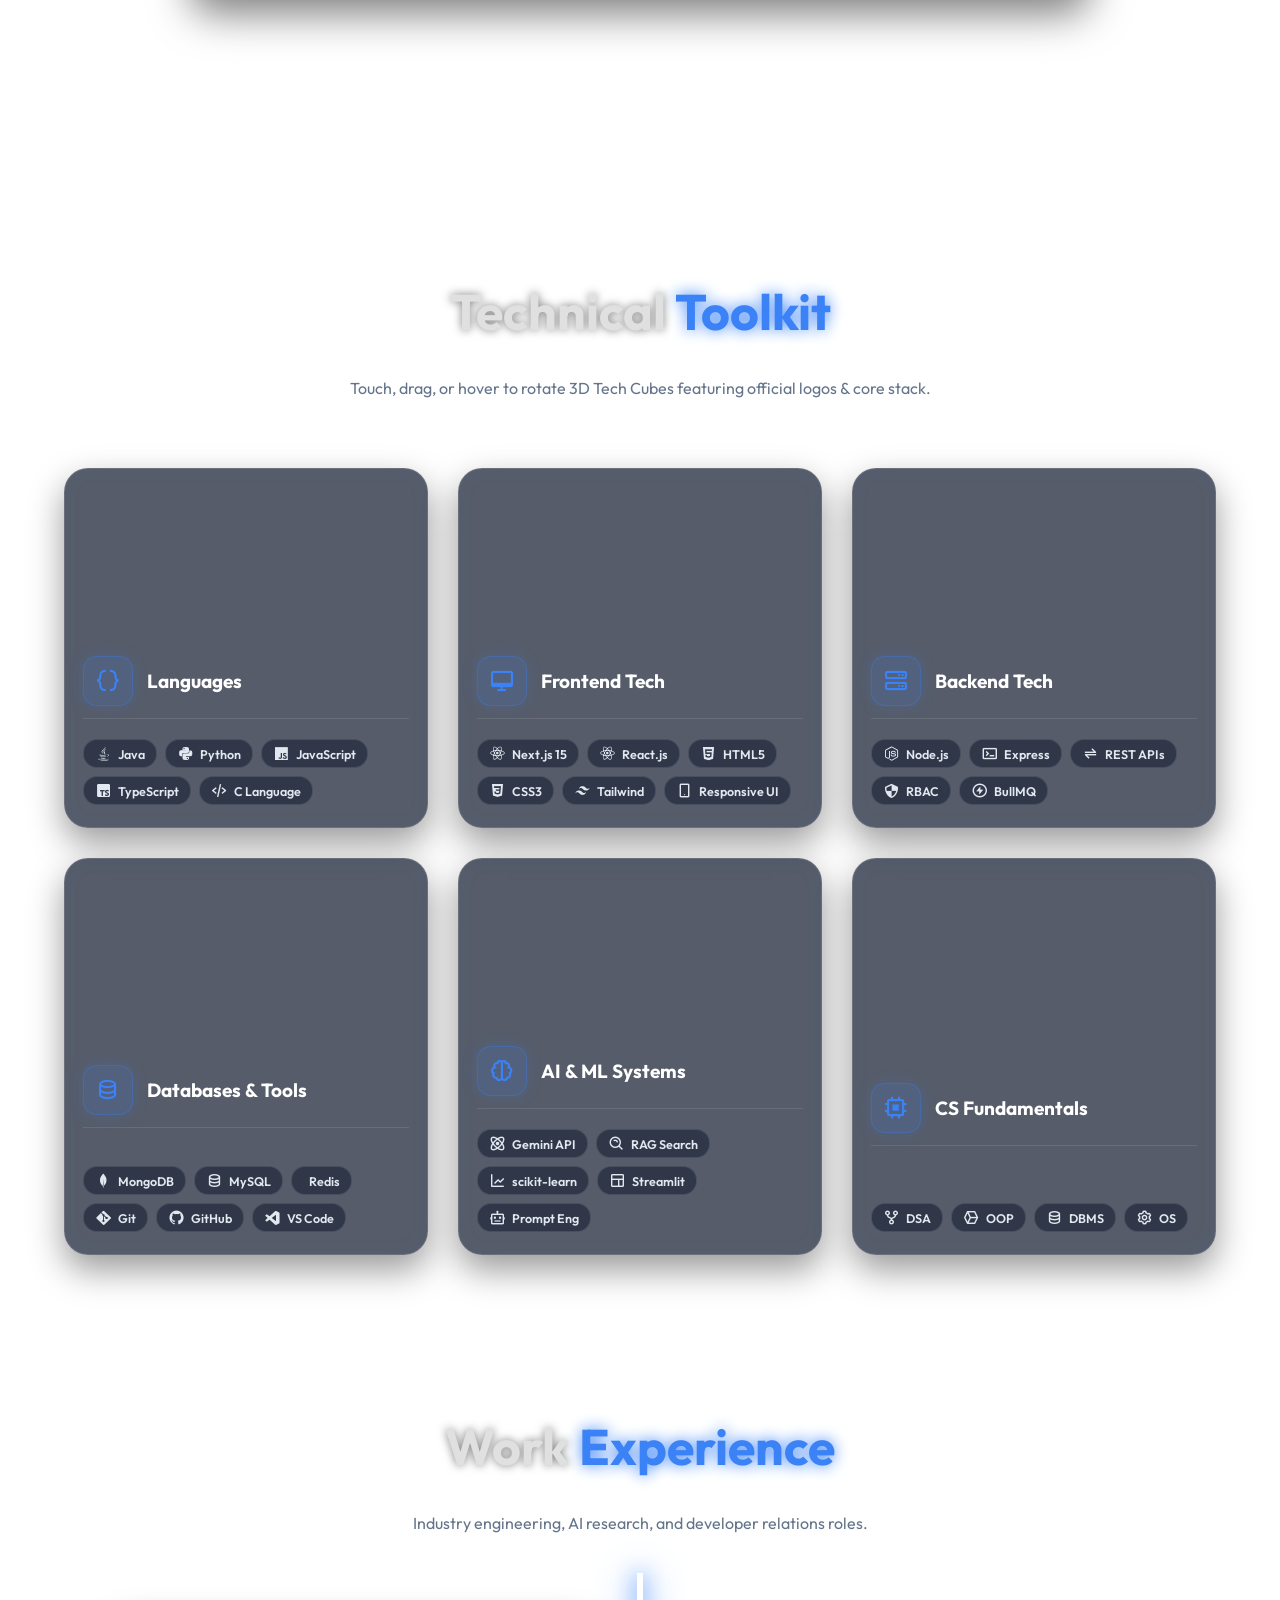
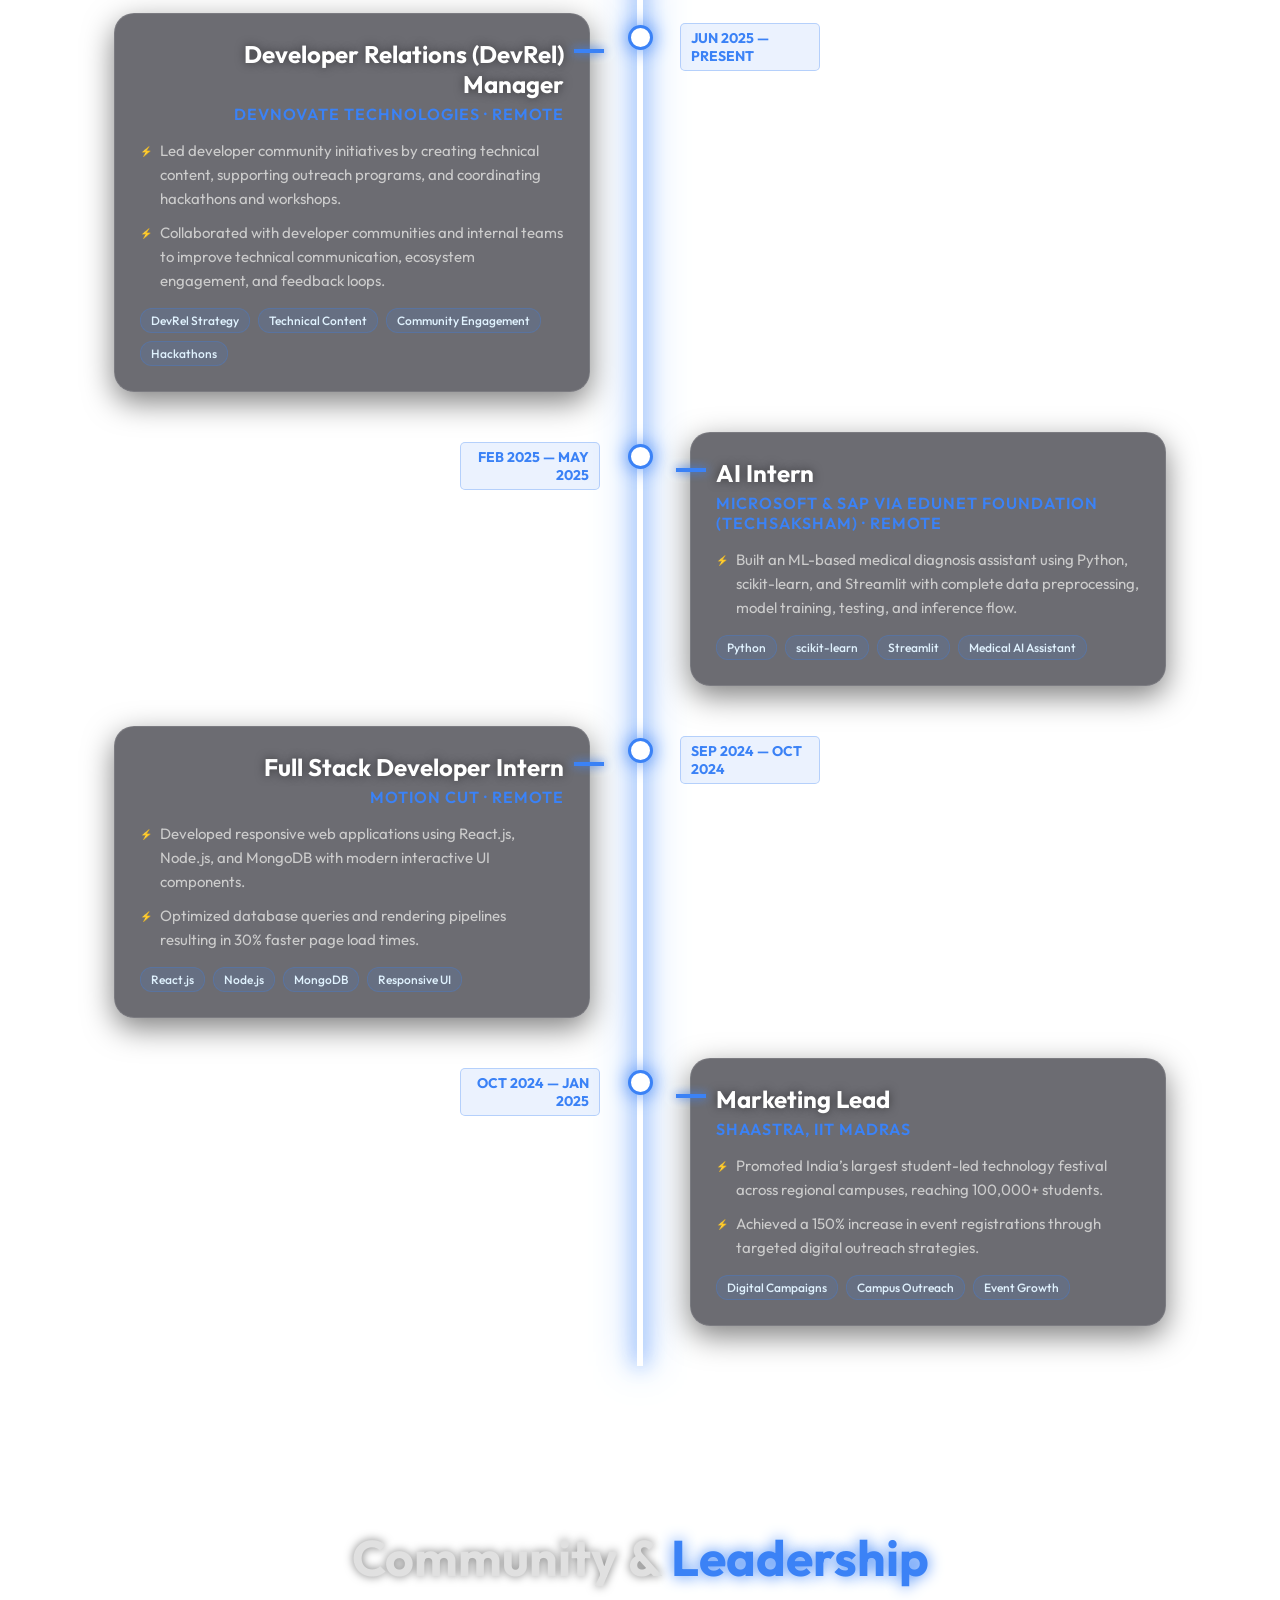
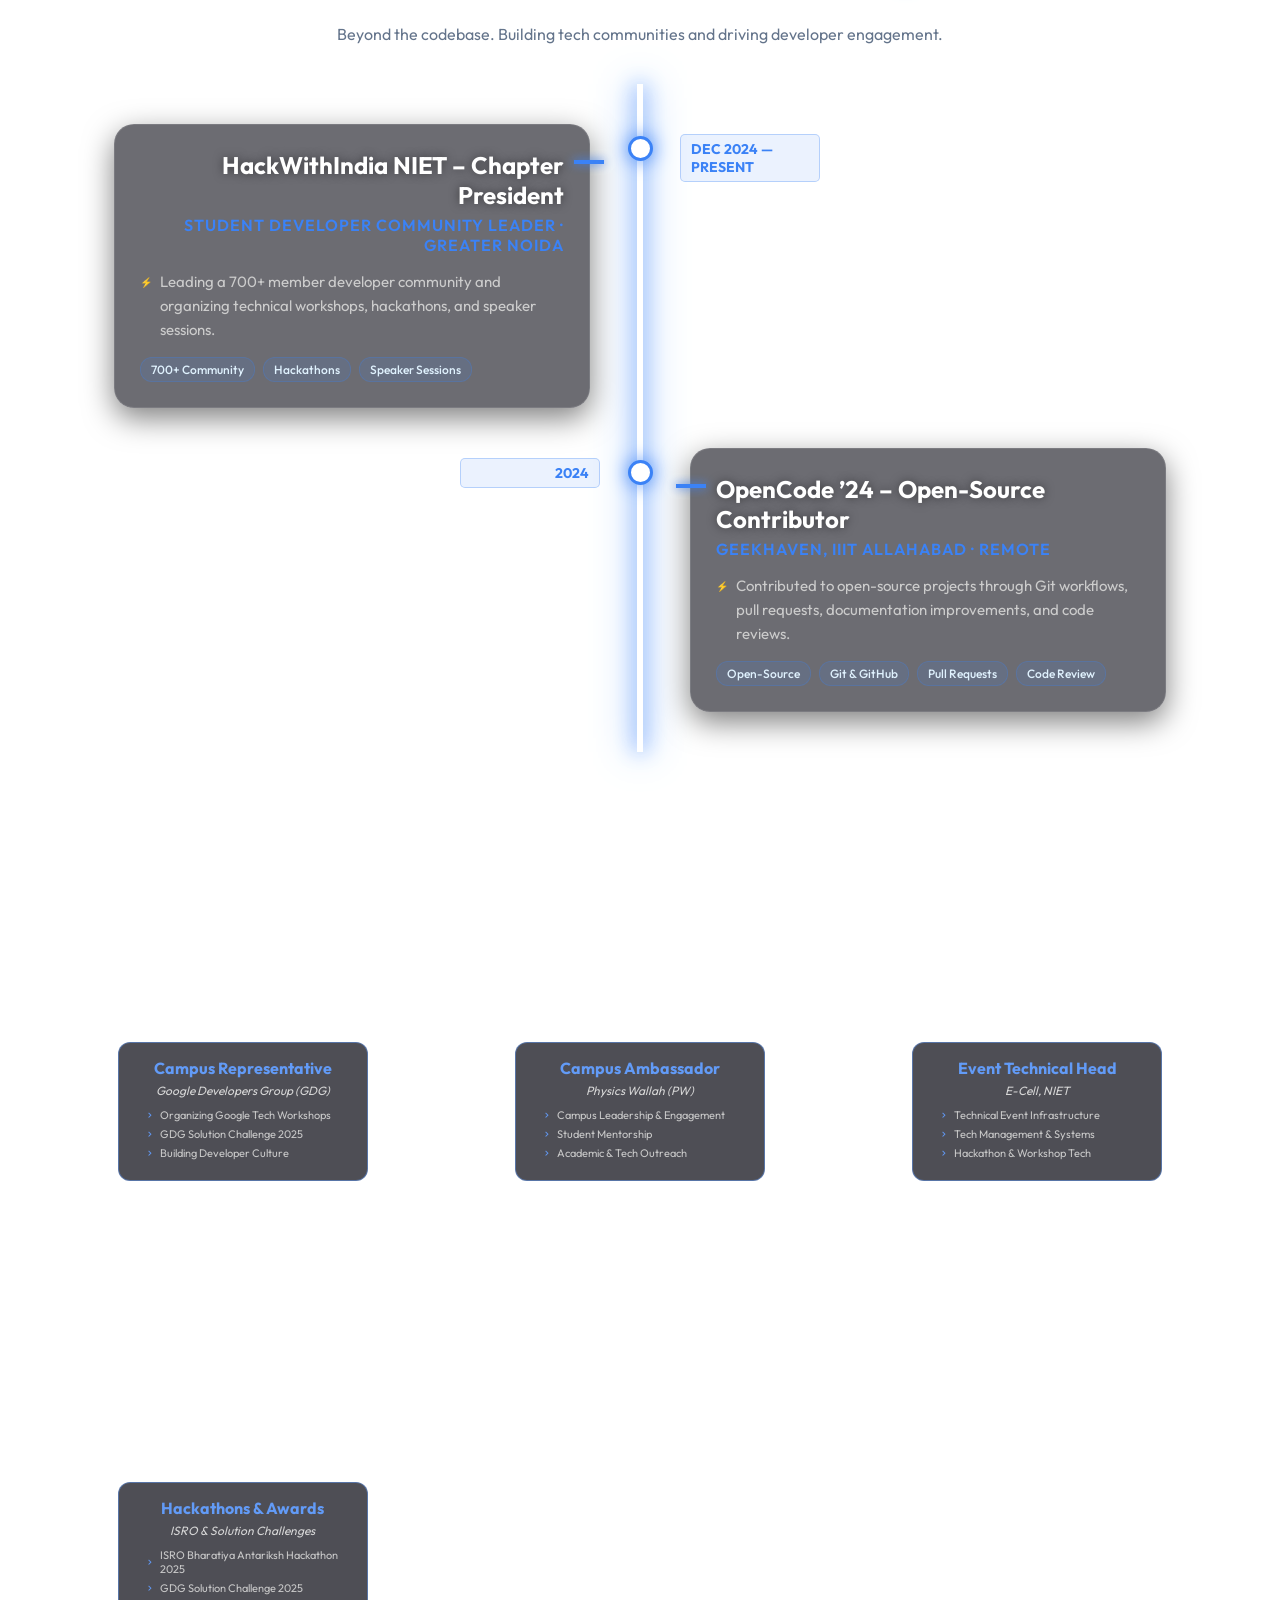
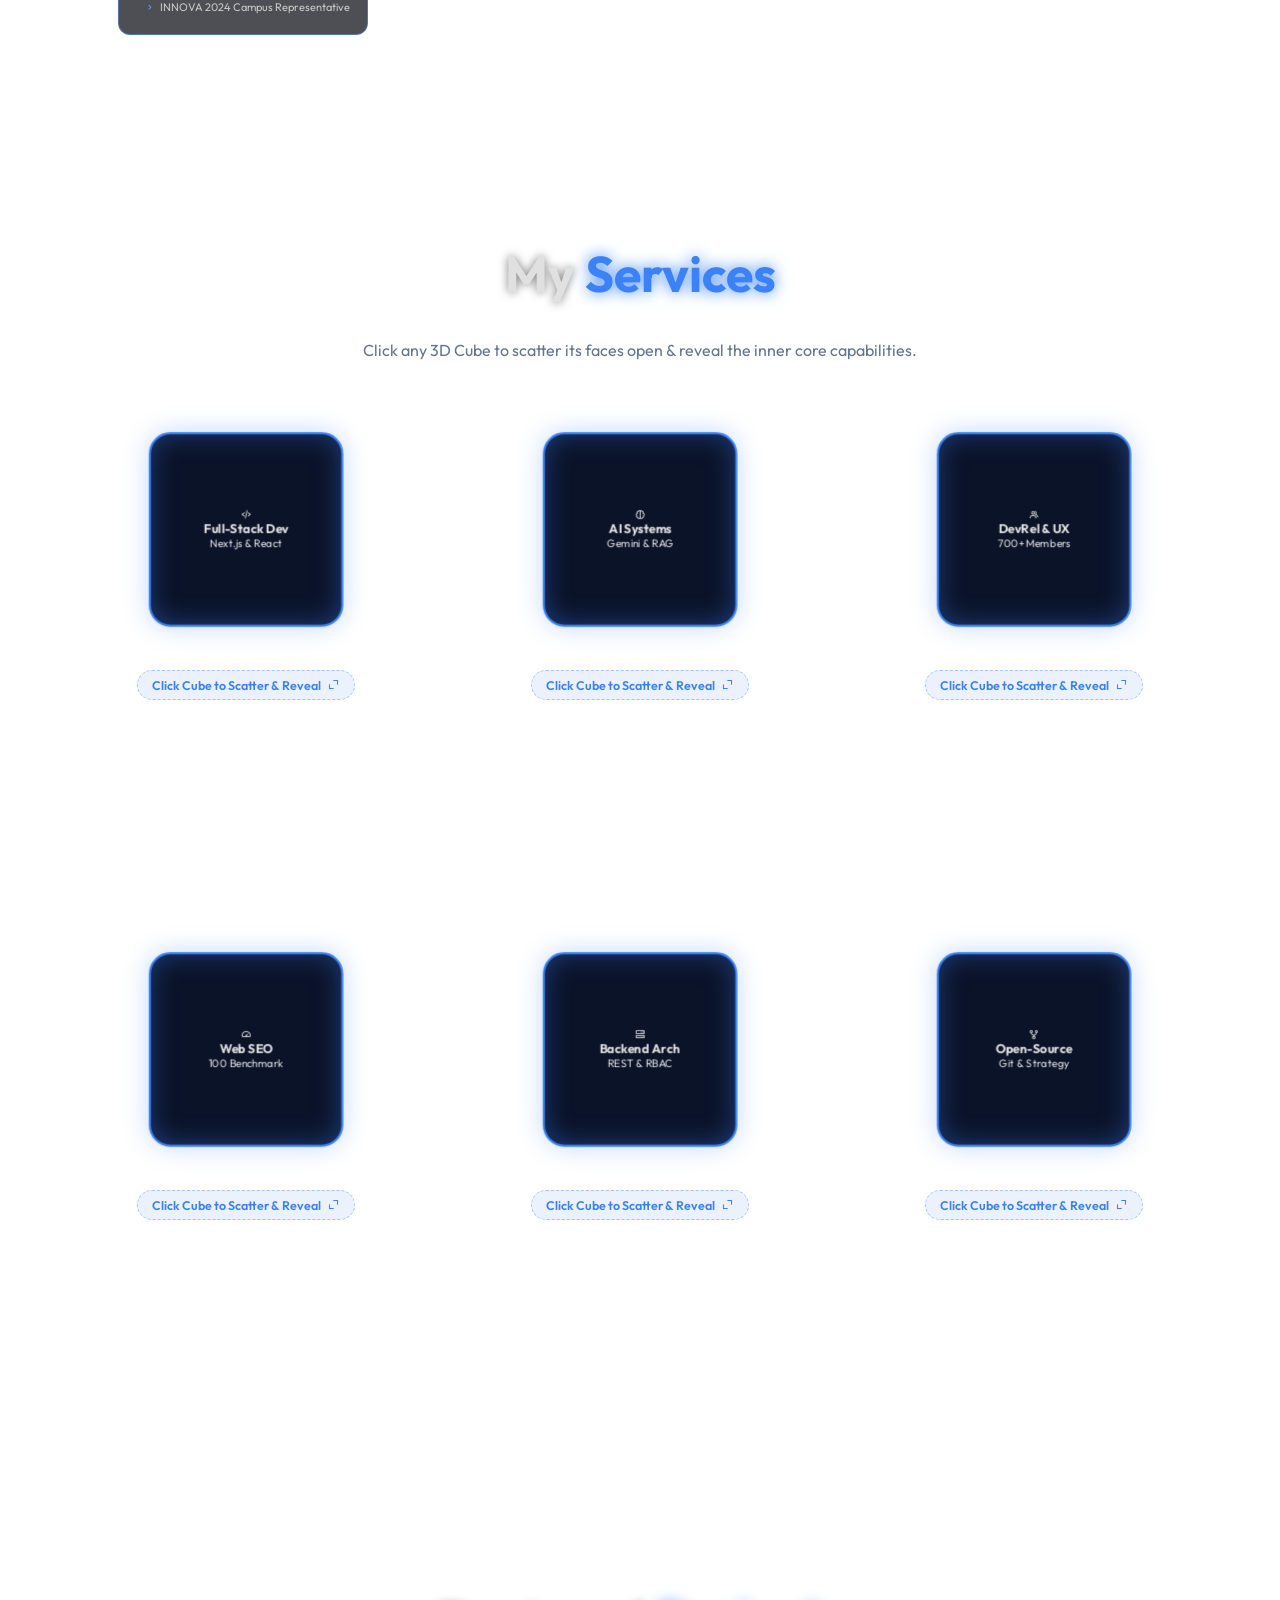
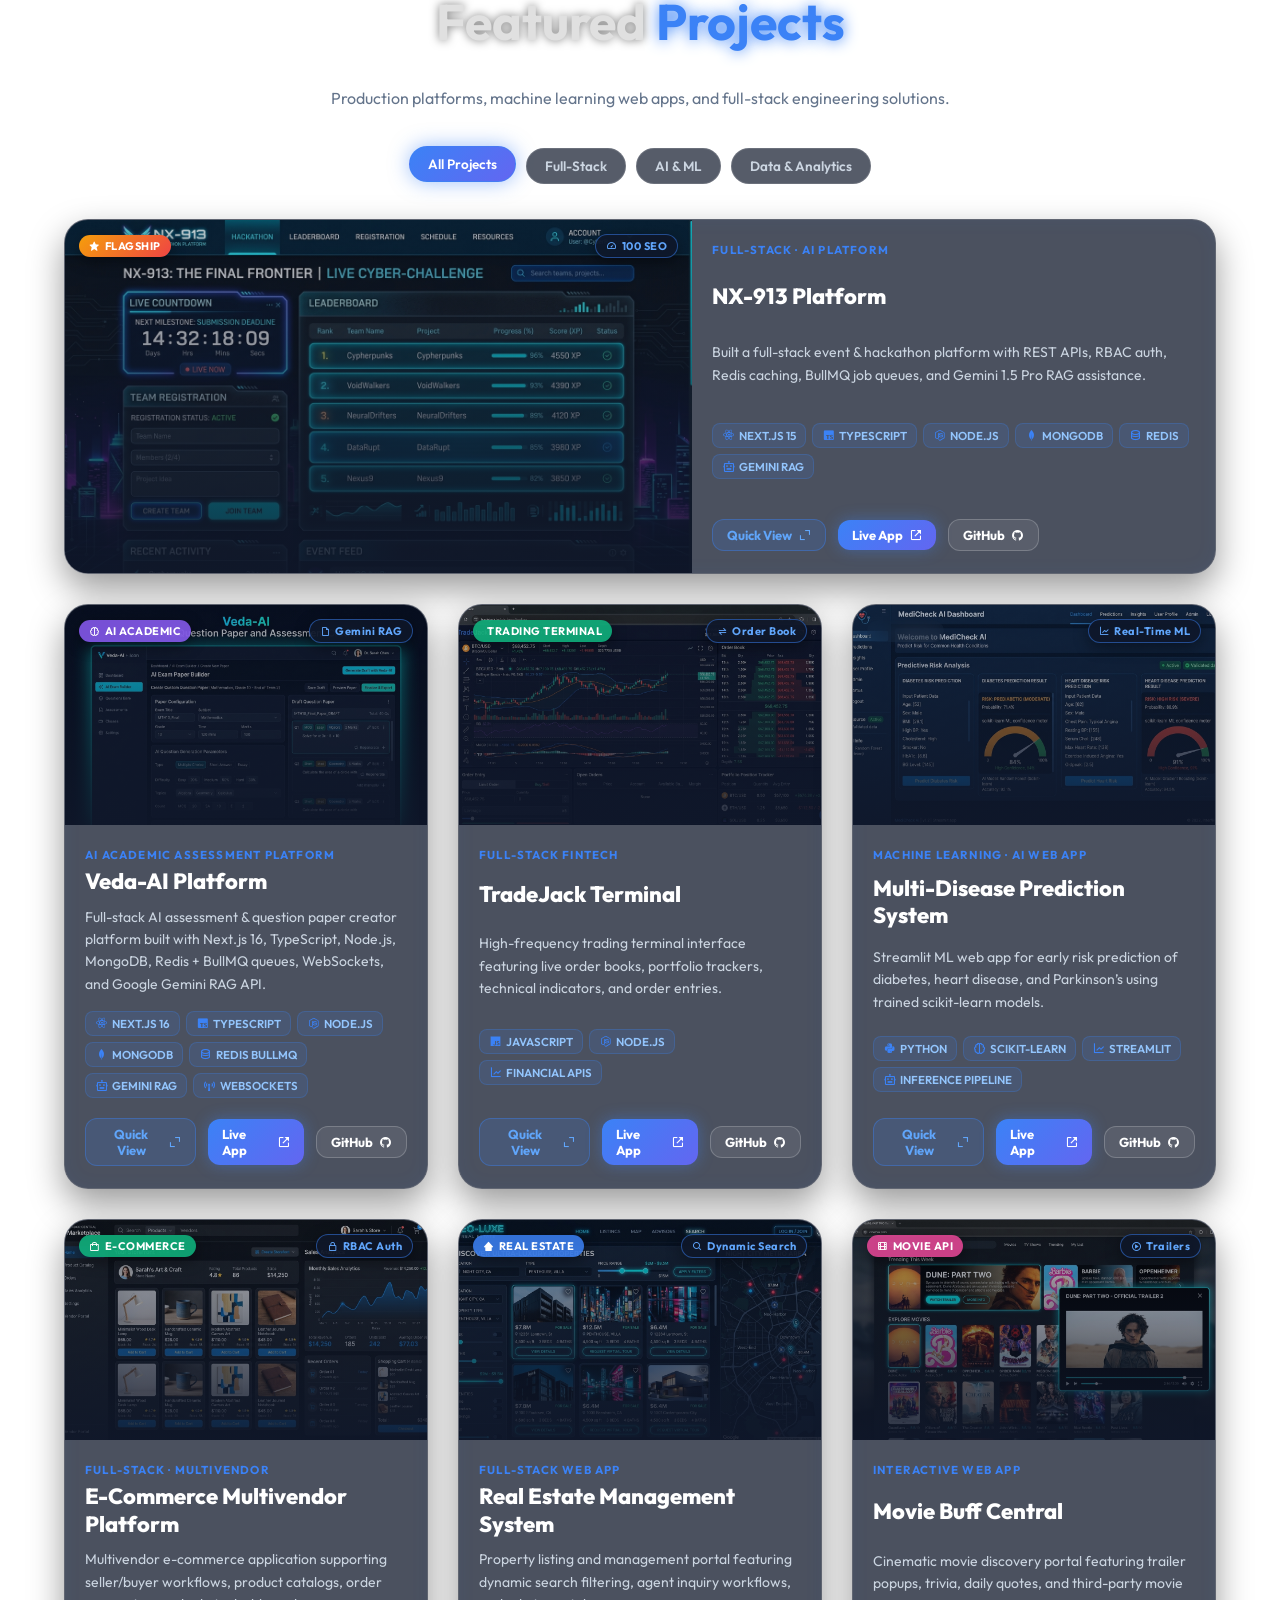
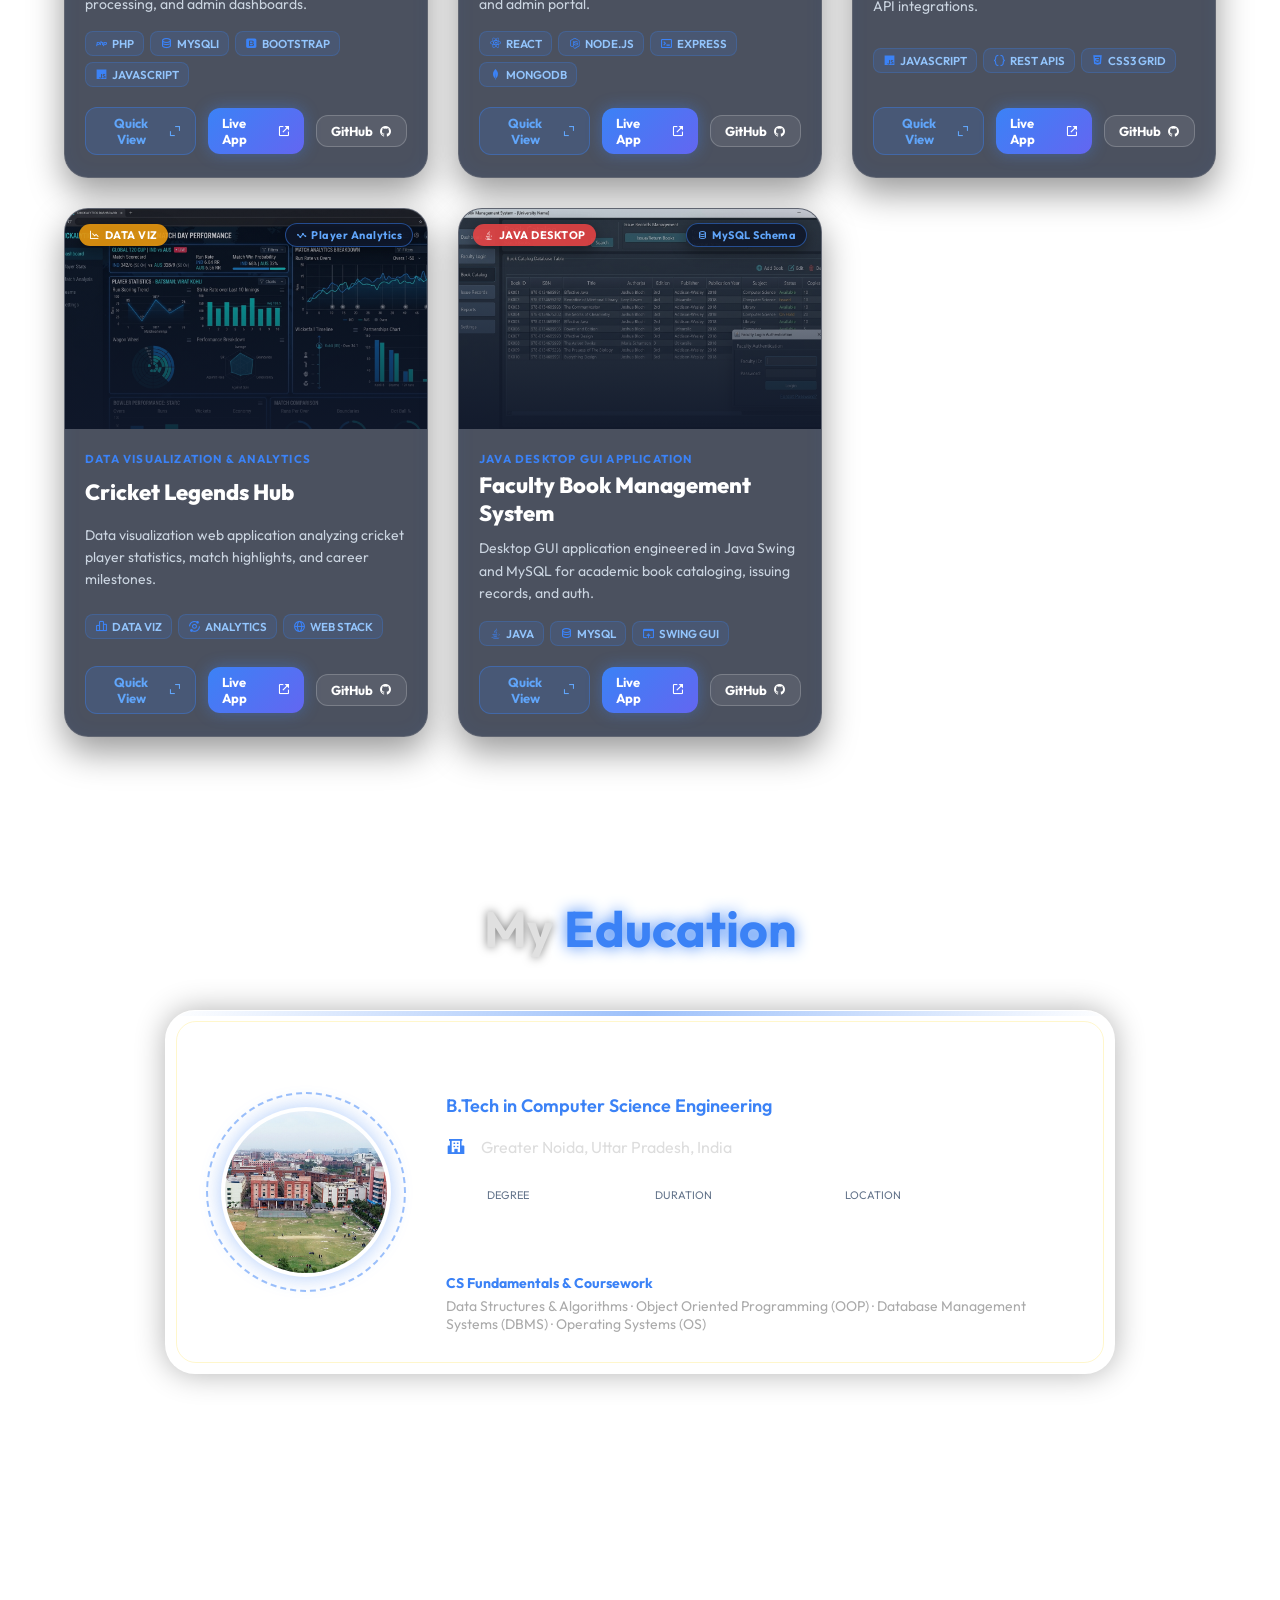
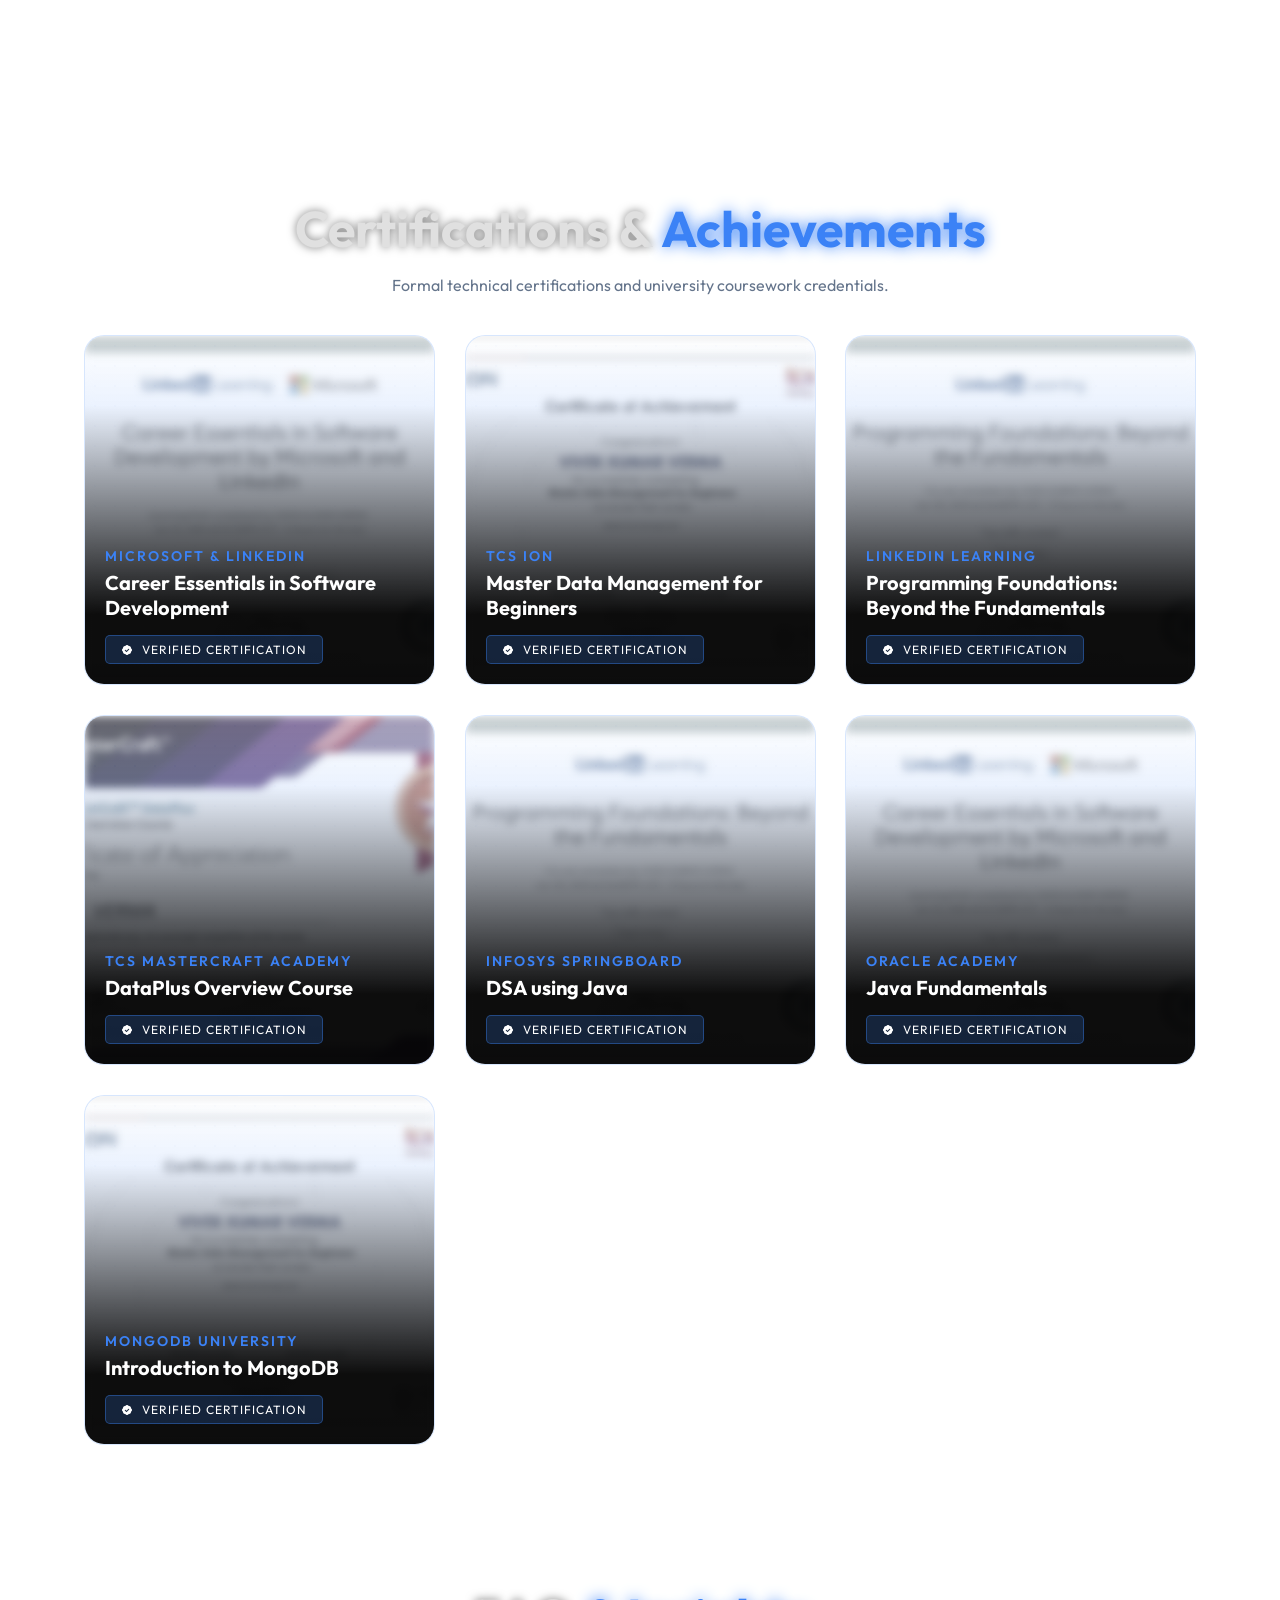
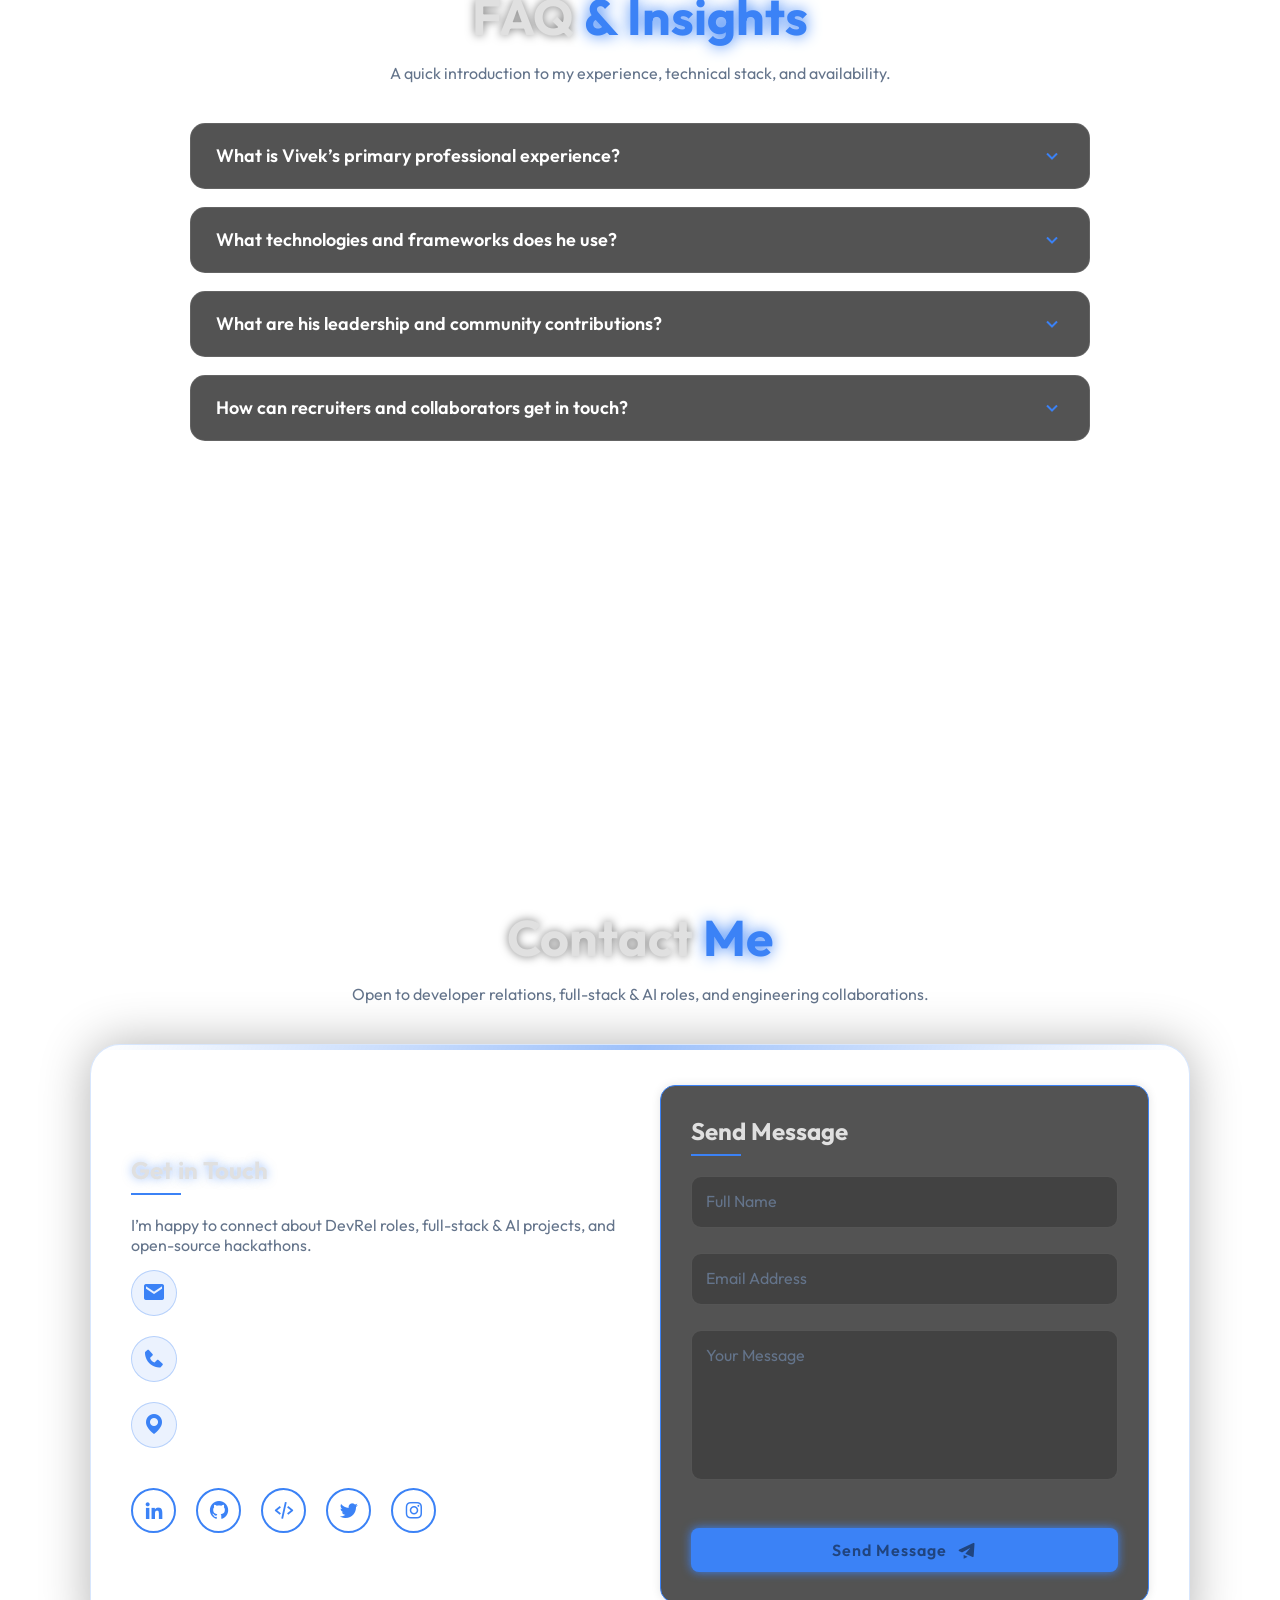
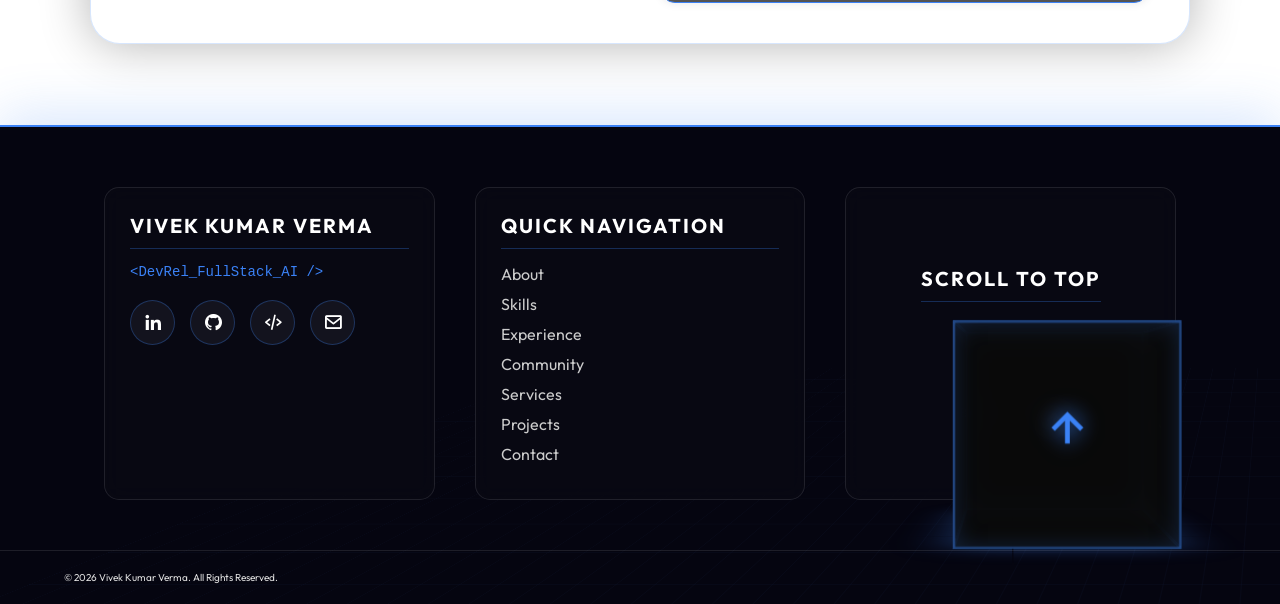
==== commit a554d9c2: "fix: add asset cache-busting version query parameters (?v=4.0)" ====
--- a/index.html
+++ b/index.html
@@ -33,6 +33,26 @@
     <meta name="twitter:site" content="@_vivek_33">
     <meta name="twitter:creator" content="@_vivek_33">
     <meta name="twitter:title" content="Vivek Kumar Verma | DevRel Manager & Full-Stack AI Engineer">
+    <meta name="twitter:description" content="DevRel Manager & Full-Stack Engineer. Founder of NX-913 & Veda-AI. Explore technical case studies, community leadership, and architecture.">
+    <meta name="twitter:image" content="https://vivekverma.dev/assets/Vivek.jpeg">
+
+    <!-- Stylesheets & Fonts CDN -->
+    <link rel="stylesheet" href="https://unpkg.com/boxicons@2.1.4/css/boxicons.min.css">
+    <link rel="stylesheet" href="https://cdnjs.cloudflare.com/ajax/libs/font-awesome/6.4.0/css/all.min.css">
+    <link href="https://fonts.googleapis.com/css2?family=Outfit:wght@300;400;500;600;700;800&display=swap" rel="stylesheet">
+    <link rel="stylesheet" href="style.css?v=4.0">
+
+    <!-- JSON-LD Multi-Entity Knowledge Graph -->
+    <script type="application/ld+json">
+    {
+      "@context": "https://schema.org",
+      "@graph": [
+        {
+          "@type": "ProfilePage",
+          "@id": "https://vivekverma.dev/#webpage",
+          "url": "https://vivekverma.dev/",
+          "name": "Vivek Kumar Verma | Official Portfolio & Technical Knowledge Profile",
+          "description": "Official website and developer portfolio of Vivek Kumar Verma, Developer Relations Manager, Full-Stack AI Engineer, and Founder of NX-913.",
           "mainEntity": {
             "@id": "https://vivekverma.dev/#vivek-kumar-verma"
           }
@@ -1658,3 +1678,149 @@
                     <span>vkumarverma670@gmail.com</span>
                 </div>
                 <div class="info-item">
+                    <i class='bx bxs-phone'></i>
+                    <span>+91 7408678992</span>
+                </div>
+                <div class="info-item">
+                    <i class='bx bxs-map'></i>
+                    <span>Greater Noida, Uttar Pradesh, India</span>
+                </div>
+
+                <div class="social-links">
+                    <a href="https://www.linkedin.com/in/vivekumarverma" target="_blank" rel="noopener noreferrer" aria-label="LinkedIn Profile"><i class='bx bxl-linkedin'></i></a>
+                    <a href="https://github.com/VivekGitNinja" target="_blank" rel="noopener noreferrer" aria-label="GitHub Profile"><i class='bx bxl-github'></i></a>
+                    <a href="https://leetcode.com/" target="_blank" rel="noopener noreferrer" aria-label="LeetCode Profile"><i class='bx bx-code-alt'></i></a>
+                    <a href="https://x.com/_vivek_33/" target="_blank" rel="noopener noreferrer" aria-label="Twitter Profile"><i class='bx bxl-twitter'></i></a>
+                    <a href="https://www.instagram.com/_.vivek_33/" target="_blank" rel="noopener noreferrer" aria-label="Instagram Profile"><i class='bx bxl-instagram'></i></a>
+                </div>
+            </div>
+
+            <!-- Right Panel: Cyber-Form -->
+            <form id="contact-form" class="contact-form">
+                <h3>Send Message</h3>
+                <div class="input-group">
+                    <input type="text" id="name" name="from_name" required autocomplete="name">
+                    <label for="name">Full Name</label>
+                </div>
+                <div class="input-group">
+                    <input type="email" id="email" name="from_email" required autocomplete="email">
+                    <label for="email">Email Address</label>
+                </div>
+                <div class="input-group">
+                    <textarea id="message" name="message" required></textarea>
+                    <label for="message">Your Message</label>
+                </div>
+                <button type="submit" class="btn">Send Message <i class='bx bxs-paper-plane'></i></button>
+                <div id="status-message" aria-live="polite"></div>
+            </form>
+
+            <!-- Deco Elements -->
+            <div class="scan-line"></div>
+        </div>
+
+    </section>
+
+    <!-- Footer Section -->
+    <footer class="footer">
+        <div class="footer-grid">
+            <!-- Left Module: Identity -->
+            <div class="footer-module logo-module">
+                <h3>Vivek Kumar Verma</h3>
+                <p class="dev-tag">&lt;DevRel_FullStack_AI /&gt;</p>
+                <div class="social-links-holo">
+                    <a href="https://www.linkedin.com/in/vivekumarverma" target="_blank" rel="noopener noreferrer" aria-label="LinkedIn"><i class='bx bxl-linkedin'></i></a>
+                    <a href="https://github.com/VivekGitNinja" target="_blank" rel="noopener noreferrer" aria-label="GitHub"><i class='bx bxl-github'></i></a>
+                    <a href="https://leetcode.com/" target="_blank" rel="noopener noreferrer" aria-label="LeetCode"><i class='bx bx-code-alt'></i></a>
+                    <a href="mailto:vkumarverma670@gmail.com" aria-label="Email"><i class='bx bx-envelope'></i></a>
+                </div>
+            </div>
+
+            <!-- Center Module: Navigation -->
+            <div class="footer-module nav-module">
+                <h3>Quick Navigation</h3>
+                <ul class="footer-links">
+                    <li><a href="#about">About</a></li>
+                    <li><a href="#skills">Skills</a></li>
+                    <li><a href="#experience">Experience</a></li>
+                    <li><a href="#community">Community</a></li>
+                    <li><a href="#services">Services</a></li>
+                    <li><a href="#projects">Projects</a></li>
+                    <li><a href="#contact">Contact</a></li>
+                </ul>
+            </div>
+
+            <!-- Right Module: 3D Prism Uplink -->
+            <div class="footer-module uplink-module">
+                <h3>Scroll To Top</h3>
+                <div class="footer-prism-container" onclick="window.scrollTo({top: 0, behavior: 'smooth'})" role="button" tabindex="0" aria-label="Scroll to Top">
+                    <div class="prism-wrapper">
+                        <div class="prism-3d">
+                            <div class="face front"><i class='bx bx-up-arrow-alt'></i></div>
+                            <div class="face back"><i class='bx bx-up-arrow-alt'></i></div>
+                            <div class="face right"><i class='bx bx-up-arrow-alt'></i></div>
+                            <div class="face left"><i class='bx bx-up-arrow-alt'></i></div>
+                            <div class="face top"></div>
+                            <div class="face bottom"></div>
+                        </div>
+                    </div>
+                    <p>Back to Top</p>
+                </div>
+            </div>
+        </div>
+
+        <!-- Footer Bottom Bar -->
+        <div class="footer-bottom">
+            <p>&copy; 2026 Vivek Kumar Verma. All Rights Reserved.</p>
+        </div>
+    </footer>
+
+    <!-- 1. Command Palette Modal (Cmd + K) -->
+    <div class="cmd-k-modal-overlay" id="cmd-k-modal">
+        <div class="cmd-k-modal">
+            <div class="cmd-k-header">
+                <i class='bx bx-search search-icon'></i>
+                <input type="text" id="cmd-k-input" placeholder="Type a command or search section (e.g. 'projects', 'resume', 'skills')..." autocomplete="off">
+                <span class="cmd-k-esc-hint">ESC</span>
+            </div>
+            <div class="cmd-k-results" id="cmd-k-results">
+                <!-- Commands injected by JS -->
+            </div>
+            <div class="cmd-k-footer">
+                <span><kbd>↑</kbd> <kbd>↓</kbd> Navigate</span>
+                <span><kbd>↵</kbd> Select</span>
+                <span><kbd>ESC</kbd> Close</span>
+            </div>
+        </div>
+    </div>
+
+    <!-- 2. Project Quick View Modal -->
+    <div class="project-modal-overlay" id="project-modal">
+        <div class="project-modal-card">
+            <button class="modal-close-btn" id="project-modal-close"><i class='bx bx-x'></i></button>
+            <div class="project-modal-body" id="project-modal-body">
+                <!-- Injected dynamically by JS -->
+            </div>
+        </div>
+    </div>
+
+    <!-- 3. Certificate Full-Screen Preview Modal -->
+    <div class="cert-modal-overlay" id="cert-modal">
+        <div class="cert-modal-card">
+            <button class="modal-close-btn" id="cert-modal-close"><i class='bx bx-x'></i></button>
+            <img src="" id="cert-modal-img" alt="Certificate Preview">
+            <div class="cert-modal-caption" id="cert-modal-caption"></div>
+        </div>
+    </div>
+
+    <!-- Libraries & Main Script -->
+    <script src="https://cdn.jsdelivr.net/npm/@emailjs/browser@3/dist/email.min.js"></script>
+    <script src="https://cdnjs.cloudflare.com/ajax/libs/three.js/r128/three.min.js"></script>
+    <script src="https://cdnjs.cloudflare.com/ajax/libs/gsap/3.12.2/gsap.min.js"></script>
+    <script src="https://cdnjs.cloudflare.com/ajax/libs/gsap/3.12.2/ScrollTrigger.min.js"></script>
+    <script src="https://cdn.jsdelivr.net/gh/studio-freight/lenis@1.0.29/bundled/lenis.min.js"></script>
+    <script src="https://unpkg.com/typed.js@2.1.0/dist/typed.umd.js"></script>
+    <script src="./script.js?v=4.0"></script>
+
+</body>
+
+</html>
--- a/style.css
+++ b/style.css
@@ -0,0 +1,5617 @@
+/* Reset and Global Styles */
+@import url('https://fonts.googleapis.com/css2?family=Outfit:wght@300;400;500;600;700;800&display=swap');
+
+:root {
+    font-family: 'Outfit',
+        sans-serif;
+    --bg-color: rgba(5, 5, 5, 0.5);
+    /* Semi-transparent Black */
+    --snd-bg-color: rgba(10, 10, 10, 0.7);
+    /* Glassy Secondary */
+    --text-color: #e0e0e0;
+    --main-color: #3b82f6;
+    --accent-color: #64748b;
+    --hover-color: #2563eb;
+    --box-shadow: 0 0 20px rgba(59, 130, 246, 0.15);
+    --gradient: linear-gradient(135deg, #3b82f6, #8b5cf6);
+    --border-color: rgba(255, 255, 255, 0.1);
+}
+
+#bg-3d {
+    position: fixed;
+    top: 0;
+    left: 0;
+    width: 100%;
+    height: 100%;
+    z-index: -1;
+    background: #020202;
+    /* Deep Space Base */
+}
+
+* {
+    margin: 0;
+    padding: 0;
+    box-sizing: border-box;
+    text-decoration: none;
+    border: none;
+    outline: none;
+    /* scroll-behavior: smooth;  <-- REMOVED to prevent conflict with Lenis */
+    font-family: inherit;
+}
+
+html {
+    font-size: 62.5%;
+    overflow-x: hidden;
+}
+
+body {
+    background: transparent;
+    /* Let canvas show through */
+    color: var(--text-color);
+    padding: 0;
+}
+
+section {
+    min-height: 100vh;
+    padding: 8rem 9% 2rem;
+}
+
+
+/* Menu Icon */
+
+
+/* ScrollBar Design */
+
+::-webkit-scrollbar {
+    width: 0.6rem;
+}
+
+::-webkit-scrollbar-track {
+    background: var(--bg-color);
+}
+
+::-webkit-scrollbar-thumb {
+    background: var(--main-color);
+    border-radius: 0.5rem;
+}
+
+::-webkit-scrollbar-thumb:hover {
+    background: var(--hover-color);
+}
+
+
+/* Header Section (Holographic Command Deck) */
+
+/* Header Section (Floating Command Island) */
+
+/* Header Section (Dynamic Scroll System) */
+
+.header {
+    position: fixed;
+    top: 0;
+    left: 0;
+    transform: none;
+    width: 100%;
+    max-width: 100%;
+    z-index: 100;
+    background: transparent;
+    backdrop-filter: none;
+    -webkit-backdrop-filter: none;
+    border: none;
+    border-radius: 0;
+    box-shadow: none;
+    padding: 1.5rem 5%;
+    transition: 0.5s ease;
+}
+
+/* Floating Capsule State (Active on Scroll) */
+.header.scrolled {
+    top: 20px;
+    left: 50%;
+    transform: translateX(-50%);
+    width: 90%;
+    max-width: 1200px;
+    background: rgba(10, 10, 10, 0.8);
+    /* Deep Glass */
+    backdrop-filter: blur(20px);
+    -webkit-backdrop-filter: blur(20px);
+    border: 1px solid rgba(59, 130, 246, 0.3);
+    /* Neon Rim */
+    border-radius: 50px;
+    box-shadow: 0 10px 30px rgba(0, 0, 0, 0.5);
+    padding: 1rem 2rem;
+}
+
+.header-content {
+    width: 100%;
+    margin: 0 auto;
+    display: flex;
+    justify-content: space-between;
+    align-items: center;
+    padding: 0;
+}
+
+/* Remove bottom Scanline for the Island look */
+.hud-line {
+    display: none;
+}
+
+/* Logo Glitch */
+.logo {
+    display: flex;
+    align-items: center;
+    gap: 10px;
+    cursor: pointer;
+}
+
+.logo-icon {
+    height: 35px;
+    width: 35px;
+    background: var(--gradient);
+    border-radius: 50%;
+    color: #fff;
+    font-weight: 700;
+    font-size: 18px;
+    display: flex;
+    justify-content: center;
+    align-items: center;
+    box-shadow: 0 0 15px rgba(59, 130, 246, 0.5);
+    transition: 0.5s ease;
+}
+
+.logo:hover .logo-icon {
+    transform: rotate(360deg);
+    box-shadow: 0 0 25px var(--main-color);
+}
+
+.logo-text {
+    font-size: 1.8rem;
+    font-weight: 700;
+    color: #fff;
+    text-transform: uppercase;
+    letter-spacing: 1px;
+    position: relative;
+    text-decoration: none;
+}
+
+.logo-text span {
+    color: var(--main-color);
+    font-weight: 400;
+}
+
+/* Navbar */
+.header-buttons {
+    display: flex;
+    align-items: center;
+    gap: 2rem;
+}
+
+.navbar {
+    display: flex;
+    gap: 0.5rem;
+    /* Tighter gap for pills */
+}
+
+/* Pill Navigation Links */
+.navbar a {
+    font-size: 1.6rem;
+    color: var(--text-color);
+    font-weight: 500;
+    transition: 0.3s;
+    padding: 0.8rem 1.5rem;
+    border-radius: 25px;
+    position: relative;
+    text-decoration: none;
+}
+
+/* Remove old underline */
+.navbar a::after {
+    display: none;
+}
+
+.navbar a:hover,
+.navbar a.active {
+    color: #fff;
+    background: var(--main-color);
+    /* Illuminated Pill */
+    box-shadow: 0 0 15px rgba(59, 130, 246, 0.4);
+}
+
+/* Menu Icon (Boxicon-based) */
+#menu-icon {
+    font-size: 3.6rem;
+    color: var(--text-color);
+    display: none;
+    cursor: pointer;
+    transition: 0.3s ease;
+}
+
+#menu-icon:hover {
+    color: var(--main-color);
+    transform: rotate(90deg);
+}
+
+/* Logo Glitch (Removed) */
+.logo-text::before,
+.logo-text::after {
+    display: none;
+}
+
+
+/* Home Section */
+
+/* Home Section (Cyber-Holographic Hero) */
+
+.home {
+    display: flex;
+    justify-content: space-between;
+    align-items: center;
+    min-height: 100vh;
+    padding: 8rem 9% 2rem;
+    background: transparent;
+    overflow: hidden;
+}
+
+.home-content {
+    max-width: 60rem;
+    z-index: 10;
+    position: relative;
+}
+
+.home-content h3 {
+    font-size: 3.2rem;
+    font-weight: 700;
+    margin-bottom: 1rem;
+    color: var(--text-color);
+}
+
+.heading {
+    font-size: 5rem;
+    margin-bottom: 3rem;
+    text-align: center;
+    color: var(--text-color);
+    position: relative;
+    z-index: 20;
+    /* Ensure above 3D elements */
+    text-shadow: 0 0 10px rgba(0, 0, 0, 0.5);
+}
+
+.heading span {
+    color: var(--main-color);
+    text-shadow: 0 0 15px var(--main-color);
+}
+
+.home-content h3:nth-of-type(2) {
+    margin-bottom: 2rem;
+}
+
+/* Liquid Neon Text */
+.home-content h1 {
+    font-size: 5.6rem;
+    font-weight: 700;
+    line-height: 1.3;
+    margin-bottom: 2rem;
+    color: transparent;
+    -webkit-text-stroke: 1px rgba(255, 255, 255, 0.3);
+    background: linear-gradient(90deg, #fff, var(--main-color), #fff);
+    background-size: 200%;
+    background-clip: text;
+    -webkit-background-clip: text;
+    animation: liquidText 4s linear infinite;
+    text-shadow: 0 0 30px rgba(59, 130, 246, 0.5);
+}
+
+@keyframes liquidText {
+    0% {
+        background-position: 0% 50%;
+    }
+
+    100% {
+        background-position: 200% 50%;
+    }
+}
+
+.home-content p {
+    font-size: 1.6rem;
+    margin-bottom: 3rem;
+    color: var(--accent-color);
+    line-height: 1.6;
+}
+
+/* Social Media */
+.social-media a {
+    display: inline-flex;
+    justify-content: center;
+    align-items: center;
+    width: 4.5rem;
+    height: 4.5rem;
+    background: transparent;
+    border: 2px solid var(--main-color);
+    border-radius: 50%;
+    font-size: 2.2rem;
+    color: var(--main-color);
+    margin: 0 1.5rem 1.5rem 0;
+    transition: 0.5s ease;
+    text-decoration: none;
+}
+
+.social-media a:hover {
+    background: var(--main-color);
+    color: var(--bg-color);
+    box-shadow: 0 0 20px var(--main-color);
+    transform: translateY(-5px);
+}
+
+.btn {
+    display: inline-block;
+    padding: 1.2rem 2.8rem;
+    background: var(--main-color);
+    border-radius: 4rem;
+    box-shadow: 0 0 15px var(--main-color);
+    font-size: 1.6rem;
+    color: var(--bg-color);
+    letter-spacing: 0.1rem;
+    font-weight: 600;
+    transition: 0.5s ease;
+    text-decoration: none;
+}
+
+.btn:hover {
+    box-shadow: 0 0 30px var(--main-color);
+    background: #fff;
+    color: var(--main-color);
+}
+
+/* Scroll Down Beacon */
+.scroll-down {
+    position: absolute;
+    bottom: -100px;
+    /* Adjust based on viewport */
+    left: 0;
+}
+
+.scroll-down a {
+    display: flex;
+    align-items: center;
+    gap: 10px;
+    color: var(--accent-color);
+    font-size: 1.4rem;
+    text-decoration: none;
+    animation: floatImage 3s ease-in-out infinite;
+}
+
+.scroll-down i {
+    font-size: 2rem;
+    color: var(--main-color);
+}
+
+/* Holographic Profile (3D Core) */
+.hero-image-wrapper {
+    position: relative;
+    width: 400px;
+    height: 400px;
+    display: flex;
+    justify-content: center;
+    align-items: center;
+    z-index: 10;
+    perspective: 1000px;
+    /* Enable 3D Depth */
+}
+
+.hero-3d-layer {
+    position: relative;
+    width: 100%;
+    height: 100%;
+    transform-style: preserve-3d;
+    /* Key for 3D Tilt */
+    display: flex;
+    justify-content: center;
+    align-items: center;
+    transition: transform 0.1s ease-out;
+    /* Smooth follow */
+}
+
+.hero-img {
+    width: 350px;
+    height: 350px;
+    object-fit: cover;
+    border-radius: 60% 40% 30% 70% / 60% 30% 70% 40%;
+    box-shadow: 0 0 50px rgba(59, 130, 246, 0.3);
+    animation: morphShape 8s ease-in-out infinite;
+    z-index: 2;
+    border: 2px solid rgba(255, 255, 255, 0.2);
+    transform: translateZ(50px);
+    /* Push forward */
+}
+
+.hero-ring {
+    position: absolute;
+    width: 110%;
+    /* Slightly larger */
+    height: 110%;
+    border: 2px dashed var(--main-color);
+    border-radius: 50%;
+    animation: spinRing 20s linear infinite;
+    z-index: 1;
+    opacity: 0.5;
+    transform: translateZ(20px);
+}
+
+.hero-glow {
+    position: absolute;
+    width: 150%;
+    height: 150%;
+    background: radial-gradient(circle, rgba(59, 130, 246, 0.2) 0%, transparent 70%);
+    z-index: 0;
+    pointer-events: none;
+    transform: translateZ(-50px);
+    /* Push back */
+}
+
+/* Floating 3D Icons */
+.floating-icon {
+    position: absolute;
+    width: 50px;
+    height: 50px;
+    background: rgba(255, 255, 255, 0.1);
+    backdrop-filter: blur(5px);
+    border-radius: 50%;
+    display: flex;
+    justify-content: center;
+    align-items: center;
+    font-size: 2.5rem;
+    color: var(--main-color);
+    box-shadow: 0 0 15px rgba(59, 130, 246, 0.4);
+    border: 1px solid rgba(255, 255, 255, 0.2);
+    transform-style: preserve-3d;
+    animation: floatIcon 4s ease-in-out infinite;
+    z-index: 5;
+}
+
+.icon-react {
+    top: -10%;
+    left: 10%;
+    animation-delay: 0s;
+    color: #61dafb;
+    transform: translateZ(100px);
+}
+
+.icon-js {
+    bottom: 10%;
+    right: -5%;
+    animation-delay: 1s;
+    color: #f7df1e;
+    transform: translateZ(80px);
+}
+
+.icon-node {
+    bottom: -10%;
+    left: 20%;
+    animation-delay: 2s;
+    color: #68a063;
+    transform: translateZ(120px);
+}
+
+.icon-code {
+    top: 20%;
+    right: -15%;
+    animation-delay: 1.5s;
+    color: #fff;
+    transform: translateZ(90px);
+}
+
+@keyframes floatIcon {
+
+    0%,
+    100% {
+        transform: translateZ(var(--z, 100px)) translateY(0);
+    }
+
+    50% {
+        transform: translateZ(var(--z, 100px)) translateY(-15px);
+    }
+}
+
+/* Animations */
+@keyframes morphShape {
+    0% {
+        border-radius: 60% 40% 30% 70% / 60% 30% 70% 40%;
+    }
+
+    50% {
+        border-radius: 30% 60% 70% 40% / 50% 60% 30% 60%;
+    }
+
+    100% {
+        border-radius: 60% 40% 30% 70% / 60% 30% 70% 40%;
+    }
+}
+
+@keyframes spinRing {
+    100% {
+        transform: rotate(360deg);
+    }
+}
+
+@keyframes floatImage {
+
+    0%,
+    100% {
+        transform: translateY(0);
+    }
+
+    50% {
+        transform: translateY(-10px);
+    }
+}
+
+/* Mobile Responsiveness */
+@media (max-width: 991px) {
+    .home {
+        flex-direction: column-reverse;
+        justify-content: center;
+        text-align: center;
+        gap: 4rem;
+        padding-top: 12rem;
+    }
+
+    .home-content {
+        align-items: center;
+        display: flex;
+        flex-direction: column;
+    }
+
+    .scroll-down {
+        display: none;
+    }
+
+    .hero-image-wrapper {
+        width: 300px;
+        height: 300px;
+    }
+
+    .hero-img {
+        width: 260px;
+        height: 260px;
+    }
+}
+
+
+/* Social Media Icons */
+
+.social-media a {
+    display: inline-flex;
+    justify-content: center;
+    align-items: center;
+    width: 4rem;
+    height: 4rem;
+    background: transparent;
+    border: .2rem solid var(--main-color);
+    border-radius: 50%;
+    font-size: 2rem;
+    color: var(--main-color);
+    margin: 3rem 1.5rem 3rem 0;
+    transition: .5s ease;
+}
+
+.social-media a:hover {
+    background: var(--main-color);
+    color: var(--snd-bg-color);
+    box-shadow: 0 0 1rem var(--main-color);
+}
+
+
+/* About Section */
+
+.about {
+    display: flex;
+    justify-content: center;
+    align-items: center;
+    background: transparent;
+    padding: 4rem 5%;
+}
+
+/* About Section (Quantum Glass Card) */
+.quantum-glass-container {
+    display: flex;
+    justify-content: center;
+    align-items: center;
+    perspective: 2000px;
+    padding: 1rem 0;
+    z-index: 1;
+    position: relative;
+    width: 100%;
+}
+
+/* --- WORLD-CLASS COMPACT ABOUT CARD --- */
+
+.about-god-card {
+    display: flex;
+    flex-direction: column;
+    padding: 2.8rem 3rem;
+    width: 100%;
+    max-width: 900px;
+    background: rgba(15, 23, 42, 0.65);
+    border: 1px solid rgba(255, 255, 255, 0.12);
+    border-radius: 24px;
+    backdrop-filter: blur(25px);
+    -webkit-backdrop-filter: blur(25px);
+    box-shadow: 0 15px 40px rgba(0, 0, 0, 0.5), inset 0 0 20px rgba(59, 130, 246, 0.05);
+}
+
+.about-content-wrapper {
+    display: flex;
+    flex-direction: column;
+    align-items: center;
+    text-align: center;
+}
+
+.about-content-wrapper .heading {
+    font-size: 3.8rem;
+    margin-bottom: 0.5rem;
+}
+
+.about-content-wrapper h3 {
+    font-size: 1.9rem;
+    color: #fff;
+    font-weight: 600;
+    margin-bottom: 1.8rem;
+    max-width: 720px;
+    line-height: 1.35;
+}
+
+.about-text-body {
+    max-width: 780px;
+    margin-bottom: 2.2rem;
+    text-align: center;
+}
+
+.about-text-body p {
+    font-size: 1.45rem;
+    line-height: 1.7;
+    color: #cbd5e1;
+    margin-bottom: 1.2rem;
+}
+
+.about-text-body p strong {
+    color: #fff;
+}
+
+.about-more-content {
+    max-height: 0;
+    overflow: hidden;
+    opacity: 0;
+    transition: max-height 0.4s ease, opacity 0.4s ease, margin-top 0.4s ease;
+    margin-top: 0;
+}
+
+.about-more-content.active {
+    max-height: 300px;
+    opacity: 1;
+    margin-top: 1rem;
+}
+
+.btn-read-more {
+    display: inline-flex;
+    align-items: center;
+    gap: 0.6rem;
+    padding: 0.7rem 1.8rem;
+    font-size: 1.3rem;
+    font-weight: 600;
+    color: var(--main-color);
+    background: rgba(59, 130, 246, 0.08);
+    border: 1px solid rgba(59, 130, 246, 0.3);
+    border-radius: 30px;
+    cursor: pointer;
+    transition: 0.3s ease;
+    margin-top: 0.8rem;
+}
+
+.btn-read-more:hover {
+    background: var(--main-color);
+    color: #fff;
+    box-shadow: 0 0 15px rgba(59, 130, 246, 0.4);
+    transform: translateY(-2px);
+}
+
+.about-highlights-grid {
+    display: grid;
+    grid-template-columns: repeat(auto-fit, minmax(250px, 1fr));
+    gap: 1.5rem;
+    width: 100%;
+    margin-bottom: 2.2rem;
+}
+
+.highlight-item {
+    display: flex;
+    align-items: center;
+    gap: 1.4rem;
+    padding: 1.4rem 1.6rem;
+    background: rgba(255, 255, 255, 0.03);
+    border: 1px solid rgba(255, 255, 255, 0.08);
+    border-radius: 16px;
+    text-align: left;
+    backdrop-filter: blur(10px);
+    transition: 0.3s ease;
+}
+
+.highlight-item:hover {
+    background: rgba(59, 130, 246, 0.1);
+    border-color: rgba(59, 130, 246, 0.4);
+    transform: translateY(-3px);
+    box-shadow: 0 8px 20px rgba(59, 130, 246, 0.18);
+}
+
+.highlight-item i {
+    font-size: 2.2rem;
+    color: var(--main-color);
+    background: rgba(59, 130, 246, 0.12);
+    width: 44px;
+    height: 44px;
+    min-width: 44px;
+    display: flex;
+    justify-content: center;
+    align-items: center;
+    border-radius: 12px;
+    border: 1px solid rgba(59, 130, 246, 0.25);
+}
+
+.hi-text h4 {
+    font-size: 1.5rem;
+    font-weight: 700;
+    color: #fff;
+    margin-bottom: 0.2rem;
+}
+
+.hi-text span {
+    font-size: 1.2rem;
+    color: #94a3b8;
+    line-height: 1.4;
+    display: block;
+}
+
+/* Glass Stats (Embedded) */
+.glass-stats {
+    display: flex;
+    gap: 1.5rem;
+    margin-top: 0;
+    background: rgba(255, 255, 255, 0.03);
+    padding: 1.2rem 1.5rem;
+    border-radius: 16px;
+    border: 1px solid rgba(255, 255, 255, 0.08);
+    width: 100%;
+    justify-content: space-around;
+    flex-wrap: wrap;
+}
+
+.g-stat {
+    display: flex;
+    flex-direction: column;
+    align-items: center;
+    text-align: center;
+}
+
+.g-stat span {
+    font-size: 2.2rem;
+    font-weight: 800;
+    color: #fff;
+    text-shadow: 0 0 15px rgba(59, 130, 246, 0.5);
+    line-height: 1;
+}
+
+.g-stat small {
+    font-size: 1rem;
+    color: var(--main-color);
+    text-transform: uppercase;
+    letter-spacing: 1px;
+    margin-top: 0.4rem;
+    font-weight: 600;
+}
+
+/* Responsive Adjustments */
+@media (max-width: 768px) {
+    .about {
+        padding: 3rem 4%;
+    }
+
+    .about-god-card {
+        padding: 2rem 1.5rem;
+        border-radius: 20px;
+    }
+
+    .about-content-wrapper .heading {
+        font-size: 3.2rem;
+    }
+
+    .about-content-wrapper h3 {
+        font-size: 1.7rem;
+        margin-bottom: 1.4rem;
+    }
+
+    .about-text-body p {
+        font-size: 1.35rem;
+        line-height: 1.65;
+    }
+
+    .highlight-item {
+        padding: 1.2rem 1.4rem;
+    }
+}
+
+
+.quantum-btn {
+    width: fit-content;
+    background: rgba(59, 130, 246, 0.1);
+    border: 1px solid var(--main-color);
+    box-shadow: 0 0 15px rgba(59, 130, 246, 0.2);
+}
+
+.quantum-btn:hover {
+    background: var(--main-color);
+    box-shadow: 0 0 30px var(--main-color);
+    color: #000;
+}
+
+/* Responsive */
+@media (max-width: 991px) {
+    .quantum-card {
+        flex-direction: column;
+        height: auto;
+        width: 100%;
+        max-width: 500px;
+    }
+
+    .profile-segment {
+        width: 100%;
+        height: 300px;
+        clip-path: polygon(0 0, 100% 0, 100% 85%, 0% 100%);
+    }
+
+    .content-segment {
+        width: 100%;
+        padding: 2rem;
+        text-align: center;
+        align-items: center;
+    }
+
+    .img-overlay {
+        background: linear-gradient(180deg, transparent 50%, rgba(15, 15, 25, 0.8));
+    }
+}
+
+.btn {
+    display: inline-flex !important;
+    justify-content: center;
+    align-items: center;
+    gap: 1rem;
+    background: var(--gradient);
+    padding: 1.2rem 2.8rem;
+    border-radius: 5px;
+    font-size: 1.6rem;
+    font-weight: 600;
+    color: #fff;
+    cursor: pointer;
+    box-shadow: 0 0 10px var(--main-color);
+    transition: 0.3s ease;
+    border: none;
+    position: relative;
+    /* CRITICAL for z-index */
+    z-index: 9999;
+    /* MAX Z-INDEX */
+    text-decoration: none;
+    margin-top: 2rem;
+    opacity: 1 !important;
+    /* Force Visible */
+    transform: none !important;
+    /* CSS Over JS */
+    visibility: visible !important;
+}
+
+.btn:hover {
+    box-shadow: 0 0 20px var(--main-color);
+    transform: scale(1.05);
+}
+
+
+/* Skills Section */
+
+.skills {
+    background: transparent;
+    padding: 8rem 5%;
+}
+
+.skills .heading {
+    margin-bottom: 5rem;
+}
+
+/* Skills Section (Holographic Projector Platforms) */
+.skills-container {
+    display: grid;
+    grid-template-columns: repeat(auto-fit, minmax(300px, 1fr));
+    gap: 5rem;
+    /* More space for 3D projection */
+    perspective: 1200px;
+    /* Scene Depth */
+    padding-bottom: 5rem;
+}
+
+.skills-box {
+    position: relative;
+    /* Remove card background, we are now a projector */
+    background: transparent;
+    border: none;
+    box-shadow: none;
+    backdrop-filter: none;
+    transform-style: preserve-3d;
+    display: flex;
+    justify-content: center;
+    align-items: flex-end;
+    /* Align to bottom for floor effect */
+    height: 400px;
+    /* Tall space for projection */
+}
+
+/* The Glowing Floor Base */
+.platform-base {
+    position: absolute;
+    bottom: 0;
+    width: 200px;
+    height: 200px;
+    background: radial-gradient(circle, rgba(59, 130, 246, 0.2) 0%, transparent 70%);
+    border: 2px solid rgba(59, 130, 246, 0.3);
+    border-radius: 50%;
+    transform: rotateX(60deg);
+    /* Lie flat on "floor" */
+    box-shadow: 0 0 50px rgba(59, 130, 246, 0.2), inset 0 0 20px var(--main-color);
+    animation: spinBase 15s linear infinite;
+    z-index: 1;
+}
+
+@keyframes spinBase {
+    from {
+        transform: rotateX(60deg) rotateZ(0deg);
+    }
+
+    to {
+        transform: rotateX(60deg) rotateZ(360deg);
+    }
+}
+
+/* The Holographic Beam */
+.hologram-beam {
+    position: absolute;
+    bottom: 50px;
+    width: 140px;
+    height: 300px;
+    background: linear-gradient(to top, rgba(59, 130, 246, 0.15), transparent);
+    clip-path: polygon(20% 100%, 80% 100%, 100% 0, 0 0);
+    /* Trapezoid beam */
+    transform: translateY(20px);
+    filter: blur(5px);
+    z-index: 2;
+    pointer-events: none;
+    opacity: 0.6;
+    animation: beamPulse 3s ease-in-out infinite alternate;
+}
+
+@keyframes beamPulse {
+    0% {
+        opacity: 0.4;
+        height: 280px;
+    }
+
+    100% {
+        opacity: 0.7;
+        height: 320px;
+    }
+}
+
+/* The Projected Content (Floats above base) */
+.floating-content {
+    position: relative;
+    z-index: 5;
+    transform: translateY(-50px);
+    /* Lift up */
+    text-align: center;
+    transform-style: preserve-3d;
+    transition: 0.5s ease;
+}
+
+.skills-box:hover .floating-content {
+    transform: translateY(-80px) scale(1.1);
+    /* Rise up on hover */
+}
+
+/* 3D Icon Wrapper (Category) */
+.skill-icon-wrapper {
+    position: relative;
+    width: 80px;
+    height: 80px;
+    margin: 0 auto 1.5rem;
+    display: flex;
+    justify-content: center;
+    align-items: center;
+    /* No manual translateZ here, we rely on container lift */
+}
+
+/* Category Icon */
+.skills-box i.fas {
+    font-size: 4rem;
+    color: #fff;
+    text-shadow: 0 0 15px var(--main-color);
+    animation: floatSimple 3s ease-in-out infinite;
+}
+
+@keyframes floatSimple {
+
+    0%,
+    100% {
+        transform: translateY(0);
+    }
+
+    50% {
+        transform: translateY(-10px);
+    }
+}
+
+.skills-box h3 {
+    font-size: 2.2rem;
+    margin-bottom: 2rem;
+    color: var(--main-color);
+    text-transform: uppercase;
+    letter-spacing: 2px;
+    text-shadow: 0 0 10px rgba(59, 130, 246, 0.6);
+}
+
+/* 3D Solar System (Orbiting Icons) */
+.skill-orbit-container {
+    position: relative;
+    width: 150px;
+    /* Wider orbit */
+    height: 60px;
+    margin: 0 auto;
+    transform-style: preserve-3d;
+    perspective: 800px;
+}
+
+.skill-orbit-container i {
+    position: absolute;
+    top: 50%;
+    left: 50%;
+    font-size: 2.5rem;
+    color: #fff;
+    width: 40px;
+    height: 40px;
+    display: flex;
+    justify-content: center;
+    align-items: center;
+    border-radius: 50%;
+    border: 1px solid rgba(255, 255, 255, 0.3);
+    background: rgba(5, 5, 5, 0.6);
+    box-shadow: 0 0 10px var(--main-color);
+
+    /* 
+       Orbit Math: 
+       calc(var(--i) * 90deg) distributes them.
+       translateZ(100px) pushes them out to ring edge.
+       We rotateY the CONTAINER to spin the ring.
+    */
+    transform: translate(-50%, -50%) rotateY(calc(var(--i) * 90deg)) translateZ(100px);
+}
+
+/* Spin the entire system of icons */
+.skill-orbit-container {
+    animation: spinOrbitSystem 15s linear infinite;
+}
+
+@keyframes spinOrbitSystem {
+    0% {
+        transform: rotateY(0deg);
+    }
+
+    100% {
+        transform: rotateY(360deg);
+    }
+}
+
+/* Mobile Adjustments for Technical Toolkit */
+@media (max-width: 768px) {
+    .skills-box {
+        height: 350px;
+    }
+
+    .platform-base {
+        width: 150px;
+        height: 150px;
+    }
+
+    .skill-orbit-container i {
+        transform: translate(-50%, -50%) rotateY(calc(var(--i) * 90deg)) translateZ(80px);
+    }
+}
+
+/* Experience Section (Neon Timeline) */
+
+.experience {
+    background: transparent;
+    padding: 8rem 5%;
+    min-height: 100vh;
+}
+
+.experience .heading {
+    margin-bottom: 5rem;
+}
+
+/* Experience Section (Neon Flux Timeline) */
+.timeline {
+    position: relative;
+    max-width: 1200px;
+    margin: 0 auto;
+    padding: 2rem 0;
+}
+
+/* Central Neon Flux Line */
+.timeline::after {
+    content: '';
+    position: absolute;
+    width: 6px;
+    background: #fff;
+    box-shadow: 0 0 20px var(--main-color), 0 0 40px var(--main-color);
+    top: 0;
+    bottom: 0;
+    left: 50%;
+    margin-left: -3px;
+    z-index: 1;
+    animation: neonPulse 2s ease-in-out infinite alternate;
+}
+
+@keyframes neonPulse {
+    0% {
+        opacity: 0.5;
+        box-shadow: 0 0 10px var(--main-color);
+    }
+
+    100% {
+        opacity: 1;
+        box-shadow: 0 0 30px var(--main-color), 0 0 60px var(--main-color);
+        background: var(--main-color);
+    }
+}
+
+.timeline-item {
+    padding: 20px 50px;
+    position: relative;
+    width: 50%;
+    background-color: transparent;
+    /* Animation handled by ScrollReveal */
+}
+
+/* Alternating Sides */
+.timeline-item:nth-child(odd) {
+    left: 0;
+    text-align: right;
+}
+
+.timeline-item:nth-child(even) {
+    left: 50%;
+    text-align: left;
+}
+
+/* Neon Energy Orbs (Dots) */
+.timeline-dot {
+    position: absolute;
+    width: 25px;
+    height: 25px;
+    background: #fff;
+    border-radius: 50%;
+    right: -12.5px;
+    top: 32px;
+    z-index: 10;
+    box-shadow: 0 0 20px var(--main-color);
+    border: 3px solid var(--main-color);
+    transition: 0.3s ease;
+}
+
+.timeline-item:nth-child(even) .timeline-dot {
+    left: -12.5px;
+}
+
+.timeline-item:hover .timeline-dot {
+    transform: scale(1.5);
+    background: var(--main-color);
+    box-shadow: 0 0 40px var(--main-color), 0 0 80px var(--main-color);
+    border-color: #fff;
+}
+
+/* Date Tag */
+.timeline-date {
+    position: absolute;
+    top: 30px;
+    right: -180px;
+    width: 140px;
+    text-align: left;
+    font-size: 1.4rem;
+    font-weight: 700;
+    color: var(--main-color);
+    background: rgba(59, 130, 246, 0.1);
+    padding: 0.5rem 1rem;
+    border-radius: 5px;
+    border: 1px solid rgba(59, 130, 246, 0.3);
+}
+
+.timeline-item:nth-child(even) .timeline-date {
+    left: -180px;
+    text-align: right;
+}
+
+/* High-Fidelity Glass Content */
+.timeline-content {
+    padding: 2.5rem;
+    background: rgba(10, 10, 20, 0.6);
+    backdrop-filter: blur(20px);
+    -webkit-backdrop-filter: blur(20px);
+    border: 1px solid rgba(255, 255, 255, 0.1);
+    border-radius: 20px;
+    transition: 0.5s cubic-bezier(0.175, 0.885, 0.32, 1.275);
+    position: relative;
+    box-shadow: 0 10px 30px rgba(0, 0, 0, 0.5);
+    transform-style: preserve-3d;
+}
+
+.timeline-content:hover {
+    background: rgba(15, 20, 40, 0.8);
+    border-color: var(--main-color);
+    transform: translateY(-10px) scale(1.02) translateZ(50px);
+    box-shadow: 0 20px 60px rgba(59, 130, 246, 0.2);
+}
+
+/* Connector Arrows */
+.timeline-content::before {
+    content: '';
+    position: absolute;
+    top: 35px;
+    right: -15px;
+    width: 30px;
+    height: 4px;
+    background: var(--main-color);
+    box-shadow: 0 0 10px var(--main-color);
+    z-index: -1;
+}
+
+.timeline-item:nth-child(even) .timeline-content::before {
+    left: -15px;
+}
+
+.timeline-content h3 {
+    font-size: 2.4rem;
+    color: #fff;
+    margin-bottom: 0.5rem;
+    text-shadow: 0 0 10px rgba(0, 0, 0, 0.5);
+}
+
+.timeline-org {
+    font-size: 1.6rem;
+    color: var(--main-color);
+    margin-bottom: 1.5rem;
+    font-weight: 600;
+    text-transform: uppercase;
+    letter-spacing: 1px;
+}
+
+.timeline-content ul {
+    list-style: none;
+    text-align: left;
+    /* Always left align text for readability */
+}
+
+.timeline-content ul li {
+    font-size: 1.5rem;
+    color: #ccc;
+    margin-bottom: 1rem;
+    position: relative;
+    padding-left: 20px;
+    line-height: 1.6;
+}
+
+.timeline-content ul li::before {
+    content: '⚡';
+    position: absolute;
+    left: 0;
+    font-size: 1rem;
+    color: var(--main-color);
+    top: 5px;
+}
+
+/* Animation Delays */
+.timeline-item:nth-child(1) {
+    animation-delay: 0.1s;
+}
+
+.timeline-item:nth-child(2) {
+    animation-delay: 0.3s;
+}
+
+.timeline-item:nth-child(3) {
+    animation-delay: 0.5s;
+}
+
+.timeline-item:nth-child(4) {
+    animation-delay: 0.7s;
+}
+
+.timeline-item:nth-child(5) {
+    animation-delay: 0.9s;
+}
+
+/* Responsive Timeline */
+@media screen and (max-width: 768px) {
+    .timeline::after {
+        left: 30px;
+    }
+
+    .timeline-item {
+        width: 100%;
+        padding-left: 70px;
+        padding-right: 20px;
+        text-align: left;
+        /* Reset text align */
+    }
+
+    .timeline-item:nth-child(even) {
+        left: 0;
+    }
+
+    .timeline-dot {
+        left: 18px;
+    }
+
+    .timeline-item:nth-child(even) .timeline-dot {
+        left: 18px;
+    }
+
+    .timeline-date {
+        position: relative;
+        top: -10px;
+        left: 0;
+        right: auto;
+        display: inline-block;
+        margin-bottom: 1rem;
+    }
+
+    .timeline-item:nth-child(even) .timeline-date {
+        left: 0;
+        text-align: left;
+    }
+
+    .timeline-content::before {
+        left: -40px;
+        width: 40px;
+        right: auto;
+    }
+
+    .timeline-item:nth-child(even) .timeline-content::before {
+        left: -40px;
+    }
+}
+
+/* Projects Section (Cinematic Gallery) */
+
+.projects {
+    background: transparent;
+    padding: 8rem 5%;
+}
+
+.projects .heading {
+    margin-bottom: 5rem;
+}
+
+.projects-container {
+    display: grid;
+    grid-template-columns: repeat(auto-fit, minmax(350px, 1fr));
+    gap: 3rem;
+}
+
+/* Holographic Portal Card */
+.project-card {
+    position: relative;
+    border-radius: 15px;
+    overflow: hidden;
+    height: 320px;
+    border: 2px solid rgba(59, 130, 246, 0.3);
+    box-shadow: 0 0 15px rgba(59, 130, 246, 0.1);
+    cursor: pointer;
+    transition: all 0.5s cubic-bezier(0.175, 0.885, 0.32, 1.275);
+    background: #000;
+}
+
+.project-card::before {
+    content: '';
+    position: absolute;
+    inset: 4px;
+    border: 1px dashed rgba(59, 130, 246, 0.5);
+    z-index: 10;
+    pointer-events: none;
+    transition: 0.5s;
+    opacity: 0.5;
+}
+
+.project-card:hover {
+    transform: translateY(-10px) scale(1.02);
+    box-shadow: 0 0 30px rgba(59, 130, 246, 0.4), 0 0 60px rgba(59, 130, 246, 0.2);
+    border-color: var(--main-color);
+}
+
+.project-card:hover::before {
+    opacity: 1;
+    border-style: solid;
+    box-shadow: inset 0 0 20px rgba(59, 130, 246, 0.3);
+}
+
+.project-img img {
+    width: 100%;
+    height: 100%;
+    object-fit: cover;
+    transition: 0.8s ease;
+    filter: grayscale(40%) contrast(110%);
+}
+
+.project-card:hover .project-img img {
+    transform: scale(1.2);
+    filter: grayscale(0%) contrast(120%);
+}
+
+/* Holographic Overlay */
+.project-overlay {
+    position: absolute;
+    inset: 0;
+    background: linear-gradient(to top, rgba(0, 0, 0, 0.95) 10%, rgba(59, 130, 246, 0.1) 80%, transparent);
+    display: flex;
+    align-items: flex-end;
+    padding: 2.5rem;
+    opacity: 0;
+    transform: translateY(20px);
+    transition: 0.4s ease;
+    backdrop-filter: blur(5px);
+}
+
+.project-card:hover .project-overlay {
+    opacity: 1;
+    transform: translateY(0);
+}
+
+/* Tech Scanline Animation */
+.project-overlay::after {
+    content: '';
+    position: absolute;
+    top: 0;
+    left: 0;
+    width: 100%;
+    height: 2px;
+    background: var(--main-color);
+    box-shadow: 0 0 10px var(--main-color);
+    animation: scanProject 2s linear infinite;
+    display: none;
+}
+
+.project-card:hover .project-overlay::after {
+    display: block;
+}
+
+@keyframes scanProject {
+    0% {
+        top: 0;
+        opacity: 1;
+    }
+
+    50% {
+        opacity: 0.5;
+    }
+
+    100% {
+        top: 100%;
+        opacity: 0;
+    }
+}
+
+.project-info h3 {
+    font-size: 2.4rem;
+    font-weight: 700;
+    color: #fff;
+    margin-bottom: 0.8rem;
+    text-shadow: 0 0 10px rgba(59, 130, 246, 0.5);
+}
+
+.project-info p {
+    font-size: 1.4rem;
+    color: #ddd;
+    margin-bottom: 2rem;
+    line-height: 1.5;
+}
+
+.tech-tags {
+    display: flex;
+    flex-wrap: wrap;
+    gap: 8px;
+    margin-bottom: 1.5rem;
+}
+
+.tech-tags span {
+    background: rgba(59, 130, 246, 0.15);
+    color: var(--main-color);
+    padding: 4px 10px;
+    border-radius: 4px;
+    font-size: 1.1rem;
+    font-weight: 600;
+    border: 1px solid rgba(59, 130, 246, 0.4);
+    text-transform: uppercase;
+}
+
+.project-link {
+    display: inline-flex;
+    align-items: center;
+    gap: 5px;
+    font-size: 1.4rem;
+    color: #fff;
+    font-weight: 600;
+    text-decoration: none;
+    transition: 0.3s;
+}
+
+.project-link:hover {
+    color: var(--main-color);
+    text-shadow: 0 0 10px var(--main-color);
+}
+
+.project-link i {
+    font-size: 1.8rem;
+    transition: 0.3s;
+}
+
+.project-link:hover i {
+    transform: translateX(5px);
+}
+
+
+/* Education Section */
+
+.education {
+    background: transparent;
+    padding: 8rem 5%;
+    min-height: 100vh;
+}
+
+.education .heading {
+    margin-bottom: 5rem;
+}
+
+.education-container {
+    display: flex;
+    justify-content: center;
+    align-items: center;
+}
+
+.edu-card {
+    background: rgba(255, 255, 255, 0.03);
+    backdrop-filter: blur(15px);
+    -webkit-backdrop-filter: blur(15px);
+    border: 1px solid rgba(255, 255, 255, 0.1);
+    box-shadow: 0 0 30px rgba(0, 0, 0, 0.3);
+    border-radius: 30px;
+    padding: 4rem;
+    display: flex;
+    align-items: center;
+    gap: 4rem;
+    max-width: 950px;
+    width: 100%;
+    position: relative;
+    overflow: hidden;
+    transition: 0.5s ease;
+}
+
+/* Glass Frame Effect */
+.edu-card::before {
+    content: '';
+    position: absolute;
+    top: 10px;
+    left: 10px;
+    right: 10px;
+    bottom: 10px;
+    border: 1px solid rgba(255, 215, 0, 0.2);
+    /* Subtle Gold */
+    border-radius: 20px;
+    pointer-events: none;
+    z-index: 10;
+}
+
+.edu-card:hover {
+    transform: translateY(-10px);
+    box-shadow: 0 10px 40px rgba(59, 130, 246, 0.2);
+    border-color: rgba(59, 130, 246, 0.4);
+}
+
+/* Campus Portal (Image) */
+.edu-portal {
+    width: 200px;
+    height: 200px;
+    position: relative;
+    display: flex;
+    justify-content: center;
+    align-items: center;
+    flex-shrink: 0;
+}
+
+.portal-ring {
+    position: absolute;
+    width: 100%;
+    height: 100%;
+    border: 2px dashed var(--main-color);
+    border-radius: 50%;
+    animation: spinRing 20s linear infinite;
+    opacity: 0.5;
+}
+
+.campus-img {
+    width: 170px;
+    height: 170px;
+    border-radius: 50%;
+    object-fit: cover;
+    border: 4px solid rgba(255, 255, 255, 0.1);
+    box-shadow: 0 0 20px rgba(59, 130, 246, 0.4);
+    transition: 0.5s ease;
+    z-index: 2;
+}
+
+.edu-portal:hover .campus-img {
+    transform: scale(1.1);
+    box-shadow: 0 0 40px var(--main-color);
+}
+
+/* Scanline Animation */
+.scan-line {
+    position: absolute;
+    top: 0;
+    left: -100%;
+    /* Start off-screen */
+    width: 50px;
+    height: 100%;
+    background: linear-gradient(90deg, transparent, rgba(59, 130, 246, 0.2), transparent);
+    transform: skewX(-20deg);
+    animation: scanSweep 6s ease-in-out infinite;
+    pointer-events: none;
+    z-index: 5;
+}
+
+/* Content Styles */
+.edu-content {
+    flex: 1;
+    z-index: 2;
+}
+
+.edu-header h3 {
+    font-size: 3rem;
+    font-weight: 700;
+    color: #fff;
+    margin-bottom: 0.5rem;
+}
+
+.edu-degree {
+    font-size: 1.8rem;
+    color: var(--main-color);
+    font-weight: 600;
+    display: block;
+    margin-bottom: 2rem;
+}
+
+.edu-info-row {
+    display: flex;
+    align-items: center;
+    gap: 15px;
+    font-size: 1.6rem;
+    color: #ddd;
+    margin-bottom: 2rem;
+}
+
+.edu-info-row i {
+    color: var(--main-color);
+    font-size: 2rem;
+}
+
+.edu-stats-grid {
+    display: flex;
+    gap: 2rem;
+    margin-bottom: 2rem;
+}
+
+.edu-stat {
+    background: rgba(255, 255, 255, 0.05);
+    padding: 10px 20px;
+    border-radius: 10px;
+    text-align: center;
+    border: 1px solid rgba(255, 255, 255, 0.1);
+    transition: 0.3s ease;
+}
+
+.edu-stat:hover {
+    background: rgba(59, 130, 246, 0.1);
+    border-color: var(--main-color);
+}
+
+/* Float Animations for Stats */
+.float-anim-1 {
+    animation: subtleFloat 4s ease-in-out infinite;
+}
+
+.float-anim-2 {
+    animation: subtleFloat 5s ease-in-out infinite 0.5s;
+}
+
+.float-anim-3 {
+    animation: subtleFloat 6s ease-in-out infinite 1s;
+}
+
+.stat-label {
+    display: block;
+    font-size: 1.1rem;
+    color: var(--accent-color);
+    text-transform: uppercase;
+    margin-bottom: 5px;
+}
+
+.stat-value {
+    display: block;
+    font-size: 1.6rem;
+    font-weight: 700;
+    color: #fff;
+}
+
+.edu-achievements {
+    border-top: 1px solid rgba(255, 255, 255, 0.1);
+    padding-top: 1.5rem;
+}
+
+.edu-achievements h4 {
+    font-size: 1.4rem;
+    color: var(--main-color);
+    margin-bottom: 0.5rem;
+}
+
+.edu-achievements p {
+    font-size: 1.4rem;
+    color: #aaa;
+}
+
+/* Keyframes */
+@keyframes spinRing {
+    100% {
+        transform: rotate(360deg);
+    }
+}
+
+@keyframes scanSweep {
+
+    0%,
+    100% {
+        left: -100%;
+    }
+
+    50% {
+        left: 200%;
+    }
+
+    /* Sweep across clearly */
+}
+
+@keyframes subtleFloat {
+
+    0%,
+    100% {
+        transform: translateY(0);
+    }
+
+    50% {
+        transform: translateY(-5px);
+    }
+}
+
+/* Responsive Education */
+@media (max-width: 768px) {
+    .edu-card {
+        flex-direction: column;
+        text-align: center;
+        padding: 3rem 2rem;
+        gap: 3rem;
+    }
+
+    .edu-info-row {
+        justify-content: center;
+    }
+
+    .edu-stats-grid {
+        justify-content: center;
+        flex-wrap: wrap;
+    }
+}
+
+
+
+
+/* Certifications Section (Digital Vault with Holographic Reveal) */
+
+.certifications {
+    background: transparent;
+    padding: 8rem 5%;
+}
+
+.certifications-container {
+    display: grid;
+    grid-template-columns: repeat(auto-fit, minmax(320px, 1fr));
+    gap: 3rem;
+    padding: 0 2rem;
+}
+
+.cert-card {
+    background: rgba(255, 255, 255, 0.02);
+    backdrop-filter: blur(12px);
+    -webkit-backdrop-filter: blur(12px);
+    border: 1px solid rgba(59, 130, 246, 0.2);
+    border-radius: 20px;
+    height: 350px;
+    position: relative;
+    overflow: hidden;
+    transition: 0.5s ease;
+    animation: borderPulse 4s infinite alternate;
+    will-change: transform;
+    /* GPU Optimization */
+}
+
+/* Float Animation Delays */
+.cert-card:nth-child(1) {
+    animation: floatCard 6s ease-in-out infinite, borderPulse 4s infinite alternate;
+}
+
+.cert-card:nth-child(2) {
+    animation: floatCard 6s ease-in-out infinite 1.5s, borderPulse 4s infinite alternate 1s;
+}
+
+.cert-card:nth-child(3) {
+    animation: floatCard 6s ease-in-out infinite 3s, borderPulse 4s infinite alternate 2s;
+}
+
+.cert-card:nth-child(4) {
+    animation: floatCard 6s ease-in-out infinite 4.5s, borderPulse 4s infinite alternate 3s;
+}
+
+.cert-card:hover {
+    transform: translateY(-15px) scale(1.02);
+    border-color: var(--main-color);
+    box-shadow: 0 0 50px rgba(59, 130, 246, 0.3);
+    animation-play-state: paused;
+}
+
+/* Image Wrapper (The Portal) */
+.cert-img-wrapper {
+    width: 100%;
+    height: 100%;
+    position: absolute;
+    top: 0;
+    left: 0;
+    z-index: 1;
+}
+
+.cert-img-wrapper img {
+    width: 100%;
+    height: 100%;
+    object-fit: cover;
+    transition: 0.5s ease;
+    opacity: 0.6;
+    filter: blur(4px) grayscale(50%);
+    /* Privacy Glass Effect */
+}
+
+.cert-card:hover .cert-img-wrapper img {
+    opacity: 1;
+    filter: blur(0px) grayscale(0%);
+    /* Reveal Image */
+    transform: scale(1.1);
+}
+
+/* Overlay & Content */
+.cert-overlay {
+    position: absolute;
+    bottom: 0;
+    left: 0;
+    width: 100%;
+    height: 100%;
+    background: linear-gradient(to top, rgba(0, 0, 0, 0.95) 20%, rgba(59, 130, 246, 0.1) 80%, transparent);
+    z-index: 2;
+    display: flex;
+    flex-direction: column;
+    justify-content: flex-end;
+    padding: 2rem;
+    transition: 0.5s ease;
+}
+
+.cert-card:hover .cert-overlay {
+    background: linear-gradient(to top, rgba(0, 0, 0, 0.9) 10%, rgba(0, 0, 0, 0.4) 60%, transparent);
+}
+
+.cert-content {
+    margin-bottom: 2rem;
+    transition: 0.5s ease;
+    transform: translateY(20px);
+}
+
+.cert-card:hover .cert-content {
+    transform: translateY(0);
+}
+
+.cert-content h3 {
+    font-size: 2rem;
+    color: #fff;
+    margin: 0.5rem 0;
+    font-weight: 700;
+}
+
+.cert-issuer {
+    font-size: 1.4rem;
+    color: var(--main-color);
+    text-transform: uppercase;
+    letter-spacing: 2px;
+    font-weight: 600;
+}
+
+.cert-badge {
+    display: inline-flex;
+    align-items: center;
+    gap: 8px;
+    background: rgba(59, 130, 246, 0.2);
+    color: #fff;
+    padding: 6px 15px;
+    border-radius: 5px;
+    font-size: 1.2rem;
+    margin-top: 1rem;
+    border: 1px solid rgba(59, 130, 246, 0.4);
+    text-transform: uppercase;
+    letter-spacing: 1px;
+}
+
+/* Link Button */
+.cert-link {
+    display: inline-block;
+    padding: 1rem 0;
+    color: var(--main-color);
+    font-size: 1.4rem;
+    font-weight: 600;
+    text-decoration: none;
+    border-top: 1px solid rgba(255, 255, 255, 0.1);
+    width: 100%;
+    text-align: center;
+    transform: translateY(100px);
+    /* Hidden initially */
+    transition: 0.5s ease;
+    background: rgba(0, 0, 0, 0.6);
+}
+
+.cert-card:hover .cert-link {
+    transform: translateY(0);
+    /* Slide Up Reveal */
+}
+
+.cert-link:hover {
+    background: var(--main-color);
+    color: #000;
+}
+
+.cert-link i {
+    margin-left: 5px;
+}
+
+/* Tech Grid */
+.cert-card::before {
+    content: '';
+    position: absolute;
+    top: 0;
+    left: 0;
+    width: 100%;
+    height: 100%;
+    background:
+        radial-gradient(circle at center, rgba(59, 130, 246, 0.05) 1px, transparent 1px);
+    background-size: 20px 20px;
+    z-index: 1;
+    pointer-events: none;
+}
+
+/* Animation */
+@keyframes floatCard {
+
+    0%,
+    100% {
+        transform: translateY(0);
+    }
+
+    50% {
+        transform: translateY(-10px);
+    }
+}
+
+@keyframes borderPulse {
+    0% {
+        border-color: rgba(59, 130, 246, 0.2);
+        box-shadow: 0 0 10px rgba(59, 130, 246, 0.05);
+    }
+
+    100% {
+        border-color: rgba(59, 130, 246, 0.5);
+        box-shadow: 0 0 25px rgba(59, 130, 246, 0.2);
+    }
+}
+
+
+/* Contact Section (Holographic Hub) */
+
+.contact {
+    background: transparent;
+    padding: 8rem 5%;
+    min-height: 100vh;
+    display: flex;
+    justify-content: center;
+    align-items: center;
+    flex-direction: column;
+}
+
+.contact-wrapper {
+    display: grid;
+    grid-template-columns: 1fr 1fr;
+    background: rgba(255, 255, 255, 0.02);
+    backdrop-filter: blur(15px);
+    -webkit-backdrop-filter: blur(15px);
+    border: 1px solid rgba(59, 130, 246, 0.2);
+    border-radius: 30px;
+    padding: 4rem;
+    gap: 4rem;
+    max-width: 1100px;
+    width: 100%;
+    box-shadow: 0 0 50px rgba(0, 0, 0, 0.3);
+    position: relative;
+    overflow: hidden;
+    animation: floatCard 6s ease-in-out infinite;
+}
+
+/* Scanning Effect */
+.scan-line {
+    position: absolute;
+    top: 0;
+    left: 0;
+    width: 100%;
+    height: 5px;
+    background: linear-gradient(90deg, transparent, var(--main-color), transparent);
+    animation: scanSweep 4s linear infinite;
+    opacity: 0.5;
+    pointer-events: none;
+}
+
+/* Left Panel: Info */
+.contact-info {
+    display: flex;
+    flex-direction: column;
+    justify-content: center;
+}
+
+.contact-info h3 {
+    font-size: 3.2rem;
+    color: #fff;
+    margin-bottom: 1rem;
+    text-shadow: 0 0 10px rgba(59, 130, 246, 0.5);
+}
+
+.contact-info p {
+    font-size: 1.6rem;
+    color: var(--accent-color);
+    margin-bottom: 3rem;
+}
+
+.info-item {
+    display: flex;
+    align-items: center;
+    gap: 1.5rem;
+    margin-bottom: 2rem;
+    transition: 0.3s ease;
+}
+
+.info-item i {
+    font-size: 2.4rem;
+    color: var(--main-color);
+    background: rgba(59, 130, 246, 0.1);
+    padding: 1rem;
+    border-radius: 50%;
+    border: 1px solid rgba(59, 130, 246, 0.3);
+    transition: 0.3s ease;
+}
+
+.info-item:hover i {
+    background: var(--main-color);
+    color: #fff;
+    box-shadow: 0 0 20px var(--main-color);
+}
+
+.info-item span {
+    font-size: 1.6rem;
+    color: #fff;
+}
+
+.social-links {
+    margin-top: 2rem;
+    display: flex;
+    gap: 2rem;
+}
+
+.social-links a {
+    display: inline-flex;
+    justify-content: center;
+    align-items: center;
+    width: 4.5rem;
+    height: 4.5rem;
+    background: transparent;
+    border: 2px solid var(--main-color);
+    border-radius: 50%;
+    font-size: 2.2rem;
+    color: var(--main-color);
+    margin: 0;
+    /* Reset margin */
+    transition: 0.5s ease;
+}
+
+.social-links a:hover {
+    background: var(--main-color);
+    color: var(--bg-color);
+    transform: translateY(-5px);
+    box-shadow: 0 0 20px var(--main-color);
+}
+
+/* Right Panel: Form */
+.contact-form h3 {
+    font-size: 2.4rem;
+    color: #fff;
+    margin-bottom: 2rem;
+}
+
+.input-group {
+    position: relative;
+    margin-bottom: 2.5rem;
+}
+
+.input-group input,
+.input-group textarea {
+    width: 100%;
+    padding: 1.5rem;
+    background: rgba(0, 0, 0, 0.2);
+    border: 1px solid rgba(255, 255, 255, 0.1);
+    border-radius: 10px;
+    font-size: 1.6rem;
+    color: #fff;
+    outline: none;
+    transition: 0.3s ease;
+}
+
+.input-group textarea {
+    height: 150px;
+    resize: none;
+}
+
+.input-group label {
+    position: absolute;
+    left: 1.5rem;
+    top: 1.5rem;
+    font-size: 1.6rem;
+    color: var(--accent-color);
+    pointer-events: none;
+    transition: 0.3s ease;
+}
+
+/* Floating Label Logic */
+.input-group input:focus~label,
+.input-group input:valid~label,
+.input-group textarea:focus~label,
+.input-group textarea:valid~label {
+    top: -1rem;
+    left: 1rem;
+    font-size: 1.2rem;
+    color: var(--main-color);
+    background: var(--bg-color);
+    padding: 0 0.5rem;
+    border-radius: 5px;
+}
+
+.input-group input:focus,
+.input-group textarea:focus {
+    border-color: var(--main-color);
+    box-shadow: 0 0 15px rgba(59, 130, 246, 0.2);
+}
+
+.contact-form .btn {
+    width: 100%;
+}
+
+@media (max-width: 900px) {
+    .contact-wrapper {
+        grid-template-columns: 1fr;
+        padding: 3rem;
+        gap: 3rem;
+    }
+
+    .contact-info {
+        text-align: center;
+        align-items: center;
+    }
+
+    .social-links {
+        justify-content: center;
+    }
+}
+
+.contact-info:hover {
+    transform: translateY(-10px);
+}
+
+.contact-info h3 {
+    font-size: 2.4rem;
+    color: var(--text-color);
+    margin-bottom: 2rem;
+    position: relative;
+    padding-bottom: 1rem;
+}
+
+.contact-info h3::after {
+    content: '';
+    position: absolute;
+    left: 0;
+    bottom: 0;
+    width: 50px;
+    height: 2px;
+    background: var(--main-color);
+}
+
+.contact-info p {
+    font-size: 1.6rem;
+    color: var(--accent-color);
+    margin-bottom: 1.5rem;
+    display: flex;
+    align-items: center;
+    gap: 1rem;
+}
+
+.contact-info p i {
+    font-size: 2rem;
+    color: var(--main-color);
+}
+
+.contact-form {
+    background: var(--snd-bg-color);
+    padding: 3rem;
+    border-radius: 1.5rem;
+    box-shadow: 0 0 1rem rgba(0, 0, 0, 0.1);
+    border: 1px solid var(--main-color);
+}
+
+.contact-form h3 {
+    font-size: 2.4rem;
+    color: var(--text-color);
+    margin-bottom: 2rem;
+    position: relative;
+    padding-bottom: 1rem;
+}
+
+.contact-form h3::after {
+    content: '';
+    position: absolute;
+    left: 0;
+    bottom: 0;
+    width: 50px;
+    height: 2px;
+    background: var(--main-color);
+}
+
+.input-box {
+    position: relative;
+    margin-bottom: 2rem;
+}
+
+.input-box input,
+.input-box textarea {
+    width: 100%;
+    padding: 1.5rem;
+    font-size: 1.6rem;
+    color: var(--text-color);
+    background: var(--bg-color);
+    border: 1px solid var(--main-color);
+    border-radius: 0.8rem;
+    outline: none;
+    transition: all 0.3s ease;
+}
+
+.input-box input:focus,
+.input-box textarea:focus {
+    border-color: var(--hover-color);
+    box-shadow: 0 0 1rem rgba(100, 255, 218, 0.2);
+}
+
+.input-box textarea {
+    resize: none;
+    min-height: 150px;
+}
+
+.contact-form .btn {
+    padding: 1.2rem 3rem;
+    font-size: 1.6rem;
+    background: var(--main-color);
+    color: var(--bg-color);
+    border: none;
+    border-radius: 0.8rem;
+    cursor: pointer;
+    transition: all 0.3s ease;
+    display: inline-flex;
+    align-items: center;
+    gap: 1rem;
+}
+
+.contact-form .btn:hover {
+    background: var(--hover-color);
+    transform: translateY(-3px);
+    box-shadow: 0 5px 15px rgba(100, 255, 218, 0.3);
+}
+
+.contact-form .btn i {
+    font-size: 2rem;
+}
+
+/* Footer Section */
+/* --- Holographic Control Deck (Footer) --- */
+.footer {
+    background: #050510;
+    padding: 6rem 0 2rem;
+    position: relative;
+    overflow: hidden;
+    border-top: 2px solid var(--main-color);
+    box-shadow: 0 -10px 50px rgba(59, 130, 246, 0.2);
+}
+
+/* Neon Grid Floor */
+.footer::before {
+    content: '';
+    position: absolute;
+    top: 0;
+    left: 0;
+    width: 200%;
+    height: 100%;
+    background-image:
+        linear-gradient(rgba(59, 130, 246, 0.1) 1px, transparent 1px),
+        linear-gradient(90deg, rgba(59, 130, 246, 0.1) 1px, transparent 1px);
+    background-size: 40px 40px;
+    transform: perspective(500px) rotateX(60deg) translateY(-100px) translateZ(-200px);
+    animation: gridMove 20s linear infinite;
+    z-index: 0;
+    opacity: 0.3;
+}
+
+@keyframes gridMove {
+    0% {
+        transform: perspective(500px) rotateX(60deg) translateY(0) translateZ(-200px);
+    }
+
+    100% {
+        transform: perspective(500px) rotateX(60deg) translateY(40px) translateZ(-200px);
+    }
+}
+
+.footer-grid {
+    display: grid;
+    grid-template-columns: 1fr 1fr 1fr;
+    gap: 4rem;
+    max-width: 1200px;
+    margin: 0 auto;
+    position: relative;
+    z-index: 10;
+    padding: 0 5%;
+}
+
+/* Glass Modules */
+.footer-module {
+    background: rgba(10, 10, 20, 0.6);
+    backdrop-filter: blur(10px);
+    border: 1px solid rgba(255, 255, 255, 0.1);
+    padding: 2.5rem;
+    border-radius: 15px;
+    transition: 0.4s ease;
+}
+
+.footer-module:hover {
+    border-color: var(--main-color);
+    box-shadow: 0 0 30px rgba(59, 130, 246, 0.2);
+    transform: translateY(-5px);
+}
+
+.footer-module h3 {
+    font-size: 2rem;
+    color: #fff;
+    margin-bottom: 1.5rem;
+    text-transform: uppercase;
+    letter-spacing: 2px;
+    border-bottom: 1px solid rgba(59, 130, 246, 0.3);
+    padding-bottom: 1rem;
+}
+
+/* Identity Module */
+.dev-tag {
+    font-family: 'Courier New', monospace;
+    color: var(--main-color);
+    font-size: 1.4rem;
+    margin-bottom: 2rem;
+}
+
+.social-links-holo {
+    display: flex;
+    gap: 1.5rem;
+}
+
+.social-links-holo a {
+    width: 45px;
+    height: 45px;
+    background: rgba(255, 255, 255, 0.05);
+    border: 1px solid rgba(59, 130, 246, 0.3);
+    border-radius: 50%;
+    display: flex;
+    justify-content: center;
+    align-items: center;
+    color: #fff;
+    font-size: 2rem;
+    transition: 0.3s;
+}
+
+.social-links-holo a:hover {
+    background: var(--main-color);
+    box-shadow: 0 0 20px var(--main-color);
+    transform: scale(1.1);
+}
+
+/* Navigation Module */
+.footer-links {
+    list-style: none;
+}
+
+.footer-links li {
+    margin-bottom: 1rem;
+}
+
+.footer-links a {
+    font-size: 1.6rem;
+    color: #ccc;
+    text-decoration: none;
+    transition: 0.3s;
+    display: block;
+}
+
+.footer-links a span {
+    color: var(--main-color);
+    margin-right: 10px;
+    font-family: monospace;
+}
+
+.footer-links a:hover {
+    color: #fff;
+    transform: translateX(10px);
+    text-shadow: 0 0 10px rgba(255, 255, 255, 0.5);
+}
+
+/* 3D Prism Uplink */
+.uplink-module {
+    display: flex;
+    flex-direction: column;
+    align-items: center;
+    justify-content: center;
+    text-align: center;
+    cursor: pointer;
+}
+
+.footer-prism-container {
+    perspective: 800px;
+    margin-top: 1rem;
+}
+
+.prism-wrapper {
+    width: 60px;
+    height: 60px;
+    position: relative;
+    transform-style: preserve-3d;
+    animation: prismFloat 3s ease-in-out infinite;
+}
+
+@keyframes prismFloat {
+
+    0%,
+    100% {
+        transform: translateY(0);
+    }
+
+    50% {
+        transform: translateY(-10px);
+    }
+}
+
+.prism-3d {
+    width: 100%;
+    height: 100%;
+    position: absolute;
+    transform-style: preserve-3d;
+    animation: prismSpin 10s linear infinite;
+}
+
+@keyframes prismSpin {
+    0% {
+        transform: rotateX(0) rotateY(0);
+    }
+
+    100% {
+        transform: rotateX(360deg) rotateY(360deg);
+    }
+}
+
+.face {
+    position: absolute;
+    width: 60px;
+    height: 60px;
+    background: rgba(59, 130, 246, 0.2);
+    border: 1px solid var(--main-color);
+    display: flex;
+    justify-content: center;
+    align-items: center;
+    font-size: 3rem;
+    color: #fff;
+    box-shadow: 0 0 15px rgba(59, 130, 246, 0.3);
+}
+
+.front {
+    transform: translateZ(30px);
+}
+
+.back {
+    transform: rotateY(180deg) translateZ(30px);
+}
+
+.right {
+    transform: rotateY(90deg) translateZ(30px);
+}
+
+.left {
+    transform: rotateY(-90deg) translateZ(30px);
+}
+
+.top {
+    transform: rotateX(90deg) translateZ(30px);
+}
+
+.bottom {
+    transform: rotateX(-90deg) translateZ(30px);
+}
+
+.uplink-module:hover .prism-3d {
+    animation-duration: 2s;
+    box-shadow: 0 0 50px var(--main-color);
+}
+
+.uplink-module p {
+    margin-top: 2rem;
+    font-family: monospace;
+    font-size: 1.2rem;
+    color: var(--main-color);
+    text-transform: uppercase;
+    letter-spacing: 2px;
+}
+
+/* System Status Bar */
+.footer-bottom {
+    margin-top: 5rem;
+    padding-top: 2rem;
+    border-top: 1px solid rgba(255, 255, 255, 0.1);
+    display: flex;
+    justify-content: space-between;
+    align-items: center;
+    position: relative;
+    z-index: 10;
+    padding-left: 5%;
+    padding-right: 5%;
+}
+
+.sys-status {
+    color: var(--main-color);
+    font-family: monospace;
+    font-size: 1.4rem;
+    display: flex;
+    align-items: center;
+    gap: 10px;
+}
+
+.status-dot {
+    width: 8px;
+    height: 8px;
+    background: #0f0;
+    border-radius: 50%;
+    box-shadow: 0 0 10px #0f0;
+    animation: blinkStatus 2s infinite;
+}
+
+@keyframes blinkStatus {
+
+    0%,
+    100% {
+        opacity: 1;
+    }
+
+    50% {
+        opacity: 0.3;
+    }
+}
+
+.version-tag {
+    color: #555;
+    font-family: monospace;
+    font-size: 1.2rem;
+}
+
+/* Responsive Footer */
+@media (max-width: 900px) {
+    .footer-grid {
+        grid-template-columns: 1fr;
+        gap: 2rem;
+    }
+
+    .footer-bottom {
+        flex-direction: column;
+        gap: 1.5rem;
+    }
+}
+
+/* Responsive Design */
+@media (max-width: 768px) {
+    .contact-container {
+        grid-template-columns: 1fr;
+        padding: 1rem;
+    }
+
+    .contact-info,
+    .contact-form {
+        padding: 2rem;
+    }
+
+    .contact-info h3,
+    .contact-form h3 {
+        font-size: 2.2rem;
+    }
+
+    .input-box input,
+    .input-box textarea {
+        padding: 1.2rem;
+        font-size: 1.4rem;
+    }
+
+    .footer-content {
+        grid-template-columns: 1fr;
+        text-align: center;
+        gap: 2rem;
+    }
+
+    .footer-section {
+        text-align: center;
+    }
+
+    .footer-section h3::after {
+        left: 50%;
+        transform: translateX(-50%);
+    }
+
+    .social-links {
+        justify-content: center;
+    }
+}
+
+/* Common responsive utilities */
+.hidden {
+    display: none !important;
+}
+
+.text-center {
+    text-align: center;
+}
+
+.mt-1 {
+    margin-top: 1rem;
+}
+
+.mt-2 {
+    margin-top: 2rem;
+}
+
+.mt-3 {
+    margin-top: 3rem;
+}
+
+.mb-1 {
+    margin-bottom: 1rem;
+}
+
+.mb-2 {
+    margin-bottom: 2rem;
+}
+
+.mb-3 {
+    margin-bottom: 3rem;
+}
+
+/* Community Involvement Section */
+/* Community Section (Holographic Network) */
+
+.community {
+    background: transparent;
+    padding: 8rem 5%;
+}
+
+.community .heading {
+    margin-bottom: 5rem;
+}
+
+/* Community Section (Holographic Gyroscopes) */
+.community-container {
+    display: grid;
+    grid-template-columns: repeat(auto-fit, minmax(300px, 1fr));
+    gap: 4rem;
+    perspective: 1000px;
+    padding-bottom: 5rem;
+}
+
+.community-3d-node {
+    position: relative;
+    width: 250px;
+    height: 400px;
+    margin: 0 auto;
+    display: flex;
+    flex-direction: column;
+    align-items: center;
+    transform-style: preserve-3d;
+}
+
+/* The Gyroscope (Arc Reactor Style) */
+.gyroscope {
+    position: relative;
+    width: 150px;
+    height: 150px;
+    transform-style: preserve-3d;
+    margin-bottom: 2rem;
+    cursor: pointer;
+    transition: 0.5s ease;
+}
+
+.ring {
+    position: absolute;
+    top: 50%;
+    left: 50%;
+    transform: translate(-50%, -50%);
+    border-radius: 50%;
+    border: 2px solid var(--main-color);
+    box-shadow: 0 0 10px var(--main-color);
+    opacity: 0.8;
+    transform-style: preserve-3d;
+}
+
+.ring.outer {
+    width: 100%;
+    height: 100%;
+    border-top-color: transparent;
+    border-bottom-color: transparent;
+    animation: spinRing 8s linear infinite reverse;
+}
+
+.ring.middle {
+    width: 75%;
+    height: 75%;
+    border-left-color: transparent;
+    border-right-color: transparent;
+    animation: spinRing 6s linear infinite;
+    animation-delay: 1s;
+}
+
+.ring.inner {
+    width: 50%;
+    height: 50%;
+    border: 2px dashed #fff;
+    animation: rotate3d 4s linear infinite;
+}
+
+@keyframes rotate3d {
+    0% {
+        transform: translate(-50%, -50%) rotateX(0deg) rotateY(0deg);
+    }
+
+    100% {
+        transform: translate(-50%, -50%) rotateX(360deg) rotateY(360deg);
+    }
+}
+
+/* Core Icon */
+.core-icon {
+    position: absolute;
+    top: 50%;
+    left: 50%;
+    transform: translate(-50%, -50%);
+    font-size: 3rem;
+    color: #fff;
+    filter: drop-shadow(0 0 5px #fff);
+    animation: pulseIcon 2s infinite;
+}
+
+/* Hover Interaction: Stabilize & Speed Up */
+.community-3d-node:hover .gyroscope {
+    transform: scale(1.1);
+}
+
+.community-3d-node:hover .ring {
+    border-color: #fff;
+    box-shadow: 0 0 20px var(--main-color);
+}
+
+.community-3d-node:hover .ring.outer {
+    animation-duration: 2s;
+}
+
+.community-3d-node:hover .ring.middle {
+    animation-duration: 1.5s;
+}
+
+/* Platform Connector (Beam) */
+.platform-connector {
+    width: 2px;
+    height: 50px;
+    background: linear-gradient(to bottom, var(--main-color), transparent);
+    margin-bottom: 1rem;
+    box-shadow: 0 0 10px var(--main-color);
+}
+
+/* Holographic Card (Details) */
+.holographic-card {
+    background: rgba(10, 10, 20, 0.9);
+    border: 1px solid rgba(59, 130, 246, 0.5);
+    padding: 1.5rem;
+    border-radius: 12px;
+    text-align: center;
+    width: 100%;
+    transform: translateY(20px);
+    opacity: 0.8;
+    transition: 0.5s ease;
+    backdrop-filter: blur(5px);
+    position: relative;
+    overflow: hidden;
+}
+
+.holographic-card::before {
+    content: '';
+    position: absolute;
+    top: 0;
+    left: -100%;
+    width: 100%;
+    height: 2px;
+    background: var(--main-color);
+    animation: scanSweep 3s linear infinite;
+}
+
+.community-3d-node:hover .holographic-card {
+    border-color: #fff;
+    box-shadow: 0 0 30px rgba(59, 130, 246, 0.3);
+    transform: translateY(0);
+    opacity: 1;
+}
+
+.holographic-card h3 {
+    font-size: 1.6rem;
+    color: var(--main-color);
+    margin-bottom: 0.5rem;
+}
+
+.holographic-card p {
+    font-size: 1.2rem;
+    color: #ccc;
+    font-style: italic;
+    margin-bottom: 1rem;
+}
+
+.holographic-card ul {
+    text-align: left;
+    padding-left: 1rem;
+}
+
+.holographic-card li {
+    list-style: none;
+    font-size: 1.1rem;
+    color: #bbb;
+    margin-bottom: 0.5rem;
+    display: flex;
+    align-items: center;
+    gap: 5px;
+}
+
+.holographic-card li i {
+    color: var(--main-color);
+}
+
+.community-box ul {
+    list-style: none;
+    padding: 0;
+    text-align: left;
+    margin-top: 1.5rem;
+}
+
+.community-box ul li {
+    font-size: 1.4rem;
+    color: var(--accent-color);
+    margin-bottom: 0.8rem;
+    position: relative;
+    padding-left: 20px;
+}
+
+.community-box ul li::before {
+    content: '◈';
+    position: absolute;
+    left: 0;
+    color: var(--main-color);
+    font-size: 1.2rem;
+}
+
+/* Services Section (Futuristic Arsenal) */
+
+.services {
+    background: transparent;
+    padding: 8rem 5%;
+}
+
+.services .heading {
+    margin-bottom: 5rem;
+}
+
+/* Services Section (Holographic Cyber-Cubes) */
+.services-container {
+    display: grid;
+    grid-template-columns: repeat(auto-fit, minmax(300px, 1fr));
+    gap: 5rem;
+    perspective: 1200px;
+    padding-bottom: 5rem;
+}
+
+.service-3d-container {
+    position: relative;
+    width: 200px;
+    /* Cube width */
+    height: 350px;
+    /* Space for hologram */
+    margin: 0 auto;
+    display: flex;
+    justify-content: center;
+    align-items: center;
+    transform-style: preserve-3d;
+}
+
+/* Base Platform & Beam (Re-use or Custom) */
+.service-3d-container .platform-base {
+    position: absolute;
+    bottom: 20px;
+    width: 160px;
+    height: 160px;
+    background: radial-gradient(circle, rgba(59, 130, 246, 0.4) 0%, transparent 70%);
+    border: 2px dashed rgba(59, 130, 246, 0.3);
+    border-radius: 50%;
+    transform: rotateX(70deg);
+    animation: rotateBase 10s linear infinite;
+    z-index: -1;
+    box-shadow: 0 0 30px rgba(59, 130, 246, 0.2);
+}
+
+.service-3d-container:hover .platform-base {
+    border-color: #fff;
+    box-shadow: 0 0 50px rgba(59, 130, 246, 0.6);
+}
+
+/* The Cube */
+.service-cube {
+    position: relative;
+    width: 200px;
+    height: 200px;
+    transform-style: preserve-3d;
+    animation: spinCube 12s linear infinite;
+    cursor: pointer;
+    margin-bottom: 50px;
+    /* Lift above base */
+}
+
+@keyframes spinCube {
+    from {
+        transform: rotateX(-15deg) rotateY(0deg);
+    }
+
+    to {
+        transform: rotateX(-15deg) rotateY(360deg);
+    }
+}
+
+/* Pause and face front on hover */
+.service-3d-container:hover .service-cube {
+    animation-play-state: paused;
+    transform: rotateX(-10deg) rotateY(0deg);
+    /* Snap to front */
+    transition: transform 0.8s cubic-bezier(0.175, 0.885, 0.32, 1.275);
+}
+
+/* Cube Faces */
+.face {
+    position: absolute;
+    width: 200px;
+    height: 200px;
+    border: 2px solid rgba(59, 130, 246, 0.5);
+    background: rgba(10, 10, 10, 0.85);
+    /* Dark semi-transparent */
+    backdrop-filter: blur(10px);
+    display: flex;
+    flex-direction: column;
+    justify-content: center;
+    align-items: center;
+    font-size: 1.5rem;
+    color: #fff;
+    box-shadow: 0 0 20px rgba(59, 130, 246, 0.2) inset;
+    transition: 0.5s ease;
+}
+
+/* Positioning Faces (Cube Logic: 200px width -> 100px translate) */
+.face.front {
+    transform: translateZ(100px);
+}
+
+.face.back {
+    transform: rotateY(180deg) translateZ(100px);
+}
+
+.face.right {
+    transform: rotateY(90deg) translateZ(100px);
+}
+
+.face.left {
+    transform: rotateY(-90deg) translateZ(100px);
+}
+
+.face.top {
+    transform: rotateX(90deg) translateZ(100px);
+    background: rgba(59, 130, 246, 0.1);
+}
+
+.face.bottom {
+    transform: rotateX(-90deg) translateZ(100px);
+    box-shadow: 0 0 50px rgba(59, 130, 246, 0.4);
+}
+
+/* Front Face Content */
+.face.front i {
+    font-size: 5rem;
+    color: var(--main-color);
+    margin-bottom: 1rem;
+    filter: drop-shadow(0 0 10px var(--main-color));
+}
+
+.face.front h3 {
+    font-size: 1.8rem;
+    text-align: center;
+    text-transform: uppercase;
+}
+
+/* Back Face (Tech Core) */
+.face.back .tech-stack-grid {
+    display: flex;
+    gap: 1rem;
+    margin-bottom: 1rem;
+}
+
+.face.back i {
+    font-size: 3rem;
+    color: #fff;
+    animation: pulseIcon 2s infinite;
+}
+
+/* "Explode" Effect on Hover */
+.service-3d-container:hover .face.front {
+    transform: translateZ(140px);
+    border-color: #fff;
+}
+
+.service-3d-container:hover .face.back {
+    transform: rotateY(180deg) translateZ(140px);
+    border-color: #fff;
+}
+
+.service-3d-container:hover .face.right {
+    transform: rotateY(90deg) translateZ(140px);
+    opacity: 0.5;
+}
+
+.service-3d-container:hover .face.left {
+    transform: rotateY(-90deg) translateZ(140px);
+    opacity: 0.5;
+}
+
+.service-3d-container:hover .face.top {
+    transform: rotateX(90deg) translateZ(140px);
+    opacity: 0.5;
+}
+
+.service-3d-container:hover .face.bottom {
+    transform: rotateX(-90deg) translateZ(140px);
+    opacity: 0.5;
+}
+
+/* Holographic Info (Projects Upwards) */
+.holographic-info {
+    position: absolute;
+    top: -120px;
+    /* Float above */
+    width: 240px;
+    background: rgba(5, 5, 20, 0.9);
+    border: 1px solid var(--main-color);
+    padding: 1.5rem;
+    border-radius: 10px;
+    text-align: center;
+    opacity: 0;
+    transform: translateY(20px) scale(0.8);
+    pointer-events: none;
+    transition: 0.5s ease;
+    box-shadow: 0 0 30px rgba(59, 130, 246, 0.3);
+    clip-path: polygon(0 0, 100% 0, 100% 85%, 55% 85%, 50% 100%, 45% 85%, 0 85%);
+    /* Speech bubble ish */
+    z-index: 10;
+}
+
+.service-3d-container:hover .holographic-info {
+    opacity: 1;
+    transform: translateY(0) scale(1);
+}
+
+.holo-header {
+    color: var(--main-color);
+    font-size: 1.4rem;
+    font-weight: bold;
+    text-transform: uppercase;
+    margin-bottom: 1rem;
+    border-bottom: 1px solid rgba(255, 255, 255, 0.1);
+    padding-bottom: 0.5rem;
+}
+
+.service-features li {
+    font-size: 1.4rem;
+    color: #ccc;
+    margin: 0.5rem 0;
+    list-style: none;
+    display: flex;
+    align-items: center;
+    gap: 0.8rem;
+}
+
+.service-features i {
+    color: var(--main-color);
+}
+
+.service-price span {
+    display: block;
+    font-size: 1.2rem;
+    color: #888;
+    margin-top: 1rem;
+}
+
+.service-price h4 {
+    font-size: 2.2rem;
+    color: #fff;
+    text-shadow: 0 0 10px var(--main-color);
+}
+
+/* Replaces legacy services-container */
+
+.service-card {
+    background: rgba(255, 255, 255, 0.03);
+    backdrop-filter: blur(10px);
+    -webkit-backdrop-filter: blur(10px);
+    padding: 3rem 2rem;
+    border-radius: 20px;
+    text-align: center;
+    border: 1px solid rgba(255, 255, 255, 0.1);
+    position: relative;
+    overflow: hidden;
+    transition: 0.5s ease;
+    cursor: pointer;
+    border-top: 4px solid var(--main-color);
+    will-change: transform;
+    /* GPU Optimization */
+}
+
+.service-card:hover {
+    transform: translateY(-15px);
+    background: rgba(59, 130, 246, 0.08);
+    box-shadow: 0 15px 40px rgba(0, 0, 0, 0.4);
+}
+
+.service-tag {
+    position: absolute;
+    top: 15px;
+    right: 15px;
+    background: var(--main-color);
+    color: #fff;
+    font-size: 1.2rem;
+    padding: 5px 12px;
+    border-radius: 20px;
+    font-weight: 600;
+    box-shadow: 0 0 10px rgba(59, 130, 246, 0.5);
+}
+
+.service-icon {
+    font-size: 5rem;
+    color: var(--main-color);
+    margin-bottom: 2rem;
+    transition: 0.5s ease;
+}
+
+.service-card:hover .service-icon {
+    transform: scale(1.1) rotate(5deg);
+    text-shadow: 0 0 20px var(--main-color);
+    color: #fff;
+}
+
+.service-card h3 {
+    font-size: 2.4rem;
+    font-weight: 700;
+    margin-bottom: 1rem;
+    color: var(--text-color);
+    text-transform: uppercase;
+    letter-spacing: 1px;
+}
+
+.service-card p {
+    font-size: 1.4rem;
+    color: var(--accent-color);
+    margin-bottom: 2rem;
+    line-height: 1.6;
+}
+
+.service-features {
+    list-style: none;
+    text-align: left;
+    margin-bottom: 3rem;
+    padding-left: 10px;
+}
+
+.service-features li {
+    font-size: 1.4rem;
+    margin-bottom: 0.8rem;
+    color: var(--text-color);
+    display: flex;
+    align-items: center;
+    gap: 10px;
+}
+
+.service-features li i {
+    color: var(--main-color);
+    font-size: 1.6rem;
+}
+
+/* Tech Stack Slide Up */
+.tech-stack {
+    display: flex;
+    justify-content: center;
+    gap: 15px;
+    position: absolute;
+    bottom: -50px;
+    /* Hidden initially */
+    left: 0;
+    width: 100%;
+    padding: 10px;
+    background: rgba(0, 0, 0, 0.6);
+    transition: 0.4s ease;
+}
+
+.service-card:hover .tech-stack {
+    bottom: 0;
+}
+
+.tech-stack i {
+    font-size: 2.5rem;
+    color: var(--text-color);
+    transition: 0.3s;
+}
+
+.tech-stack i:hover {
+    color: var(--main-color);
+    transform: scale(1.2);
+}
+
+/* Pricing */
+.service-price {
+    margin-top: 2rem;
+    border-top: 1px solid rgba(255, 255, 255, 0.1);
+    padding-top: 1.5rem;
+    transition: 0.3s;
+}
+
+.service-card:hover .service-price {
+    opacity: 0;
+    /* Hide price when tech stack slides up */
+    transform: translateY(10px);
+}
+
+.service-price span {
+    font-size: 1.2rem;
+    color: var(--accent-color);
+    display: block;
+    margin-bottom: 5px;
+}
+
+.service-price h4 {
+    font-size: 2.8rem;
+    font-weight: 700;
+    color: var(--main-color);
+}
+
+/* ========================================= */
+/*       RESPONSIVE DESIGN POLISH            */
+/* ========================================= */
+
+/* Laptop & Tablet (max-width: 1024px) */
+@media (max-width: 1024px) {
+    .header {
+        padding: 1.5rem 5%;
+    }
+
+    section {
+        padding: 8rem 5% 2rem;
+    }
+
+    .home {
+        padding: 8rem 5% 2rem;
+        gap: 2rem;
+    }
+
+    .hero-image-wrapper {
+        width: 350px;
+        height: 350px;
+    }
+
+    .hero-img {
+        width: 300px;
+        height: 300px;
+    }
+
+    .home-content h1 {
+        font-size: 4.5rem;
+    }
+
+    .about-content {
+        grid-template-columns: 1fr;
+        gap: 4rem;
+        text-align: center;
+    }
+
+    .about-img img {
+        width: 50vw;
+        max-width: 400px;
+        margin: 0 auto;
+        display: block;
+    }
+
+    .stat-box {
+        justify-content: center;
+    }
+}
+
+/* Tablet & Mobile (max-width: 768px) */
+@media (max-width: 768px) {
+    html {
+        font-size: 55%;
+    }
+
+    /* Scale down text */
+
+    /* Global Section Padding */
+    section {
+        padding: 6rem 3% 2rem;
+    }
+
+    /* Header & Nav */
+    .header {
+        padding: 1rem 4%;
+        width: 95%;
+        /* Slightly wider on mobile */
+        top: 10px;
+        border-radius: 30px;
+    }
+
+    #menu-icon {
+        display: block;
+    }
+
+    .navbar {
+        position: absolute;
+        top: 120%;
+        /* Push below the capsule */
+        left: 0;
+        width: 100%;
+        padding: 1rem 3%;
+        background: rgba(10, 10, 10, 0.95);
+        /* Match header bg */
+        backdrop-filter: blur(20px);
+        border: 1px solid rgba(59, 130, 246, 0.3);
+        border-radius: 20px;
+        /* Floating Menu Box */
+        display: none;
+        flex-direction: column;
+        box-shadow: 0 10px 30px rgba(0, 0, 0, 0.5);
+    }
+
+    .navbar.active {
+        display: flex;
+    }
+
+    .navbar a {
+        display: block;
+        font-size: 2rem;
+        margin: 1rem 0;
+        color: #fff;
+        text-align: center;
+        border-radius: 10px;
+    }
+
+    /* Home Section */
+    .home {
+        flex-direction: column-reverse;
+        padding-top: 12rem;
+        text-align: center;
+    }
+
+    .home-content {
+        align-items: center;
+    }
+
+    .hero-image-wrapper {
+        width: 280px;
+        height: 280px;
+        margin-bottom: 2rem;
+    }
+
+    .hero-img {
+        width: 240px;
+        height: 240px;
+    }
+
+    .scroll-down {
+        display: none;
+    }
+
+    /* Hide on mobile to save space */
+
+    /* About Section */
+    .about-container {
+        grid-template-columns: 1fr;
+    }
+
+    .stats-row {
+        grid-template-columns: 1fr 1fr;
+        gap: 1.5rem;
+    }
+
+    /* Skills & Services & Projects */
+    .skills-container,
+    .services-container,
+    .community-container,
+    .projects-container {
+        grid-template-columns: 1fr;
+    }
+
+    /* Experience Timeline (Mobile Adaptation) */
+    .timeline::after {
+        left: 0;
+    }
+
+    /* Move line to left */
+    .timeline-item {
+        width: 100%;
+        padding-left: 35px;
+        padding-right: 0;
+        margin-bottom: 3rem;
+    }
+
+    .timeline-item:nth-child(even) {
+        left: 0;
+    }
+
+    .timeline-item:nth-child(odd) {
+        text-align: left;
+    }
+
+    .timeline-item:nth-child(even) {
+        text-align: left;
+    }
+
+    .timeline-dot {
+        left: -11px !important;
+        right: auto;
+    }
+
+    /* Fix dots on left line */
+
+    .timeline-content {
+        width: 100%;
+    }
+
+    .timeline-date {
+        left: auto;
+        right: 0;
+        top: -30px;
+    }
+
+    /* Move date above box */
+
+    /* Education & Certs */
+    .education-container,
+    .certifications-container {
+        grid-template-columns: 1fr;
+    }
+
+    /* Contact */
+    .contact-wrapper {
+        grid-template-columns: 1fr;
+        padding: 2rem;
+    }
+
+    .contact-info {
+        margin-bottom: 3rem;
+        text-align: center;
+    }
+
+    .input-group input,
+    .input-group textarea {
+        width: 100%;
+    }
+
+    /* Footer */
+    .footer {
+        padding: 2rem 3%;
+        flex-direction: column-reverse;
+        gap: 2rem;
+        text-align: center;
+    }
+
+    .footer-iconTop {
+        margin-top: 2rem;
+    }
+}
+
+/* Small Mobile (max-width: 450px) */
+@media (max-width: 450px) {
+    html {
+        font-size: 50%;
+    }
+
+    .hero-image-wrapper {
+        width: 240px;
+        height: 240px;
+    }
+
+    .hero-img {
+        width: 200px;
+        height: 200px;
+    }
+
+    .home-content h1 {
+        font-size: 3.5rem;
+    }
+}
+
+/* Animation Keyframes */
+@keyframes slideRight {
+    0% {
+        transform: translateX(-100px);
+        opacity: 0;
+    }
+
+    100% {
+        transform: translateX(0);
+        opacity: 1;
+    }
+}
+
+@keyframes slideLeft {
+    0% {
+        transform: translateX(100px);
+        opacity: 0;
+    }
+
+    100% {
+        transform: translateX(0);
+        opacity: 1;
+    }
+}
+
+@keyframes slideTop {
+    0% {
+        transform: translateY(100px);
+        opacity: 0;
+    }
+
+    100% {
+        transform: translateY(0);
+        opacity: 1;
+    }
+}
+
+@keyframes slideBottom {
+    0% {
+        transform: translateY(-100px);
+        opacity: 0;
+    }
+
+    100% {
+        transform: translateY(0);
+        opacity: 1;
+    }
+}
+
+@keyframes zoomIn {
+    0% {
+        transform: scale(0);
+        opacity: 0;
+    }
+
+    100% {
+        transform: scale(1);
+        opacity: 1;
+    }
+}
+
+/* Home Section Animations */
+.home-content h3 {
+    animation: slideRight 1s ease forwards;
+}
+
+.home-content h1 {
+    animation: slideLeft 1s ease forwards;
+}
+
+.home-content p {
+    animation: slideTop 1s ease forwards;
+}
+
+.home-img img {
+    animation: zoomIn 1s ease forwards, floatImage 4s ease-in-out infinite;
+}
+
+/* About Section Animations */
+.about-more-content {
+    display: none;
+    opacity: 0;
+    transform: translateY(-20px);
+    transition: 0.5s ease;
+    margin-bottom: 2rem;
+}
+
+.about-more-content.active {
+    display: block;
+    animation: fadeInSlide 0.8s ease forwards;
+}
+
+.about-more-content p {
+    font-size: 1.5rem;
+    color: #ccc;
+    line-height: 1.6;
+    margin-bottom: 3rem;
+    max-width: 90%;
+}
+
+@keyframes fadeInSlide {
+    from {
+        opacity: 0;
+        transform: translateY(-20px);
+    }
+
+    to {
+        opacity: 1;
+        transform: translateY(0);
+    }
+}
+
+.about-img img {
+    animation: slideRight 1s ease forwards;
+}
+
+.about-content {
+    animation: slideLeft 1s ease forwards;
+}
+
+/* --- GOD-LEVEL 3D TECHNICAL TOOLKIT SECTION --- */
+
+.toolkit-3d-grid {
+    display: grid;
+    grid-template-columns: repeat(3, 1fr);
+    gap: 3rem;
+    padding-top: 3rem;
+    width: 100%;
+}
+
+.toolkit-3d-card {
+    position: relative;
+    background: rgba(15, 23, 42, 0.7);
+    border: 1px solid rgba(255, 255, 255, 0.12);
+    border-radius: 24px;
+    padding: 2.2rem 1.8rem;
+    backdrop-filter: blur(20px);
+    -webkit-backdrop-filter: blur(20px);
+    box-shadow: 0 15px 35px rgba(0, 0, 0, 0.4), inset 0 0 20px rgba(59, 130, 246, 0.05);
+    transition: all 0.4s cubic-bezier(0.175, 0.885, 0.32, 1.275);
+    display: flex;
+    flex-direction: column;
+    justify-content: space-between;
+}
+
+.toolkit-3d-card:hover {
+    transform: translateY(-8px) scale(1.02);
+    border-color: rgba(59, 130, 246, 0.5);
+    box-shadow: 0 20px 45px rgba(59, 130, 246, 0.25), inset 0 0 30px rgba(59, 130, 246, 0.1);
+}
+
+/* 3D Rotating Tech Cube Stage */
+.tech-3d-cube-stage {
+    width: 100%;
+    height: 150px;
+    display: flex;
+    justify-content: center;
+    align-items: center;
+    perspective: 800px;
+    margin-bottom: 1.5rem;
+}
+
+.tech-3d-cube {
+    width: 110px;
+    height: 110px;
+    position: relative;
+    transform-style: preserve-3d;
+    animation: spinCube 16s linear infinite;
+    transition: transform 0.2s ease-out;
+    cursor: grab;
+    user-select: none;
+    -webkit-user-select: none;
+}
+
+.tech-3d-cube:active {
+    cursor: grabbing;
+}
+
+.tech-3d-cube-stage:hover .tech-3d-cube {
+    animation-play-state: paused;
+}
+
+.tech-cube-face {
+    position: absolute;
+    width: 110px;
+    height: 110px;
+    background: #0b1329;
+    border: 2px solid var(--main-color);
+    box-shadow: inset 0 0 15px rgba(59, 130, 246, 0.3), 0 0 15px rgba(59, 130, 246, 0.2);
+    display: flex;
+    flex-direction: column;
+    justify-content: center;
+    align-items: center;
+    border-radius: 16px;
+    backface-visibility: hidden;
+    -webkit-backface-visibility: hidden;
+    text-align: center;
+    padding: 0.6rem;
+    transition: transform 0.6s cubic-bezier(0.34, 1.56, 0.64, 1), box-shadow 0.4s ease, border-color 0.4s ease, opacity 0.4s ease;
+}
+
+.tech-cube-face.front  { transform: rotateY(0deg) translateZ(55px); }
+.tech-cube-face.back   { transform: rotateY(180deg) translateZ(55px); }
+.tech-cube-face.right  { transform: rotateY(90deg) translateZ(55px); }
+.tech-cube-face.left   { transform: rotateY(-90deg) translateZ(55px); }
+.tech-cube-face.top    { transform: rotateX(90deg) translateZ(55px); }
+.tech-cube-face.bottom { transform: rotateX(-90deg) translateZ(55px); }
+
+/* Explosive 3D Scatter on Hover & Click for Tech Cubes */
+.tech-3d-cube-stage:hover .tech-3d-cube,
+.tech-3d-cube-stage.scattered .tech-3d-cube,
+.toolkit-3d-card:hover .tech-3d-cube {
+    animation-play-state: paused !important;
+    transform: rotateX(22deg) rotateY(35deg) scale(1.08);
+}
+
+.tech-3d-cube-stage:hover .tech-cube-face,
+.tech-3d-cube-stage.scattered .tech-cube-face,
+.toolkit-3d-card:hover .tech-cube-face {
+    border-color: #60a5fa;
+    box-shadow: inset 0 0 25px rgba(59, 130, 246, 0.5), 0 0 25px rgba(59, 130, 246, 0.5);
+}
+
+.tech-3d-cube-stage:hover .tech-cube-face.front,
+.tech-3d-cube-stage.scattered .tech-cube-face.front,
+.toolkit-3d-card:hover .tech-cube-face.front  { transform: rotateY(0deg) translateZ(135px); }
+
+.tech-3d-cube-stage:hover .tech-cube-face.back,
+.tech-3d-cube-stage.scattered .tech-cube-face.back,
+.toolkit-3d-card:hover .tech-cube-face.back   { transform: rotateY(180deg) translateZ(135px); }
+
+.tech-3d-cube-stage:hover .tech-cube-face.right,
+.tech-3d-cube-stage.scattered .tech-cube-face.right,
+.toolkit-3d-card:hover .tech-cube-face.right  { transform: rotateY(90deg) translateZ(135px); }
+
+.tech-3d-cube-stage:hover .tech-cube-face.left,
+.tech-3d-cube-stage.scattered .tech-cube-face.left,
+.toolkit-3d-card:hover .tech-cube-face.left   { transform: rotateY(-90deg) translateZ(135px); }
+
+.tech-3d-cube-stage:hover .tech-cube-face.top,
+.tech-3d-cube-stage.scattered .tech-cube-face.top,
+.toolkit-3d-card:hover .tech-cube-face.top    { transform: rotateX(90deg) translateZ(135px); }
+
+.tech-3d-cube-stage:hover .tech-cube-face.bottom,
+.tech-3d-cube-stage.scattered .tech-cube-face.bottom,
+.toolkit-3d-card:hover .tech-cube-face.bottom { transform: rotateX(-90deg) translateZ(135px); }
+
+.tech-cube-face i {
+    font-size: 2.8rem;
+    color: var(--main-color);
+    margin-bottom: 0.3rem;
+    text-shadow: 0 0 10px var(--main-color);
+}
+
+.tech-cube-face span {
+    font-size: 1.05rem;
+    font-weight: 700;
+    color: #fff;
+    line-height: 1.1;
+}
+
+/* Individual Brand Color Accents on Tech Cube Faces */
+.tech-cube-face.java i      { color: #f87171; text-shadow: 0 0 10px #f87171; }
+.tech-cube-face.python i    { color: #60a5fa; text-shadow: 0 0 10px #60a5fa; }
+.tech-cube-face.js i        { color: #fde047; text-shadow: 0 0 10px #fde047; }
+.tech-cube-face.ts i        { color: #93c5fd; text-shadow: 0 0 10px #93c5fd; }
+.tech-cube-face.nextjs i    { color: #ffffff; text-shadow: 0 0 10px #ffffff; }
+.tech-cube-face.react i     { color: #61dafb; text-shadow: 0 0 10px #61dafb; }
+.tech-cube-face.html i      { color: #fb923c; text-shadow: 0 0 10px #fb923c; }
+.tech-cube-face.css i       { color: #60a5fa; text-shadow: 0 0 10px #60a5fa; }
+.tech-cube-face.tailwind i { color: #38bdf8; text-shadow: 0 0 10px #38bdf8; }
+.tech-cube-face.nodejs i   { color: #4ade80; text-shadow: 0 0 10px #4ade80; }
+.tech-cube-face.mongodb i  { color: #4ade80; text-shadow: 0 0 10px #4ade80; }
+.tech-cube-face.redis i    { color: #f87171; text-shadow: 0 0 10px #f87171; }
+.tech-cube-face.git i      { color: #fb923c; text-shadow: 0 0 10px #fb923c; }
+.tech-cube-face.gemini i   { color: #c084fc; text-shadow: 0 0 10px #c084fc; }
+
+.toolkit-card-header {
+    display: flex;
+    align-items: center;
+    gap: 1.4rem;
+    margin-bottom: 2rem;
+    border-bottom: 1px solid rgba(255, 255, 255, 0.1);
+    padding-bottom: 1.2rem;
+}
+
+.toolkit-icon-badge {
+    width: 50px;
+    height: 50px;
+    background: rgba(59, 130, 246, 0.15);
+    border: 1px solid rgba(59, 130, 246, 0.35);
+    border-radius: 14px;
+    display: flex;
+    align-items: center;
+    justify-content: center;
+    font-size: 2.6rem;
+    color: var(--main-color);
+    box-shadow: 0 0 15px rgba(59, 130, 246, 0.2);
+}
+
+.toolkit-card-header h3 {
+    font-size: 1.9rem;
+    font-weight: 700;
+    color: #fff;
+}
+
+.toolkit-tech-list {
+    display: flex;
+    flex-wrap: wrap;
+    gap: 0.8rem;
+}
+
+.tech-pill {
+    font-size: 1.25rem;
+    font-weight: 600;
+    color: #e2e8f0;
+    background: rgba(30, 41, 59, 0.7);
+    border: 1px solid rgba(255, 255, 255, 0.12);
+    padding: 0.5rem 1.1rem;
+    border-radius: 14px;
+    display: inline-flex;
+    align-items: center;
+    gap: 0.6rem;
+    transition: all 0.3s ease;
+    user-select: none;
+}
+
+.tech-pill i {
+    font-size: 1.7rem;
+}
+
+.tech-pill:hover {
+    transform: translateY(-3px) scale(1.05);
+    color: #fff;
+}
+
+/* Individual Brand Glow Colors on Hover */
+.tech-pill.java:hover      { background: rgba(224, 43, 33, 0.2);  border-color: #e02b21; color: #f87171; box-shadow: 0 0 15px rgba(224, 43, 33, 0.4); }
+.tech-pill.python:hover    { background: rgba(55, 118, 171, 0.2); border-color: #3776ab; color: #60a5fa; box-shadow: 0 0 15px rgba(55, 118, 171, 0.4); }
+.tech-pill.js:hover        { background: rgba(247, 223, 30, 0.2); border-color: #f7df1e; color: #fde047; box-shadow: 0 0 15px rgba(247, 223, 30, 0.4); }
+.tech-pill.ts:hover        { background: rgba(49, 120, 198, 0.2); border-color: #3178c6; color: #93c5fd; box-shadow: 0 0 15px rgba(49, 120, 198, 0.4); }
+.tech-pill.c-lang:hover    { background: rgba(101, 154, 210, 0.2); border-color: #659ad2; color: #a5f3fc; box-shadow: 0 0 15px rgba(101, 154, 210, 0.4); }
+
+.tech-pill.nextjs:hover    { background: rgba(255, 255, 255, 0.2); border-color: #fff; color: #fff; box-shadow: 0 0 15px rgba(255, 255, 255, 0.4); }
+.tech-pill.react:hover     { background: rgba(97, 218, 251, 0.2); border-color: #61dafb; color: #61dafb; box-shadow: 0 0 15px rgba(97, 218, 251, 0.4); }
+.tech-pill.html:hover      { background: rgba(227, 76, 38, 0.2);  border-color: #e34c26; color: #fb923c; box-shadow: 0 0 15px rgba(227, 76, 38, 0.4); }
+.tech-pill.css:hover       { background: rgba(38, 77, 228, 0.2);  border-color: #264de4; color: #60a5fa; box-shadow: 0 0 15px rgba(38, 77, 228, 0.4); }
+.tech-pill.tailwind:hover  { background: rgba(56, 189, 248, 0.2); border-color: #38bdf8; color: #38bdf8; box-shadow: 0 0 15px rgba(56, 189, 248, 0.4); }
+.tech-pill.bootstrap:hover { background: rgba(121, 82, 179, 0.2); border-color: #7952b3; color: #c084fc; box-shadow: 0 0 15px rgba(121, 82, 179, 0.4); }
+
+.tech-pill.nodejs:hover    { background: rgba(51, 153, 51, 0.2);  border-color: #339933; color: #4ade80; box-shadow: 0 0 15px rgba(51, 153, 51, 0.4); }
+.tech-pill.express:hover   { background: rgba(255, 255, 255, 0.2); border-color: #cbd5e1; color: #fff; box-shadow: 0 0 15px rgba(255, 255, 255, 0.4); }
+.tech-pill.mongodb:hover   { background: rgba(71, 162, 72, 0.2);  border-color: #47a248; color: #4ade80; box-shadow: 0 0 15px rgba(71, 162, 72, 0.4); }
+.tech-pill.mysql:hover     { background: rgba(0, 117, 143, 0.2);  border-color: #00758f; color: #38bdf8; box-shadow: 0 0 15px rgba(0, 117, 143, 0.4); }
+.tech-pill.redis:hover     { background: rgba(220, 56, 45, 0.2);  border-color: #dc382d; color: #f87171; box-shadow: 0 0 15px rgba(220, 56, 45, 0.4); }
+.tech-pill.git:hover       { background: rgba(240, 80, 50, 0.2);  border-color: #f05032; color: #fb923c; box-shadow: 0 0 15px rgba(240, 80, 50, 0.4); }
+.tech-pill.github:hover    { background: rgba(255, 255, 255, 0.2); border-color: #fff; color: #fff; box-shadow: 0 0 15px rgba(255, 255, 255, 0.4); }
+
+.tech-pill.gemini:hover    { background: rgba(147, 51, 234, 0.2); border-color: #9333ea; color: #c084fc; box-shadow: 0 0 15px rgba(147, 51, 234, 0.4); }
+.tech-pill.rag:hover       { background: rgba(59, 130, 246, 0.2); border-color: #3b82f6; color: #60a5fa; box-shadow: 0 0 15px rgba(59, 130, 246, 0.4); }
+.tech-pill.sklearn:hover   { background: rgba(247, 147, 38, 0.2); border-color: #f79326; color: #fb923c; box-shadow: 0 0 15px rgba(247, 147, 38, 0.4); }
+.tech-pill.streamlit:hover { background: rgba(255, 75, 75, 0.2);  border-color: #ff4b4b; color: #f87171; box-shadow: 0 0 15px rgba(255, 75, 75, 0.4); }
+
+/* Responsiveness for Technical Toolkit */
+@media (max-width: 1100px) {
+    .toolkit-3d-grid {
+        grid-template-columns: repeat(2, 1fr);
+        gap: 2.5rem;
+    }
+}
+
+@media (max-width: 768px) {
+    .toolkit-3d-grid {
+        grid-template-columns: 1fr;
+        gap: 2rem;
+    }
+
+    .toolkit-3d-card {
+        padding: 2rem 1.6rem;
+    }
+
+    .toolkit-card-header h3 {
+        font-size: 1.75rem;
+    }
+}
+
+/* --- 6 FLAWLESS 3D SERVICE CUBES WITH OPAQUE FACES & TOUCH ROTATION --- */
+
+.services-3d-grid {
+    display: grid;
+    grid-template-columns: repeat(3, 1fr);
+    gap: 4rem 3rem;
+    padding-top: 3rem;
+    width: 100%;
+}
+
+/* --- 3D EXPLODING / SCATTERING CUBE RULES --- */
+
+.service-cube-wrapper {
+    position: relative;
+    width: 100%;
+    min-height: 480px;
+    display: flex;
+    flex-direction: column;
+    align-items: center;
+    justify-content: flex-start;
+    perspective: 1200px;
+    z-index: 1;
+}
+
+.service-3d-cube {
+    width: 180px;
+    height: 180px;
+    position: relative;
+    transform-style: preserve-3d;
+    animation: spinCube 16s linear infinite;
+    transition: transform 0.6s cubic-bezier(0.175, 0.885, 0.32, 1.275);
+    margin-top: 2rem;
+    margin-bottom: 2.8rem;
+    cursor: pointer;
+    user-select: none;
+    -webkit-user-select: none;
+}
+
+/* Scattered state on wrapper */
+.service-cube-wrapper.scattered .service-3d-cube {
+    animation-play-state: paused !important;
+    transform: rotateX(18deg) rotateY(25deg) scale(1.1) !important;
+}
+
+.cube-face {
+    position: absolute;
+    width: 180px;
+    height: 180px;
+    background: #0b1329;
+    border: 2px solid var(--main-color);
+    box-shadow: inset 0 0 25px rgba(59, 130, 246, 0.4), 0 0 25px rgba(59, 130, 246, 0.3);
+    display: flex;
+    flex-direction: column;
+    justify-content: center;
+    align-items: center;
+    border-radius: 20px;
+    backface-visibility: hidden;
+    -webkit-backface-visibility: hidden;
+    text-align: center;
+    padding: 1.2rem;
+    transition: transform 0.6s cubic-bezier(0.34, 1.56, 0.64, 1), opacity 0.4s ease, border-color 0.4s ease;
+}
+
+/* Closed Position (translateZ 90px) */
+.cube-face.front  { transform: rotateY(0deg) translateZ(90px); }
+.cube-face.back   { transform: rotateY(180deg) translateZ(90px); }
+.cube-face.right  { transform: rotateY(90deg) translateZ(90px); }
+.cube-face.left   { transform: rotateY(-90deg) translateZ(90px); }
+.cube-face.top    { transform: rotateX(90deg) translateZ(90px); }
+.cube-face.bottom { transform: rotateX(-90deg) translateZ(90px); }
+
+/* Scattered / Exploded Position on Hover OR Click (translateZ 220px) */
+.service-cube-wrapper:hover .service-3d-cube,
+.service-cube-wrapper.scattered .service-3d-cube {
+    animation-play-state: paused !important;
+    transform: rotateX(18deg) rotateY(25deg) scale(1.05) !important;
+}
+
+.service-cube-wrapper:hover .cube-face,
+.service-cube-wrapper.scattered .cube-face {
+    opacity: 0.35;
+    border-color: rgba(59, 130, 246, 0.8);
+    box-shadow: 0 0 35px rgba(59, 130, 246, 0.6);
+}
+
+.service-cube-wrapper:hover .cube-face.front,
+.service-cube-wrapper.scattered .cube-face.front  { transform: rotateY(0deg) translateZ(220px); }
+
+.service-cube-wrapper:hover .cube-face.back,
+.service-cube-wrapper.scattered .cube-face.back   { transform: rotateY(180deg) translateZ(220px); }
+
+.service-cube-wrapper:hover .cube-face.right,
+.service-cube-wrapper.scattered .cube-face.right  { transform: rotateY(90deg) translateZ(220px); }
+
+.service-cube-wrapper:hover .cube-face.left,
+.service-cube-wrapper.scattered .cube-face.left   { transform: rotateY(-90deg) translateZ(220px); }
+
+.service-cube-wrapper:hover .cube-face.top,
+.service-cube-wrapper.scattered .cube-face.top    { transform: rotateX(90deg) translateZ(220px); }
+
+.service-cube-wrapper:hover .cube-face.bottom,
+.service-cube-wrapper.scattered .cube-face.bottom { transform: rotateX(-90deg) translateZ(220px); }
+
+/* Inner Core (Floats up inside the center of the scattered cube) */
+.cube-inner-core {
+    position: absolute;
+    top: 50%;
+    left: 50%;
+    width: 320px;
+    transform: translate(-50%, -50%) translateZ(0px) scale(0.4);
+    background: rgba(15, 23, 42, 0.95);
+    border: 2px solid var(--main-color);
+    border-radius: 20px;
+    padding: 2rem 1.6rem;
+    backdrop-filter: blur(20px);
+    box-shadow: 0 0 50px rgba(59, 130, 246, 0.6), inset 0 0 30px rgba(59, 130, 246, 0.2);
+    opacity: 0;
+    pointer-events: none;
+    transition: transform 0.6s cubic-bezier(0.34, 1.56, 0.64, 1), opacity 0.4s ease;
+    z-index: 100;
+    text-align: center;
+}
+
+/* Revealed Inner Core on Hover OR Click Scatter */
+.service-cube-wrapper:hover .cube-inner-core,
+.service-cube-wrapper.scattered .cube-inner-core {
+    opacity: 1;
+    pointer-events: auto;
+    transform: translate(-50%, -50%) translateZ(60px) scale(1);
+}
+
+.cube-inner-core h4 {
+    font-size: 1.8rem;
+    font-weight: 700;
+    color: #fff;
+    margin-bottom: 1.2rem;
+}
+
+.core-capabilities {
+    list-style: none;
+    text-align: left;
+    margin-bottom: 1.6rem;
+}
+
+.core-capabilities li {
+    font-size: 1.3rem;
+    color: #cbd5e1;
+    margin-bottom: 0.8rem;
+    display: flex;
+    align-items: center;
+    gap: 0.8rem;
+}
+
+.core-capabilities li i {
+    color: #34d399;
+    font-size: 1.6rem;
+}
+
+.core-action-btn {
+    display: inline-flex;
+    align-items: center;
+    justify-content: center;
+    gap: 0.8rem;
+    width: 100%;
+    padding: 1rem 1.6rem;
+    font-size: 1.35rem;
+    font-weight: 700;
+    color: #fff;
+    background: linear-gradient(135deg, #3b82f6 0%, #6366f1 100%);
+    border-radius: 12px;
+    text-decoration: none;
+    box-shadow: 0 0 20px rgba(59, 130, 246, 0.5);
+    transition: 0.3s ease;
+}
+
+.core-action-btn:hover {
+    transform: translateY(-2px);
+    box-shadow: 0 0 30px rgba(99, 102, 241, 0.7);
+}
+
+.cube-click-hint {
+    font-size: 1.25rem;
+    font-weight: 600;
+    color: var(--main-color);
+    background: rgba(59, 130, 246, 0.1);
+    border: 1px dashed rgba(59, 130, 246, 0.4);
+    padding: 0.6rem 1.4rem;
+    border-radius: 20px;
+    margin-top: 1.2rem;
+    cursor: pointer;
+    transition: 0.3s ease;
+    display: inline-flex;
+    align-items: center;
+    gap: 0.6rem;
+    user-select: none;
+    z-index: 10;
+}
+
+.cube-click-hint:hover,
+.service-cube-wrapper.scattered .cube-click-hint {
+    background: rgba(59, 130, 246, 0.3);
+    color: #fff;
+    border-style: solid;
+    box-shadow: 0 0 15px rgba(59, 130, 246, 0.3);
+}
+
+/* Responsiveness for Services Section */
+@media (max-width: 1100px) {
+    .services-3d-grid {
+        grid-template-columns: repeat(2, 1fr);
+        gap: 3.5rem 2.5rem;
+    }
+}
+
+@media (max-width: 768px) {
+    .services-3d-grid {
+        grid-template-columns: 1fr;
+        gap: 3rem;
+    }
+
+    .service-3d-cube {
+        width: 150px;
+        height: 150px;
+        margin-bottom: 2rem;
+    }
+
+    .cube-face {
+        width: 150px;
+        height: 150px;
+    }
+
+    .cube-face.front  { transform: rotateY(0deg) translateZ(75px); }
+    .cube-face.back   { transform: rotateY(180deg) translateZ(75px); }
+    .cube-face.right  { transform: rotateY(90deg) translateZ(75px); }
+    .cube-face.left   { transform: rotateY(-90deg) translateZ(75px); }
+    .cube-face.top    { transform: rotateX(90deg) translateZ(75px); }
+    .cube-face.bottom { transform: rotateX(-90deg) translateZ(75px); }
+
+    .service-cube-wrapper.scattered .cube-face.front  { transform: rotateY(0deg) translateZ(170px); }
+    .service-cube-wrapper.scattered .cube-face.back   { transform: rotateY(180deg) translateZ(170px); }
+    .service-cube-wrapper.scattered .cube-face.right  { transform: rotateY(90deg) translateZ(170px); }
+    .service-cube-wrapper.scattered .cube-face.left   { transform: rotateY(-90deg) translateZ(170px); }
+    .service-cube-wrapper.scattered .cube-face.top    { transform: rotateX(90deg) translateZ(170px); }
+    .service-cube-wrapper.scattered .cube-face.bottom { transform: rotateX(-90deg) translateZ(170px); }
+
+    .cube-inner-core {
+        width: 290px;
+        padding: 1.6rem 1.2rem;
+    }
+
+    .cube-inner-core h4 {
+        font-size: 1.55rem;
+    }
+
+    .core-capabilities li {
+        font-size: 1.2rem;
+    }
+}
+
+
+
+
+
+/* Education Section Animations */
+
+
+/* Community Section Animations */
+.community-box {
+    animation: slideTop 0.5s ease forwards;
+}
+
+
+
+/* Hover Animations */
+.box:hover {
+    transform: scale(1.05);
+    transition: 0.5s ease;
+}
+
+.navbar a:hover {
+    transform: translateY(-3px);
+    transition: 0.3s ease;
+}
+
+.social-media a:hover {
+    transform: translateY(-5px);
+    transition: 0.3s ease;
+}
+
+.btn:hover {
+    transform: scale(1.1);
+    transition: 0.3s ease;
+}
+
+/* Section Title Animations */
+.heading {
+    animation: slideTop 1s ease forwards;
+}
+
+.heading span {
+    animation: slideBottom 1s ease forwards;
+}
+
+/* Mobile Nav Backdrop Overlay */
+.nav-overlay {
+    position: fixed;
+    top: 0;
+    left: 0;
+    width: 100vw;
+    height: 100vh;
+    background: rgba(0, 0, 0, 0.7);
+    backdrop-filter: blur(8px);
+    -webkit-backdrop-filter: blur(8px);
+    z-index: 99;
+    opacity: 0;
+    pointer-events: none;
+    transition: opacity 0.3s ease;
+}
+
+.nav-overlay.active {
+    opacity: 1;
+    pointer-events: auto;
+}
+
+/* Contact Form Status Message Styles */
+#status-message {
+    margin-top: 1.5rem;
+    font-size: 1.4rem;
+    font-weight: 500;
+    padding: 1.2rem 1.6rem;
+    border-radius: 12px;
+    display: none;
+    transition: all 0.3s ease;
+}
+
+#status-message:not(:empty) {
+    display: block;
+}
+
+#status-message.status-loading {
+    color: #38bdf8;
+    background: rgba(56, 189, 248, 0.12);
+    border: 1px solid rgba(56, 189, 248, 0.3);
+    box-shadow: 0 0 15px rgba(56, 189, 248, 0.2);
+}
+
+#status-message.status-success {
+    color: #4ade80;
+    background: rgba(74, 222, 128, 0.12);
+    border: 1px solid rgba(74, 222, 128, 0.3);
+    box-shadow: 0 0 20px rgba(74, 222, 128, 0.25);
+}
+
+#status-message.status-error {
+    color: #f87171;
+    background: rgba(248, 113, 113, 0.12);
+    border: 1px solid rgba(248, 113, 113, 0.3);
+    box-shadow: 0 0 15px rgba(248, 113, 113, 0.2);
+}
+
+/* Header Navbar Responsive Refinement */
+@media (max-width: 1200px) and (min-width: 992px) {
+    .navbar a {
+        font-size: 1.3rem;
+        padding: 0.6rem 1rem;
+    }
+}
+
+/* --- AUDITED CONTENT EXTENSION STYLES --- */
+
+/* Hero Badges & CTA Group */
+.hero-badge {
+    display: inline-block;
+    padding: 0.6rem 1.4rem;
+    background: rgba(59, 130, 246, 0.1);
+    border: 1px solid rgba(59, 130, 246, 0.3);
+    color: var(--main-color);
+    border-radius: 20px;
+    font-size: 1.2rem;
+    font-weight: 600;
+    letter-spacing: 1px;
+    margin-bottom: 1.5rem;
+}
+
+.hero-cta-group {
+    display: flex;
+    gap: 1.5rem;
+    align-items: center;
+    margin-top: 2rem;
+    flex-wrap: wrap;
+}
+
+.btn-outline {
+    background: transparent;
+    border: 2px solid var(--main-color);
+    color: #fff;
+    box-shadow: none;
+}
+
+.btn-outline:hover {
+    background: var(--main-color);
+    box-shadow: 0 0 20px rgba(59, 130, 246, 0.4);
+}
+
+/* Section Subtitle */
+.section-subtitle {
+    text-align: center;
+    font-size: 1.6rem;
+    color: var(--accent-color);
+    margin-top: -1.5rem;
+    margin-bottom: 4rem;
+    font-weight: 400;
+}
+
+/* Skill Tags & Role Tags */
+.skill-tags, .role-tags {
+    display: flex;
+    flex-wrap: wrap;
+    gap: 0.8rem;
+    margin-top: 1.5rem;
+    justify-content: center;
+}
+
+.timeline-content .role-tags {
+    justify-content: flex-start;
+}
+
+.skill-tags span, .role-tags span {
+    background: rgba(59, 130, 246, 0.12);
+    border: 1px solid rgba(59, 130, 246, 0.25);
+    color: #e0f2fe;
+    font-size: 1.2rem;
+    padding: 0.4rem 1rem;
+    border-radius: 12px;
+    font-weight: 500;
+    transition: 0.3s ease;
+}
+
+.skill-tags span:hover, .role-tags span:hover {
+    background: var(--main-color);
+    color: #fff;
+    box-shadow: 0 0 10px rgba(59, 130, 246, 0.4);
+}
+
+/* Flagship Project Card */
+.featured-flagship {
+    grid-column: 1 / -1;
+    position: relative;
+}
+
+.flagship-badge {
+    position: absolute;
+    top: 15px;
+    left: 15px;
+    background: linear-gradient(135deg, #f59e0b, #ef4444);
+    color: #fff;
+    font-size: 1.1rem;
+    font-weight: 700;
+    padding: 0.5rem 1.2rem;
+    border-radius: 20px;
+    box-shadow: 0 0 15px rgba(245, 158, 11, 0.5);
+    z-index: 5;
+    letter-spacing: 0.5px;
+}
+
+.project-category {
+    font-size: 1.2rem;
+    color: var(--main-color);
+    font-weight: 600;
+    letter-spacing: 1px;
+    display: block;
+    margin-bottom: 0.5rem;
+}
+
+.project-links-group {
+    display: flex;
+    align-items: center;
+    gap: 1.5rem;
+    margin-top: 1.5rem;
+    flex-wrap: wrap;
+}
+
+.status-pill {
+    font-size: 1.2rem;
+    color: #94a3b8;
+    background: rgba(255, 255, 255, 0.05);
+    padding: 0.4rem 1rem;
+    border-radius: 15px;
+    border: 1px dashed rgba(255, 255, 255, 0.2);
+}
+
+/* GitHub Section */
+.github-section {
+    padding: 6rem 9%;
+}
+
+.github-container {
+    max-width: 900px;
+    margin: 0 auto;
+}
+
+.github-stat-card {
+    background: var(--snd-bg-color);
+    border: 1px solid var(--border-color);
+    backdrop-filter: blur(15px);
+    border-radius: 20px;
+    padding: 4rem 3rem;
+    text-align: center;
+    position: relative;
+    box-shadow: 0 10px 30px rgba(0,0,0,0.4);
+    transition: 0.4s ease;
+}
+
+.github-stat-card:hover {
+    border-color: var(--main-color);
+    box-shadow: 0 0 25px rgba(59, 130, 246, 0.3);
+}
+
+.github-icon {
+    font-size: 5rem;
+    color: var(--main-color);
+    margin-bottom: 1rem;
+}
+
+.github-stat-card h3 {
+    font-size: 2.4rem;
+    color: #fff;
+    margin-bottom: 0.5rem;
+}
+
+.github-stat-card p {
+    font-size: 1.5rem;
+    color: var(--accent-color);
+    margin-bottom: 2.5rem;
+}
+
+.github-stats-row {
+    display: flex;
+    justify-content: space-around;
+    gap: 2rem;
+    margin-bottom: 3rem;
+    flex-wrap: wrap;
+}
+
+.gh-stat {
+    display: flex;
+    flex-direction: column;
+    align-items: center;
+}
+
+.gh-num {
+    font-size: 2.8rem;
+    font-weight: 800;
+    color: #fff;
+}
+
+.gh-stat small {
+    font-size: 1.3rem;
+    color: var(--main-color);
+}
+
+/* Cert Date */
+.cert-date {
+    font-size: 1.2rem;
+    color: #94a3b8;
+    margin-top: 0.4rem;
+}
+
+/* FAQ Accordion Section */
+.faq {
+    padding: 6rem 9%;
+}
+
+.faq-container {
+    max-width: 900px;
+    margin: 0 auto;
+    display: flex;
+    flex-direction: column;
+    gap: 1.8rem;
+}
+
+.faq-item {
+    background: var(--snd-bg-color);
+    border: 1px solid var(--border-color);
+    backdrop-filter: blur(15px);
+    border-radius: 15px;
+    overflow: hidden;
+    transition: 0.3s ease;
+}
+
+.faq-item.active {
+    border-color: var(--main-color);
+    box-shadow: 0 0 20px rgba(59, 130, 246, 0.2);
+}
+
+.faq-header {
+    padding: 2rem 2.5rem;
+    display: flex;
+    justify-content: space-between;
+    align-items: center;
+    cursor: pointer;
+    user-select: none;
+}
+
+.faq-header h3 {
+    font-size: 1.8rem;
+    color: #fff;
+    font-weight: 600;
+}
+
+.faq-icon {
+    font-size: 2.4rem;
+    color: var(--main-color);
+    transition: transform 0.3s ease;
+}
+
+.faq-item.active .faq-icon {
+    transform: rotate(180deg);
+}
+
+.faq-content {
+    max-height: 0;
+    overflow: hidden;
+    transition: max-height 0.4s ease, padding 0.4s ease;
+    padding: 0 2.5rem;
+}
+
+.faq-item.active .faq-content {
+    max-height: 250px;
+    padding: 0 2.5rem 2rem 2.5rem;
+}
+
+.faq-content p {
+    font-size: 1.5rem;
+    color: var(--text-color);
+    line-height: 1.7;
+}
+
+/* --- GOD LEVEL HERO DESIGN ENHANCEMENTS --- */
+
+.home-ambient-glow {
+    position: absolute;
+    top: 20%;
+    left: 10%;
+    width: 450px;
+    height: 450px;
+    background: radial-gradient(circle, rgba(59, 130, 246, 0.25) 0%, rgba(139, 92, 246, 0.15) 50%, transparent 80%);
+    filter: blur(60px);
+    z-index: 0;
+    pointer-events: none;
+    animation: ambientPulse 8s ease-in-out infinite alternate;
+}
+
+@keyframes ambientPulse {
+    0% { transform: scale(1) translate(0, 0); opacity: 0.7; }
+    100% { transform: scale(1.2) translate(40px, -20px); opacity: 1; }
+}
+
+.status-indicator-pill {
+    display: inline-flex;
+    align-items: center;
+    gap: 0.8rem;
+    padding: 0.6rem 1.6rem;
+    background: rgba(16, 185, 129, 0.12);
+    border: 1px solid rgba(16, 185, 129, 0.35);
+    color: #34d399;
+    border-radius: 30px;
+    font-size: 1.2rem;
+    font-weight: 600;
+    letter-spacing: 0.5px;
+    margin-bottom: 1.5rem;
+    box-shadow: 0 0 15px rgba(16, 185, 129, 0.15);
+    backdrop-filter: blur(10px);
+}
+
+.pulse-dot {
+    width: 8px;
+    height: 8px;
+    background-color: #10b981;
+    border-radius: 50%;
+    box-shadow: 0 0 10px #10b981;
+    animation: pulseDot 1.8s infinite;
+}
+
+@keyframes pulseDot {
+    0% { transform: scale(0.9); opacity: 1; }
+    50% { transform: scale(1.4); opacity: 0.4; }
+    100% { transform: scale(0.9); opacity: 1; }
+}
+
+.god-level-title {
+    font-size: 6.2rem;
+    font-weight: 800;
+    line-height: 1.15;
+    margin-bottom: 1.5rem;
+    background: linear-gradient(135deg, #ffffff 0%, #a5b4fc 50%, #3b82f6 100%);
+    background-size: 200% auto;
+    -webkit-background-clip: text;
+    background-clip: text;
+    color: transparent;
+    animation: shineTitle 6s linear infinite;
+    text-shadow: 0 0 40px rgba(59, 130, 246, 0.4);
+    letter-spacing: -1px;
+}
+
+@keyframes shineTitle {
+    to { background-position: 200% center; }
+}
+
+.hero-description {
+    font-size: 1.65rem;
+    line-height: 1.75;
+    color: #cbd5e1;
+    margin-bottom: 2.5rem;
+    max-width: 54rem;
+}
+
+.btn-god-primary {
+    background: linear-gradient(135deg, #3b82f6 0%, #6366f1 100%);
+    color: #fff;
+    font-weight: 700;
+    box-shadow: 0 0 25px rgba(59, 130, 246, 0.5);
+    border: 1px solid rgba(255, 255, 255, 0.2);
+    position: relative;
+    overflow: hidden;
+}
+
+.btn-god-primary:hover {
+    background: linear-gradient(135deg, #2563eb 0%, #4f46e5 100%);
+    box-shadow: 0 0 35px rgba(99, 102, 241, 0.7);
+    color: #fff;
+    transform: translateY(-3px);
+}
+
+.btn-god-outline {
+    background: rgba(255, 255, 255, 0.05);
+    border: 1px solid rgba(255, 255, 255, 0.25);
+    backdrop-filter: blur(10px);
+    color: #fff;
+    font-weight: 600;
+}
+
+.btn-god-outline:hover {
+    background: rgba(59, 130, 246, 0.2);
+    border-color: #3b82f6;
+    box-shadow: 0 0 20px rgba(59, 130, 246, 0.4);
+    transform: translateY(-3px);
+}
+
+/* Hero Metrics Strip */
+.hero-metrics-strip {
+    display: flex;
+    align-items: center;
+    gap: 2rem;
+    margin-top: 3.5rem;
+    padding: 1.5rem 2.5rem;
+    background: rgba(15, 23, 42, 0.6);
+    border: 1px solid rgba(255, 255, 255, 0.1);
+    backdrop-filter: blur(16px);
+    border-radius: 20px;
+    box-shadow: 0 10px 30px rgba(0, 0, 0, 0.4);
+    max-width: 520px;
+}
+
+.hero-metric {
+    display: flex;
+    flex-direction: column;
+    align-items: flex-start;
+}
+
+.hm-num {
+    font-size: 2.2rem;
+    font-weight: 800;
+    color: #fff;
+    line-height: 1;
+    background: linear-gradient(90deg, #fff, #38bdf8);
+    -webkit-background-clip: text;
+    background-clip: text;
+    color: transparent;
+}
+
+.hm-label {
+    font-size: 1.1rem;
+    color: #94a3b8;
+    margin-top: 0.4rem;
+    font-weight: 500;
+    white-space: nowrap;
+}
+
+.hm-divider {
+    width: 1px;
+    height: 30px;
+    background: rgba(255, 255, 255, 0.15);
+}
+
+/* Outer & Inner Rings for 3D Hero Profile */
+.outer-ring {
+    width: 120%;
+    height: 120%;
+    border: 2px dashed rgba(59, 130, 246, 0.6);
+    border-radius: 50%;
+    animation: spinRing 25s linear infinite reverse;
+}
+
+.inner-ring {
+    width: 105%;
+    height: 105%;
+    border: 1px solid rgba(139, 92, 246, 0.4);
+    border-radius: 50%;
+    animation: spinRing 15s linear infinite;
+}
+
+/* Responsiveness Adjustments */
+@media (max-width: 768px) {
+    .god-level-title {
+        font-size: 4.2rem;
+    }
+    
+    .hero-metrics-strip {
+        gap: 1rem;
+        padding: 1.2rem 1.5rem;
+        justify-content: space-around;
+        width: 100%;
+    }
+    
+    .hm-num {
+        font-size: 1.8rem;
+    }
+    
+    .hm-label {
+        font-size: 1rem;
+    }
+
+    .hero-cta-group {
+        justify-content: center;
+    }
+    
+    .featured-flagship {
+        grid-column: span 1;
+    }
+    
+    .faq-header h3 {
+        font-size: 1.6rem;
+    }
+
+    .github-stat-card {
+        padding: 3rem 1.5rem;
+    }
+}
+
+/* --- TOP GLOWING SCROLL PROGRESS BAR --- */
+#scroll-progress-bar {
+    position: fixed;
+    top: 0;
+    left: 0;
+    height: 3px;
+    background: linear-gradient(90deg, #3b82f6 0%, #6366f1 50%, #a855f7 100%);
+    box-shadow: 0 0 10px rgba(99, 102, 241, 0.8), 0 0 20px rgba(168, 85, 247, 0.6);
+    z-index: 10000;
+    width: 0%;
+    transition: width 0.1s ease-out;
+}
+
+/* --- COMMAND PALETTE BUTTON & MODAL --- */
+.cmd-k-trigger-btn {
+    background: rgba(59, 130, 246, 0.12);
+    border: 1px solid rgba(59, 130, 246, 0.35);
+    color: #60a5fa;
+    padding: 0.6rem 1.2rem;
+    border-radius: 12px;
+    font-size: 1.4rem;
+    font-weight: 600;
+    cursor: pointer;
+    display: inline-flex;
+    align-items: center;
+    gap: 0.6rem;
+    transition: all 0.3s ease;
+}
+
+.cmd-k-trigger-btn:hover {
+    background: rgba(59, 130, 246, 0.25);
+    color: #fff;
+    border-color: rgba(59, 130, 246, 0.6);
+    box-shadow: 0 0 15px rgba(59, 130, 246, 0.3);
+}
+
+.cmd-k-badge {
+    font-size: 1.1rem;
+    font-weight: 700;
+    background: rgba(255, 255, 255, 0.15);
+    padding: 0.2rem 0.6rem;
+    border-radius: 6px;
+    color: #fff;
+}
+
+.cmd-k-modal-overlay {
+    position: fixed;
+    inset: 0;
+    background: rgba(2, 6, 23, 0.85);
+    backdrop-filter: blur(16px);
+    -webkit-backdrop-filter: blur(16px);
+    z-index: 10005;
+    display: flex;
+    justify-content: center;
+    align-items: flex-start;
+    padding-top: 10vh;
+    opacity: 0;
+    pointer-events: none;
+    transition: opacity 0.3s ease;
+}
+
+.cmd-k-modal-overlay.active {
+    opacity: 1;
+    pointer-events: auto;
+}
+
+.cmd-k-modal {
+    width: 90%;
+    max-width: 650px;
+    background: rgba(15, 23, 42, 0.95);
+    border: 1px solid rgba(59, 130, 246, 0.4);
+    border-radius: 20px;
+    box-shadow: 0 25px 60px rgba(0, 0, 0, 0.7), 0 0 40px rgba(59, 130, 246, 0.25);
+    overflow: hidden;
+    transform: translateY(-20px) scale(0.95);
+    transition: transform 0.3s cubic-bezier(0.175, 0.885, 0.32, 1.275);
+}
+
+.cmd-k-modal-overlay.active .cmd-k-modal {
+    transform: translateY(0) scale(1);
+}
+
+.cmd-k-header {
+    display: flex;
+    align-items: center;
+    padding: 1.4rem 1.8rem;
+    border-bottom: 1px solid rgba(255, 255, 255, 0.1);
+    gap: 1rem;
+}
+
+.cmd-k-header .search-icon {
+    font-size: 2.2rem;
+    color: var(--main-color);
+}
+
+.cmd-k-header input {
+    flex: 1;
+    background: transparent;
+    border: none;
+    outline: none;
+    font-size: 1.6rem;
+    color: #fff;
+    font-family: inherit;
+}
+
+.cmd-k-esc-hint {
+    font-size: 1.1rem;
+    font-weight: 700;
+    color: #94a3b8;
+    background: rgba(255, 255, 255, 0.08);
+    padding: 0.3rem 0.7rem;
+    border-radius: 6px;
+    border: 1px solid rgba(255, 255, 255, 0.1);
+}
+
+.cmd-k-results {
+    max-height: 380px;
+    overflow-y: auto;
+    padding: 1rem 0.8rem;
+}
+
+.cmd-k-item {
+    display: flex;
+    align-items: center;
+    justify-content: space-between;
+    padding: 1.1rem 1.4rem;
+    border-radius: 12px;
+    cursor: pointer;
+    transition: all 0.2s ease;
+    color: #cbd5e1;
+    font-size: 1.45rem;
+    margin-bottom: 0.4rem;
+}
+
+.cmd-k-item i {
+    font-size: 1.8rem;
+    color: var(--main-color);
+    margin-right: 1rem;
+}
+
+.cmd-k-item-left {
+    display: flex;
+    align-items: center;
+}
+
+.cmd-k-item:hover,
+.cmd-k-item.selected {
+    background: rgba(59, 130, 246, 0.2);
+    color: #fff;
+    transform: translateX(4px);
+}
+
+.cmd-k-shortcut {
+    font-size: 1.1rem;
+    color: #64748b;
+    background: rgba(255, 255, 255, 0.05);
+    padding: 0.2rem 0.6rem;
+    border-radius: 6px;
+}
+
+.cmd-k-footer {
+    display: flex;
+    gap: 1.5rem;
+    padding: 1rem 1.8rem;
+    background: rgba(2, 6, 23, 0.6);
+    border-top: 1px solid rgba(255, 255, 255, 0.08);
+    font-size: 1.2rem;
+    color: #64748b;
+}
+
+.cmd-k-footer kbd {
+    background: rgba(255, 255, 255, 0.1);
+    color: #94a3b8;
+    padding: 0.1rem 0.4rem;
+    border-radius: 4px;
+    font-size: 1.1rem;
+}
+
+/* --- PROJECT CATEGORY FILTERS & QUICK VIEW BUTTONS --- */
+.project-filter-tabs {
+    display: flex;
+    justify-content: center;
+    align-items: center;
+    gap: 1rem;
+    flex-wrap: wrap;
+    margin-bottom: 3.5rem;
+}
+
+.filter-tab {
+    background: rgba(15, 23, 42, 0.7);
+    border: 1px solid rgba(255, 255, 255, 0.12);
+    color: #cbd5e1;
+    padding: 0.8rem 1.8rem;
+    border-radius: 20px;
+    font-size: 1.35rem;
+    font-weight: 600;
+    cursor: pointer;
+    transition: all 0.3s ease;
+    backdrop-filter: blur(10px);
+}
+
+.filter-tab:hover,
+.filter-tab.active {
+    background: linear-gradient(135deg, #3b82f6 0%, #6366f1 100%);
+    color: #fff;
+    border-color: rgba(59, 130, 246, 0.6);
+    box-shadow: 0 0 20px rgba(59, 130, 246, 0.5);
+    transform: translateY(-2px);
+}
+
+.project-quickview-btn {
+    background: rgba(59, 130, 246, 0.15);
+    border: 1px solid rgba(59, 130, 246, 0.35);
+    color: #60a5fa;
+    padding: 0.7rem 1.4rem;
+    border-radius: 12px;
+    font-size: 1.3rem;
+    font-weight: 700;
+    cursor: pointer;
+    display: inline-flex;
+    align-items: center;
+    gap: 0.6rem;
+    transition: all 0.3s ease;
+}
+
+.project-quickview-btn:hover {
+    background: var(--main-color);
+    color: #fff;
+    box-shadow: 0 0 15px rgba(59, 130, 246, 0.5);
+}
+
+/* --- QUICK VIEW & CERTIFICATE MODAL STYLING --- */
+.project-modal-overlay,
+.cert-modal-overlay {
+    position: fixed;
+    inset: 0;
+    background: rgba(2, 6, 23, 0.85);
+    backdrop-filter: blur(16px);
+    -webkit-backdrop-filter: blur(16px);
+    z-index: 10008;
+    display: flex;
+    justify-content: center;
+    align-items: center;
+    padding: 2rem;
+    opacity: 0;
+    pointer-events: none;
+    transition: opacity 0.3s ease;
+}
+
+.project-modal-overlay.active,
+.cert-modal-overlay.active {
+    opacity: 1;
+    pointer-events: auto;
+}
+
+.project-modal-card {
+    position: relative;
+    width: 90%;
+    max-width: 750px;
+    max-height: 85vh;
+    background: rgba(15, 23, 42, 0.95);
+    border: 1px solid rgba(59, 130, 246, 0.4);
+    border-radius: 24px;
+    box-shadow: 0 25px 60px rgba(0, 0, 0, 0.8), 0 0 40px rgba(59, 130, 246, 0.3);
+    padding: 3rem 2.5rem;
+    overflow-y: auto;
+    transform: scale(0.9);
+    transition: transform 0.3s cubic-bezier(0.175, 0.885, 0.32, 1.275);
+}
+
+.project-modal-overlay.active .project-modal-card {
+    transform: scale(1);
+}
+
+.cert-modal-card {
+    position: relative;
+    max-width: 800px;
+    width: 90%;
+    background: rgba(15, 23, 42, 0.95);
+    border: 1px solid rgba(59, 130, 246, 0.4);
+    border-radius: 20px;
+    padding: 1.5rem;
+    box-shadow: 0 25px 60px rgba(0, 0, 0, 0.8);
+    text-align: center;
+}
+
+.cert-modal-card img {
+    width: 100%;
+    max-height: 70vh;
+    object-fit: contain;
+    border-radius: 12px;
+}
+
+.cert-modal-caption {
+    margin-top: 1rem;
+    font-size: 1.6rem;
+    font-weight: 700;
+    color: #fff;
+}
+
+.modal-close-btn {
+    position: absolute;
+    top: 1.5rem;
+    right: 1.5rem;
+    width: 40px;
+    height: 40px;
+    background: rgba(255, 255, 255, 0.1);
+    border: 1px solid rgba(255, 255, 255, 0.2);
+    border-radius: 50%;
+    color: #fff;
+    font-size: 2.2rem;
+    display: flex;
+    align-items: center;
+    justify-content: center;
+    cursor: pointer;
+    transition: 0.3s ease;
+    z-index: 10;
+}
+
+.modal-close-btn:hover {
+    background: #ef4444;
+    color: #fff;
+    transform: rotate(90deg);
+}
+
+/* Quick View Modal Inner Content Styling */
+.modal-proj-title {
+    font-size: 2.6rem;
+    font-weight: 800;
+    color: #fff;
+    margin-bottom: 0.5rem;
+}
+
+.modal-proj-cat {
+    font-size: 1.25rem;
+    font-weight: 700;
+    color: var(--main-color);
+    text-transform: uppercase;
+    letter-spacing: 1px;
+    margin-bottom: 1.6rem;
+    display: block;
+}
+
+.modal-proj-img {
+    width: 100%;
+    height: 240px;
+    object-fit: cover;
+    border-radius: 16px;
+    border: 1px solid rgba(255, 255, 255, 0.1);
+    margin-bottom: 1.8rem;
+}
+
+.modal-proj-desc {
+    font-size: 1.5rem;
+    color: #cbd5e1;
+    line-height: 1.6;
+    margin-bottom: 1.8rem;
+}
+
+.modal-proj-features {
+    list-style: none;
+    margin-bottom: 2rem;
+}
+
+.modal-proj-features li {
+    font-size: 1.4rem;
+    color: #cbd5e1;
+    margin-bottom: 0.9rem;
+    display: flex;
+    align-items: flex-start;
+    gap: 0.8rem;
+}
+
+.modal-proj-features li i {
+    color: #34d399;
+    font-size: 1.7rem;
+    margin-top: 2px;
+}
+
+/* --- GOD-LEVEL 3D HOLOGRAPHIC PROJECT CARDS --- */
+.projects-container {
+    display: grid;
+    grid-template-columns: repeat(3, 1fr);
+    gap: 3rem;
+    width: 100%;
+    perspective: 1000px;
+}
+
+.project-card-3d {
+    position: relative;
+    background: rgba(15, 23, 42, 0.75);
+    border: 1px solid rgba(255, 255, 255, 0.12);
+    border-radius: 24px;
+    overflow: hidden;
+    backdrop-filter: blur(20px);
+    -webkit-backdrop-filter: blur(20px);
+    box-shadow: 0 15px 35px rgba(0, 0, 0, 0.4), inset 0 0 20px rgba(59, 130, 246, 0.05);
+    transition: all 0.4s cubic-bezier(0.175, 0.885, 0.32, 1.275);
+    display: flex;
+    flex-direction: column;
+    justify-content: space-between;
+    transform-style: preserve-3d;
+}
+
+.project-card-3d:hover {
+    transform: translateY(-10px) rotateX(4deg) scale(1.02);
+    border-color: rgba(59, 130, 246, 0.6);
+    box-shadow: 0 25px 50px rgba(59, 130, 246, 0.3), inset 0 0 30px rgba(59, 130, 246, 0.15);
+}
+
+.project-card-3d.featured-flagship {
+    grid-column: span 3;
+    display: grid;
+    grid-template-columns: 1.2fr 1fr;
+}
+
+.project-card-banner {
+    position: relative;
+    width: 100%;
+    height: 220px;
+    overflow: hidden;
+}
+
+.featured-flagship .project-card-banner {
+    height: 100%;
+    min-height: 300px;
+}
+
+.project-card-banner img {
+    width: 100%;
+    height: 100%;
+    object-fit: cover;
+    transition: transform 0.6s ease;
+}
+
+.project-card-3d:hover .project-card-banner img {
+    transform: scale(1.08);
+}
+
+.project-banner-overlay {
+    position: absolute;
+    inset: 0;
+    background: linear-gradient(180deg, rgba(15, 23, 42, 0.2) 0%, rgba(15, 23, 42, 0.9) 100%);
+}
+
+.project-top-badges {
+    position: absolute;
+    top: 1.4rem;
+    left: 1.4rem;
+    right: 1.4rem;
+    display: flex;
+    justify-content: space-between;
+    align-items: center;
+    gap: 0.8rem;
+    z-index: 5;
+}
+
+.project-badge {
+    padding: 0.4rem 1rem;
+    border-radius: 20px;
+    font-size: 1.1rem;
+    font-weight: 700;
+    letter-spacing: 0.5px;
+    backdrop-filter: blur(10px);
+    display: inline-flex;
+    align-items: center;
+    gap: 0.4rem;
+    box-shadow: 0 4px 15px rgba(0, 0, 0, 0.4);
+}
+
+.project-badge.flagship {
+    background: linear-gradient(135deg, #f59e0b, #ef4444);
+    color: #fff;
+}
+
+.project-badge.metric {
+    background: rgba(15, 23, 42, 0.85);
+    border: 1px solid rgba(59, 130, 246, 0.5);
+    color: #60a5fa;
+}
+
+.project-badge.ai {
+    background: rgba(139, 92, 246, 0.85);
+    color: #fff;
+}
+
+.project-badge.ecom {
+    background: rgba(16, 185, 129, 0.85);
+    color: #fff;
+}
+
+.project-badge.mern {
+    background: rgba(59, 130, 246, 0.85);
+    color: #fff;
+}
+
+.project-badge.api {
+    background: rgba(236, 72, 153, 0.85);
+    color: #fff;
+}
+
+.project-badge.analytics {
+    background: rgba(245, 158, 11, 0.85);
+    color: #fff;
+}
+
+.project-badge.java {
+    background: rgba(239, 68, 68, 0.85);
+    color: #fff;
+}
+
+.project-card-body {
+    padding: 2.2rem 2rem;
+    display: flex;
+    flex-direction: column;
+    justify-content: space-between;
+    flex: 1;
+}
+
+.project-cat-tag {
+    font-size: 1.15rem;
+    font-weight: 700;
+    color: var(--main-color);
+    letter-spacing: 1.2px;
+    text-transform: uppercase;
+    margin-bottom: 0.6rem;
+    display: block;
+}
+
+.project-title {
+    font-size: 2.2rem;
+    font-weight: 800;
+    color: #fff;
+    margin-bottom: 1rem;
+    line-height: 1.25;
+}
+
+.project-description {
+    font-size: 1.4rem;
+    color: #cbd5e1;
+    line-height: 1.6;
+    margin-bottom: 1.6rem;
+}
+
+.project-card-body .tech-tags {
+    display: flex;
+    flex-wrap: wrap;
+    gap: 0.6rem;
+    margin-bottom: 2rem;
+}
+
+.project-card-body .tech-tags span {
+    background: rgba(59, 130, 246, 0.12);
+    border: 1px solid rgba(59, 130, 246, 0.25);
+    color: #93c5fd;
+    padding: 0.4rem 0.9rem;
+    border-radius: 8px;
+    font-size: 1.15rem;
+    font-weight: 600;
+    display: inline-flex;
+    align-items: center;
+    gap: 0.4rem;
+}
+
+.project-card-body .tech-tags span i {
+    font-size: 1.3rem;
+    color: var(--main-color);
+}
+
+.project-card-actions {
+    display: flex;
+    align-items: center;
+    gap: 1.2rem;
+}
+
+.project-github-btn {
+    background: rgba(255, 255, 255, 0.08);
+    border: 1px solid rgba(255, 255, 255, 0.2);
+    color: #fff;
+    padding: 0.7rem 1.4rem;
+    border-radius: 12px;
+    font-size: 1.3rem;
+    font-weight: 700;
+    text-decoration: none;
+    display: inline-flex;
+    align-items: center;
+    gap: 0.6rem;
+    transition: all 0.3s ease;
+}
+
+.project-github-btn:hover {
+    background: rgba(255, 255, 255, 0.2);
+    box-shadow: 0 0 15px rgba(255, 255, 255, 0.3);
+    transform: translateY(-2px);
+}
+
+.project-quickview-btn {
+    background: rgba(59, 130, 246, 0.15);
+    border: 1px solid rgba(59, 130, 246, 0.4);
+    color: #60a5fa;
+    padding: 0.7rem 1.4rem;
+    border-radius: 12px;
+    font-size: 1.3rem;
+    font-weight: 700;
+    cursor: pointer;
+    display: inline-flex;
+    align-items: center;
+    gap: 0.6rem;
+    transition: all 0.3s ease;
+}
+
+.project-quickview-btn:hover {
+    background: var(--main-color);
+    color: #fff;
+    box-shadow: 0 0 15px rgba(59, 130, 246, 0.5);
+    transform: translateY(-2px);
+}
+
+.project-live-btn {
+    background: linear-gradient(135deg, #3b82f6 0%, #6366f1 100%);
+    color: #fff;
+    padding: 0.7rem 1.4rem;
+    border-radius: 12px;
+    font-size: 1.3rem;
+    font-weight: 700;
+    text-decoration: none;
+    display: inline-flex;
+    align-items: center;
+    gap: 0.6rem;
+    box-shadow: 0 0 15px rgba(59, 130, 246, 0.4);
+    transition: all 0.3s ease;
+}
+
+.project-live-btn:hover {
+    transform: translateY(-2px);
+    box-shadow: 0 0 25px rgba(99, 102, 241, 0.6);
+}
+
+/* --- MOBILE RESPONSIVENESS & BREAKPOINTS --- */
+html, body {
+    max-width: 100vw;
+    overflow-x: hidden !important;
+}
+
+@media (max-width: 1100px) {
+    .projects-container {
+        grid-template-columns: repeat(2, 1fr);
+        gap: 2.5rem;
+    }
+
+    .project-card-3d.featured-flagship {
+        grid-column: span 2;
+        grid-template-columns: 1fr;
+    }
+
+    .featured-flagship .project-card-banner {
+        height: 250px;
+        min-height: 250px;
+    }
+}
+
+@media (max-width: 768px) {
+    .projects-container {
+        grid-template-columns: 1fr;
+        gap: 2rem;
+    }
+
+    .project-card-3d.featured-flagship {
+        grid-column: span 1;
+        display: flex;
+        flex-direction: column;
+    }
+
+    .project-card-banner,
+    .featured-flagship .project-card-banner {
+        height: 200px;
+        min-height: 200px;
+    }
+
+    .project-card-body {
+        padding: 1.8rem 1.4rem;
+    }
+
+    .project-title {
+        font-size: 1.9rem;
+    }
+
+    .project-description {
+        font-size: 1.3rem;
+    }
+
+    .project-card-actions {
+        flex-wrap: wrap;
+        gap: 0.8rem;
+    }
+
+    .project-quickview-btn,
+    .project-live-btn,
+    .project-github-btn {
+        flex: 1 1 calc(50% - 0.4rem);
+        justify-content: center;
+        padding: 0.7rem 1rem;
+        font-size: 1.2rem;
+    }
+
+    .project-filter-tabs {
+        flex-wrap: wrap;
+        gap: 0.8rem;
+    }
+
+    .filter-tab {
+        padding: 0.7rem 1.4rem;
+        font-size: 1.2rem;
+    }
+
+    .project-modal-card {
+        padding: 2rem 1.5rem;
+        width: 95%;
+        max-height: 90vh;
+    }
+
+    .modal-proj-title {
+        font-size: 2.1rem;
+    }
+
+    .modal-close-btn {
+        top: 1rem;
+        right: 1rem;
+        width: 36px;
+        height: 36px;
+        font-size: 1.8rem;
+    }
+}
+
+@media (max-width: 480px) {
+    .project-card-actions {
+        flex-direction: column;
+        width: 100%;
+    }
+
+    .project-quickview-btn,
+    .project-live-btn,
+    .project-github-btn {
+        width: 100%;
+        flex: 1 1 100%;
+        text-align: center;
+        justify-content: center;
+    }
+
+    .project-badge {
+        font-size: 0.95rem;
+        padding: 0.3rem 0.7rem;
+    }
+
+    .project-top-badges {
+        top: 1rem;
+        left: 1rem;
+        right: 1rem;
+    }
+
+    .project-card-body .tech-tags span {
+        font-size: 1.05rem;
+        padding: 0.35rem 0.7rem;
+    }
+}
+
+
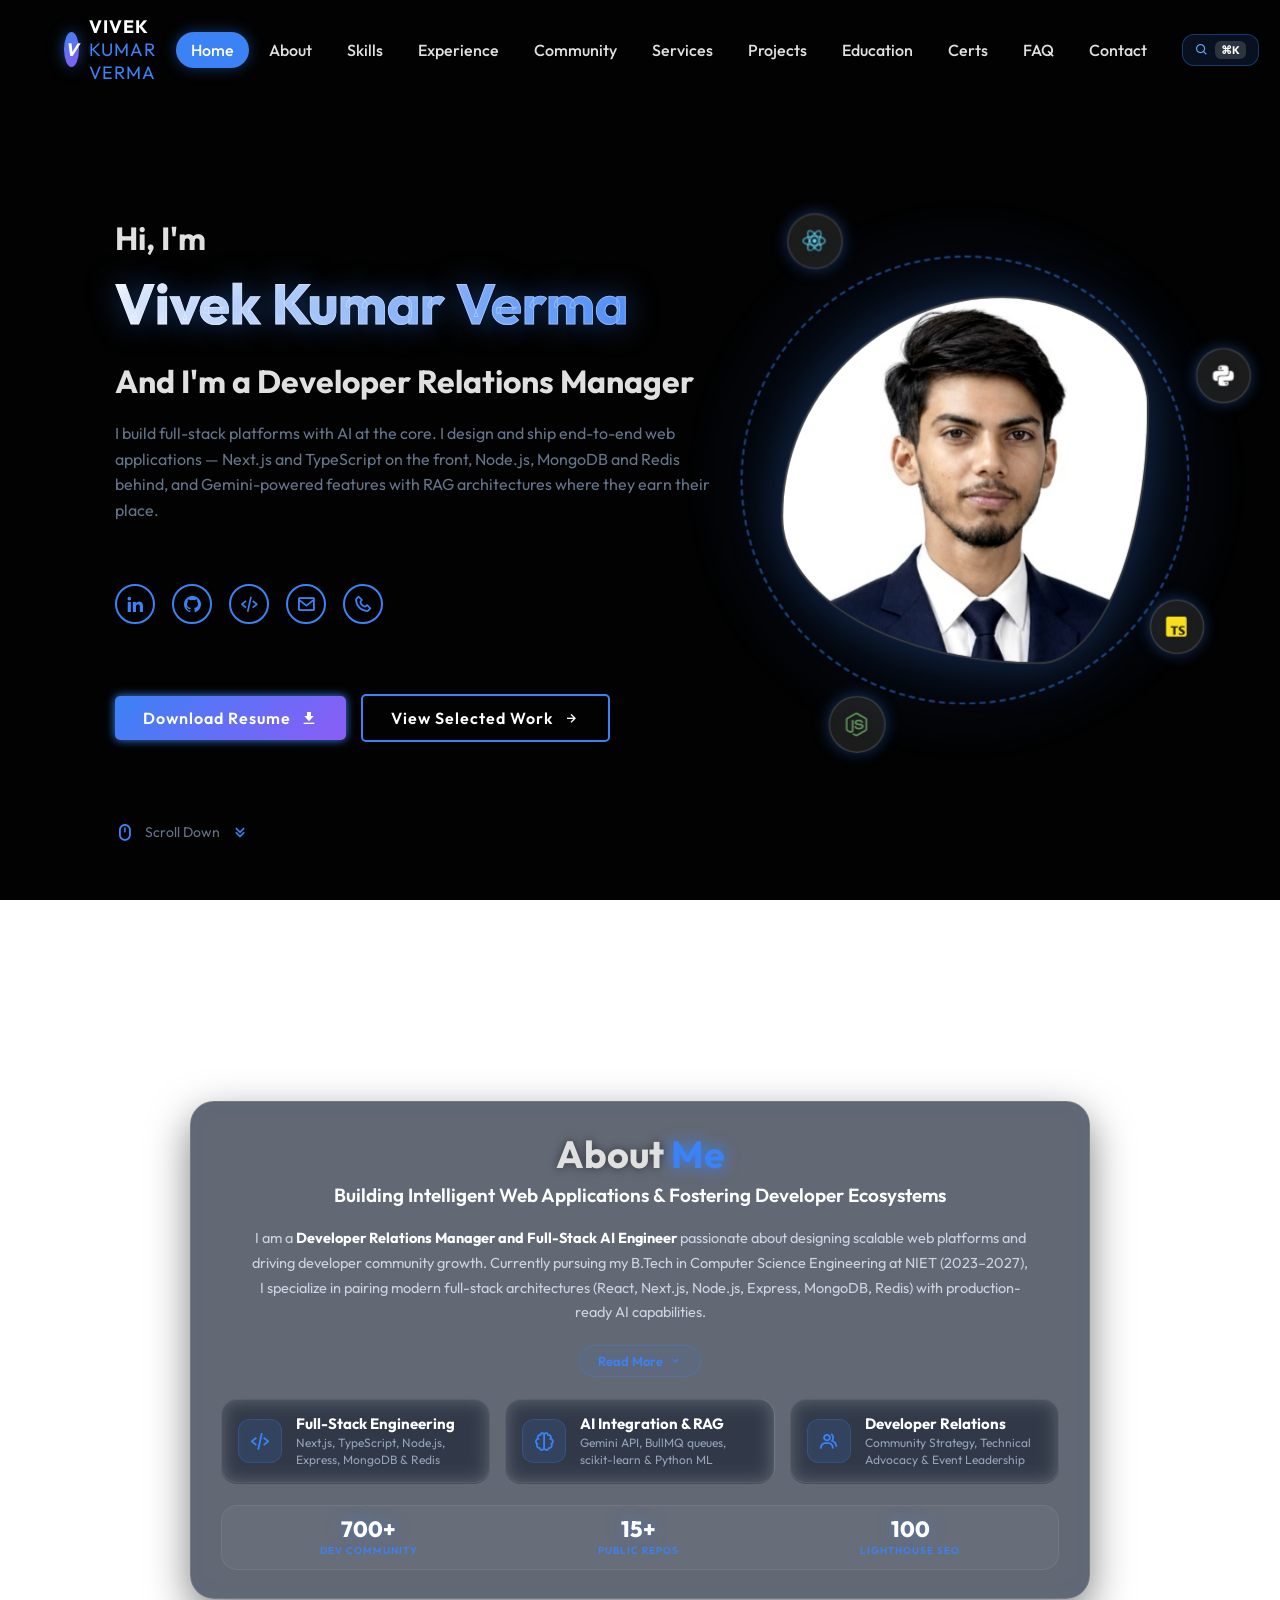
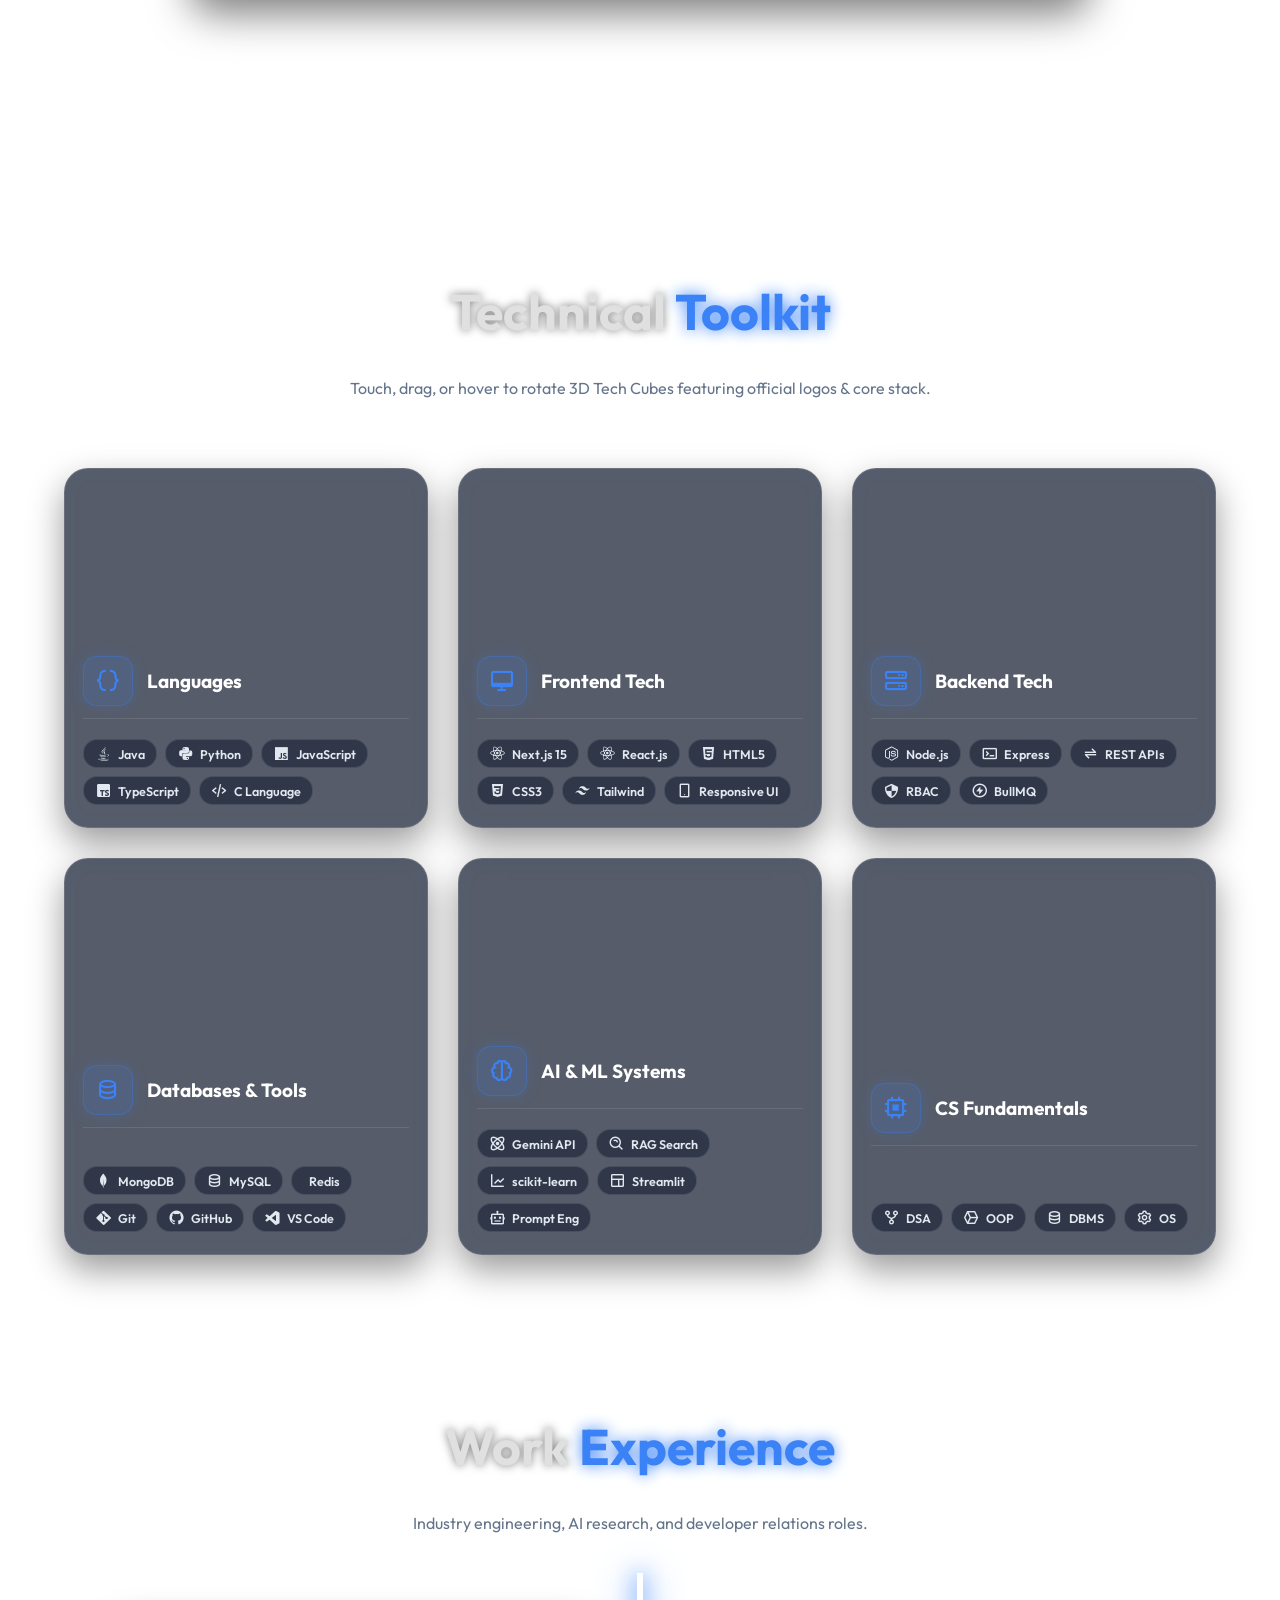
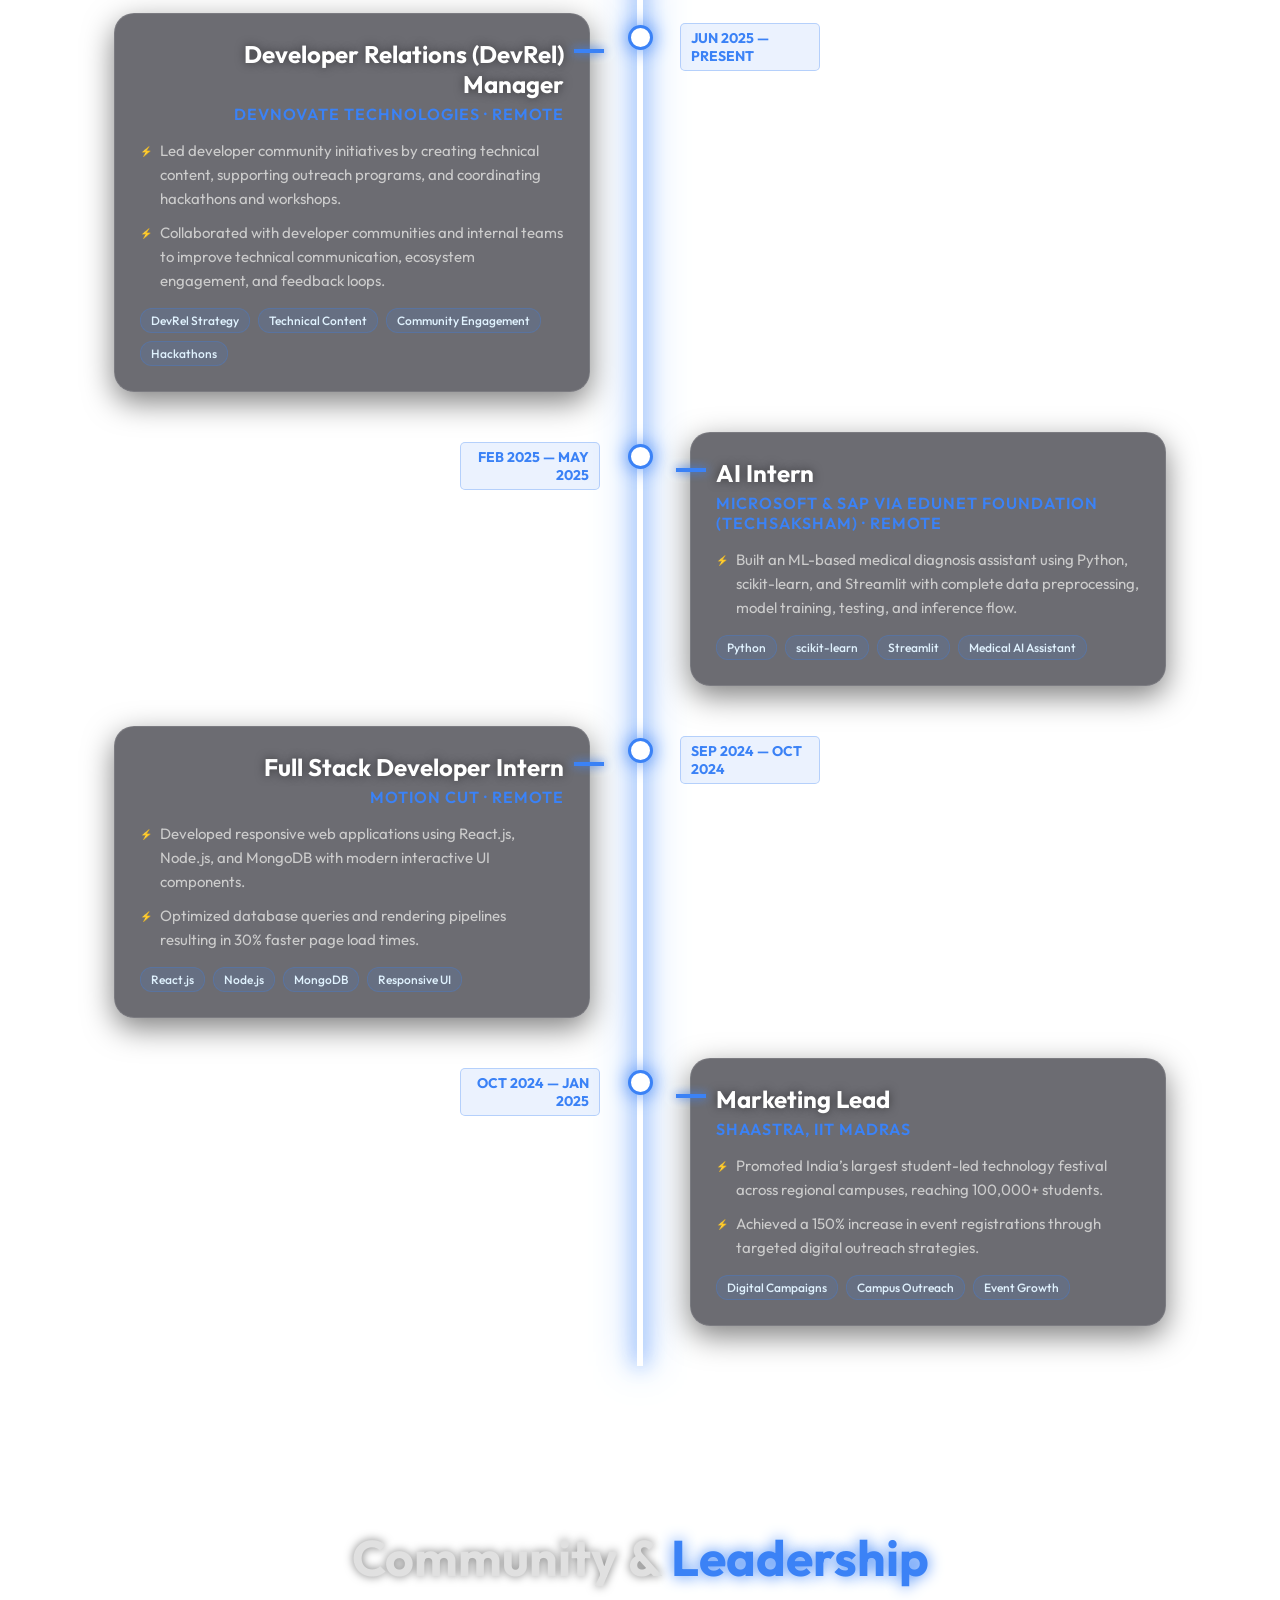
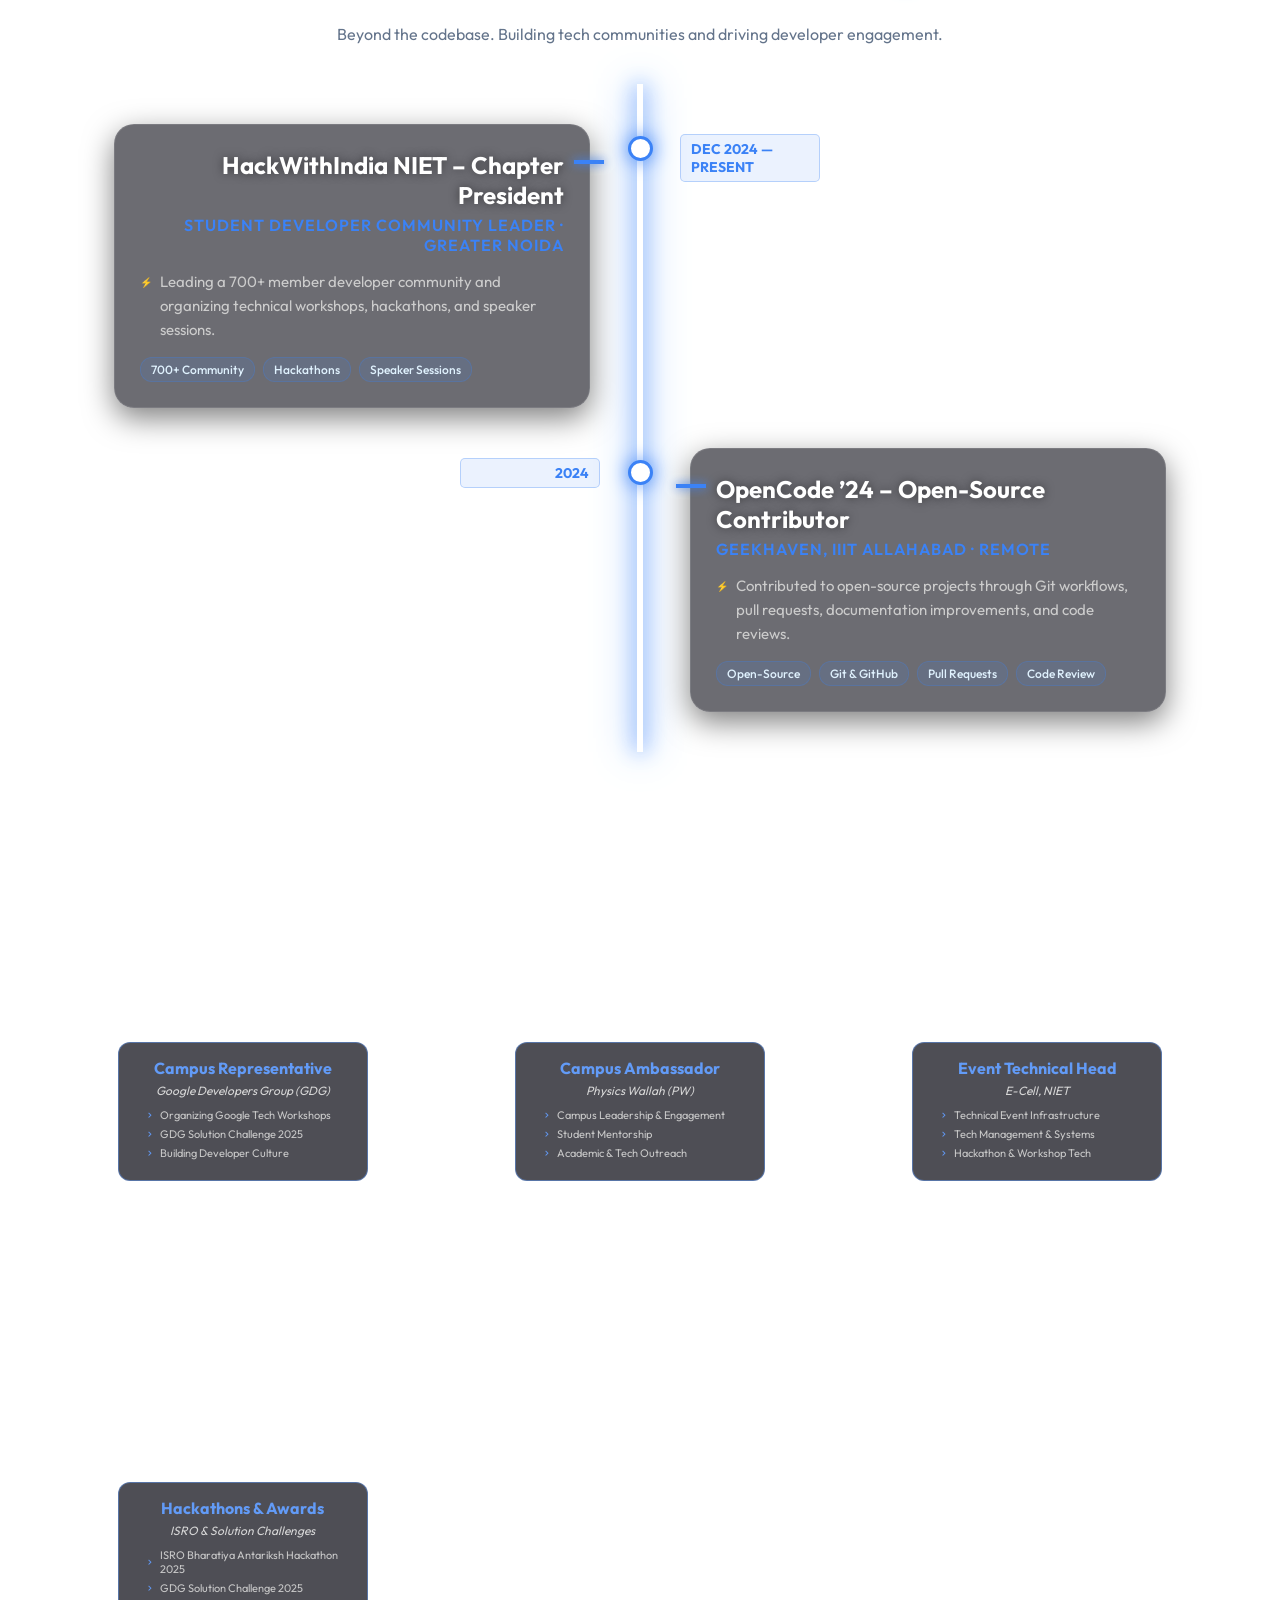
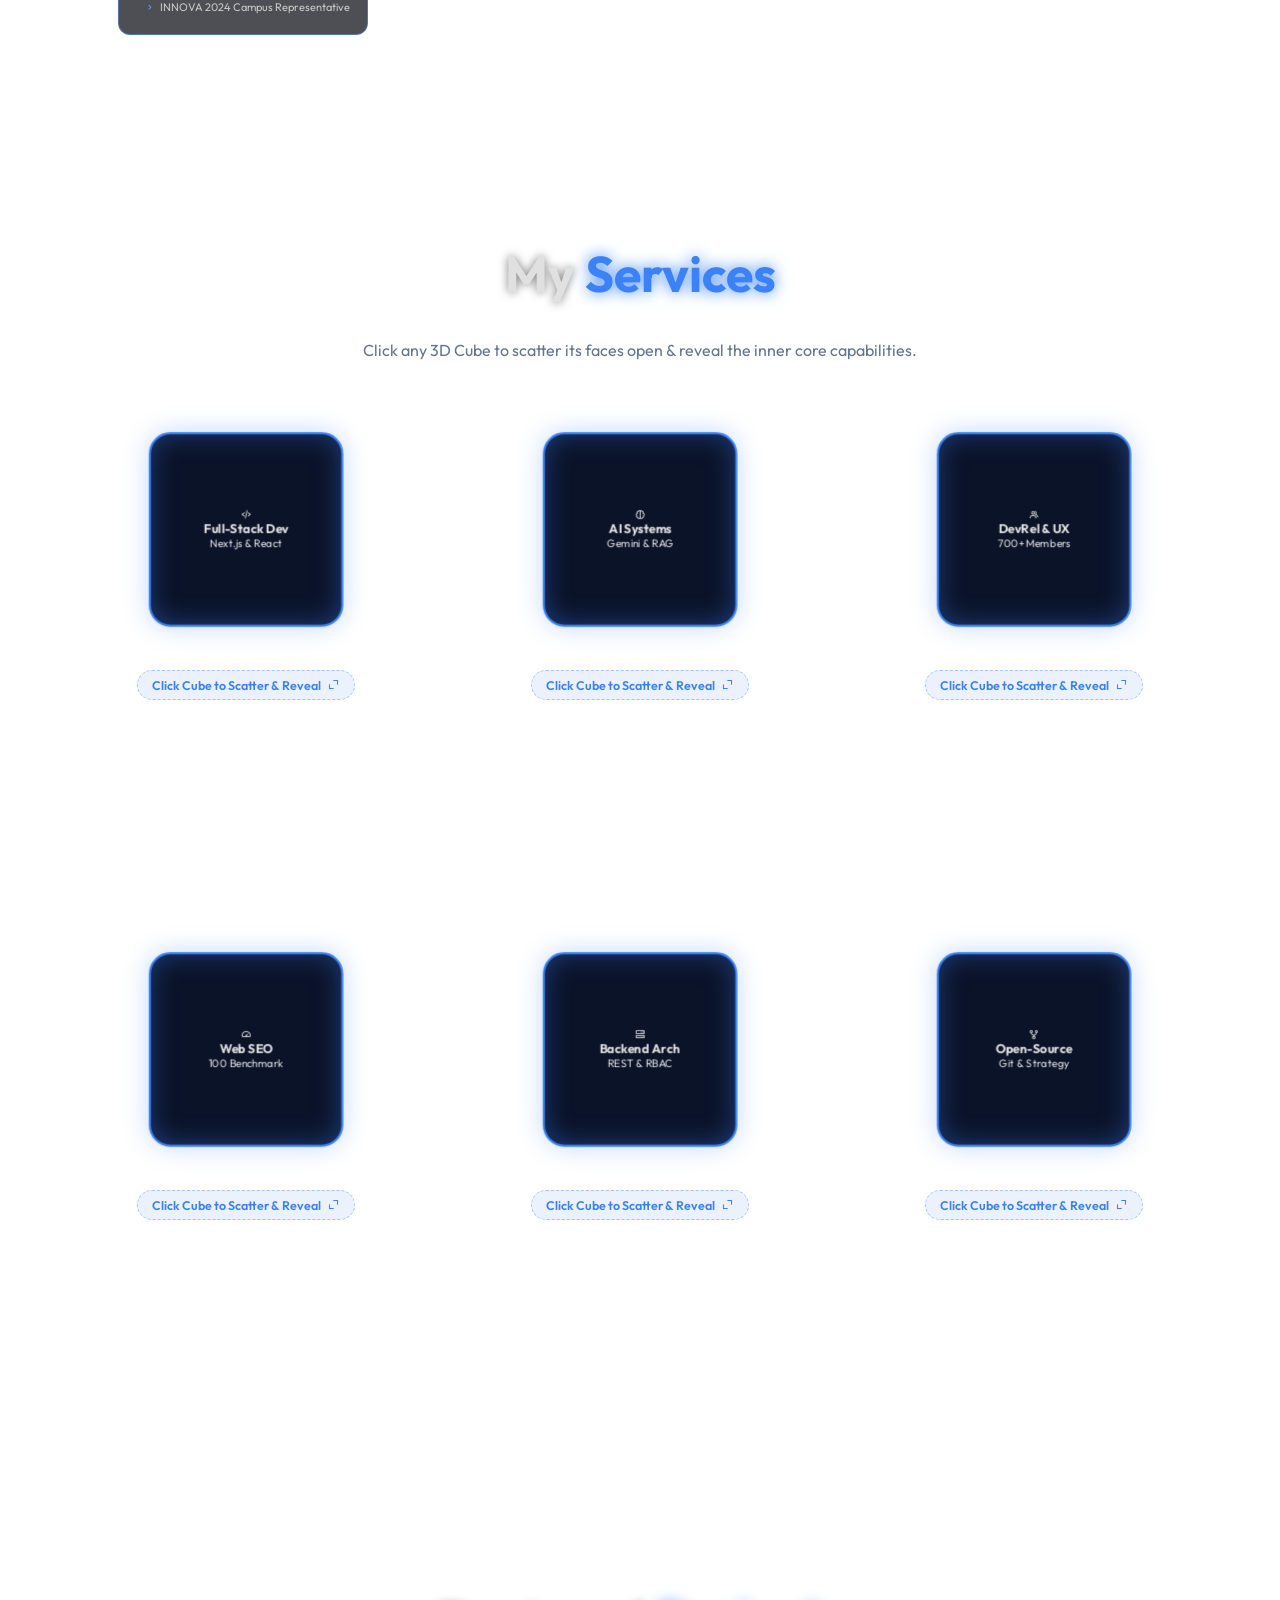
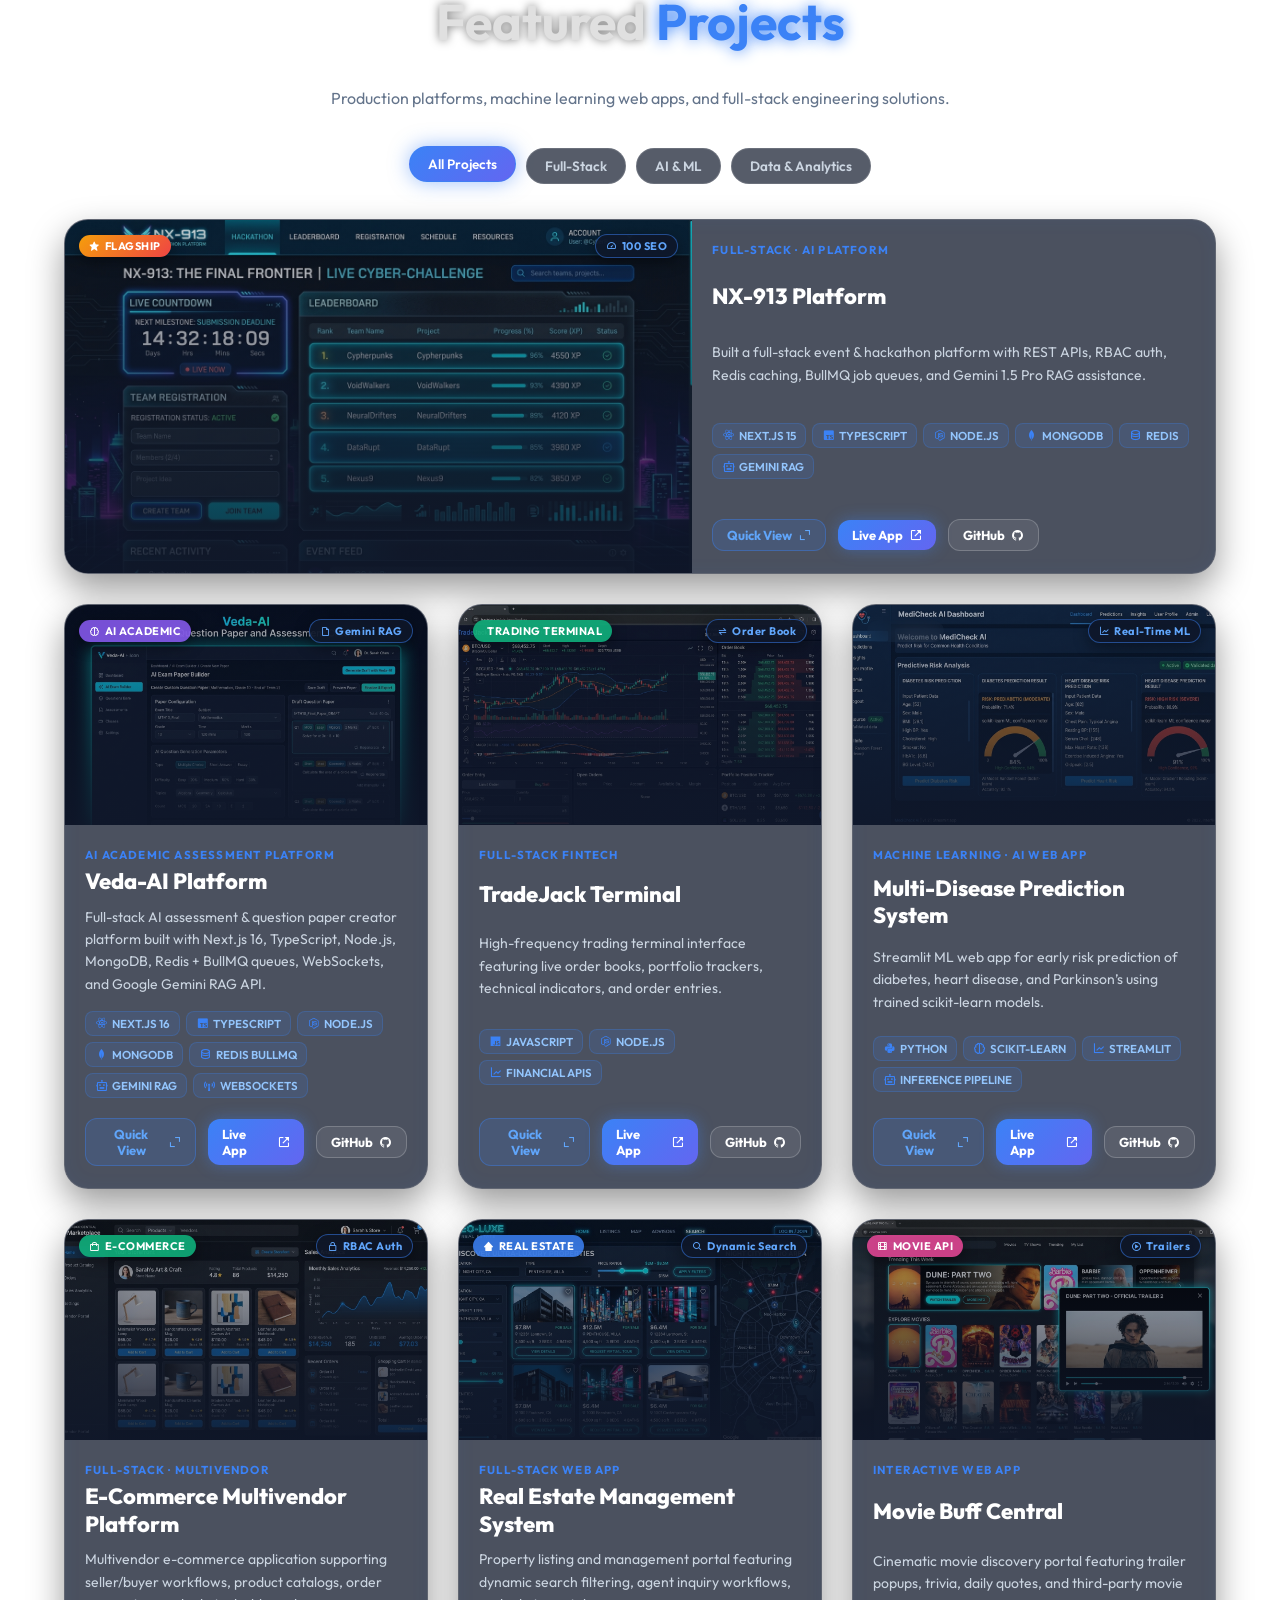
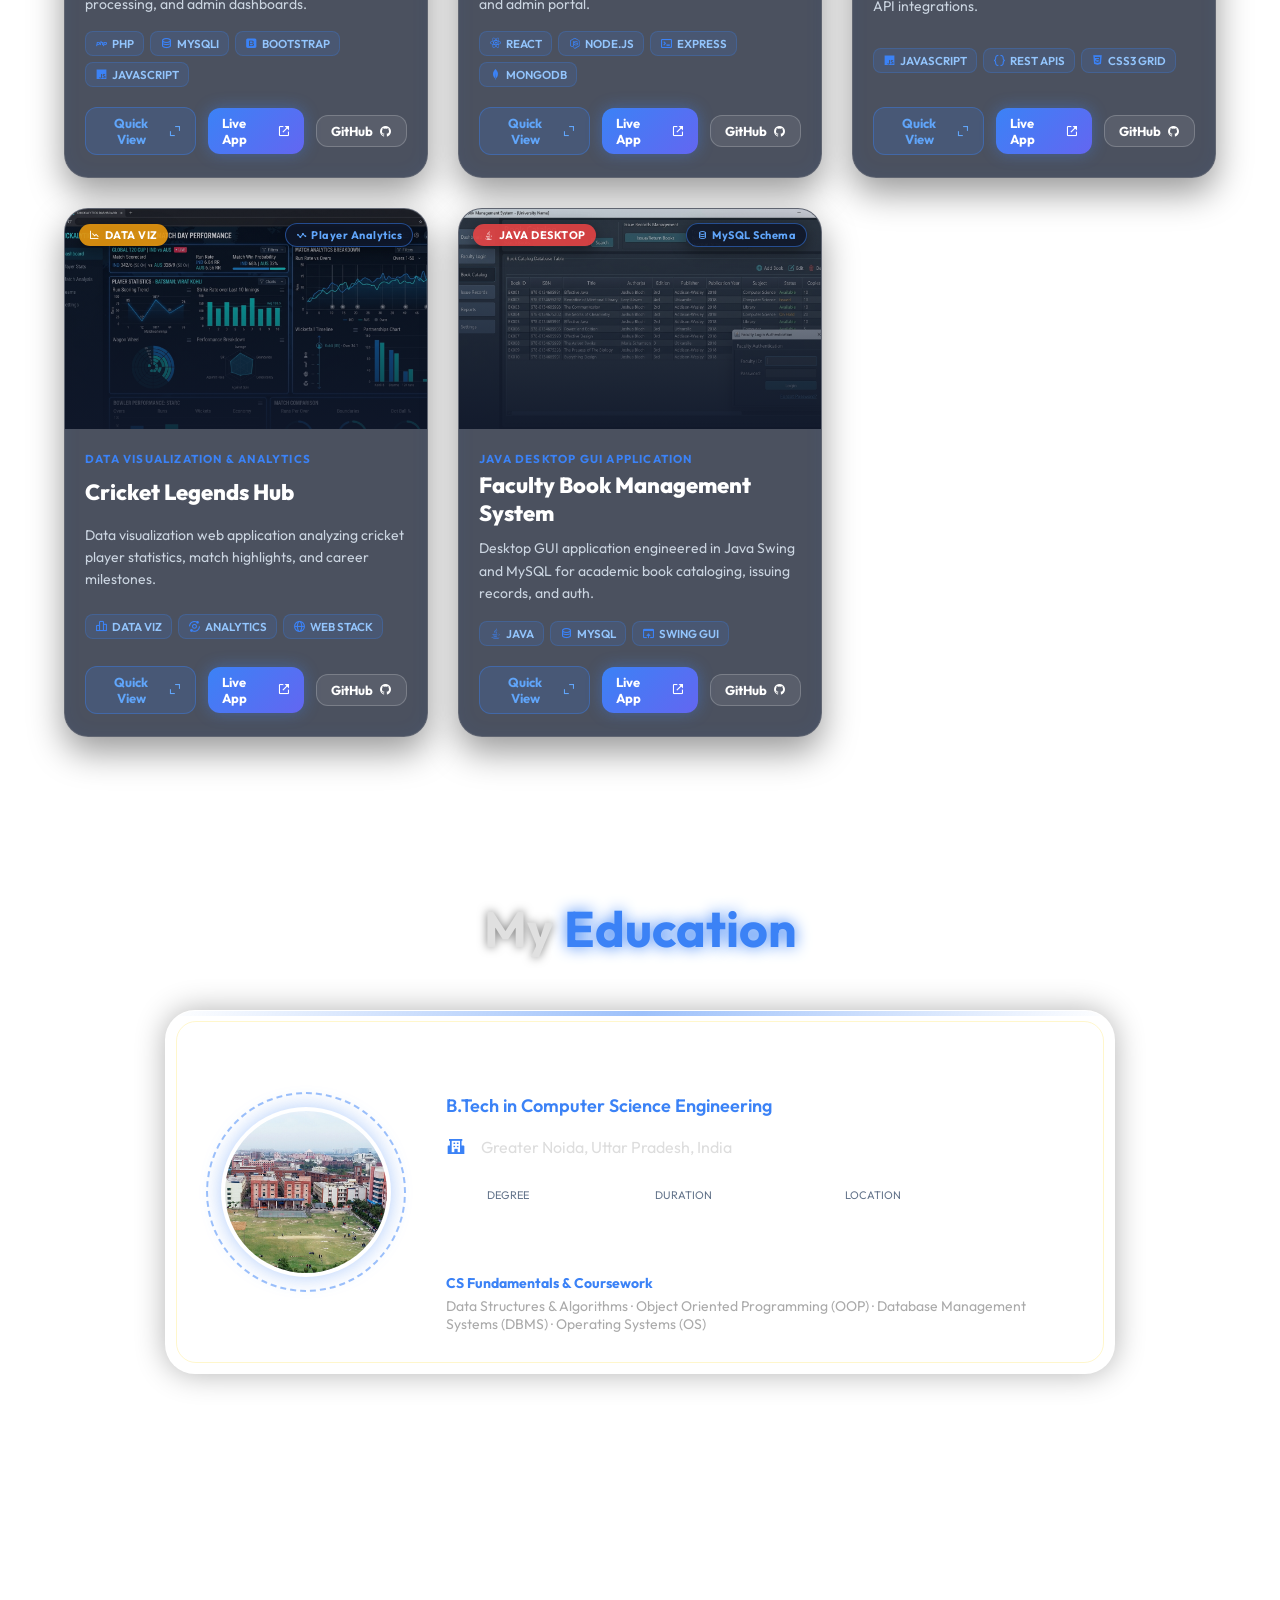
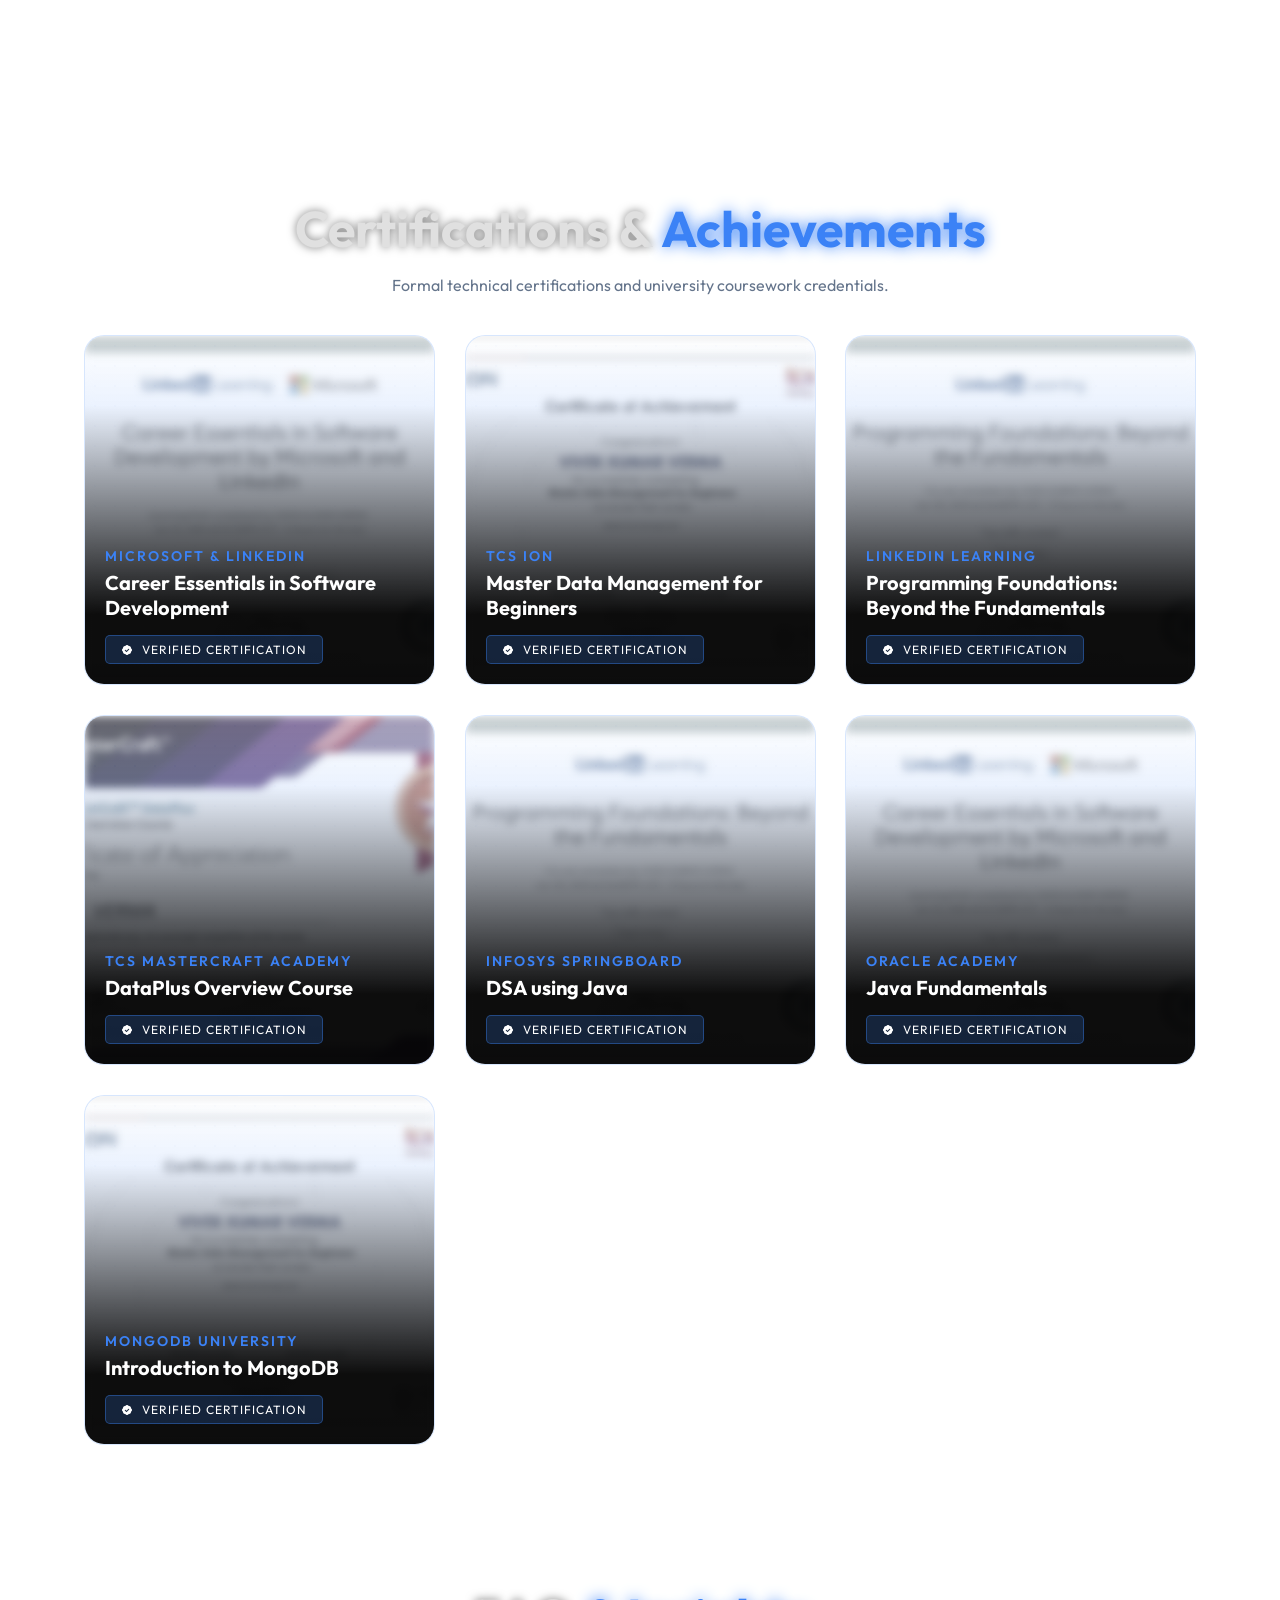
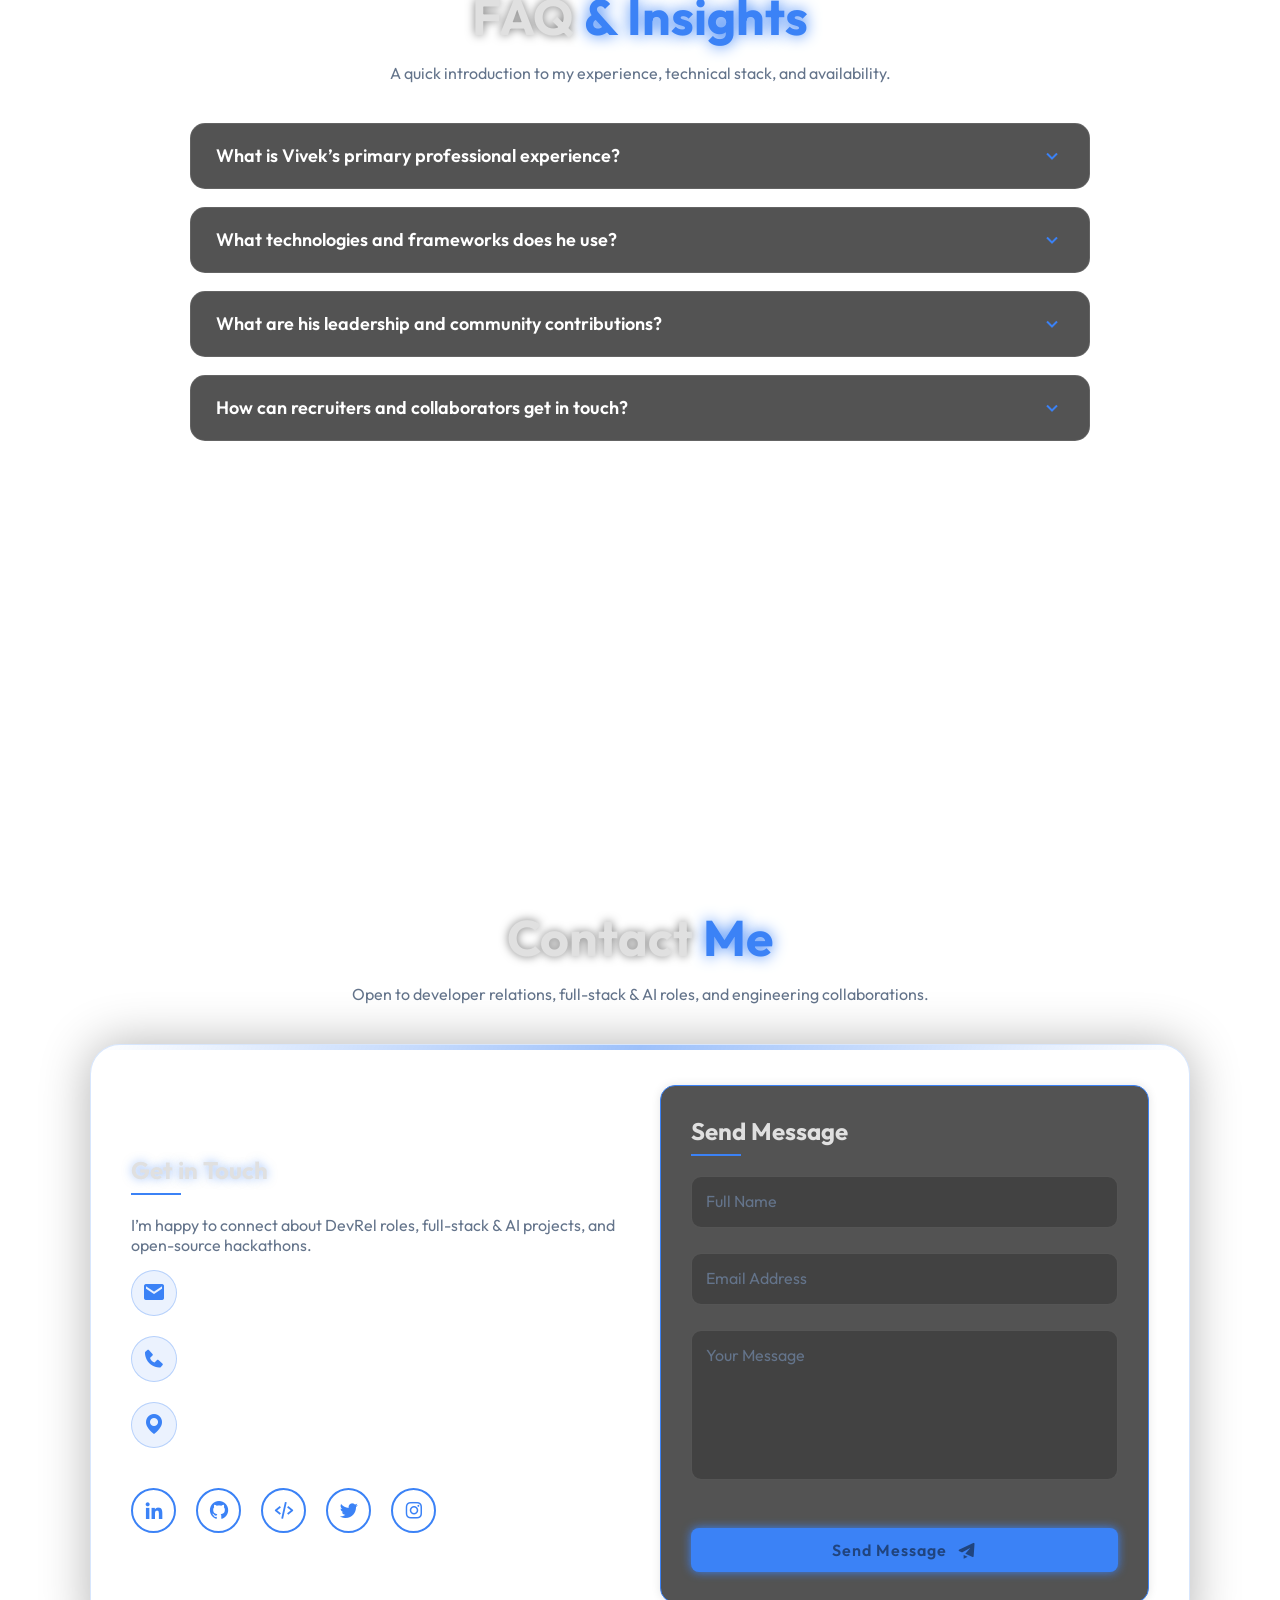
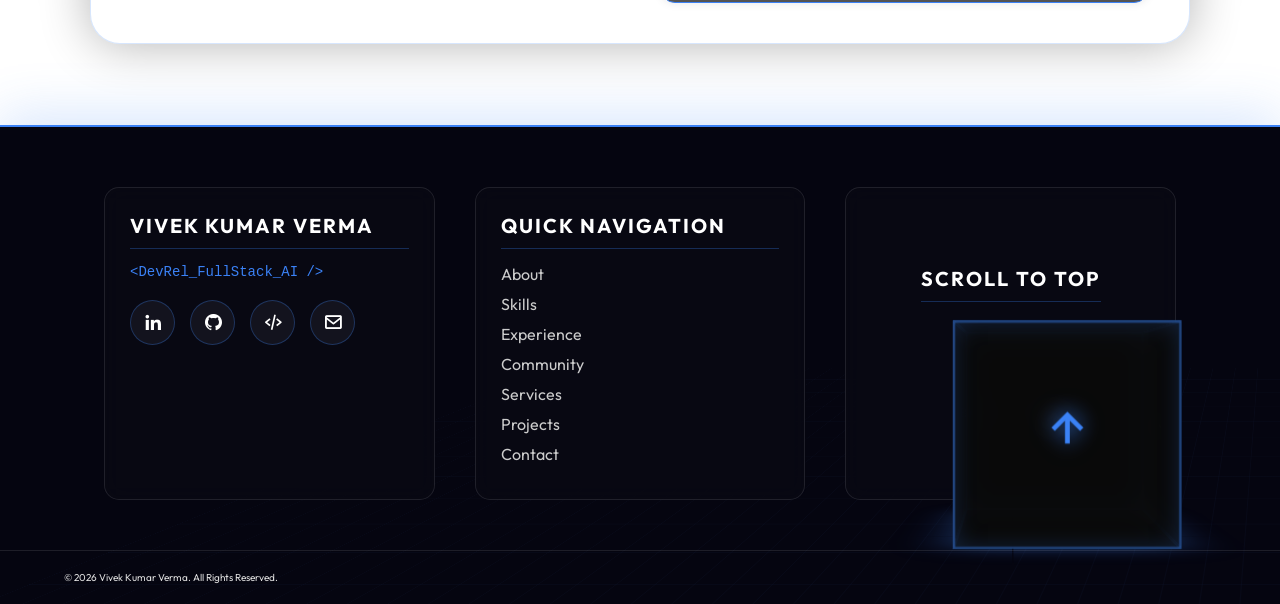
==== commit 1b45b967: "Update index.html" ====
--- a/index.html
+++ b/index.html
@@ -277,7 +277,7 @@
             <div class="hero-3d-layer">
                 <div class="hero-ring"></div>
                 <div class="hero-glow"></div>
-                <img src="./assets/Vivek.jpeg" alt="Vivek Kumar Verma Profile Photo" class="hero-img">
+                <img src="./assets/Vivek1.jpeg" alt="Vivek Kumar Verma Profile Photo" class="hero-img">
 
                 <!-- Floating Tech Icons -->
                 <div class="floating-icon icon-react" data-speed="4" title="React / Next.js">
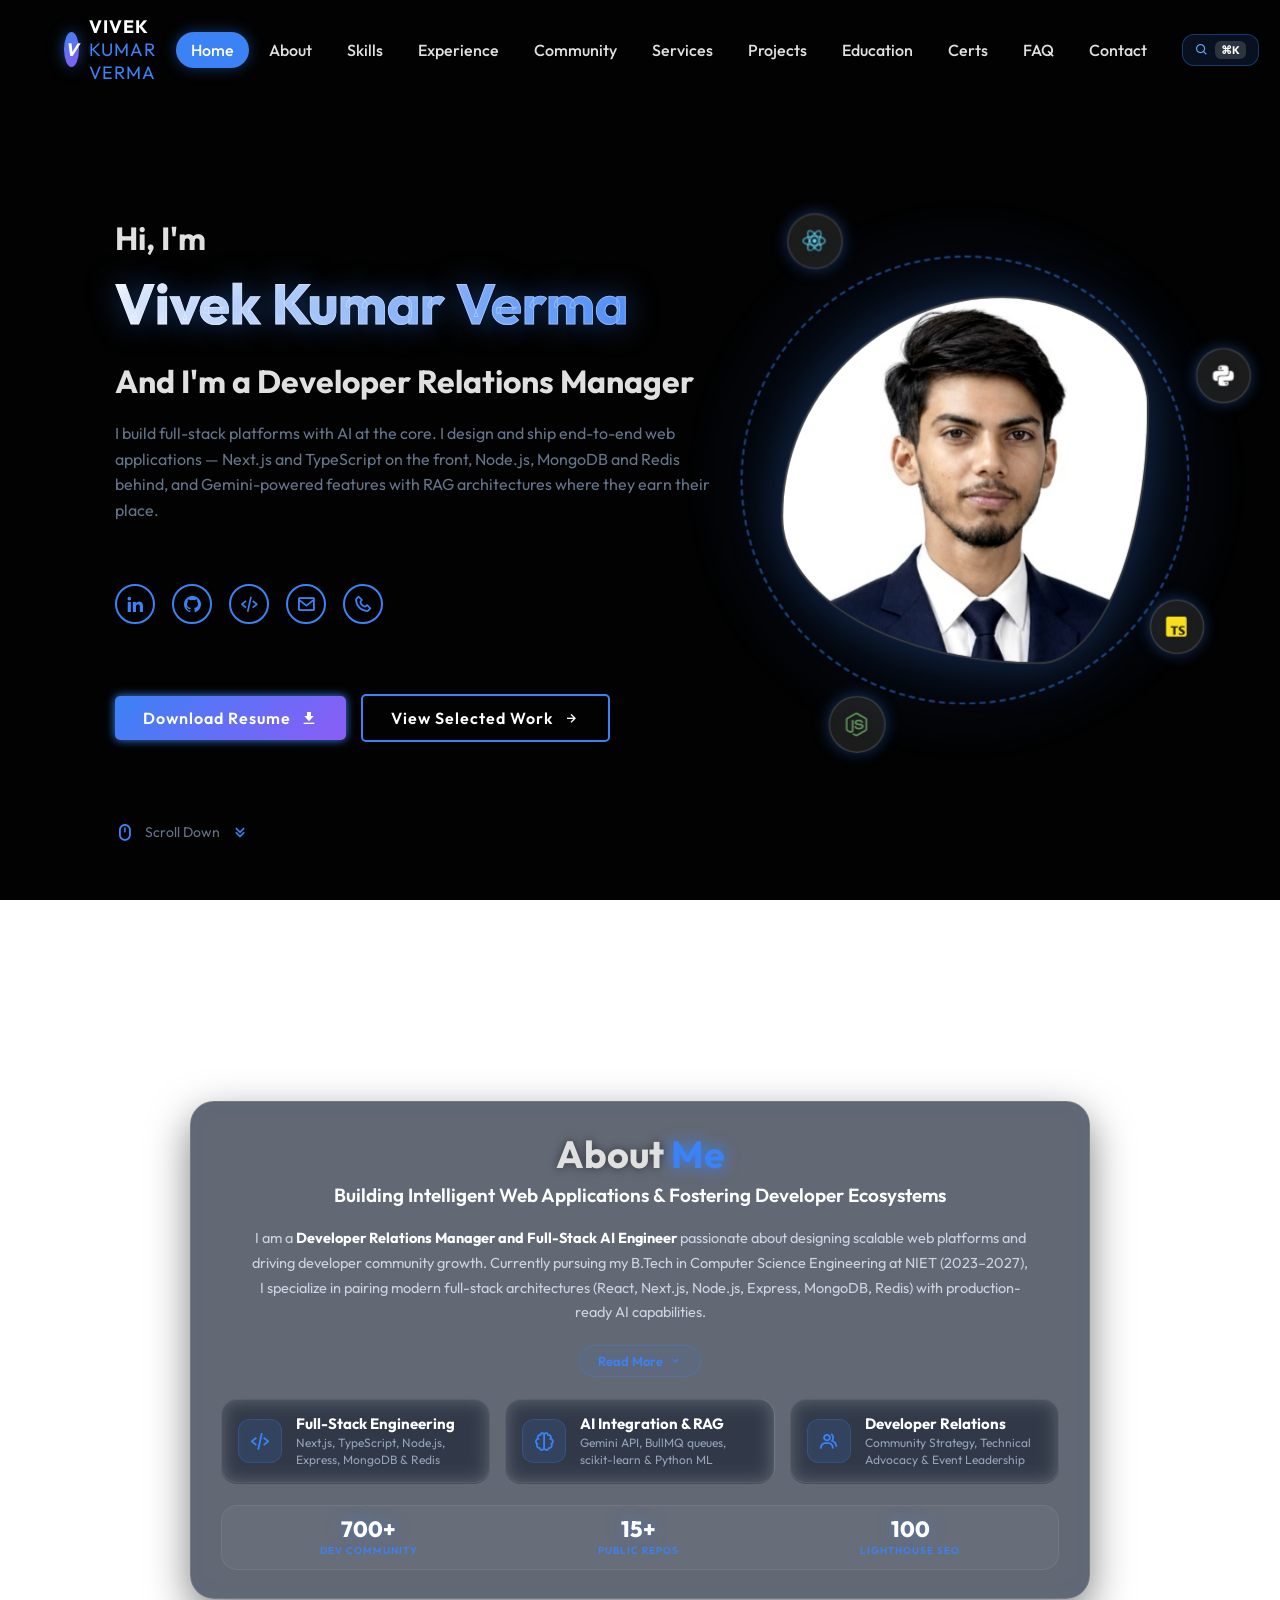
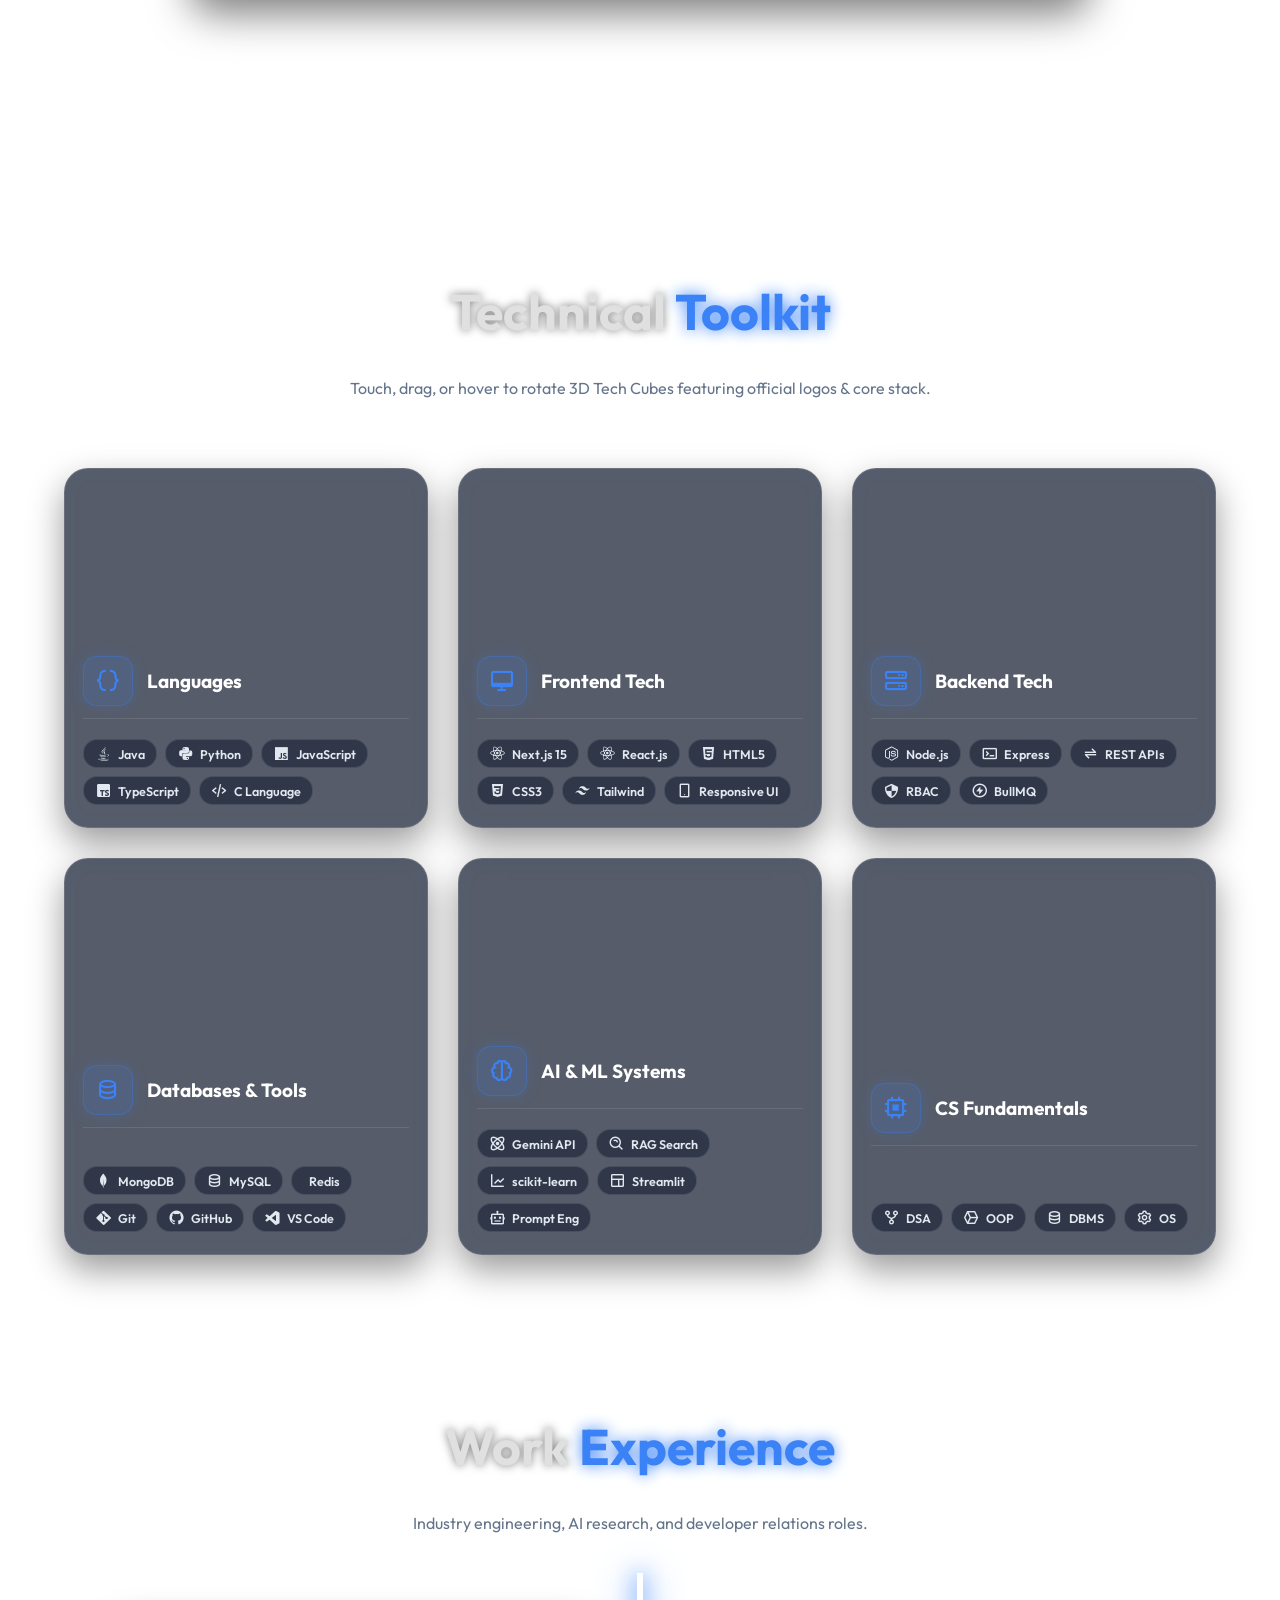
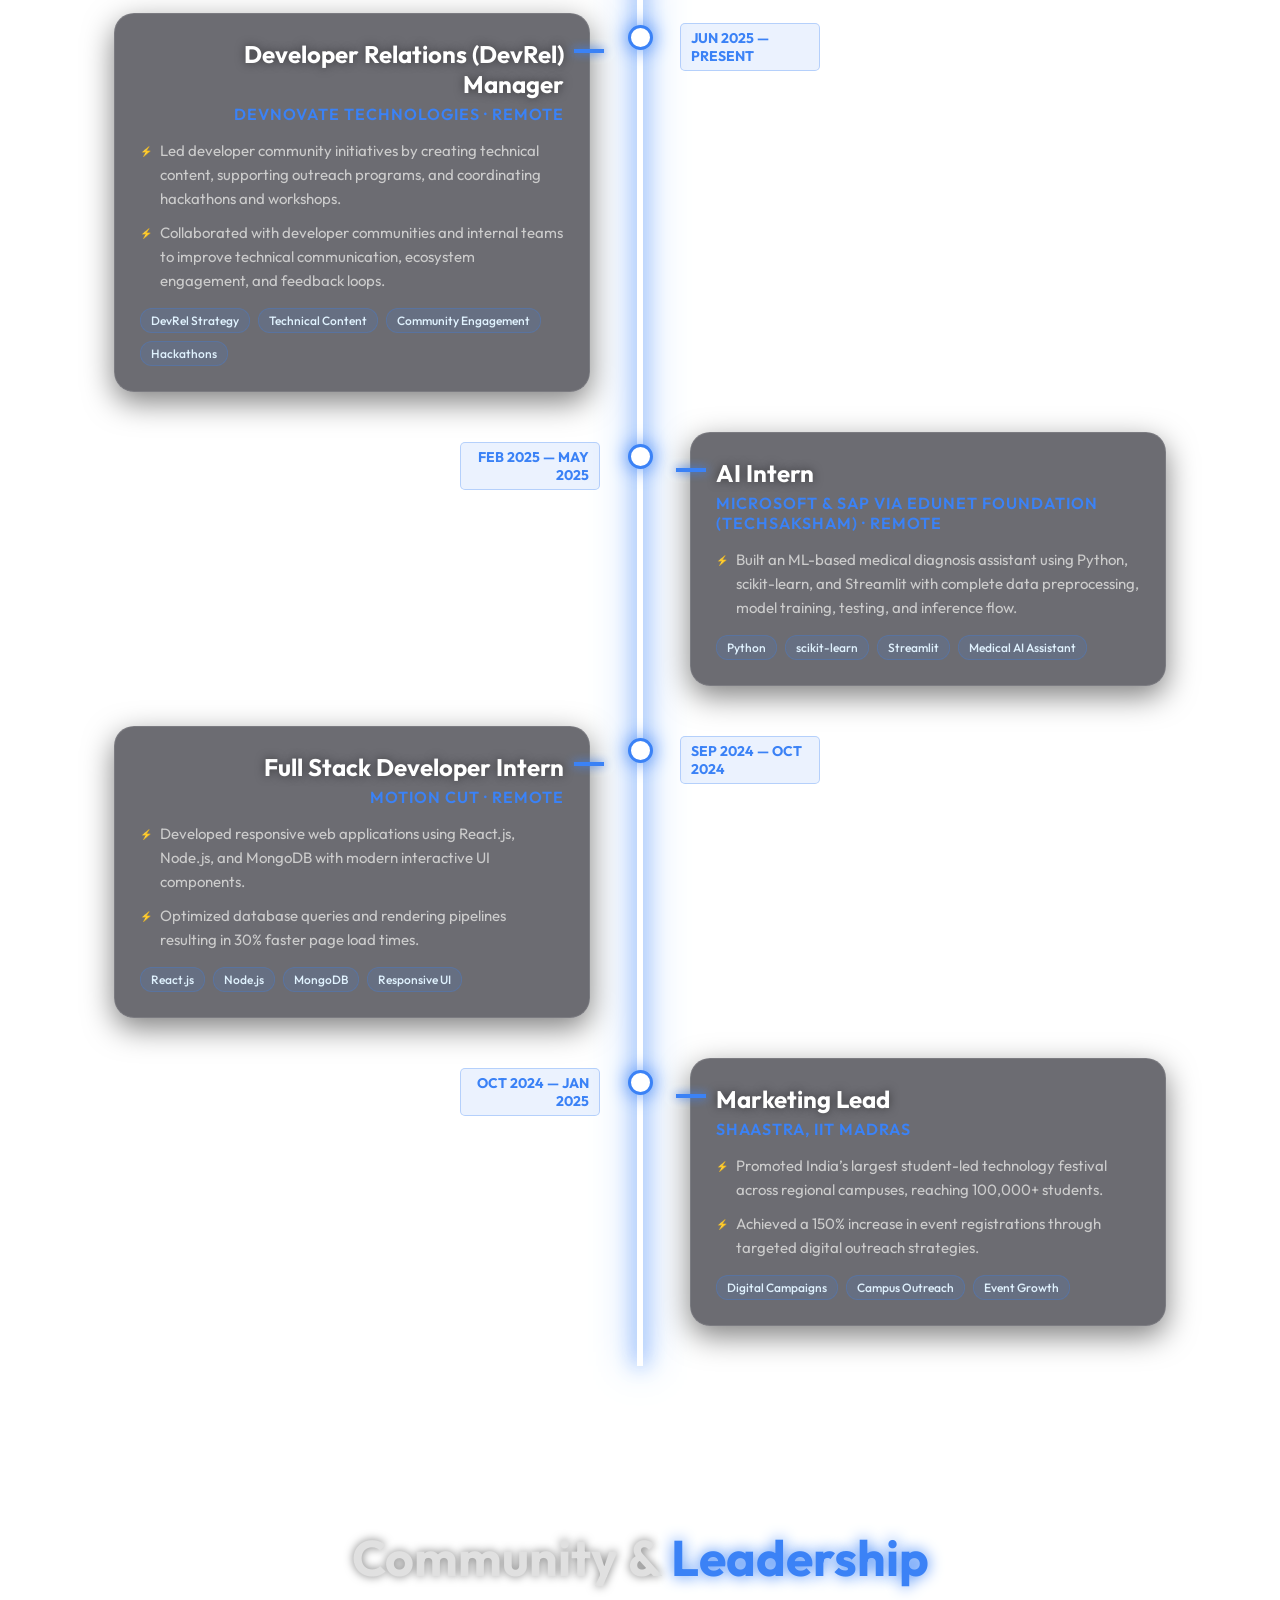
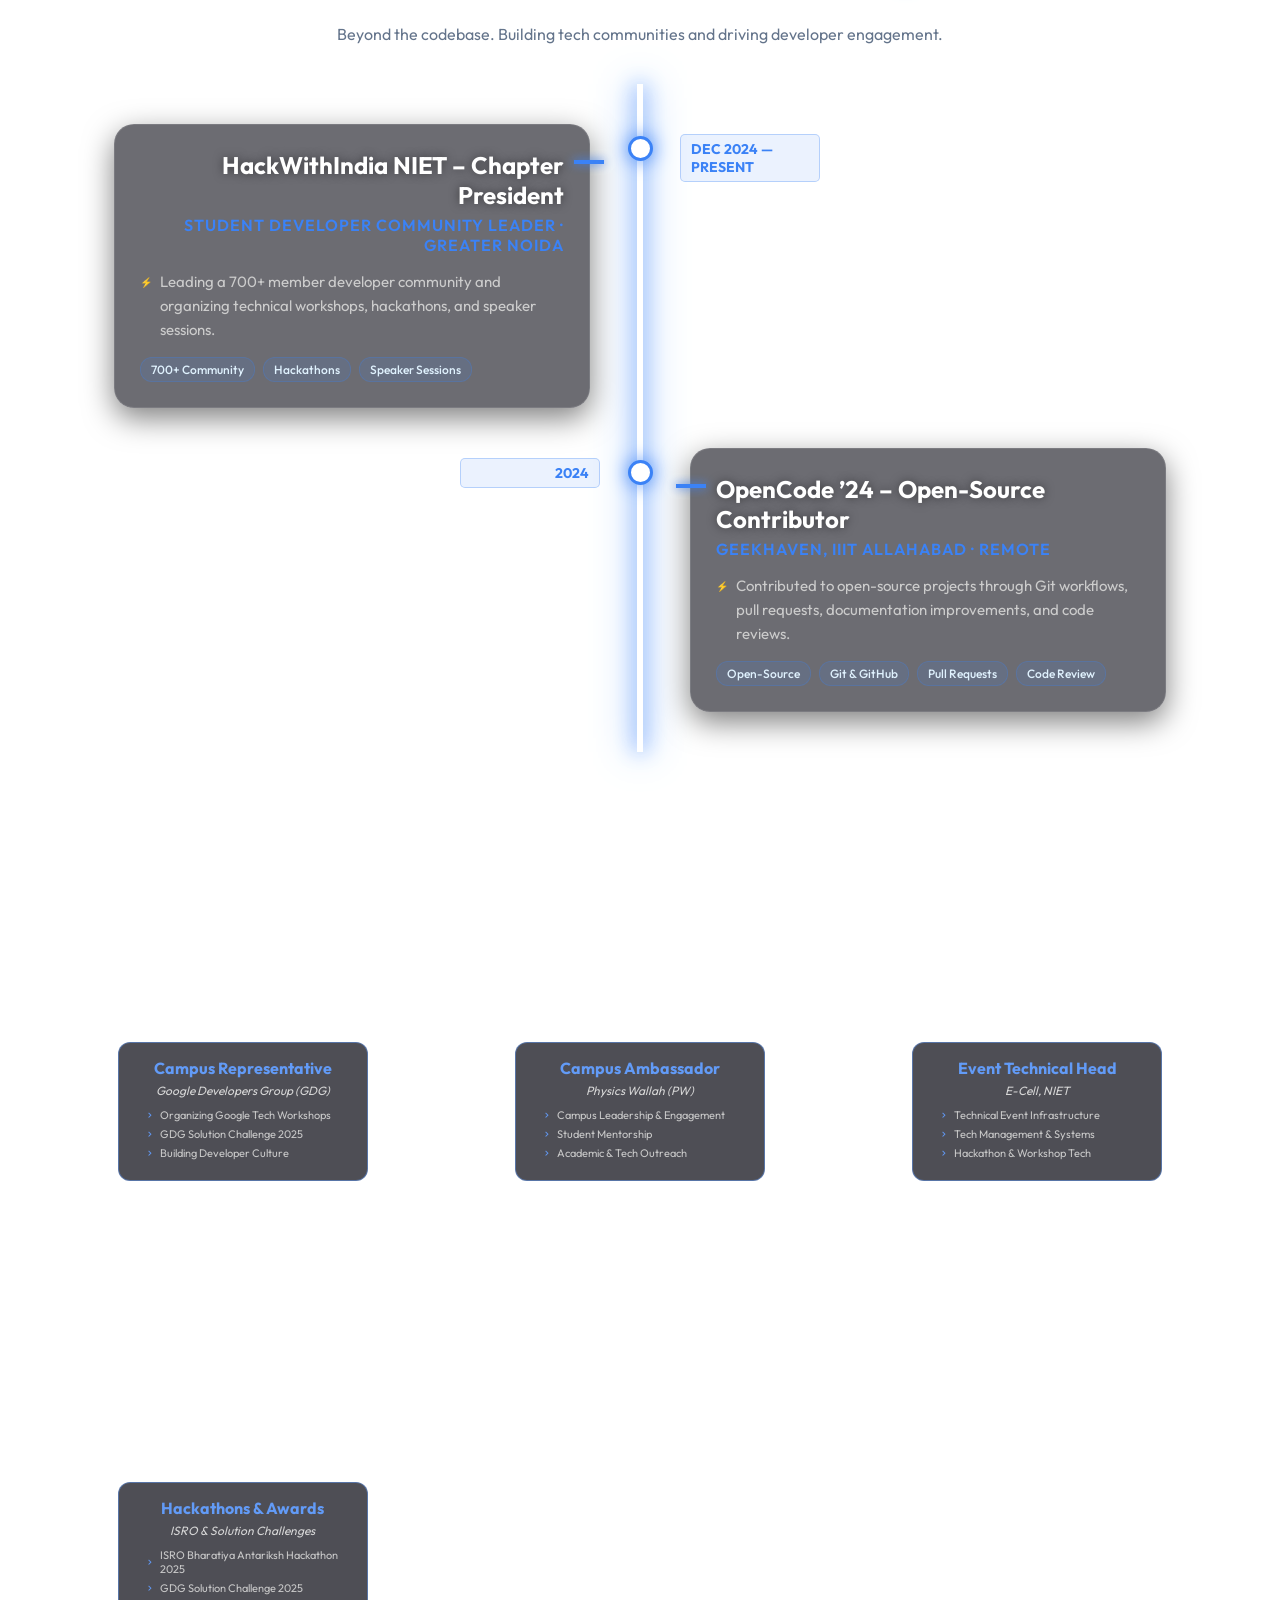
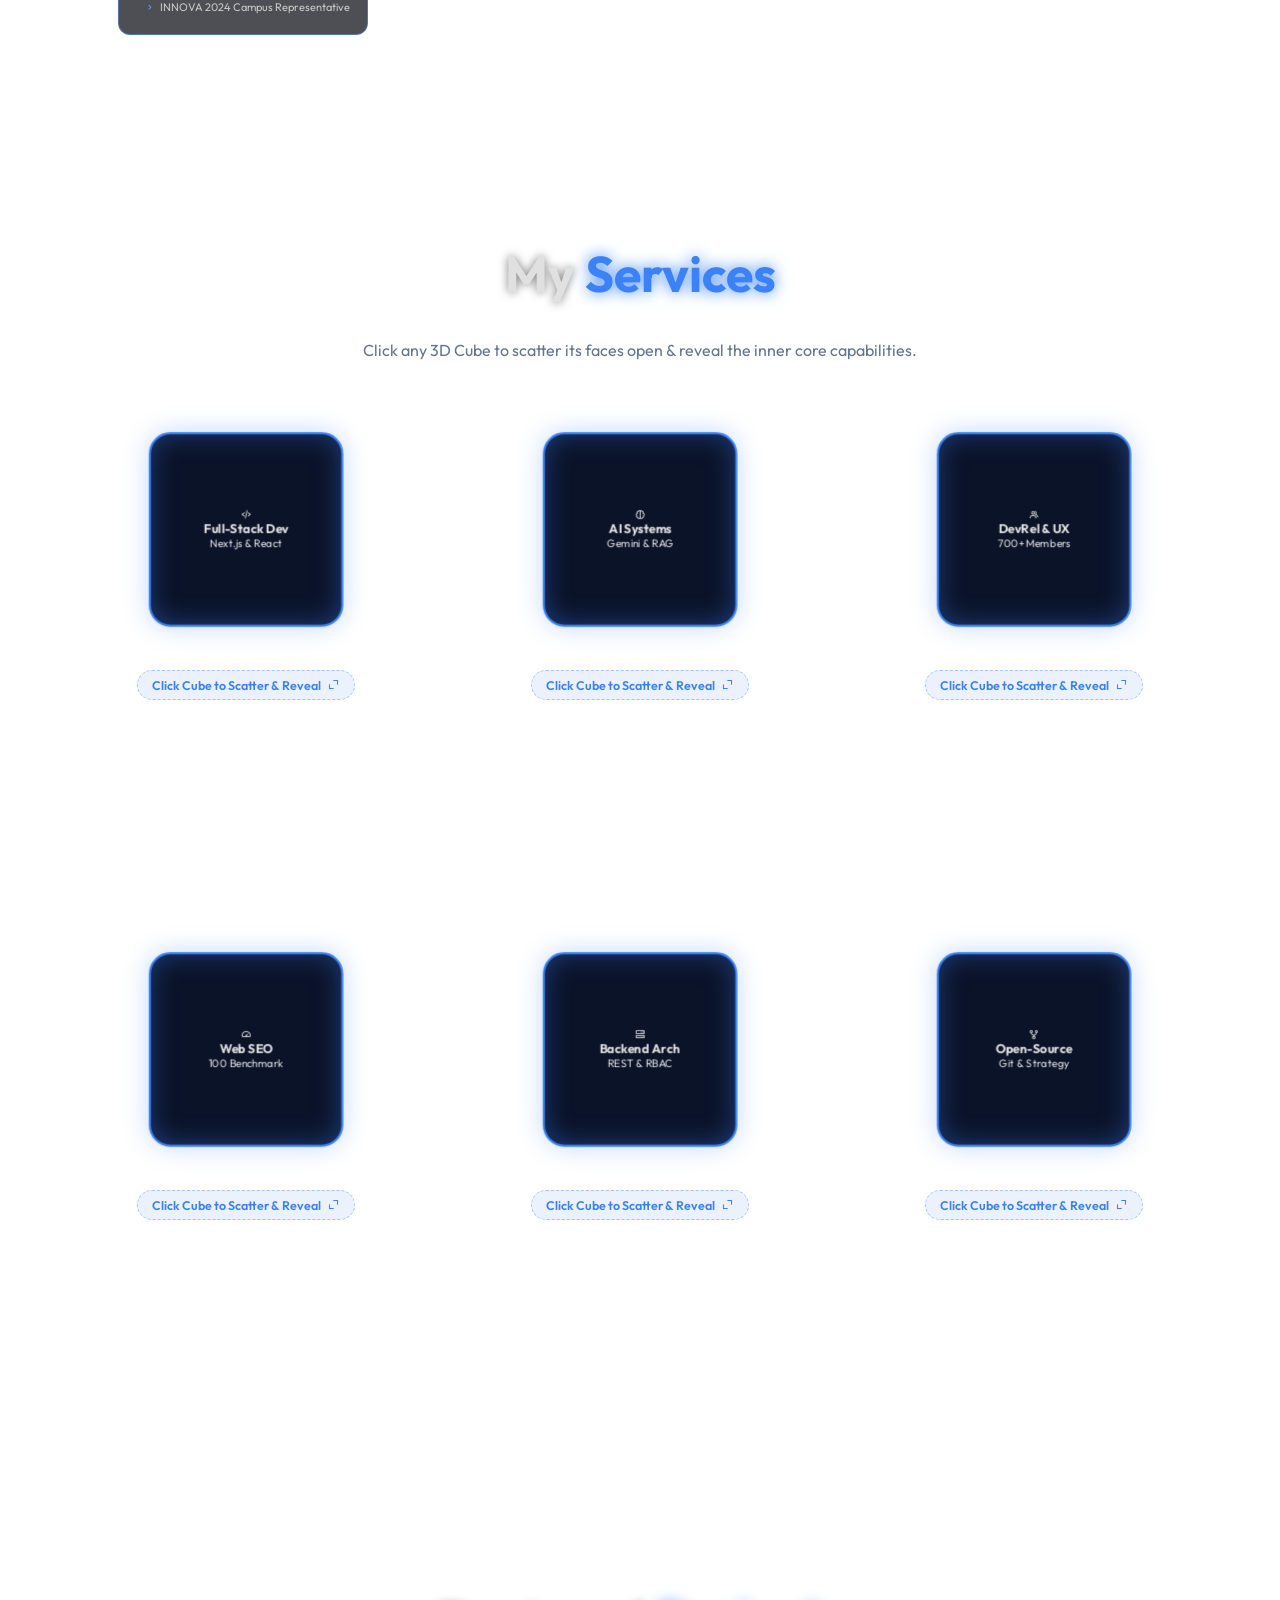
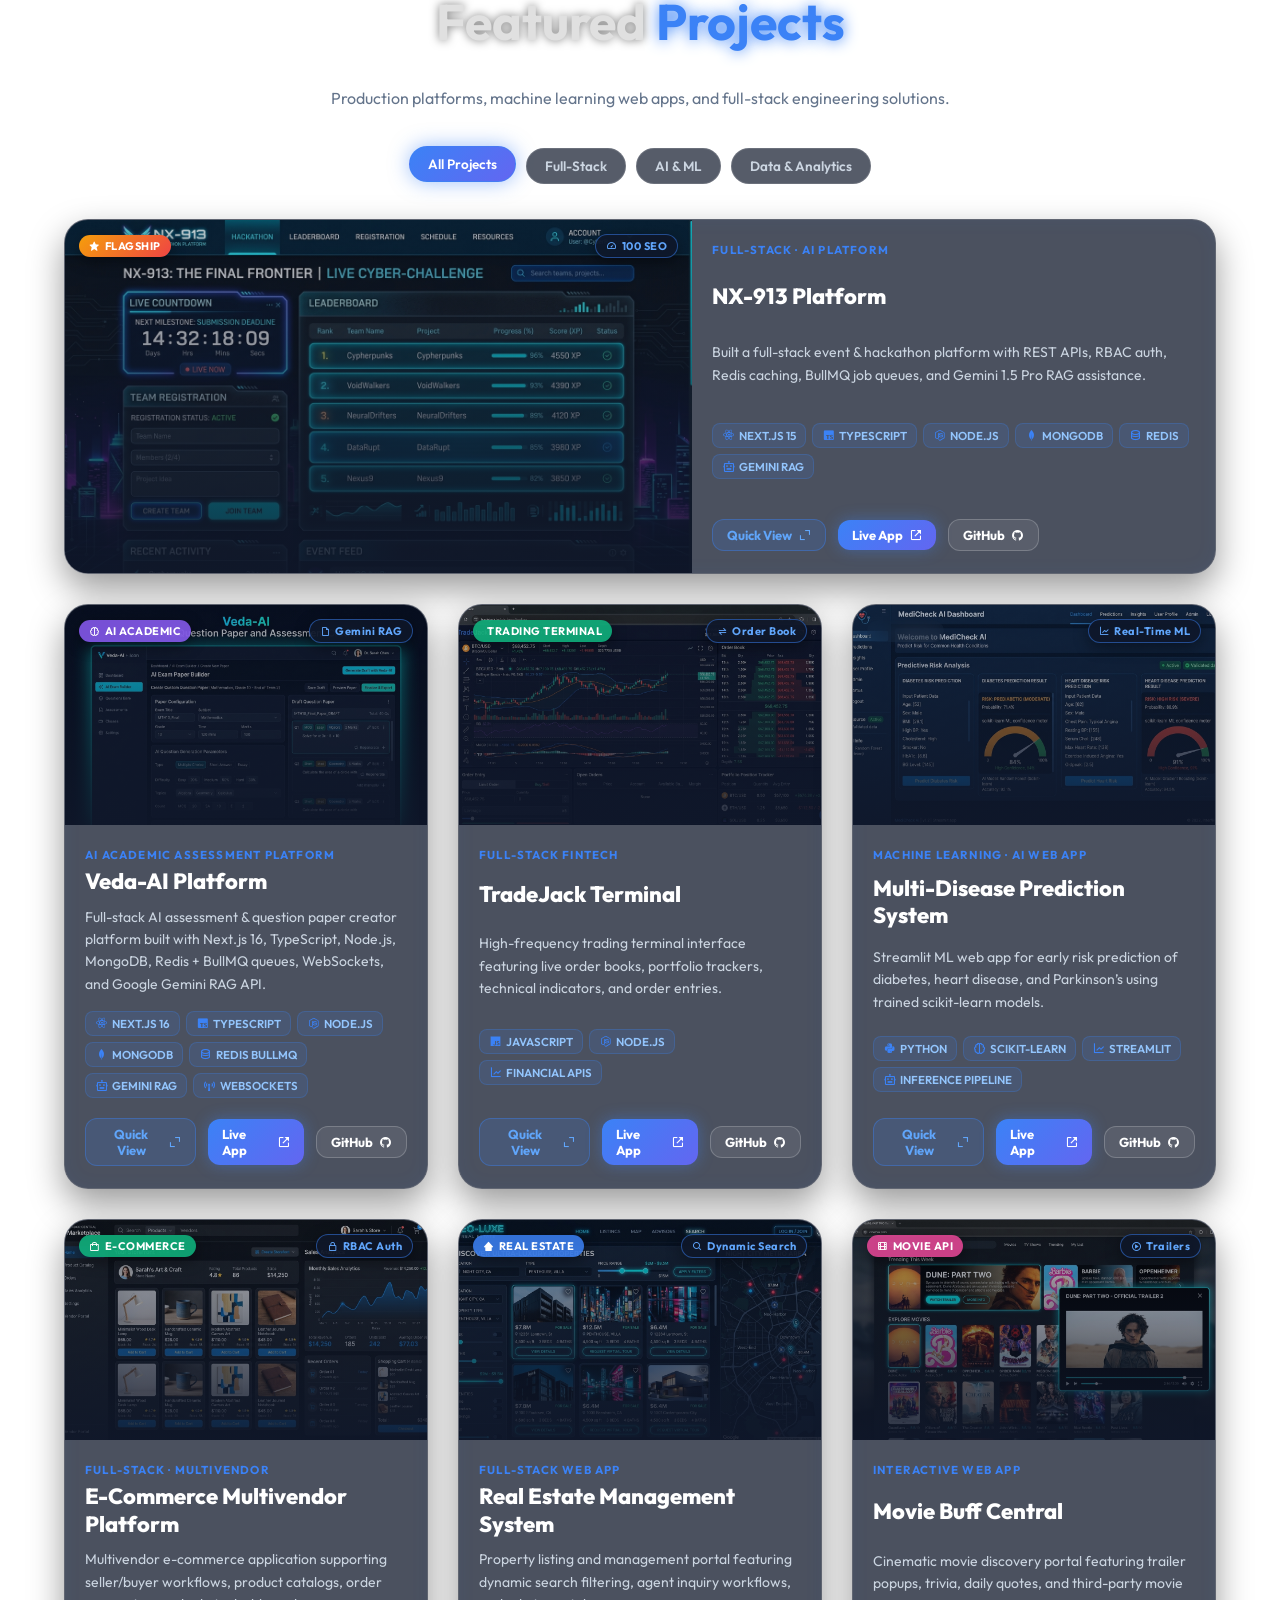
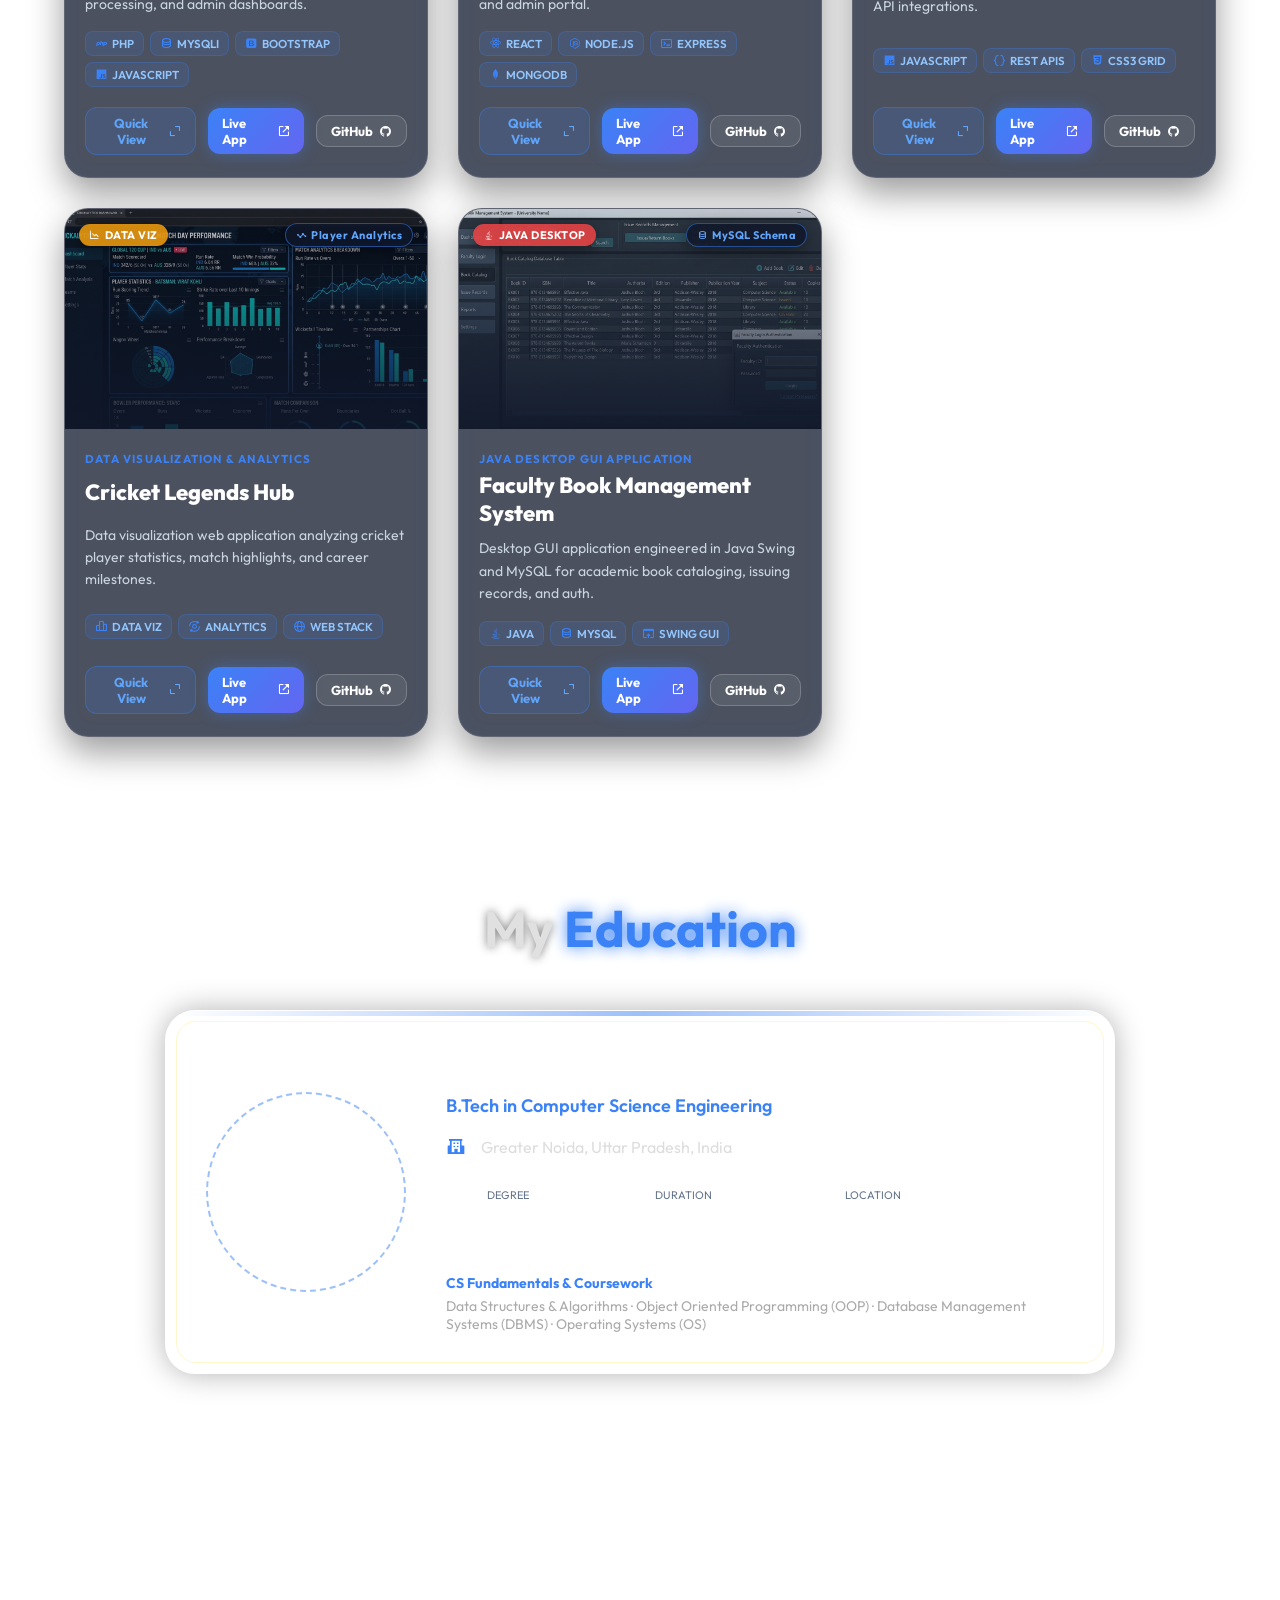
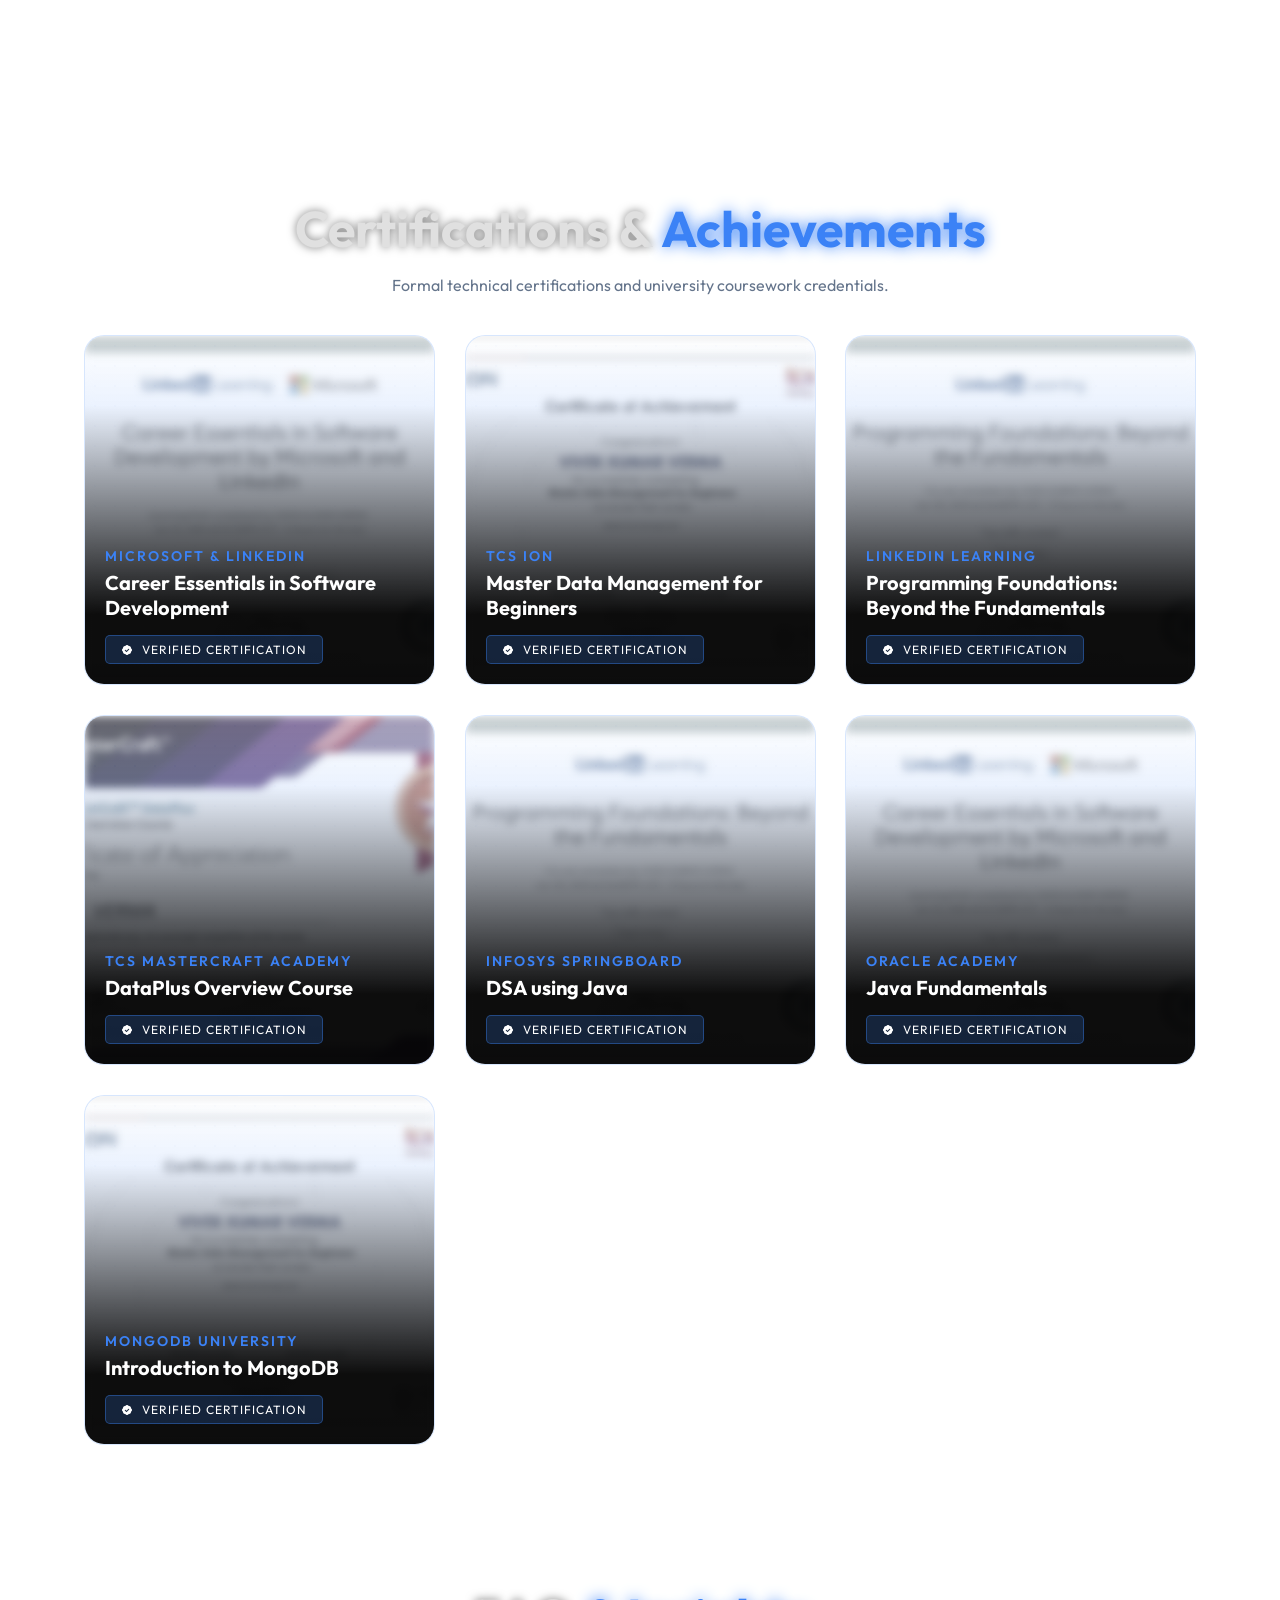
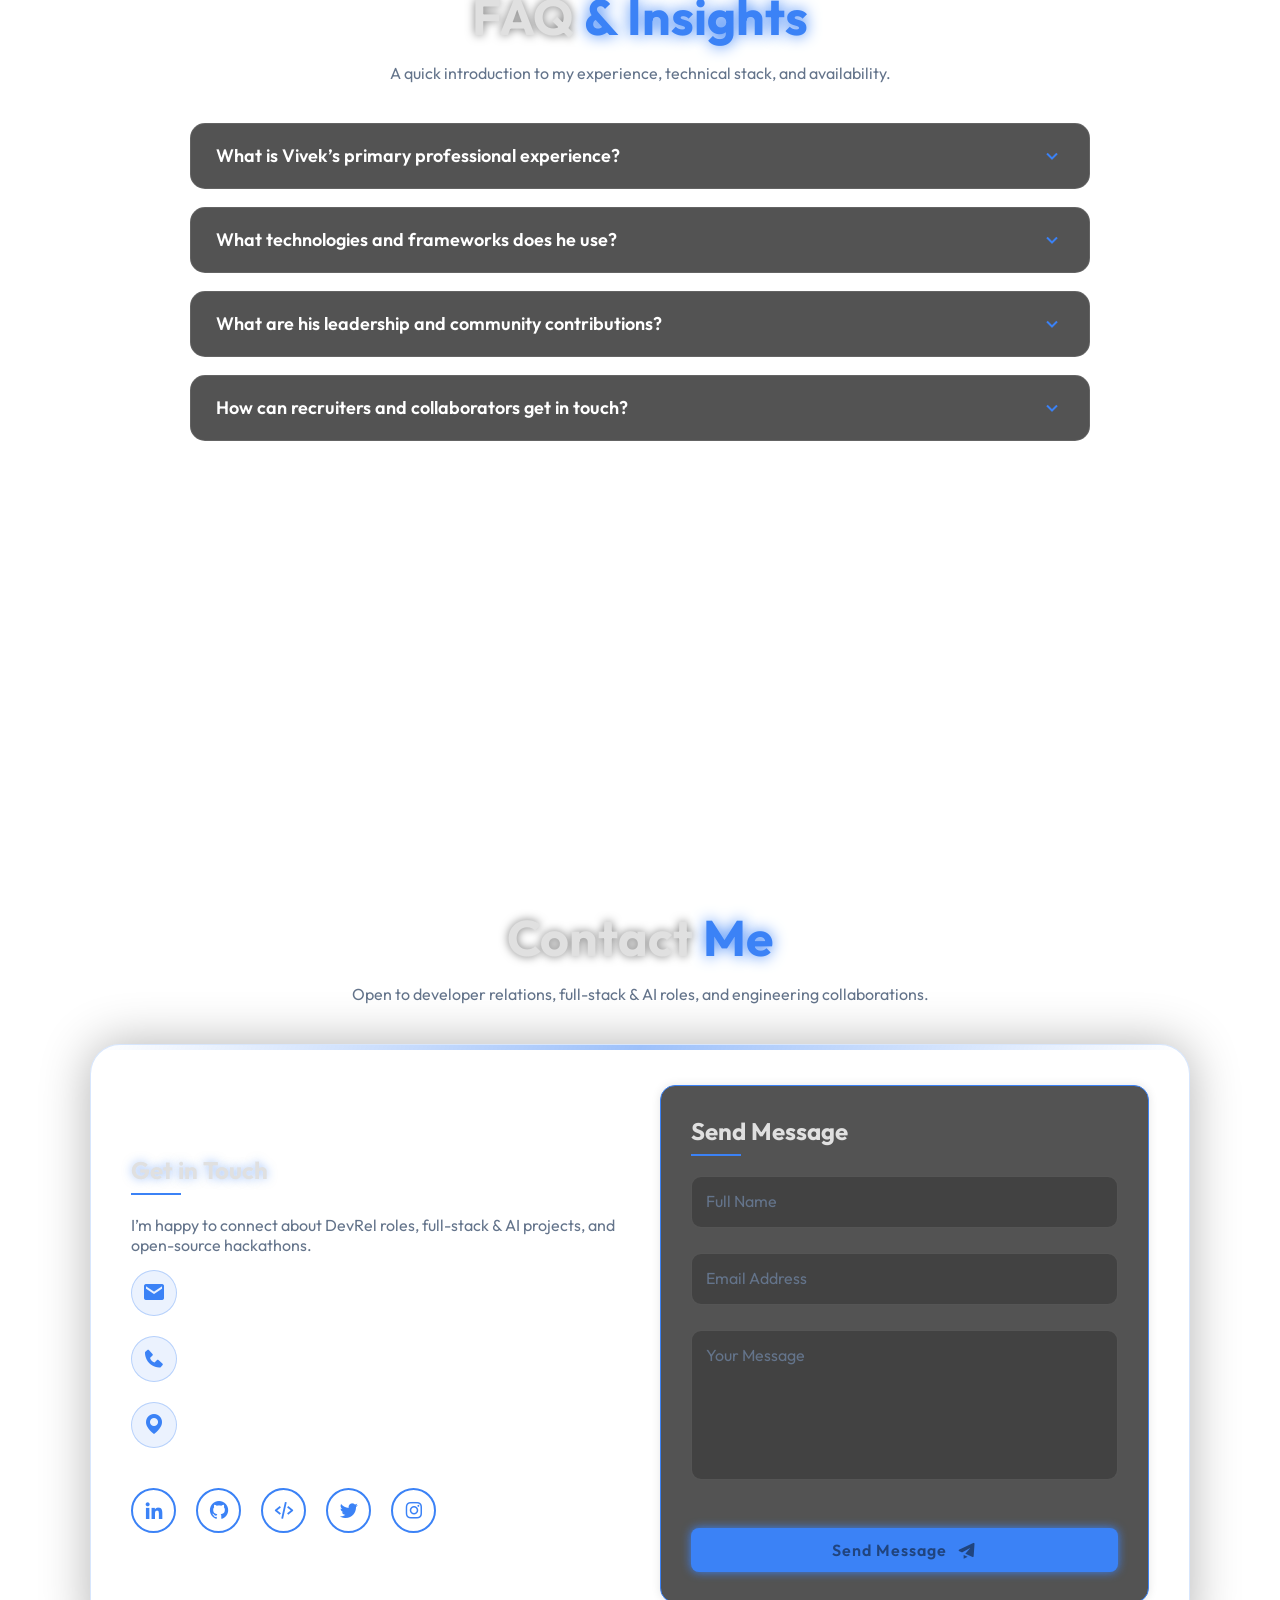
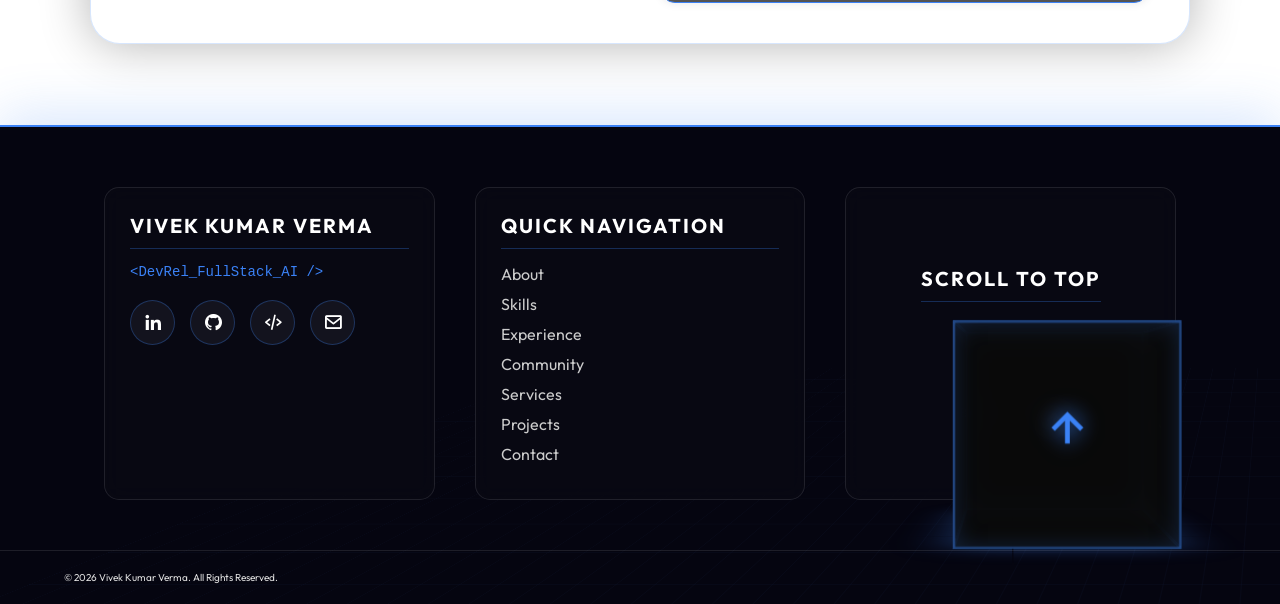
==== commit 7bbbfab5: "SEO improvements: compressed images, favicons, llms.txt, clean resume filename" ====
--- a/index.html
+++ b/index.html
@@ -3,7 +3,7 @@
 
 <head>
     <meta charset="UTF-8">
-    <meta name="viewport" content="width=device-width, initial-scale=1.0, maximum-scale=1.0, user-scalable=no">
+    <meta name="viewport" content="width=device-width, initial-scale=1.0">
     <title>Vivek Kumar Verma | DevRel Manager & Full-Stack AI Engineer | Founder of NX-913</title>
     
     <!-- Primary SEO Metadata -->
@@ -16,6 +16,17 @@
     <!-- Canonical URL -->
     <link rel="canonical" href="https://vivekverma.dev/">
 
+    <!-- Favicons -->
+    <link rel="icon" type="image/svg+xml" href="/favicon.svg">
+    <link rel="icon" type="image/png" sizes="32x32" href="/assets/favicon-32.png">
+    <link rel="apple-touch-icon" sizes="180x180" href="/assets/apple-touch-icon.png">
+
+    <!-- Preconnect for performance -->
+    <link rel="preconnect" href="https://fonts.googleapis.com">
+    <link rel="preconnect" href="https://fonts.gstatic.com" crossorigin>
+    <link rel="preconnect" href="https://unpkg.com">
+    <link rel="preconnect" href="https://cdnjs.cloudflare.com">
+
     <!-- Open Graph / Social Media -->
     <meta property="og:type" content="profile">
     <meta property="og:site_name" content="Vivek Kumar Verma Portfolio">
@@ -24,8 +35,8 @@
     <meta property="og:url" content="https://vivekverma.dev/">
     <meta property="og:image" content="https://vivekverma.dev/assets/Vivek.jpeg">
     <meta property="og:image:secure_url" content="https://vivekverma.dev/assets/Vivek.jpeg">
-    <meta property="og:image:width" content="1200">
-    <meta property="og:image:height" content="1200">
+    <meta property="og:image:width" content="1507">
+    <meta property="og:image:height" content="1600">
     <meta property="og:image:alt" content="Vivek Kumar Verma - Developer Relations Manager & Full-Stack AI Engineer">
 
     <!-- Twitter Card -->
@@ -259,7 +270,7 @@
                 </div>
                 
                 <div class="hero-cta-group">
-                    <a href="./assets/VIVEK KUMAR VERMA__Resume.pdf" class="btn" target="_blank" rel="noopener noreferrer" aria-label="Download Resume PDF">Download Resume <i class='bx bxs-download'></i></a>
+                    <a href="./assets/vivek-kumar-verma-resume.pdf" class="btn" target="_blank" rel="noopener noreferrer" aria-label="Download Resume PDF">Download Resume <i class='bx bxs-download'></i></a>
                     <a href="#projects" class="btn btn-outline" aria-label="View Selected Projects">View Selected Work <i class='bx bx-right-arrow-alt'></i></a>
                 </div>
             </div>
@@ -277,7 +288,7 @@
             <div class="hero-3d-layer">
                 <div class="hero-ring"></div>
                 <div class="hero-glow"></div>
-                <img src="./assets/Vivek1.jpeg" alt="Vivek Kumar Verma Profile Photo" class="hero-img">
+                <img src="./assets/Vivek1.jpeg" alt="Vivek Kumar Verma Profile Photo" class="hero-img" fetchpriority="high">
 
                 <!-- Floating Tech Icons -->
                 <div class="floating-icon icon-react" data-speed="4" title="React / Next.js">
@@ -1458,7 +1469,6 @@
                 <div class="scan-line"></div>
                 <div class="edu-portal">
                     <div class="portal-ring"></div>
-                    <img src="assets/Collage.jpg" alt="NIET Campus" class="campus-img">
                 </div>
 
                 <div class="edu-content">
